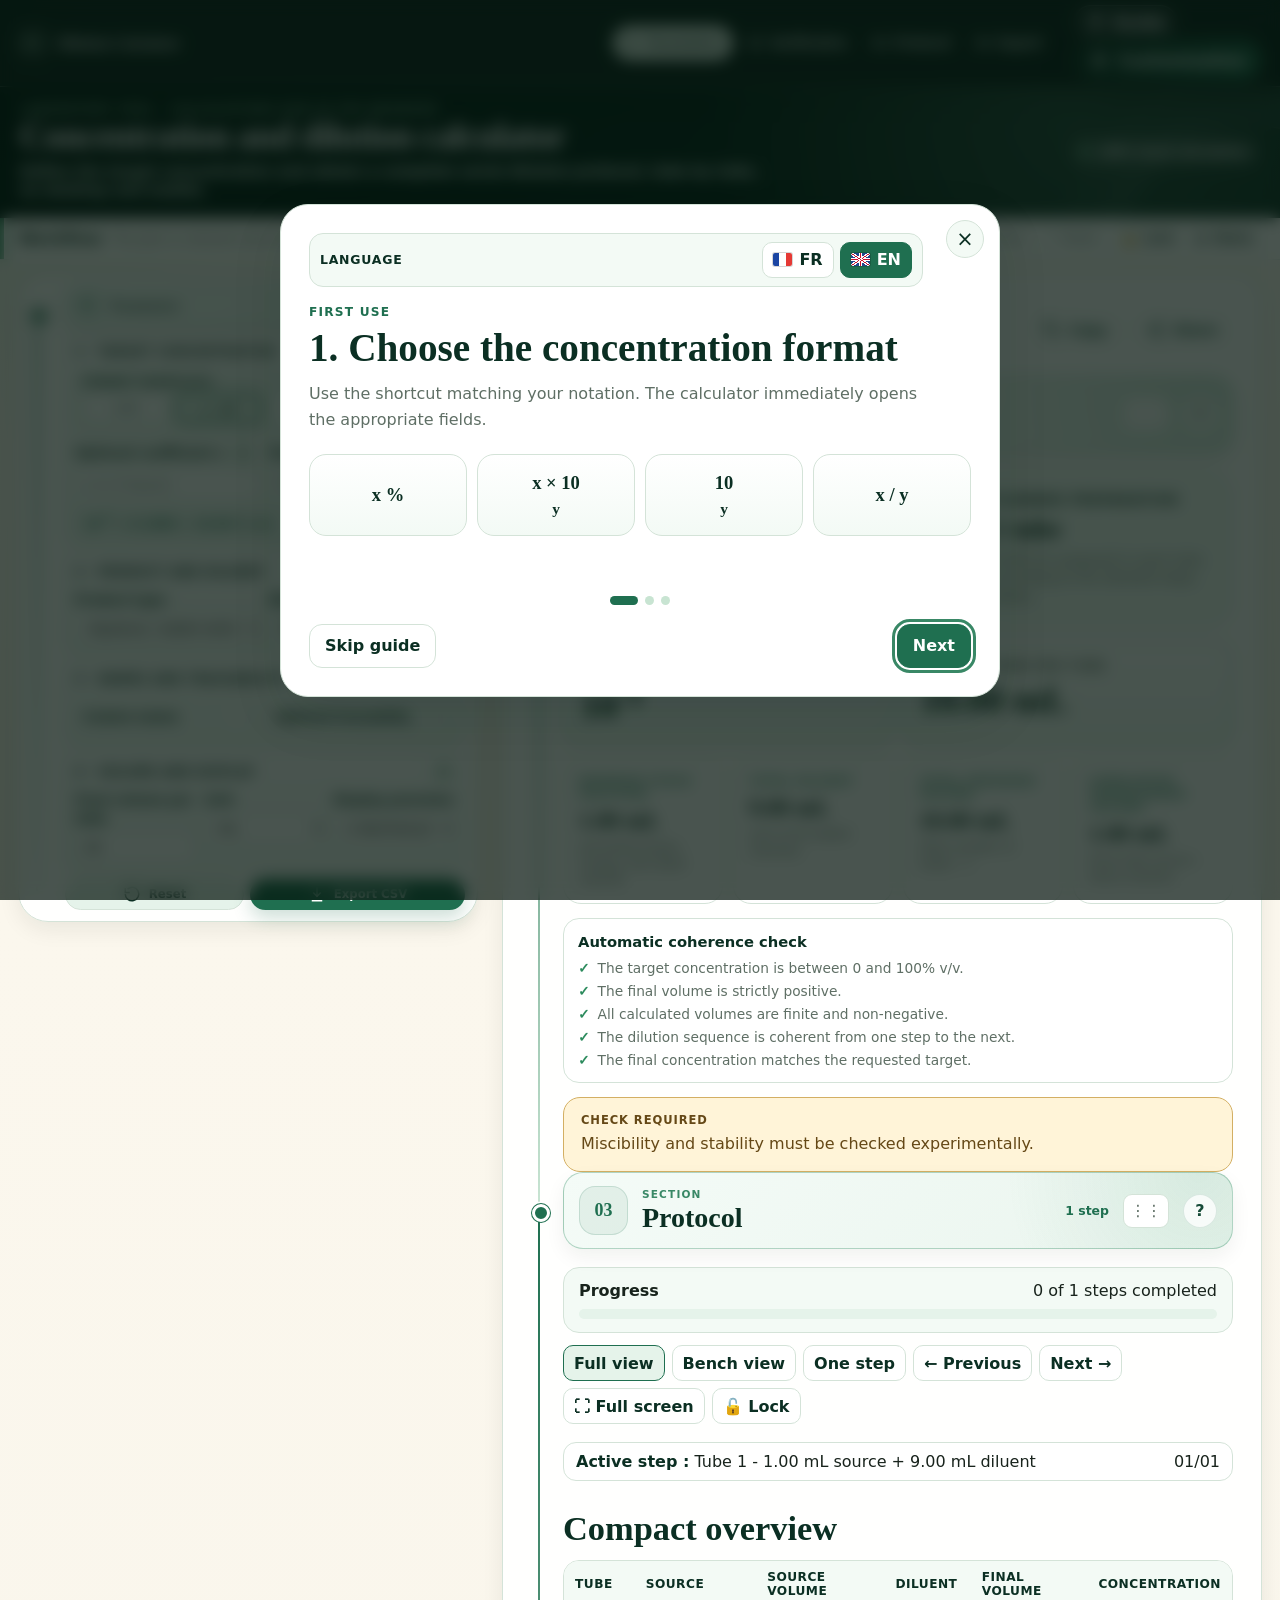
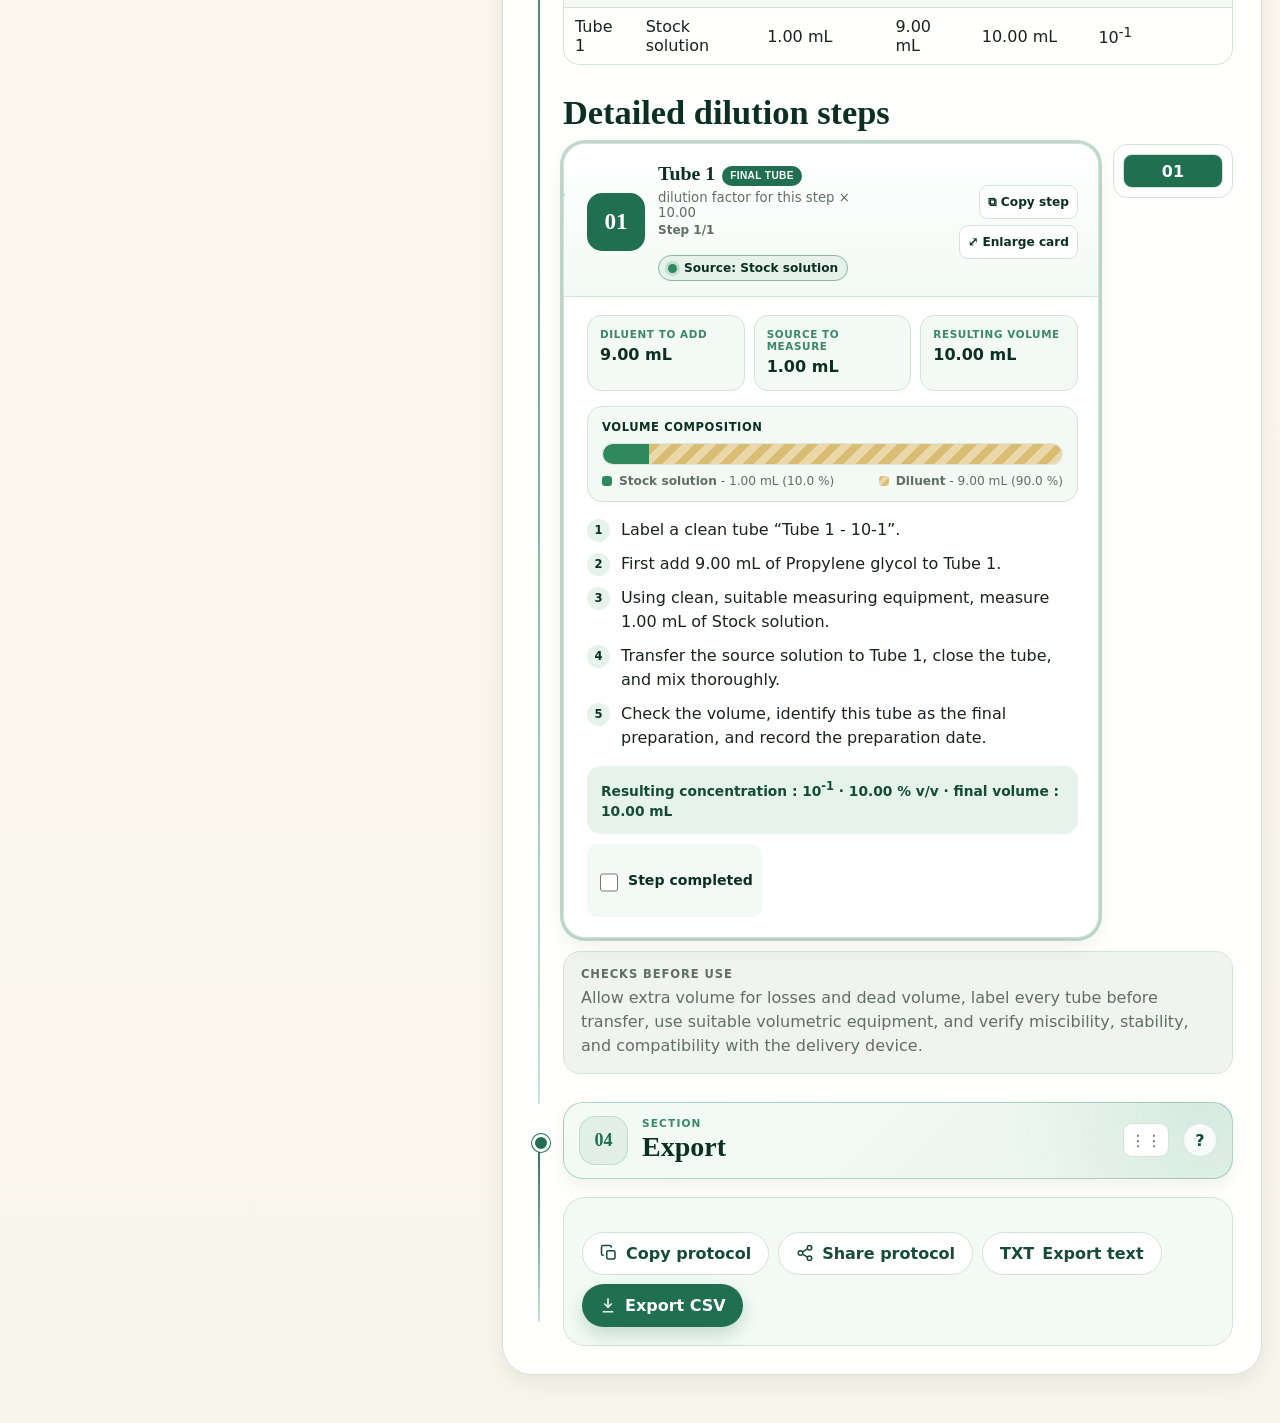
==== index.html @ fc58e426 "Finalize pinned desktop parameters behavior" ====
<!doctype html>
<html lang="fr">
<head>
  <meta charset="utf-8">
  <meta name="viewport" content="width=device-width, initial-scale=1, viewport-fit=cover">
  <meta name="theme-color" content="#061f17">
  <meta name="description" content="Calculateur de concentration et dilution en cascade, avec protocole détaillé tube par tube.">
  <meta name="color-scheme" content="light dark">
  <title>Calculateur de concentration et dilution</title>
  <style>
:root {
  --green-950: #061f17;
  --green-900: #0b2f23;
  --green-800: #164b38;
  --green-700: #1f6f50;
  --green-600: #398866;
  --green-300: #9fd0b2;
  --green-200: #c8e4d2;
  --green-100: #e5f3ea;
  --green-050: #f3faf5;
  --cream: #fbf7ed;
  --cream-strong: #f3ead7;
  --white: #ffffff;
  --ink: #18231c;
  --muted: #5f6f65;
  --line: #d4e3d8;
  --warning: #8a6423;
  --warning-bg: #fff4d8;
  --danger: #9a4242;
  --danger-bg: #fbe8e8;
  --shadow-sm: 0 8px 22px rgba(6, 31, 23, 0.07);
  --shadow-lg: 0 20px 50px rgba(6, 31, 23, 0.12);
  --radius-xl: 30px;
  --radius-lg: 22px;
  --radius-md: 16px;
  --radius-sm: 12px;
}

* { box-sizing: border-box; }
html { scroll-behavior: smooth; }
body {
  margin: 0;
  min-height: 100vh;
  background:
    radial-gradient(circle at 0% 0%, rgba(119, 184, 146, 0.18), transparent 28rem),
    linear-gradient(180deg, #fffdf8 0%, var(--cream) 30%, #f8f5eb 100%);
  color: var(--ink);
  font-family: "Segoe UI", Inter, system-ui, -apple-system, BlinkMacSystemFont, Arial, sans-serif;
  -webkit-font-smoothing: antialiased;
  text-rendering: optimizeLegibility;
}

button, input, select { font: inherit; }
button { -webkit-tap-highlight-color: transparent; }
button:focus-visible, input:focus-visible, select:focus-visible {
  outline: 3px solid rgba(31, 111, 80, 0.25);
  outline-offset: 2px;
}

.hero {
  position: relative;
  overflow: hidden;
  color: var(--white);
  background:
    radial-gradient(circle at 85% 10%, rgba(159, 208, 178, 0.22), transparent 24rem),
    linear-gradient(135deg, var(--green-950), var(--green-900));
  padding: 34px max(20px, env(safe-area-inset-right)) 36px max(20px, env(safe-area-inset-left));
}
.hero::after {
  content: "";
  position: absolute;
  width: 280px;
  height: 280px;
  right: -120px;
  bottom: -190px;
  border: 1px solid rgba(255,255,255,.12);
  border-radius: 50%;
  box-shadow: 0 0 0 28px rgba(255,255,255,.025), 0 0 0 60px rgba(255,255,255,.018);
}
.hero__inner {
  position: relative;
  z-index: 1;
  width: min(100%, 1440px);
  margin: 0 auto;
  display: flex;
  align-items: flex-start;
  justify-content: space-between;
  gap: 30px;
}
.hero__copy { max-width: 900px; }
.eyebrow, .section-kicker {
  margin: 0 0 8px;
  color: var(--green-300);
  font-size: .75rem;
  font-weight: 850;
  letter-spacing: .13em;
  text-transform: uppercase;
}
.hero h1, .panel-title, .protocol-title, .step-card h3, .help-dialog h2 {
  font-family: Georgia, "Times New Roman", serif;
}
.hero h1 {
  margin: 0;
  max-width: 900px;
  font-size: clamp(2rem, 4.2vw, 4rem);
  line-height: 1.02;
  letter-spacing: -.025em;
}
.hero__subtitle {
  margin: 14px 0 0;
  max-width: 820px;
  color: var(--green-100);
  font-size: clamp(.98rem, 1.6vw, 1.14rem);
  font-weight: 550;
  line-height: 1.55;
}
.hero__badge {
  flex: 0 0 auto;
  display: inline-flex;
  align-items: center;
  gap: 9px;
  padding: 10px 14px;
  border: 1px solid rgba(255,255,255,.2);
  border-radius: 999px;
  background: rgba(255,255,255,.08);
  color: var(--white);
  font-size: .84rem;
  font-weight: 800;
  white-space: nowrap;
  backdrop-filter: blur(8px);
}
.hero__badge-dot {
  width: 9px;
  height: 9px;
  border-radius: 50%;
  background: #8ee0ae;
  box-shadow: 0 0 0 4px rgba(142,224,174,.14);
}

.workspace {
  width: min(100%, 1440px);
  margin: 0 auto;
  padding: 24px max(18px, env(safe-area-inset-right)) calc(48px + env(safe-area-inset-bottom)) max(18px, env(safe-area-inset-left));
  display: grid;
  grid-template-columns: minmax(360px, 460px) minmax(0, 1fr);
  gap: 24px;
  align-items: start;
}
.card {
  min-width: 0;
  border: 1px solid var(--line);
  border-radius: var(--radius-xl);
  background: rgba(255,255,255,.96);
  box-shadow: var(--shadow-sm);
}
.config-card {
  position: sticky;
  top: 18px;
  max-height: calc(100vh - 36px);
  overflow: auto;
  scrollbar-width: thin;
  scrollbar-color: var(--green-300) transparent;
}
.config-card::-webkit-scrollbar { width: 8px; }
.config-card::-webkit-scrollbar-thumb { background: var(--green-200); border-radius: 999px; }
.card__inner { padding: 26px; }
.results-card { padding: 28px; }
.panel-heading {
  display: flex;
  align-items: flex-start;
  justify-content: space-between;
  gap: 16px;
  margin-bottom: 20px;
}
.panel-title {
  margin: 0;
  color: var(--green-900);
  font-size: clamp(1.55rem, 2.4vw, 2.2rem);
  line-height: 1.08;
}
.panel-description {
  margin: 9px 0 0;
  color: var(--muted);
  font-size: .96rem;
  line-height: 1.5;
}

.info-button {
  flex: 0 0 auto;
  display: grid;
  place-items: center;
  width: 34px;
  height: 34px;
  padding: 0;
  border: 1px solid var(--line);
  border-radius: 50%;
  background: var(--green-100);
  color: var(--green-900);
  font-weight: 900;
  cursor: pointer;
  transition: transform .15s ease, background .15s ease;
}
.info-button:hover { background: var(--green-200); transform: translateY(-1px); }
.info-button--small { width: 25px; height: 25px; font-size: .76rem; }

.form-section {
  padding: 18px;
  border: 1px solid var(--line);
  border-radius: var(--radius-lg);
  background: linear-gradient(180deg, var(--white), var(--green-050));
}
.form-section + .form-section { margin-top: 14px; }
.form-section__head {
  display: flex;
  align-items: center;
  justify-content: space-between;
  gap: 10px;
  margin-bottom: 14px;
}
.form-section__title {
  margin: 0;
  color: var(--green-900);
  font-size: .84rem;
  font-weight: 900;
  letter-spacing: .09em;
  text-transform: uppercase;
}

.mode-grid {
  display: grid;
  grid-template-columns: repeat(2, minmax(0, 1fr));
  gap: 9px;
}
.mode-card {
  min-height: 84px;
  border: 1px solid var(--line);
  border-radius: 15px;
  background: var(--white);
  color: var(--ink);
  padding: 13px;
  text-align: left;
  cursor: pointer;
  transition: border-color .16s ease, background .16s ease, transform .16s ease, box-shadow .16s ease;
}
.mode-card:hover { transform: translateY(-1px); border-color: var(--green-300); }
.mode-card[aria-pressed="true"] {
  border-color: var(--green-700);
  background: var(--green-100);
  box-shadow: inset 0 0 0 1px var(--green-700);
}
.mode-card__formula {
  display: block;
  color: var(--green-900);
  font-family: Georgia, "Times New Roman", serif;
  font-size: 1.08rem;
  font-weight: 750;
}
.mode-card__label {
  display: block;
  margin-top: 5px;
  color: var(--muted);
  font-size: .76rem;
  line-height: 1.25;
}

.mode-panel {
  margin-top: 13px;
  padding-top: 13px;
  border-top: 1px solid var(--line);
}
.mode-panel[hidden] { display: none !important; }
.field-grid { display: grid; grid-template-columns: repeat(2, minmax(0,1fr)); gap: 13px; }
.field-grid--one { grid-template-columns: 1fr; }
.field { min-width: 0; }
.label-row {
  display: flex;
  align-items: center;
  gap: 7px;
  min-height: 26px;
}
label {
  color: var(--green-900);
  font-size: .88rem;
  font-weight: 800;
  line-height: 1.3;
}
input, select {
  width: 100%;
  min-height: 49px;
  margin-top: 7px;
  border: 1px solid #c9d9ce;
  border-radius: 14px;
  outline: none;
  background: var(--white);
  color: var(--ink);
  padding: 11px 13px;
  font-size: 1rem;
  transition: border-color .16s ease, box-shadow .16s ease, background .16s ease;
}
input:hover, select:hover { border-color: var(--green-300); }
input:focus, select:focus {
  border-color: var(--green-700);
  box-shadow: 0 0 0 4px rgba(31,111,80,.11);
}
input::placeholder { color: #8a978e; }
.field-note {
  margin: 7px 0 0;
  color: var(--muted);
  font-size: .79rem;
  line-height: 1.4;
}

.config-actions {
  position: sticky;
  bottom: -1px;
  z-index: 3;
  display: grid;
  grid-template-columns: 1fr 1.2fr;
  gap: 10px;
  margin: 18px -26px -26px;
  padding: 15px 26px 23px;
  border-top: 1px solid var(--line);
  background: linear-gradient(180deg, rgba(255,255,255,.92), var(--white) 26%);
  backdrop-filter: blur(10px);
}
.button {
  min-height: 48px;
  border: 0;
  border-radius: 999px;
  padding: 11px 17px;
  display: inline-flex;
  align-items: center;
  justify-content: center;
  gap: 8px;
  font-weight: 850;
  cursor: pointer;
  transition: transform .14s ease, filter .14s ease, box-shadow .14s ease;
}
.button:hover { filter: brightness(.99); transform: translateY(-1px); }
.button:active { transform: scale(.985); }
.button--primary { background: var(--green-700); color: var(--white); box-shadow: 0 8px 18px rgba(31,111,80,.22); }
.button--secondary { background: var(--green-100); color: var(--green-900); border: 1px solid var(--line); }
.button--ghost { background: var(--white); color: var(--green-800); border: 1px solid var(--line); }
.button svg { width: 18px; height: 18px; }

.results-toolbar {
  display: flex;
  align-items: center;
  justify-content: space-between;
  gap: 16px;
  margin-bottom: 18px;
}
.results-actions { display: flex; gap: 9px; flex-wrap: wrap; }
.results-actions .button { min-height: 42px; padding: 8px 14px; font-size: .87rem; }

.refresh-status {
  display: none;
  min-height: 130px;
  align-items: center;
  justify-content: center;
  gap: 11px;
  border: 1px dashed var(--line);
  border-radius: var(--radius-lg);
  background: var(--green-050);
  color: var(--green-700);
  font-weight: 800;
}
.refresh-status.is-visible { display: flex; animation: fadeIn .18s ease both; }
.spinner {
  width: 24px;
  height: 24px;
  border: 3px solid var(--green-200);
  border-top-color: var(--green-700);
  border-radius: 50%;
  animation: spin .72s linear infinite;
}
.results-content { transition: opacity .18s ease, transform .18s ease; }
.results-content.is-refreshing { opacity: 0; transform: translateY(8px); pointer-events: none; }
.results-content.is-ready { animation: resultEnter .28s ease both; }

.summary-banner {
  display: grid;
  grid-template-columns: minmax(0,1.2fr) minmax(220px,.8fr);
  gap: 14px;
  margin-bottom: 14px;
}
.summary-main {
  padding: 22px;
  border-radius: var(--radius-lg);
  background: linear-gradient(135deg, var(--green-900), var(--green-800));
  color: var(--white);
  box-shadow: var(--shadow-sm);
}
.summary-main__label { margin: 0; color: var(--green-300); font-size: .72rem; font-weight: 900; letter-spacing: .1em; text-transform: uppercase; }
.summary-main__value { margin: 7px 0 0; font-family: Georgia, "Times New Roman", serif; font-size: clamp(1.85rem, 4vw, 3.3rem); line-height: 1; overflow-wrap: anywhere; }
.summary-main__detail { margin: 9px 0 0; color: var(--green-100); font-size: .95rem; }
.summary-side {
  padding: 20px;
  border: 1px solid var(--line);
  border-radius: var(--radius-lg);
  background: var(--green-050);
}
.summary-side__title { margin: 0; color: var(--green-900); font-size: .78rem; font-weight: 900; letter-spacing: .08em; text-transform: uppercase; }
.summary-side__value { margin: 7px 0 0; color: var(--green-900); font-family: Georgia, "Times New Roman", serif; font-size: 1.65rem; font-weight: 750; }
.summary-side__detail { margin: 6px 0 0; color: var(--muted); font-size: .82rem; line-height: 1.4; }

.metric-grid {
  display: grid;
  grid-template-columns: repeat(4, minmax(0,1fr));
  gap: 10px;
}
.metric-card {
  min-width: 0;
  padding: 15px;
  border: 1px solid var(--line);
  border-radius: 18px;
  background: var(--white);
}
.metric-label { margin: 0; color: var(--green-600); font-size: .68rem; font-weight: 900; letter-spacing: .07em; text-transform: uppercase; }
.metric-value { margin: 6px 0 0; color: var(--green-900); font-family: Georgia, "Times New Roman", serif; font-size: clamp(1.05rem, 2vw, 1.45rem); font-weight: 750; overflow-wrap: anywhere; }
.metric-detail { margin: 5px 0 0; color: var(--muted); font-size: .76rem; line-height: 1.35; }

.compatibility, .notice-card, .error-card {
  margin-top: 12px;
  padding: 15px 17px;
  border-radius: 17px;
}
.compatibility strong, .notice-card strong, .error-card strong { display: block; margin-bottom: 5px; font-size: .72rem; letter-spacing: .08em; text-transform: uppercase; }
.compatibility p, .notice-card p, .error-card p { margin: 0; line-height: 1.5; }
.compatibility--good { border: 1px solid var(--green-700); background: var(--green-100); color: var(--green-900); }
.compatibility--warning { border: 1px solid #d3af63; background: var(--warning-bg); color: #654816; }
.compatibility--danger, .error-card { border: 1px solid #d69a9a; background: var(--danger-bg); color: var(--danger); }
.notice-card { border: 1px solid var(--line); background: #f0f4f1; color: var(--muted); }

.protocol-heading {
  display: flex;
  align-items: end;
  justify-content: space-between;
  gap: 20px;
  margin: 28px 0 12px;
}
.protocol-title { margin: 0; color: var(--green-900); font-size: clamp(1.5rem, 2.7vw, 2.15rem); }
.protocol-count { color: var(--muted); font-size: .88rem; font-weight: 750; }

.step-list { display: grid; gap: 13px; }
.step-card {
  position: relative;
  overflow: hidden;
  border: 1px solid var(--line);
  border-radius: var(--radius-lg);
  background: var(--white);
  box-shadow: 0 7px 18px rgba(6,31,23,.045);
}
.step-card::before {
  content: "";
  position: absolute;
  inset: 0 auto 0 0;
  width: 5px;
  background: var(--green-700);
}
.step-card__head {
  display: flex;
  align-items: center;
  gap: 13px;
  padding: 18px 20px 15px 23px;
  border-bottom: 1px solid var(--line);
  background: linear-gradient(180deg, var(--white), var(--green-050));
}
.step-number {
  flex: 0 0 auto;
  display: grid;
  place-items: center;
  width: 46px;
  height: 46px;
  border-radius: 15px;
  background: var(--green-700);
  color: var(--white);
  font-family: Georgia, "Times New Roman", serif;
  font-size: 1.08rem;
  font-weight: 800;
}
.step-card h3 { margin: 0; color: var(--green-900); font-size: 1.24rem; line-height: 1.2; }
.step-source { margin: 4px 0 0; color: var(--muted); font-size: .83rem; }
.final-badge {
  display: inline-flex;
  align-items: center;
  margin-left: 7px;
  padding: 4px 8px;
  border-radius: 999px;
  background: var(--green-700);
  color: var(--white);
  font-family: "Segoe UI", sans-serif;
  font-size: .63rem;
  letter-spacing: .04em;
  vertical-align: middle;
}
.step-card__body { padding: 18px 20px 20px 23px; }
.volume-grid { display: grid; grid-template-columns: repeat(3, minmax(0,1fr)); gap: 9px; margin-bottom: 15px; }
.volume-chip {
  padding: 12px;
  border: 1px solid var(--line);
  border-radius: 14px;
  background: var(--green-050);
}
.volume-chip__label { margin: 0; color: var(--green-600); font-size: .65rem; font-weight: 900; letter-spacing: .06em; text-transform: uppercase; }
.volume-chip__value { margin: 5px 0 0; color: var(--green-900); font-weight: 850; line-height: 1.3; overflow-wrap: anywhere; }
.protocol-list { margin: 0; padding: 0; list-style: none; counter-reset: protocol; }
.protocol-list li { position: relative; margin-top: 10px; padding-left: 34px; line-height: 1.5; }
.protocol-list li:first-child { margin-top: 0; }
.protocol-list li::before {
  counter-increment: protocol;
  content: counter(protocol);
  position: absolute;
  left: 0;
  top: 1px;
  display: grid;
  place-items: center;
  width: 23px;
  height: 23px;
  border-radius: 50%;
  background: var(--green-100);
  color: var(--green-900);
  font-size: .72rem;
  font-weight: 900;
}
.step-result {
  margin-top: 16px;
  padding: 12px 14px;
  border-radius: 14px;
  background: var(--green-100);
  color: var(--green-800);
  font-size: .86rem;
  font-weight: 850;
  line-height: 1.45;
}

.mobile-action-bar { display: none; }
.toast {
  position: fixed;
  z-index: 90;
  left: 50%;
  bottom: 24px;
  transform: translate(-50%, 18px);
  max-width: min(90vw, 460px);
  padding: 11px 16px;
  border-radius: 999px;
  background: var(--green-950);
  color: var(--white);
  font-weight: 750;
  text-align: center;
  opacity: 0;
  pointer-events: none;
  transition: opacity .2s ease, transform .2s ease;
  box-shadow: var(--shadow-lg);
}
.toast.is-visible { opacity: 1; transform: translate(-50%, 0); }

.help-overlay {
  position: fixed;
  z-index: 100;
  inset: 0;
  display: grid;
  place-items: center;
  padding: 20px;
  background: rgba(6,31,23,.62);
  backdrop-filter: blur(5px);
  animation: fadeIn .16s ease both;
}
.help-overlay[hidden] { display: none; }
.help-dialog {
  position: relative;
  width: min(100%, 480px);
  max-height: 85vh;
  overflow: auto;
  border-radius: 26px;
  background: var(--white);
  padding: 26px;
  box-shadow: var(--shadow-lg);
  animation: dialogEnter .18s ease both;
}
.help-dialog h2 { margin: 0; color: var(--green-900); font-size: 1.75rem; }
.help-dialog p { margin: 13px 0 20px; color: var(--ink); line-height: 1.58; }
.help-dialog .button { width: 100%; }
.help-close {
  position: absolute;
  top: 12px;
  right: 12px;
  width: 36px;
  height: 36px;
  border: 0;
  border-radius: 50%;
  background: var(--green-100);
  color: var(--green-900);
  font-size: 1.4rem;
  cursor: pointer;
}

@keyframes spin { to { transform: rotate(360deg); } }
@keyframes fadeIn { from { opacity: 0; } to { opacity: 1; } }
@keyframes resultEnter { from { opacity: 0; transform: translateY(8px); } to { opacity: 1; transform: translateY(0); } }
@keyframes dialogEnter { from { opacity: 0; transform: translateY(14px) scale(.98); } to { opacity: 1; transform: translateY(0) scale(1); } }

@media (max-width: 1180px) {
  .workspace { grid-template-columns: minmax(330px, 400px) minmax(0,1fr); gap: 18px; }
  .metric-grid { grid-template-columns: repeat(2, minmax(0,1fr)); }
}

@media (max-width: 860px) {
  body { padding-bottom: calc(78px + env(safe-area-inset-bottom)); }
  .hero { padding-top: 27px; padding-bottom: 27px; }
  .hero__inner { flex-direction: column; gap: 18px; }
  .hero__badge { align-self: flex-start; }
  .workspace { grid-template-columns: 1fr; padding-top: 16px; padding-left: 13px; padding-right: 13px; }
  .config-card { position: static; max-height: none; overflow: visible; }
  .results-card { padding: 19px; }
  .card__inner { padding: 19px; }
  .config-actions { position: static; margin: 18px -19px -19px; padding: 14px 19px 19px; }
  .summary-banner { grid-template-columns: 1fr; }
  .results-actions { display: none; }
  .mobile-action-bar {
    position: fixed;
    z-index: 60;
    left: 0;
    right: 0;
    bottom: 0;
    display: grid;
    grid-template-columns: repeat(3, 1fr);
    gap: 7px;
    padding: 9px max(10px, env(safe-area-inset-right)) calc(9px + env(safe-area-inset-bottom)) max(10px, env(safe-area-inset-left));
    border-top: 1px solid var(--line);
    background: rgba(255,255,255,.95);
    backdrop-filter: blur(14px);
    box-shadow: 0 -10px 28px rgba(6,31,23,.09);
  }
  .mobile-action-bar .button { min-height: 46px; padding: 8px 6px; font-size: .76rem; flex-direction: column; gap: 2px; border-radius: 14px; }
  .mobile-action-bar .button svg { width: 17px; height: 17px; }
  .toast { bottom: calc(84px + env(safe-area-inset-bottom)); }
}

@media (max-width: 560px) {
  .hero h1 { font-size: clamp(1.9rem, 9vw, 2.65rem); }
  .hero__subtitle { font-size: .94rem; }
  .mode-grid { grid-template-columns: 1fr 1fr; }
  .mode-card { min-height: 80px; padding: 11px; }
  .field-grid { grid-template-columns: 1fr; }
  .form-section { padding: 15px; }
  .config-actions { grid-template-columns: 1fr; }
  .panel-heading { margin-bottom: 16px; }
  .results-toolbar { align-items: flex-start; }
  .metric-grid { grid-template-columns: repeat(2, minmax(0,1fr)); }
  .metric-card { padding: 12px; }
  .summary-main, .summary-side { padding: 17px; }
  .protocol-heading { align-items: flex-start; flex-direction: column; gap: 4px; margin-top: 23px; }
  .step-card__head { padding: 15px 15px 13px 18px; align-items: flex-start; }
  .step-card__body { padding: 15px 15px 17px 18px; }
  .step-number { width: 41px; height: 41px; border-radius: 13px; }
  .volume-grid { grid-template-columns: 1fr 1fr; }
  .volume-chip:last-child { grid-column: 1 / -1; }
  .protocol-list li { padding-left: 31px; font-size: .93rem; }
  .step-result { font-size: .82rem; }
}

@media (max-width: 360px) {
  .mode-grid, .metric-grid { grid-template-columns: 1fr; }
  .volume-grid { grid-template-columns: 1fr; }
  .volume-chip:last-child { grid-column: auto; }
}

@media (prefers-reduced-motion: reduce) {
  *, *::before, *::after { animation-duration: 1ms !important; transition-duration: 1ms !important; scroll-behavior: auto !important; }
}


.skip-link {
  position: fixed;
  z-index: 200;
  left: 14px;
  top: 10px;
  padding: 10px 14px;
  border-radius: 12px;
  background: #fff;
  color: #000;
  font-weight: 850;
  transform: translateY(-160%);
  transition: transform .15s ease;
}
.skip-link:focus { transform: translateY(0); }


/* --------------------------------------------------------------------------
   Portfolio-inspired personalization panel and adaptable display modes
   -------------------------------------------------------------------------- */
.top-controls {
  position: fixed;
  z-index: 130;
  top: max(16px, env(safe-area-inset-top));
  right: max(18px, env(safe-area-inset-right));
}
.customization-trigger-group {
  padding: 5px;
  border: 1px solid rgba(220, 238, 227, 0.27);
  border-radius: 999px;
  background: linear-gradient(135deg, rgba(11,47,35,.91), rgba(31,111,80,.84));
  box-shadow: 0 16px 38px rgba(6,31,23,.23), inset 0 1px 0 rgba(255,255,255,.10);
  backdrop-filter: blur(14px);
}
.customization-trigger {
  min-height: 42px;
  display: inline-flex;
  align-items: center;
  gap: 9px;
  padding: 8px 14px;
  border: 0;
  border-radius: 999px;
  background: transparent;
  color: #fff;
  font-weight: 850;
  cursor: pointer;
}
.customization-trigger:hover { background: rgba(255,255,255,.10); }
.customization-trigger .gear {
  display: grid;
  place-items: center;
  width: 25px;
  height: 25px;
  border-radius: 50%;
  background: rgba(255,255,255,.14);
}
.customization-backdrop {
  position: fixed;
  z-index: 128;
  inset: 0;
  background: rgba(6,31,23,.34);
  backdrop-filter: blur(2px);
}
.customization-backdrop[hidden] { display: none; }
.customization-panel {
  position: fixed;
  z-index: 131;
  top: max(72px, calc(env(safe-area-inset-top) + 62px));
  right: max(18px, env(safe-area-inset-right));
  width: min(340px, calc(100vw - 36px));
  max-height: min(650px, calc(100vh - 96px));
  overflow: auto;
  padding: 15px;
  border: 1px solid rgba(31,111,80,.20);
  border-radius: 24px;
  background:
    radial-gradient(circle at top right, rgba(119,184,146,.18), transparent 42%),
    rgba(255,255,255,.98);
  color: var(--ink);
  box-shadow: 0 24px 64px rgba(6,31,23,.24);
  backdrop-filter: blur(18px);
}
.customization-panel[hidden] { display: none; }
.customization-header {
  display: flex;
  align-items: center;
  justify-content: space-between;
  gap: 12px;
  padding: 2px 2px 10px;
}
.customization-header h2 {
  display: flex;
  align-items: center;
  gap: 9px;
  margin: 0;
  color: var(--green-900);
  font-family: Georgia, "Times New Roman", serif;
  font-size: 1.35rem;
}
.customization-icon {
  display: grid;
  place-items: center;
  width: 33px;
  height: 33px;
  border-radius: 11px;
  background: var(--green-100);
  font-family: "Segoe UI", sans-serif;
}
.customization-close {
  width: 35px;
  height: 35px;
  border: 0;
  border-radius: 50%;
  background: var(--green-100);
  color: var(--green-900);
  font-size: 1.4rem;
  line-height: 1;
  cursor: pointer;
}
.customization-block {
  padding: 12px;
  border: 1px solid var(--line);
  border-radius: 18px;
  background: var(--green-050);
}
.customization-block + .customization-block { margin-top: 9px; }
.customization-block h3 {
  display: flex;
  align-items: center;
  gap: 7px;
  margin: 0 0 9px;
  color: var(--green-900);
  font-size: .84rem;
  letter-spacing: .06em;
  text-transform: uppercase;
}
.panel-button-row {
  display: grid;
  grid-template-columns: repeat(2, minmax(0,1fr));
  gap: 8px;
}
.panel-choice {
  min-height: 40px;
  display: inline-flex;
  align-items: center;
  justify-content: center;
  gap: 7px;
  padding: 8px 10px;
  border: 1px solid var(--line);
  border-radius: 13px;
  background: var(--white);
  color: var(--green-900);
  font-weight: 850;
  cursor: pointer;
}
.panel-choice.active,
.panel-choice[aria-pressed="true"] {
  border-color: var(--green-700);
  background: var(--green-700);
  color: #fff;
}
.flag-icon {
  width: 19px;
  height: 13px;
  display: inline-block;
  border-radius: 2px;
  box-shadow: 0 0 0 1px rgba(0,0,0,.16);
}
.flag-fr { background: linear-gradient(90deg, #1b45a3 0 33.33%, #fff 33.33% 66.66%, #e53935 66.66%); }
.flag-gb {
  background:
    linear-gradient(33deg, transparent 43%, #fff 43% 48%, #c8102e 48% 52%, #fff 52% 57%, transparent 57%),
    linear-gradient(-33deg, transparent 43%, #fff 43% 48%, #c8102e 48% 52%, #fff 52% 57%, transparent 57%),
    linear-gradient(90deg, transparent 40%, #fff 40% 45%, #c8102e 45% 55%, #fff 55% 60%, transparent 60%),
    linear-gradient(transparent 37%, #fff 37% 43%, #c8102e 43% 57%, #fff 57% 63%, transparent 63%),
    #21468b;
}
.accessibility-options { display: grid; gap: 7px; }
.accessibility-option {
  display: grid;
  grid-template-columns: auto 1fr;
  gap: 10px;
  align-items: start;
  padding: 10px;
  border: 1px solid var(--line);
  border-radius: 14px;
  background: var(--white);
  cursor: pointer;
}
.accessibility-option input {
  width: 20px;
  height: 20px;
  margin: 1px 0 0;
  accent-color: var(--green-700);
}
.accessibility-option strong {
  display: block;
  color: var(--green-900);
  font-size: .87rem;
  line-height: 1.25;
}
.accessibility-option small {
  display: block;
  margin-top: 3px;
  color: var(--muted);
  font-size: .73rem;
  line-height: 1.35;
}
.accessibility-reset-row {
  display: grid;
  grid-template-columns: 1fr 1fr;
  gap: 7px;
  margin-top: 9px;
}
.accessibility-reset-row button {
  min-height: 36px;
  padding: 7px 9px;
  border: 1px solid var(--line);
  border-radius: 12px;
  background: var(--green-100);
  color: var(--green-900);
  font-size: .76rem;
  font-weight: 850;
  cursor: pointer;
}

/* Dark appearance */
body.dark-mode {
  --cream: #07130f;
  --cream-strong: #0b1f17;
  --white: #10241b;
  --ink: #edf7f0;
  --muted: #b7cbbd;
  --line: #315442;
  --green-950: #020906;
  --green-900: #e3f2e8;
  --green-800: #c4e4cf;
  --green-700: #77b892;
  --green-600: #8fcaA6;
  --green-300: #77b892;
  --green-200: #315a44;
  --green-100: #193b2a;
  --green-050: #0d2118;
  --warning: #e7c66f;
  --warning-bg: #302714;
  --danger: #ffabab;
  --danger-bg: #321919;
  color-scheme: dark;
  background:
    radial-gradient(circle at 0% 0%, rgba(119,184,146,.12), transparent 28rem),
    linear-gradient(180deg, #06110c, #0a1d15 44%, #06110c);
}
body.dark-mode .card,
body.dark-mode .form-section,
body.dark-mode .metric-card,
body.dark-mode .step-card,
body.dark-mode .help-dialog {
  background-color: var(--white);
}
body.dark-mode input,
body.dark-mode select {
  background: #091a12;
  color: var(--ink);
  border-color: var(--line);
}
body.dark-mode .mobile-action-bar {
  background: rgba(7,19,15,.96);
}
body.dark-mode .customization-panel {
  background:
    radial-gradient(circle at top right, rgba(119,184,146,.13), transparent 42%),
    rgba(7,19,15,.98);
  border-color: rgba(220,238,227,.20);
}

/* Accessibility: larger type */
body.a11y-large-text { font-size: 112.5%; }
body.a11y-large-text p,
body.a11y-large-text li { line-height: 1.78; }
body.a11y-large-text input,
body.a11y-large-text select,
body.a11y-large-text .button { min-height: 52px; }

/* Accessibility: dyslexia-friendly reading */
body.a11y-dyslexia {
  letter-spacing: .035em;
  word-spacing: .11em;
}
body.a11y-dyslexia,
body.a11y-dyslexia h1,
body.a11y-dyslexia h2,
body.a11y-dyslexia h3,
body.a11y-dyslexia .panel-title,
body.a11y-dyslexia .protocol-title,
body.a11y-dyslexia .step-card h3,
body.a11y-dyslexia .help-dialog h2 {
  font-family: Arial, Verdana, Tahoma, sans-serif;
}
body.a11y-dyslexia p,
body.a11y-dyslexia li { line-height: 1.9; }
body.a11y-dyslexia .mode-card:hover,
body.a11y-dyslexia .step-card:hover,
body.a11y-dyslexia .info-button:hover { transform: none; }

/* Accessibility: strong contrast, including dark-mode compatibility */
body.a11y-high-contrast:not(.dark-mode) {
  --cream: #fff;
  --cream-strong: #fff;
  --white: #fff;
  --ink: #000;
  --muted: #111;
  --line: #000;
  --green-950: #000;
  --green-900: #000;
  --green-800: #000;
  --green-700: #004d33;
  --green-600: #004d33;
  --green-300: #fff;
  --green-200: #fff;
  --green-100: #fff;
  --green-050: #fff;
  background: #fff;
  color: #000;
}
body.a11y-high-contrast.dark-mode {
  --cream: #000;
  --cream-strong: #000;
  --white: #000;
  --ink: #fff;
  --muted: #fff;
  --line: #fff;
  --green-950: #000;
  --green-900: #fff;
  --green-800: #fff;
  --green-700: #ffd84d;
  --green-600: #ffd84d;
  --green-300: #fff;
  --green-200: #222;
  --green-100: #111;
  --green-050: #000;
  --warning: #ffd84d;
  --warning-bg: #000;
  --danger: #ff9c9c;
  --danger-bg: #000;
  background: #000;
  color: #fff;
}
body.a11y-high-contrast .card,
body.a11y-high-contrast .form-section,
body.a11y-high-contrast .metric-card,
body.a11y-high-contrast .step-card,
body.a11y-high-contrast .customization-panel,
body.a11y-high-contrast .customization-block,
body.a11y-high-contrast .accessibility-option,
body.a11y-high-contrast .help-dialog,
body.a11y-high-contrast input,
body.a11y-high-contrast select,
body.a11y-high-contrast .mobile-action-bar {
  border: 2px solid var(--line) !important;
  box-shadow: none !important;
  background: var(--white) !important;
  color: var(--ink) !important;
}
body.a11y-high-contrast .hero {
  background: #000 !important;
  color: #fff !important;
}
body.a11y-high-contrast:not(.dark-mode) .panel-title,
body.a11y-high-contrast:not(.dark-mode) .protocol-title,
body.a11y-high-contrast:not(.dark-mode) .step-card h3,
body.a11y-high-contrast:not(.dark-mode) label,
body.a11y-high-contrast:not(.dark-mode) .field-note,
body.a11y-high-contrast:not(.dark-mode) .metric-value,
body.a11y-high-contrast:not(.dark-mode) .metric-label,
body.a11y-high-contrast:not(.dark-mode) .metric-detail,
body.a11y-high-contrast:not(.dark-mode) .panel-description,
body.a11y-high-contrast:not(.dark-mode) .step-source {
  color: #000 !important;
}
body.a11y-high-contrast.dark-mode .panel-title,
body.a11y-high-contrast.dark-mode .protocol-title,
body.a11y-high-contrast.dark-mode .step-card h3,
body.a11y-high-contrast.dark-mode label,
body.a11y-high-contrast.dark-mode .field-note,
body.a11y-high-contrast.dark-mode .metric-value,
body.a11y-high-contrast.dark-mode .metric-label,
body.a11y-high-contrast.dark-mode .metric-detail,
body.a11y-high-contrast.dark-mode .panel-description,
body.a11y-high-contrast.dark-mode .step-source {
  color: #fff !important;
}
body.a11y-high-contrast .button--primary,
body.a11y-high-contrast .mode-card[aria-pressed="true"],
body.a11y-high-contrast .panel-choice.active {
  background: var(--green-700) !important;
  color: #000 !important;
  border: 2px solid var(--line) !important;
}
body.a11y-high-contrast:not(.dark-mode) .button--primary,
body.a11y-high-contrast:not(.dark-mode) .mode-card[aria-pressed="true"],
body.a11y-high-contrast:not(.dark-mode) .panel-choice.active {
  background: #000 !important;
  color: #fff !important;
}
body.a11y-high-contrast :focus-visible {
  outline: 4px solid #ffd84d !important;
  outline-offset: 4px !important;
}

/* Accessibility: reduced motion */
body.a11y-reduce-motion *,
body.a11y-reduce-motion *::before,
body.a11y-reduce-motion *::after {
  animation-duration: 1ms !important;
  animation-iteration-count: 1 !important;
  transition-duration: 1ms !important;
  scroll-behavior: auto !important;
}

/* More comfortable desktop and mobile behavior */
.results-card { min-height: calc(100vh - 48px); }
.step-card { scroll-margin-top: 18px; }
.mobile-action-bar { grid-template-columns: repeat(4, minmax(0,1fr)); }
@media (min-width: 1500px) {
  .workspace { grid-template-columns: minmax(390px, 500px) minmax(0, 1fr); }
  .results-card { padding: 34px; }
  .card__inner { padding: 30px; }
}
@media (max-width: 860px) {
  .top-controls {
    top: max(10px, env(safe-area-inset-top));
    right: max(10px, env(safe-area-inset-right));
  }
  .customization-trigger {
    min-height: 39px;
    padding: 7px 10px;
  }
  .customization-trigger .trigger-label { display: none; }
  .customization-panel {
    top: auto;
    right: 10px;
    left: 10px;
    bottom: calc(84px + env(safe-area-inset-bottom));
    width: auto;
    max-height: min(72vh, 650px);
    border-radius: 24px;
  }
  .hero { padding-right: 72px; }
  .results-card { min-height: auto; }
}
@media (max-width: 430px) {
  .mobile-action-bar {
    gap: 5px;
    padding-left: 6px;
    padding-right: 6px;
  }
  .mobile-action-bar .button {
    min-width: 0;
    padding-left: 3px;
    padding-right: 3px;
    font-size: .69rem;
  }
  .customization-panel { left: 6px; right: 6px; }
}

/* Final high-contrast coverage for result subcomponents */
body.a11y-high-contrast .summary-main,
body.a11y-high-contrast .summary-side,
body.a11y-high-contrast .volume-chip,
body.a11y-high-contrast .step-result,
body.a11y-high-contrast .notice-card,
body.a11y-high-contrast .compatibility {
  border: 2px solid var(--line) !important;
  box-shadow: none !important;
}
body.a11y-high-contrast:not(.dark-mode) .summary-main,
body.a11y-high-contrast:not(.dark-mode) .summary-side,
body.a11y-high-contrast:not(.dark-mode) .volume-chip,
body.a11y-high-contrast:not(.dark-mode) .step-result,
body.a11y-high-contrast:not(.dark-mode) .notice-card,
body.a11y-high-contrast:not(.dark-mode) .compatibility {
  background: #fff !important;
  color: #000 !important;
}
body.a11y-high-contrast.dark-mode .summary-main,
body.a11y-high-contrast.dark-mode .summary-side,
body.a11y-high-contrast.dark-mode .volume-chip,
body.a11y-high-contrast.dark-mode .step-result,
body.a11y-high-contrast.dark-mode .notice-card,
body.a11y-high-contrast.dark-mode .compatibility {
  background: #000 !important;
  color: #fff !important;
}
body.a11y-high-contrast.dark-mode .summary-main *,
body.a11y-high-contrast.dark-mode .summary-side *,
body.a11y-high-contrast.dark-mode .volume-chip *,
body.a11y-high-contrast.dark-mode .step-result *,
body.a11y-high-contrast.dark-mode .notice-card *,
body.a11y-high-contrast.dark-mode .compatibility * {
  color: #fff !important;
}
body.a11y-high-contrast:not(.dark-mode) .summary-main *,
body.a11y-high-contrast:not(.dark-mode) .summary-side *,
body.a11y-high-contrast:not(.dark-mode) .volume-chip *,
body.a11y-high-contrast:not(.dark-mode) .step-result *,
body.a11y-high-contrast:not(.dark-mode) .notice-card *,
body.a11y-high-contrast:not(.dark-mode) .compatibility * {
  color: #000 !important;
}
body.a11y-high-contrast.dark-mode .compatibility--warning strong,
body.a11y-high-contrast.dark-mode .compatibility--danger strong,
body.a11y-high-contrast.dark-mode .final-badge {
  color: #000 !important;
  background: #ffd84d !important;
}


/* Optional identification, source identity, and proportional volume visualisation */
.field--full { grid-column: 1 / -1; }
.optional-fields {
  border: 1px dashed var(--line);
  border-radius: 18px;
  padding: 14px;
  background: color-mix(in srgb, var(--green-050) 58%, transparent);
}
.optional-fields__title {
  margin: 0 0 5px;
  color: var(--green-900);
  font-size: .9rem;
  font-weight: 850;
}
.optional-fields__note {
  margin: 0 0 13px;
  color: var(--muted);
  font-size: .78rem;
  line-height: 1.45;
}
textarea {
  width: 100%;
  min-height: 88px;
  resize: vertical;
  border: 1px solid var(--line);
  border-radius: 13px;
  background: var(--white);
  color: var(--text);
  padding: 11px 12px;
  font: inherit;
  line-height: 1.45;
}
.algebra-note code {
  display: inline-flex;
  align-items: center;
  padding: 2px 7px;
  border: 1px solid var(--line);
  border-radius: 999px;
  background: var(--green-050);
  color: var(--green-900);
  font-family: "Segoe UI", Arial, sans-serif;
  font-weight: 850;
}
.source-identity {
  display: inline-flex;
  align-items: center;
  gap: 7px;
  margin-top: 6px;
  padding: 5px 9px;
  border: 1px solid color-mix(in srgb, var(--source-color, var(--green-700)) 46%, var(--line));
  border-radius: 999px;
  background: color-mix(in srgb, var(--source-color, var(--green-700)) 12%, var(--white));
  color: var(--green-900);
  font-size: .76rem;
  font-weight: 800;
}
.source-identity__dot {
  width: 9px;
  height: 9px;
  border-radius: 50%;
  background: var(--source-color, var(--green-700));
  box-shadow: 0 0 0 3px color-mix(in srgb, var(--source-color, var(--green-700)) 18%, transparent);
}
.step-card--source-coded::before {
  background: var(--source-color, var(--green-700));
}
.composition-card {
  margin: 0 0 16px;
  padding: 13px 14px;
  border: 1px solid var(--line);
  border-radius: 15px;
  background: var(--green-050);
}
.composition-card__title {
  margin: 0 0 9px;
  color: var(--green-900);
  font-size: .72rem;
  font-weight: 900;
  letter-spacing: .05em;
  text-transform: uppercase;
}
.composition-bar {
  display: flex;
  width: 100%;
  height: 22px;
  overflow: hidden;
  border: 1px solid color-mix(in srgb, var(--line) 80%, transparent);
  border-radius: 999px;
  background: var(--white);
}
.composition-bar__source {
  min-width: 2px;
  background: var(--source-color, var(--green-700));
}
.composition-bar__diluent {
  min-width: 2px;
  background:
    repeating-linear-gradient(
      135deg,
      #d9bd73 0,
      #d9bd73 8px,
      #ead8aa 8px,
      #ead8aa 16px
    );
}
.composition-bar__source[style*="width: 0"],
.composition-bar__diluent[style*="width: 0"] { min-width: 0; }
.composition-legend {
  display: flex;
  flex-wrap: wrap;
  justify-content: space-between;
  gap: 8px 14px;
  margin-top: 9px;
  color: var(--muted);
  font-size: .76rem;
}
.composition-legend strong { color: var(--text); }
.composition-legend__item {
  display: inline-flex;
  align-items: center;
  gap: 7px;
}
.composition-legend__swatch {
  width: 10px;
  height: 10px;
  flex: 0 0 auto;
  border-radius: 3px;
}
.composition-legend__swatch--source { background: var(--source-color, var(--green-700)); }
.composition-legend__swatch--diluent {
  background: repeating-linear-gradient(135deg, #d9bd73 0, #d9bd73 4px, #ead8aa 4px, #ead8aa 8px);
}
.trace-summary {
  margin-top: 12px;
  display: grid;
  grid-template-columns: repeat(2, minmax(0, 1fr));
  gap: 8px;
}
.trace-summary__item {
  padding: 10px 12px;
  border: 1px solid var(--line);
  border-radius: 13px;
  background: var(--white);
}
.trace-summary__label {
  margin: 0;
  color: var(--muted);
  font-size: .67rem;
  font-weight: 850;
  text-transform: uppercase;
}
.trace-summary__value {
  margin: 4px 0 0;
  color: var(--text);
  font-size: .84rem;
  font-weight: 750;
  overflow-wrap: anywhere;
}
body.dark-mode .optional-fields,
body.dark-mode .composition-card { background: #071a13; }
body.dark-mode .source-identity {
  background: color-mix(in srgb, var(--source-color, var(--green-700)) 20%, #06120d);
  color: #f3faf5;
}
body.dark-mode .composition-bar { background: #06120d; }
body.dark-mode .trace-summary__item,
body.dark-mode textarea { background: #06120d; }
@media (max-width: 680px) {
  .trace-summary { grid-template-columns: 1fr; }
  .composition-legend { display: grid; grid-template-columns: 1fr; }
}


/* Portfolio-inspired section navigation, numbered banners, and reading rails */
.portfolio-nav {
  position: sticky;
  top: 0;
  z-index: 120;
  border-bottom: 1px solid rgba(220, 238, 227, 0.24);
  background: rgba(6, 31, 23, 0.96);
  color: var(--white);
  backdrop-filter: blur(16px);
  box-shadow: 0 10px 26px rgba(6, 31, 23, 0.14);
}
.portfolio-nav__inner {
  width: min(100%, 1440px);
  min-height: 64px;
  margin: 0 auto;
  padding: 8px max(198px, calc(env(safe-area-inset-right) + 198px)) 8px max(18px, env(safe-area-inset-left));
  display: flex;
  align-items: center;
  gap: 18px;
}
.portfolio-nav__brand {
  flex: 0 0 auto;
  display: inline-flex;
  align-items: center;
  gap: 10px;
  color: var(--white);
  text-decoration: none;
  font-family: Georgia, "Times New Roman", serif;
  font-size: 1rem;
  font-weight: 750;
  white-space: nowrap;
}
.portfolio-nav__brand-mark {
  display: grid;
  place-items: center;
  width: 34px;
  height: 34px;
  border: 1px solid rgba(255, 255, 255, 0.22);
  border-radius: 12px;
  background: rgba(255, 255, 255, 0.09);
  color: var(--green-300);
  font-family: "Segoe UI", Arial, sans-serif;
  font-size: .72rem;
  font-weight: 900;
  letter-spacing: .04em;
}
.portfolio-nav__links {
  min-width: 0;
  margin-left: auto;
  display: flex;
  align-items: center;
  justify-content: flex-end;
  gap: 5px;
}
.portfolio-nav__link {
  display: inline-flex;
  align-items: center;
  gap: 7px;
  min-height: 42px;
  padding: 8px 11px;
  border: 1px solid transparent;
  border-radius: 999px;
  color: var(--green-100);
  text-decoration: none;
  font-size: .78rem;
  font-weight: 800;
  white-space: nowrap;
  transition: background .16s ease, border-color .16s ease, color .16s ease, transform .16s ease;
}
.portfolio-nav__link:hover {
  transform: translateY(-1px);
  border-color: rgba(255, 255, 255, 0.18);
  background: rgba(255, 255, 255, 0.08);
  color: var(--white);
}
.portfolio-nav__link.is-active {
  border-color: rgba(159, 208, 178, 0.5);
  background: var(--green-100);
  color: var(--green-950);
}
.portfolio-nav__number {
  font-size: .65rem;
  font-weight: 950;
  letter-spacing: .06em;
  opacity: .78;
}
.portfolio-nav__toggle {
  display: none;
  width: 43px;
  height: 43px;
  margin-left: auto;
  border: 1px solid rgba(255, 255, 255, 0.2);
  border-radius: 14px;
  background: rgba(255, 255, 255, 0.08);
  color: var(--white);
  cursor: pointer;
}
.portfolio-nav__toggle-lines,
.portfolio-nav__toggle-lines::before,
.portfolio-nav__toggle-lines::after {
  display: block;
  width: 19px;
  height: 2px;
  margin: auto;
  border-radius: 999px;
  background: currentColor;
  content: "";
}
.portfolio-nav__toggle-lines { position: relative; }
.portfolio-nav__toggle-lines::before { position: absolute; top: -6px; left: 0; }
.portfolio-nav__toggle-lines::after { position: absolute; top: 6px; left: 0; }

.major-section,
#parameters,
#verification,
#protocol,
#export {
  scroll-margin-top: 82px;
}
.major-section-banner {
  position: relative;
  overflow: hidden;
  display: flex;
  align-items: center;
  gap: 14px;
  min-height: 76px;
  margin-bottom: 18px;
  padding: 13px 15px;
  border: 1px solid rgba(255, 255, 255, 0.1);
  border-radius: 20px;
  background:
    radial-gradient(circle at 95% 0%, rgba(159, 208, 178, 0.18), transparent 12rem),
    linear-gradient(135deg, var(--green-950), var(--green-800));
  color: var(--white);
  box-shadow: 0 12px 26px rgba(6, 31, 23, 0.12);
}
.major-section-banner__number {
  flex: 0 0 auto;
  display: grid;
  place-items: center;
  width: 49px;
  height: 49px;
  border: 1px solid rgba(255, 255, 255, 0.18);
  border-radius: 16px;
  background: rgba(255, 255, 255, 0.09);
  color: var(--green-300);
  font-family: Georgia, "Times New Roman", serif;
  font-size: 1.12rem;
  font-weight: 850;
}
.major-section-banner__copy {
  min-width: 0;
  flex: 1 1 auto;
}
.major-section-banner__eyebrow {
  margin: 0 0 3px;
  color: var(--green-300);
  font-size: .66rem;
  font-weight: 900;
  letter-spacing: .11em;
  text-transform: uppercase;
}
.major-section-banner__title {
  margin: 0;
  color: var(--white);
  font-family: Georgia, "Times New Roman", serif;
  font-size: clamp(1.25rem, 2.2vw, 1.75rem);
  line-height: 1.08;
}
.major-section-banner__meta {
  flex: 0 0 auto;
  color: var(--green-100);
  font-size: .78rem;
  font-weight: 750;
  white-space: nowrap;
}
.major-section-banner .info-button {
  border-color: rgba(255, 255, 255, 0.24);
  background: rgba(255, 255, 255, 0.1);
  color: var(--white);
}
.major-section-banner .info-button:hover { background: rgba(255, 255, 255, 0.18); }

.result-section,
.export-section {
  position: relative;
}
.export-section {
  margin-top: 28px;
}
.export-section__body {
  padding: 18px;
  border: 1px solid var(--line);
  border-radius: var(--radius-lg);
  background: var(--green-050);
}
.export-section__description {
  max-width: 68ch;
  margin: 0;
  color: var(--muted);
  line-height: 1.58;
}
.export-section__actions {
  display: flex;
  flex-wrap: wrap;
  gap: 9px;
  margin-top: 16px;
}
.export-section__actions .button { min-height: 43px; }

/* Controlled reading widths for long explanatory content */
.panel-description,
.optional-fields__note,
.compatibility p,
.notice-card p,
.protocol-list,
.help-dialog p,
.export-section__description {
  max-width: 72ch;
}
.protocol-list li { max-width: 72ch; }

@media (min-width: 861px) {
  .config-card.major-section::before,
  .result-section.major-section::before,
  .export-section.major-section::before {
    content: "";
    position: absolute;
    width: 2px;
    border-radius: 999px;
    background: linear-gradient(180deg, var(--green-700), var(--green-200));
  }
  .config-card.major-section::after,
  .result-section.major-section::after,
  .export-section.major-section::after {
    content: "";
    position: absolute;
    width: 12px;
    height: 12px;
    border: 3px solid var(--white);
    border-radius: 50%;
    background: var(--green-700);
    box-shadow: 0 0 0 1px var(--green-700);
  }
  .config-card.major-section::before { left: 17px; top: 34px; bottom: 30px; }
  .config-card.major-section::after { left: 11px; top: 32px; }
  .config-card.major-section .card__inner { padding-left: 46px; }
  .result-section.major-section,
  .export-section.major-section { padding-left: 32px; }
  .result-section.major-section::before,
  .export-section.major-section::before { left: 7px; top: 34px; bottom: -30px; }
  .result-section.major-section::after,
  .export-section.major-section::after { left: 1px; top: 32px; }
  .export-section.major-section::before { bottom: 24px; }
}

body.dark-mode .portfolio-nav { background: rgba(2, 12, 8, 0.97); }
body.dark-mode .export-section__body { background: #071a13; }
body.dark-mode .major-section-banner { border-color: rgba(255, 255, 255, 0.14); }
body.a11y-high-contrast .portfolio-nav,
body.a11y-high-contrast .major-section-banner,
body.a11y-high-contrast .export-section__body {
  border: 2px solid var(--line) !important;
  box-shadow: none !important;
}
body.a11y-high-contrast:not(.dark-mode) .portfolio-nav,
body.a11y-high-contrast:not(.dark-mode) .major-section-banner {
  background: #000 !important;
  color: #fff !important;
}

@media (max-width: 1080px) {
  .portfolio-nav__inner { padding-right: max(72px, calc(env(safe-area-inset-right) + 72px)); }
  .portfolio-nav__brand-text { display: none; }
  .portfolio-nav__link { padding-left: 9px; padding-right: 9px; }
}
@media (max-width: 760px) {
  .portfolio-nav__inner {
    position: relative;
    min-height: 58px;
    padding: 7px max(65px, calc(env(safe-area-inset-right) + 65px)) 7px max(12px, env(safe-area-inset-left));
  }
  .portfolio-nav__brand-text { display: inline; }
  .portfolio-nav__toggle { display: grid; place-items: center; }
  .portfolio-nav__links {
    position: absolute;
    top: calc(100% + 7px);
    left: 10px;
    right: 10px;
    display: none;
    padding: 9px;
    border: 1px solid rgba(220, 238, 227, 0.25);
    border-radius: 19px;
    background: rgba(6, 31, 23, 0.98);
    box-shadow: 0 18px 42px rgba(6, 31, 23, 0.24);
  }
  .portfolio-nav__links.is-open { display: grid; grid-template-columns: 1fr 1fr; gap: 6px; }
  .portfolio-nav__link { justify-content: flex-start; min-height: 44px; border-radius: 14px; }
  .major-section-banner { min-height: 68px; padding: 11px 12px; border-radius: 17px; }
  .major-section-banner__number { width: 43px; height: 43px; border-radius: 14px; font-size: 1rem; }
  .major-section-banner__meta { display: none; }
  .export-section__actions { display: grid; grid-template-columns: 1fr 1fr; }
  .export-section__actions .button:last-child:nth-child(odd) { grid-column: 1 / -1; }
}
@media (max-width: 420px) {
  .portfolio-nav__brand-text { font-size: .9rem; }
  .portfolio-nav__links.is-open { grid-template-columns: 1fr 1fr; }
  .major-section-banner__title { font-size: 1.18rem; }
  .major-section-banner__eyebrow { font-size: .6rem; }
}

/* Customization control integrated into the portfolio navigation */
.portfolio-nav__inner {
  padding-right: max(18px, env(safe-area-inset-right));
}
.portfolio-nav .top-controls {
  position: static;
  z-index: auto;
  flex: 0 0 auto;
  margin-left: 4px;
}
.portfolio-nav .customization-trigger-group { padding: 3px; }
.portfolio-nav .customization-trigger { min-height: 40px; padding: 7px 11px; }
@media (max-width: 1080px) {
  .portfolio-nav__inner { padding-right: max(12px, env(safe-area-inset-right)); }
}
@media (max-width: 760px) {
  .portfolio-nav__inner { padding-right: max(10px, env(safe-area-inset-right)); }
  .portfolio-nav .top-controls { margin-left: 0; }
}

/* Quick format shortcuts and first-use guide */
.format-shortcuts-block {
  margin-bottom: 14px;
  padding: 12px;
  border: 1px solid var(--line);
  border-radius: 15px;
  background: rgba(229, 243, 234, .58);
}
.format-shortcuts-block__head {
  display: flex;
  align-items: center;
  justify-content: space-between;
  gap: 10px;
  margin-bottom: 9px;
  color: var(--green-900);
  font-size: .78rem;
  font-weight: 900;
  letter-spacing: .06em;
  text-transform: uppercase;
}
.format-shortcuts {
  display: grid;
  grid-template-columns: repeat(4, minmax(0, 1fr));
  gap: 7px;
}
.format-shortcut {
  min-height: 42px;
  padding: 8px 7px;
  border: 1px solid var(--line);
  border-radius: 12px;
  background: var(--white);
  color: var(--green-900);
  font-family: Georgia, "Times New Roman", serif;
  font-size: .96rem;
  font-weight: 800;
  cursor: pointer;
  transition: border-color .16s ease, background .16s ease, transform .16s ease;
}
.format-shortcut:hover {
  transform: translateY(-1px);
  border-color: var(--green-600);
}
.format-shortcut[aria-pressed="true"] {
  border-color: var(--green-700);
  background: var(--green-100);
  box-shadow: inset 0 0 0 1px var(--green-700);
}
.guide-trigger {
  display: inline-flex;
  align-items: center;
  gap: 7px;
  min-height: 40px;
  padding: 7px 11px;
  border: 1px solid rgba(255,255,255,.2);
  border-radius: 999px;
  background: rgba(255,255,255,.07);
  color: var(--white);
  font-weight: 800;
  cursor: pointer;
}
.guide-trigger:hover { background: rgba(255,255,255,.12); }
.guide-trigger__icon {
  display: grid;
  place-items: center;
  width: 22px;
  height: 22px;
  border-radius: 50%;
  background: rgba(255,255,255,.14);
  font-weight: 900;
}
.onboarding-overlay {
  position: fixed;
  inset: 0;
  z-index: 1300;
  display: grid;
  place-items: center;
  padding: 18px;
  background: rgba(3, 18, 12, .72);
  backdrop-filter: blur(8px);
}
.onboarding-overlay[hidden] { display: none; }
.onboarding-dialog {
  position: relative;
  width: min(100%, 720px);
  max-height: min(90vh, 760px);
  overflow: auto;
  padding: 28px;
  border: 1px solid var(--line);
  border-radius: 28px;
  background: var(--white);
  color: var(--ink);
  box-shadow: var(--shadow-lg);
}
.onboarding-close {
  position: absolute;
  top: 15px;
  right: 15px;
  display: grid;
  place-items: center;
  width: 38px;
  height: 38px;
  border: 1px solid var(--line);
  border-radius: 50%;
  background: var(--green-050);
  color: var(--green-900);
  font-size: 1.3rem;
  cursor: pointer;
}
.onboarding-kicker {
  margin: 0 48px 8px 0;
  color: var(--green-700);
  font-size: .76rem;
  font-weight: 900;
  letter-spacing: .1em;
  text-transform: uppercase;
}
.onboarding-dialog h2 {
  margin: 0 48px 12px 0;
  color: var(--green-900);
  font-family: Georgia, "Times New Roman", serif;
  font-size: clamp(1.7rem, 4vw, 2.45rem);
  line-height: 1.08;
}
.onboarding-step { min-height: 250px; }
.onboarding-step[hidden] { display: none; }
.onboarding-step p {
  max-width: 62ch;
  margin: 0 0 18px;
  color: var(--muted);
  font-size: 1rem;
  line-height: 1.65;
}
.onboarding-visual {
  display: grid;
  grid-template-columns: repeat(4, minmax(0, 1fr));
  gap: 10px;
  margin-top: 20px;
}
.onboarding-formula,
.onboarding-card {
  min-height: 82px;
  display: grid;
  place-items: center;
  padding: 14px;
  border: 1px solid var(--line);
  border-radius: 17px;
  background: linear-gradient(180deg, var(--white), var(--green-050));
  color: var(--green-900);
  text-align: center;
  font-weight: 850;
}
.onboarding-formula {
  font-family: Georgia, "Times New Roman", serif;
  font-size: 1.16rem;
}
.onboarding-card strong { display: block; margin-bottom: 4px; }
.onboarding-card small { color: var(--muted); line-height: 1.35; }
.onboarding-progress {
  display: flex;
  justify-content: center;
  gap: 7px;
  margin: 19px 0;
}
.onboarding-dot {
  width: 9px;
  height: 9px;
  border: 0;
  border-radius: 50%;
  background: var(--green-200);
}
.onboarding-dot.is-active {
  width: 28px;
  border-radius: 999px;
  background: var(--green-700);
}
.onboarding-actions {
  display: flex;
  align-items: center;
  justify-content: space-between;
  gap: 10px;
}
.onboarding-actions__right { display: flex; gap: 9px; }
.onboarding-button {
  min-height: 44px;
  padding: 9px 15px;
  border: 1px solid var(--line);
  border-radius: 13px;
  background: var(--white);
  color: var(--green-900);
  font-weight: 850;
  cursor: pointer;
}
.onboarding-button--primary {
  border-color: var(--green-700);
  background: var(--green-700);
  color: var(--white);
}
body.dark-mode .format-shortcuts-block,
body.dark-mode .format-shortcut,
body.dark-mode .onboarding-dialog,
body.dark-mode .onboarding-formula,
body.dark-mode .onboarding-card,
body.dark-mode .onboarding-button,
body.dark-mode .onboarding-close {
  background: #0c2119;
  color: #f4fbf6;
}
body.dark-mode .format-shortcut[aria-pressed="true"] { background: #174a37; }
body.a11y-high-contrast .format-shortcut[aria-pressed="true"],
body.a11y-high-contrast .onboarding-button--primary { outline: 3px solid currentColor; }
@media (max-width: 760px) {
  .guide-trigger__label { display: none; }
  .guide-trigger { padding: 7px; }
  .format-shortcuts { grid-template-columns: repeat(2, minmax(0, 1fr)); }
  .onboarding-dialog { padding: 23px 18px 18px; border-radius: 23px; }
  .onboarding-visual { grid-template-columns: repeat(2, minmax(0, 1fr)); }
  .onboarding-step { min-height: 310px; }
  .onboarding-actions { align-items: stretch; }
  .onboarding-actions__right { flex: 1; }
  .onboarding-actions__right .onboarding-button { flex: 1; }
}
@media (max-width: 430px) {
  .onboarding-actions { flex-direction: column-reverse; }
  .onboarding-button[data-onboarding-skip] { width: 100%; }
  .onboarding-actions__right { width: 100%; }
}

/* Major workflow and laboratory ergonomics */
:root { --config-width: 460px; }
.workflow-toolbar {
  position: sticky; top: 62px; z-index: 85; padding: 8px 18px;
  border-bottom: 1px solid rgba(15,83,58,.12);
  background: color-mix(in srgb, var(--white) 92%, transparent);
  backdrop-filter: blur(14px);
}
.workflow-toolbar__inner { width:min(100%,1440px); margin:0 auto; display:flex; align-items:center; justify-content:space-between; gap:14px; }
.workflow-toolbar__status { display:flex; align-items:center; gap:9px; min-width:0; }
.workflow-toolbar__status strong { color:var(--green-900); }
.workflow-toolbar__message { color:var(--muted); font-size:.86rem; white-space:nowrap; overflow:hidden; text-overflow:ellipsis; }
.workflow-toolbar__actions { display:flex; gap:6px; flex:0 0 auto; }
.tool-button { display:inline-flex; align-items:center; gap:6px; min-height:36px; padding:6px 10px; border:1px solid var(--line); border-radius:11px; background:var(--white); color:var(--green-900); font-weight:800; cursor:pointer; }
.tool-button:disabled { opacity:.42; cursor:default; }
.tool-button[aria-pressed="true"] { background:var(--green-100); border-color:var(--green-700); }
.workflow-status-pill { display:inline-flex; align-items:center; gap:6px; min-height:32px; padding:5px 9px; border-radius:999px; background:rgba(255,255,255,.08); color:#fff; font-size:.74rem; font-weight:900; letter-spacing:.03em; }
.workflow-status-dot { width:8px; height:8px; border-radius:50%; background:#b9c6c0; }
.workflow-status-pill[data-status="validated"] .workflow-status-dot { background:#73d6a1; }
.workflow-status-pill[data-status="progress"] .workflow-status-dot { background:#f2c86f; }
.workflow-status-pill[data-status="complete"] .workflow-status-dot { background:#82d5ff; }
.workflow-status-pill[data-status="error"] .workflow-status-dot { background:#ff8d8d; }
body[data-workflow-status="validated"] .workflow-toolbar { box-shadow:inset 4px 0 0 #3f9c6f; }
body[data-workflow-status="progress"] .workflow-toolbar { box-shadow:inset 4px 0 0 #d3a02f; }
body[data-workflow-status="complete"] .workflow-toolbar { box-shadow:inset 4px 0 0 #3187b4; }
body[data-workflow-status="error"] .workflow-toolbar { box-shadow:inset 4px 0 0 #b94d4d; }

.quick-actions-wrap { position:relative; }
.quick-actions-menu { position:absolute; top:calc(100% + 8px); right:0; width:min(310px,88vw); padding:7px; border:1px solid rgba(255,255,255,.16); border-radius:15px; background:#0a241a; box-shadow:var(--shadow-lg); }
.quick-actions-menu[hidden] { display:none; }
.quick-actions-menu button { width:100%; display:flex; align-items:center; gap:10px; padding:10px 11px; border:0; border-radius:10px; background:transparent; color:#fff; text-align:left; font-weight:750; cursor:pointer; }
.quick-actions-menu button:hover { background:rgba(255,255,255,.09); }

.preference-group { margin-top:14px; }
.preference-label { display:block; margin-bottom:8px; color:var(--green-900); font-size:.82rem; font-weight:850; }
.range-preference { display:grid; gap:7px; }
.range-preference span { display:grid; gap:2px; }
.range-preference small { color:var(--muted); line-height:1.35; }
.range-preference input { width:100%; }
.preference-toggles { margin-top:12px; }

body.ui-compact { font-size:14px; }
body.ui-compact .card__inner, body.ui-compact .results-card { padding:18px; }
body.ui-compact .form-section { padding:14px 0; }
body.ui-large { font-size:17px; }
body.ui-large .button, body.ui-large input, body.ui-large select, body.ui-large textarea { min-height:48px; }
body.layout-split .workspace { grid-template-columns:minmax(340px,var(--config-width)) minmax(0,1fr); }
body.layout-top .workspace { grid-template-columns:1fr; }
body.layout-top .config-card { position:static; max-height:none; overflow:visible; }
body.layout-protocol .workspace { grid-template-columns:1fr; }
body.layout-protocol .config-card { display:none; }

body.lab-contrast { --line:#214c3b; --muted:#304c41; }
body.lab-contrast .step-card, body.lab-contrast .metric-card, body.lab-contrast .summary-banner, body.lab-contrast .compact-overview, body.lab-contrast .coherence-panel { border-width:2px; }
body.lab-contrast .volume-chip__value, body.lab-contrast .step-result, body.volume-zoom .volume-chip__value, body.volume-zoom .step-result, body.volume-zoom .critical-value__value { font-size:1.34em; font-weight:950; }

body.lab-fullscreen .portfolio-nav, body.lab-fullscreen .hero, body.lab-fullscreen .workflow-toolbar, body.lab-fullscreen .config-card, body.lab-fullscreen #verification, body.lab-fullscreen #export, body.lab-fullscreen .results-toolbar, body.lab-fullscreen .refresh-status, body.lab-fullscreen .mobile-action-bar { display:none !important; }
body.lab-fullscreen .workspace { width:100%; max-width:none; padding:12px; display:block; }
body.lab-fullscreen .results-card { min-height:100vh; padding:12px; border:0; box-shadow:none; }
body.lab-fullscreen #protocol { margin:0 auto; max-width:1200px; }

.protocol-workflow { display:grid; gap:12px; margin-bottom:18px; }
.protocol-progress-card { padding:13px 15px; border:1px solid var(--line); border-radius:16px; background:var(--green-050); }
.protocol-progress-card__top { display:flex; align-items:center; justify-content:space-between; gap:12px; }
.protocol-progress-bar { height:10px; margin-top:9px; overflow:hidden; border-radius:999px; background:var(--green-100); }
.protocol-progress-bar > span { display:block; height:100%; width:0; border-radius:inherit; background:var(--green-700); transition:width .2s ease; }
.protocol-mode-row { display:flex; flex-wrap:wrap; gap:7px; }
.protocol-mode-row button { min-height:36px; padding:6px 10px; border:1px solid var(--line); border-radius:10px; background:var(--white); color:var(--green-900); font-weight:800; cursor:pointer; }
.protocol-mode-row button[aria-pressed="true"] { background:var(--green-100); border-color:var(--green-700); }

.compact-overview { overflow:auto; margin:0 0 16px; border:1px solid var(--line); border-radius:16px; }
.compact-overview table { width:100%; border-collapse:collapse; min-width:650px; }
.compact-overview th, .compact-overview td { padding:9px 11px; border-bottom:1px solid var(--line); text-align:left; }
.compact-overview th { background:var(--green-050); color:var(--green-900); font-size:.76rem; text-transform:uppercase; letter-spacing:.04em; }
.compact-overview tbody tr { cursor:pointer; }
.compact-overview tbody tr:hover { background:rgba(49,128,92,.06); }
.compact-overview tbody tr:last-child td { border-bottom:0; }

.critical-values { display:grid; grid-template-columns:repeat(2,minmax(0,1fr)); gap:10px; margin:14px 0; }
.critical-value { padding:16px; border:2px solid var(--green-200); border-radius:17px; background:linear-gradient(180deg,var(--white),var(--green-050)); }
.critical-value__label { margin:0 0 5px; color:var(--muted); font-size:.76rem; font-weight:850; text-transform:uppercase; letter-spacing:.05em; }
.critical-value__value { margin:0; color:var(--green-900); font-family:Georgia,"Times New Roman",serif; font-size:clamp(1.5rem,3vw,2.3rem); font-weight:900; }

.coherence-panel { margin:14px 0; padding:14px; border:1px solid var(--line); border-radius:16px; background:rgba(255,255,255,.68); }
.coherence-panel__title { margin:0 0 10px; color:var(--green-900); font-size:.92rem; }
.coherence-list { display:grid; gap:7px; margin:0; padding:0; list-style:none; }
.coherence-item { display:flex; align-items:flex-start; gap:8px; color:var(--muted); font-size:.86rem; }
.coherence-item::before { content:"✓"; color:#2c8b5d; font-weight:950; }
.coherence-item.is-warning::before { content:"!"; color:#b87a15; }

.protocol-layout { display:grid; grid-template-columns:minmax(0,1fr) 120px; gap:14px; align-items:start; }
.protocol-minimap { position:sticky; top:126px; display:grid; gap:6px; padding:9px; border:1px solid var(--line); border-radius:14px; background:var(--white); }
.protocol-minimap button { min-height:34px; border:1px solid var(--line); border-radius:9px; background:var(--green-050); color:var(--green-900); font-weight:900; cursor:pointer; }
.protocol-minimap button.is-active { background:var(--green-700); color:var(--white); }
.protocol-minimap button.is-done { box-shadow:inset 0 0 0 2px #5ab17e; }

.current-step-float { position:sticky; top:118px; z-index:20; display:flex; align-items:center; justify-content:space-between; gap:10px; margin-bottom:10px; padding:9px 12px; border:1px solid var(--line); border-radius:13px; background:color-mix(in srgb,var(--white) 94%,transparent); backdrop-filter:blur(9px); box-shadow:var(--shadow-sm); }
.current-step-float strong { color:var(--green-900); }

.step-card { position:relative; transition:opacity .16s ease, transform .16s ease, box-shadow .16s ease; }
.step-card::before { content:""; position:absolute; left:-14px; top:50px; width:12px; border-top:2px solid var(--source-color,var(--green-400)); }
.step-card::after { content:""; position:absolute; left:-5px; top:46px; border-left:6px solid var(--source-color,var(--green-400)); border-top:5px solid transparent; border-bottom:5px solid transparent; }
.step-card.is-active { box-shadow:0 0 0 3px color-mix(in srgb,var(--source-color,var(--green-700)) 30%,transparent),var(--shadow-sm); transform:translateY(-1px); }
.step-card.is-complete { opacity:.64; }
.step-card.is-expanded { margin-left:-12px; margin-right:-12px; padding-top:6px; padding-bottom:6px; transform:scale(1.01); }
.step-number { font-size:1.45rem; min-width:58px; min-height:58px; }
.step-hierarchy { margin-top:3px; color:var(--muted); font-size:.75rem; font-weight:800; }
.step-actions { margin-left:auto; display:flex; flex-wrap:wrap; justify-content:flex-end; gap:6px; }
.step-action { min-height:34px; padding:5px 8px; border:1px solid var(--line); border-radius:9px; background:var(--white); color:var(--green-900); font-size:.76rem; font-weight:850; cursor:pointer; }
.step-complete-label { display:inline-flex; align-items:center; gap:7px; margin-top:10px; padding:7px 9px; border-radius:10px; background:var(--green-050); color:var(--green-900); font-weight:850; }
.step-complete-label input { width:18px; height:18px; }

body.view-bench .composition-card, body.view-bench .protocol-list { display:none; }
body.view-bench .step-card__body { padding-top:8px; }
body.view-bench .step-result { font-size:1.08rem; }
body.view-single .step-card { display:none; }
body.view-single .step-card.is-active { display:block; }

.unit-conversion-note, .normalized-preview { min-height:1.2em; margin-top:7px; color:var(--green-700); font-size:.82rem; font-weight:750; }
.normalized-preview { margin-top:12px; padding:9px 11px; border:1px dashed var(--green-300); border-radius:11px; background:var(--green-050); }

.field:focus-within { border-radius:12px; outline:2px solid color-mix(in srgb,var(--green-600) 30%,transparent); outline-offset:4px; }
input:focus-visible, select:focus-visible, textarea:focus-visible, button:focus-visible, a:focus-visible { outline:3px solid var(--green-600); outline-offset:2px; }

.command-overlay { position:fixed; inset:0; z-index:1400; display:grid; place-items:start center; padding:min(11vh,90px) 16px 16px; background:rgba(3,18,12,.70); backdrop-filter:blur(8px); }
.command-overlay[hidden] { display:none; }
.command-dialog { width:min(720px,100%); max-height:78vh; overflow:auto; padding:20px; border:1px solid var(--line); border-radius:22px; background:var(--white); box-shadow:var(--shadow-lg); }
.command-dialog__head { display:flex; justify-content:space-between; gap:12px; }
.command-dialog h2 { margin:0 0 12px; color:var(--green-900); }
.command-search { width:100%; min-height:48px; margin-bottom:10px; padding:10px 12px; border:1px solid var(--line); border-radius:12px; }
.command-list { display:grid; gap:5px; }
.command-list button { display:flex; align-items:center; justify-content:space-between; gap:12px; padding:10px 11px; border:1px solid transparent; border-radius:10px; background:transparent; color:var(--ink); text-align:left; cursor:pointer; }
.command-list button:hover, .command-list button:focus { border-color:var(--line); background:var(--green-050); }
.command-shortcuts { display:grid; grid-template-columns:repeat(2,minmax(0,1fr)); gap:6px 12px; margin-top:14px; padding-top:12px; border-top:1px solid var(--line); color:var(--muted); font-size:.78rem; }
.command-shortcuts strong { grid-column:1 / -1; color:var(--green-900); }

.section-drag-handle { display:inline-flex; align-items:center; justify-content:center; min-width:34px; min-height:34px; border:1px solid var(--line); border-radius:9px; background:var(--white); color:var(--muted); cursor:grab; }
.major-section.is-dragging { opacity:.45; }

body.dark-mode .workflow-toolbar, body.dark-mode .tool-button, body.dark-mode .protocol-minimap, body.dark-mode .current-step-float, body.dark-mode .command-dialog, body.dark-mode .step-action, body.dark-mode .coherence-panel { background:#071a13; color:#f2faf5; }
body.dark-mode .critical-value { background:linear-gradient(180deg,#0b2018,#071a13); }

@media (max-width:980px) {
  .protocol-layout { grid-template-columns:1fr; }
  .protocol-minimap { position:static; grid-template-columns:repeat(auto-fit,minmax(42px,1fr)); }
  .workflow-toolbar { top:58px; }
}
@media (max-width:760px) {
  .workflow-toolbar { top:55px; padding:6px 10px; }
  .workflow-toolbar__message { display:none; }
  .workflow-toolbar__actions .tool-button span:last-child { display:none; }
  .workflow-toolbar__actions .tool-button { min-width:38px; justify-content:center; }
  .workflow-status-pill { display:none; }
  .critical-values { grid-template-columns:1fr; }
  .current-step-float { top:100px; }
  .step-actions { width:100%; justify-content:flex-start; margin-left:0; }
  .command-shortcuts { grid-template-columns:1fr; }
}

@media (max-width: 860px) {
  body.layout-split .workspace,
  body.layout-top .workspace,
  body.layout-protocol .workspace { grid-template-columns: 1fr; }
  body.layout-split .config-card,
  body.layout-top .config-card { position: static; max-height: none; overflow: visible; }
}

body.demo-mode .workflow-toolbar__status::after {
  content: "DEMO";
  padding: 3px 7px;
  border-radius: 999px;
  background: #f4cf75;
  color: #342600;
  font-size: .68rem;
  font-weight: 950;
  letter-spacing: .08em;
}
body.view-bench .step-number { font-size: 2rem; min-width: 70px; min-height: 70px; }
body.view-bench .volume-chip__value { font-size: 1.35rem; }

body[data-workflow-status="entry"] .major-section-banner { border-color: rgba(98,129,118,.35); }
body[data-workflow-status="validated"] .major-section-banner { border-color: rgba(47,139,97,.42); background: linear-gradient(90deg, rgba(47,139,97,.07), transparent); }
body[data-workflow-status="progress"] .major-section-banner { border-color: rgba(181,128,28,.45); background: linear-gradient(90deg, rgba(181,128,28,.07), transparent); }
body[data-workflow-status="complete"] .major-section-banner { border-color: rgba(43,124,166,.45); background: linear-gradient(90deg, rgba(43,124,166,.07), transparent); }
body[data-workflow-status="error"] .major-section-banner { border-color: rgba(185,77,77,.45); }



/* --------------------------------------------------------------------------
   Mobile-first ergonomics refresh
   -------------------------------------------------------------------------- */
.mobile-section-current { display: none; }
.mobile-actions-sheet,
.mobile-actions-backdrop,
.mobile-optional-toggle { display: none; }

@media (max-width: 760px) {
  html { scroll-padding-top: 62px; }
  body {
    padding-bottom: calc(78px + env(safe-area-inset-bottom));
    overflow-x: hidden;
  }

  /* Mobile section switcher: one clear control instead of logo + hamburger */
  .portfolio-nav {
    position: sticky;
    top: 0;
    z-index: 120;
    border-bottom: 1px solid color-mix(in srgb, var(--line) 78%, transparent);
    background: color-mix(in srgb, var(--white) 94%, transparent);
    color: var(--green-950);
    box-shadow: 0 4px 14px rgba(6,31,23,.07);
    backdrop-filter: blur(18px);
  }
  .portfolio-nav__inner {
    min-height: 56px;
    padding: 6px max(9px, env(safe-area-inset-right)) 6px max(9px, env(safe-area-inset-left));
    gap: 0;
  }
  .portfolio-nav__brand { display: none !important; }
  .portfolio-nav .top-controls { display: none !important; }
  .portfolio-nav__toggle {
    width: 100%;
    height: 44px;
    margin: 0;
    display: flex;
    align-items: center;
    justify-content: stretch;
    padding: 5px 7px;
    border: 1px solid var(--line);
    border-radius: 14px;
    background: var(--green-050);
    color: var(--green-950);
    box-shadow: none;
  }
  .portfolio-nav__toggle-lines { display: none !important; }
  .mobile-section-current {
    width: 100%;
    min-width: 0;
    display: grid;
    grid-template-columns: 32px minmax(0,1fr) 26px;
    align-items: center;
    gap: 9px;
  }
  .mobile-section-current__number {
    display: grid;
    place-items: center;
    width: 32px;
    height: 32px;
    border-radius: 10px;
    background: var(--green-900);
    color: var(--white);
    font-size: .69rem;
    font-weight: 950;
    letter-spacing: .06em;
  }
  .mobile-section-current__label {
    overflow: hidden;
    text-overflow: ellipsis;
    white-space: nowrap;
    text-align: left;
    font-size: .91rem;
    font-weight: 900;
    line-height: 1.1;
  }
  .mobile-section-current__chevron {
    display: grid;
    place-items: center;
    width: 26px;
    height: 26px;
    border-radius: 9px;
    background: var(--white);
    color: var(--green-800);
    font-size: 1rem;
    transition: transform .16s ease;
  }
  .portfolio-nav__toggle[aria-expanded="true"] .mobile-section-current__chevron { transform: rotate(180deg); }
  .portfolio-nav__links {
    top: calc(100% + 4px);
    left: 8px;
    right: 8px;
    padding: 7px;
    border: 1px solid var(--line);
    border-radius: 17px;
    background: color-mix(in srgb, var(--white) 98%, transparent);
    box-shadow: 0 14px 34px rgba(6,31,23,.15);
  }
  .portfolio-nav__links.is-open { grid-template-columns: 1fr 1fr; gap: 6px; }
  .portfolio-nav__link {
    min-height: 48px;
    justify-content: flex-start;
    padding: 8px 10px;
    border: 1px solid var(--line);
    border-radius: 13px;
    background: var(--white);
    color: var(--green-900);
    font-size: .77rem;
  }
  .portfolio-nav__link:hover { transform: none; background: var(--green-050); color: var(--green-950); }
  .portfolio-nav__link.is-active {
    border-color: color-mix(in srgb, var(--green-700) 45%, var(--line));
    background: var(--green-100);
    color: var(--green-950);
  }
  .portfolio-nav__number {
    min-width: 27px;
    color: var(--green-700);
    font-size: .67rem;
    opacity: 1;
  }
  body.dark-mode .portfolio-nav {
    border-bottom-color: rgba(255,255,255,.10);
    background: rgba(5,20,14,.94);
    color: #f2faf5;
  }
  body.dark-mode .portfolio-nav__toggle {
    border-color: rgba(255,255,255,.12);
    background: #0c2119;
    color: #f2faf5;
  }
  body.dark-mode .mobile-section-current__number { background: #2f8b61; color: #fff; }
  body.dark-mode .mobile-section-current__chevron { background: #071a13; color: #dceee3; }
  body.dark-mode .portfolio-nav__links {
    border-color: rgba(255,255,255,.12);
    background: rgba(7,26,19,.98);
  }
  body.dark-mode .portfolio-nav__link {
    border-color: rgba(255,255,255,.10);
    background: #0c2119;
    color: #f2faf5;
  }
  body.dark-mode .portfolio-nav__link.is-active { background: #174a37; color: #fff; }

  /* Remove redundant vertical chrome */
  .hero { display: none; }
  .workflow-toolbar { display: none; }
  .config-card .panel-heading,
  .results-toolbar { display: none; }

  /* Edge-to-edge usable content with comfortable gutters */
  .workspace {
    width: 100%;
    padding: 9px 8px 18px;
    gap: 10px;
  }
  body.layout-protocol .config-card { display: block; }
  .config-actions { display: none !important; }
  .card,
  .config-card,
  .results-card {
    width: 100%;
    min-width: 0;
    border-radius: 18px;
    box-shadow: 0 7px 22px rgba(6,31,23,.07);
  }
  .card__inner,
  .results-card { padding: 12px; }
  .config-actions { margin: 12px -12px -12px; padding: 10px 12px 12px; }

  /* Compact portfolio section banners */
  #parameters,
  #verification,
  #protocol,
  #export,
  .major-section { scroll-margin-top: 62px; }
  .major-section-banner {
    min-height: 54px;
    margin-bottom: 10px;
    padding: 8px 9px;
    gap: 9px;
    border-radius: 15px;
  }
  .major-section-banner__number {
    width: 36px;
    height: 36px;
    border-radius: 11px;
    font-size: .82rem;
  }
  .major-section-banner__title { font-size: 1.04rem; line-height: 1.1; }
  .major-section-banner__eyebrow,
  .major-section-banner__meta { display: none; }
  .major-section-banner .info-button { width: 36px; height: 36px; min-width: 36px; }
  .section-drag-handle { display: none; }

  /* Parameter cards */
  .form-section {
    margin-bottom: 9px;
    padding: 12px;
    border-radius: 15px;
  }
  .form-section__head { margin-bottom: 10px; }
  .form-section__title { font-size: .96rem; }
  .field-grid { grid-template-columns: 1fr; gap: 10px; }
  .field label { font-size: .8rem; }
  input, select, textarea {
    min-height: 50px;
    font-size: 16px;
    border-radius: 12px;
  }
  textarea { min-height: 92px; }
  .field-note { margin-top: 5px; font-size: .76rem; line-height: 1.4; }

  /* Keep only one concentration-format selector on phones */
  .mode-grid { display: none !important; }
  .format-shortcuts-block { margin-bottom: 10px; padding: 8px; border-radius: 13px; }
  .format-shortcuts-block__head { margin-bottom: 7px; font-size: .7rem; }
  .format-shortcuts-block__head span:last-child { display: none; }
  .format-shortcuts { grid-template-columns: repeat(4, minmax(0,1fr)); gap: 5px; }
  .format-shortcut {
    min-height: 42px;
    padding: 6px 3px;
    border-radius: 10px;
    font-size: .84rem;
    white-space: nowrap;
  }
  .normalized-preview { margin-top: 8px; padding: 8px 9px; font-size: .76rem; }

  /* Optional information is collapsed by default on mobile */
  .optional-fields {
    padding: 10px;
    border-radius: 13px;
  }
  .optional-fields__mobile-head {
    display: flex;
    align-items: center;
    justify-content: space-between;
    gap: 8px;
  }
  .optional-fields__mobile-head .optional-fields__title { margin: 0; }
  .mobile-optional-toggle {
    display: grid;
    place-items: center;
    width: 38px;
    height: 38px;
    flex: 0 0 auto;
    border: 1px solid var(--line);
    border-radius: 11px;
    background: var(--white);
    color: var(--green-900);
    font-size: 1rem;
    font-weight: 900;
    cursor: pointer;
  }
  .optional-fields.is-mobile-collapsed > :not(.optional-fields__mobile-head) { display: none !important; }
  .optional-fields.is-mobile-collapsed .mobile-optional-toggle { transform: rotate(-90deg); }

  /* Results become vertical cards, no wide tables */
  .compact-overview { display: none; }
  .critical-values { grid-template-columns: 1fr 1fr; gap: 7px; margin: 10px 0; }
  .critical-value { padding: 10px; border-radius: 13px; }
  .critical-value__label { font-size: .66rem; }
  .critical-value__value { font-size: 1.25rem; overflow-wrap: anywhere; }
  .metric-grid { grid-template-columns: 1fr 1fr; gap: 7px; }
  .metric-card { padding: 10px; border-radius: 13px; }
  .summary-main, .summary-side { padding: 12px; }
  .coherence-panel { margin: 10px 0; padding: 11px; border-radius: 13px; }

  /* Protocol tailored for thumb use */
  .protocol-workflow { gap: 8px; margin-bottom: 10px; }
  .protocol-progress-card { padding: 10px 11px; border-radius: 13px; }
  .protocol-progress-card__top { gap: 7px; font-size: .8rem; }
  .protocol-mode-row {
    display: grid;
    grid-template-columns: repeat(3, minmax(0,1fr));
    gap: 5px;
  }
  .protocol-mode-row button { min-height: 40px; padding: 5px 4px; font-size: .72rem; }
  .protocol-layout { display: block; }
  .protocol-minimap {
    display: flex;
    position: static;
    overflow-x: auto;
    gap: 5px;
    margin: 0 0 8px;
    padding: 6px;
    border-radius: 12px;
    scrollbar-width: none;
  }
  .protocol-minimap::-webkit-scrollbar { display: none; }
  .protocol-minimap button { min-width: 42px; min-height: 38px; flex: 0 0 42px; }
  .current-step-float {
    top: 61px;
    z-index: 80;
    margin-bottom: 8px;
    padding: 8px 10px;
    border-radius: 12px;
    font-size: .78rem;
  }
  .step-card { border-radius: 16px; }
  .step-card::before,
  .step-card::after { display: none; }
  .step-card.is-expanded { margin-left: 0; margin-right: 0; transform: none; }
  .step-card__head {
    display: grid;
    grid-template-columns: 44px minmax(0,1fr);
    gap: 9px;
    padding: 11px;
  }
  .step-number {
    width: 44px;
    height: 44px;
    min-width: 44px;
    min-height: 44px;
    font-size: 1rem;
    border-radius: 12px;
  }
  .step-card__head h3 { font-size: 1rem; line-height: 1.2; }
  .step-source { font-size: .76rem; }
  .step-hierarchy { font-size: .68rem; }
  .source-identity { max-width: 100%; font-size: .72rem; }
  .step-actions {
    grid-column: 1 / -1;
    width: 100%;
    display: grid;
    grid-template-columns: 1fr 1fr;
    gap: 6px;
    margin: 1px 0 0;
  }
  .step-action { min-height: 40px; padding: 6px; font-size: .72rem; }
  .step-card__body { padding: 10px 11px 12px; }
  .volume-grid { grid-template-columns: 1fr 1fr; gap: 6px; margin-bottom: 10px; }
  .volume-chip { min-width: 0; padding: 9px; border-radius: 12px; }
  .volume-chip:last-child { grid-column: 1 / -1; }
  .volume-chip__label { font-size: .65rem; }
  .volume-chip__value { font-size: 1rem; overflow-wrap: anywhere; }
  .composition-card { padding: 9px; border-radius: 12px; }
  .composition-legend { grid-template-columns: 1fr 1fr; gap: 5px; }
  .protocol-list li { padding-left: 29px; font-size: .86rem; line-height: 1.45; }
  .step-result { padding: 9px; font-size: .76rem; line-height: 1.42; }
  .step-complete-label {
    width: 100%;
    min-height: 46px;
    justify-content: center;
    margin-top: 8px;
    border: 1px solid var(--green-200);
  }

  /* Mobile bottom navigation replaces destructive reset/share buttons */
  .mobile-action-bar {
    z-index: 300;
    grid-template-columns: repeat(4, minmax(0,1fr));
    gap: 4px;
    padding: 6px max(6px, env(safe-area-inset-right)) calc(6px + env(safe-area-inset-bottom)) max(6px, env(safe-area-inset-left));
    border-top: 1px solid var(--line);
    background: color-mix(in srgb,var(--white) 96%,transparent);
    box-shadow: 0 -7px 22px rgba(6,31,23,.10);
  }
  .mobile-action-bar .button,
  .mobile-nav-button {
    min-width: 0;
    min-height: 51px;
    display: flex;
    flex-direction: column;
    align-items: center;
    justify-content: center;
    gap: 2px;
    padding: 5px 3px;
    border: 0;
    border-radius: 11px;
    background: transparent;
    color: var(--green-900);
    font-size: .66rem;
    font-weight: 850;
    line-height: 1.1;
    cursor: pointer;
  }
  .mobile-action-bar .button svg { width: 18px; height: 18px; }
  .mobile-nav-button__icon { font-size: 1.15rem; line-height: 1; }
  .mobile-nav-button.is-active { background: var(--green-100); }

  /* Bottom sheet for secondary mobile actions */
  .mobile-actions-backdrop {
    position: fixed;
    inset: 0;
    z-index: 1290;
    background: rgba(3,18,12,.48);
    backdrop-filter: blur(3px);
  }
  .mobile-actions-backdrop.is-open { display: block; }
  .mobile-actions-sheet {
    position: fixed;
    z-index: 1300;
    left: 8px;
    right: 8px;
    bottom: calc(8px + env(safe-area-inset-bottom));
    max-height: min(78vh, 650px);
    overflow: auto;
    padding: 8px 10px 12px;
    border: 1px solid var(--line);
    border-radius: 23px;
    background: var(--white);
    box-shadow: 0 22px 60px rgba(3,18,12,.28);
  }
  .mobile-actions-sheet.is-open { display: block; }
  .mobile-actions-sheet__handle {
    width: 42px;
    height: 4px;
    margin: 2px auto 9px;
    border-radius: 999px;
    background: var(--green-200);
  }
  .mobile-actions-sheet__head {
    display: flex;
    align-items: center;
    justify-content: space-between;
    gap: 10px;
    margin-bottom: 8px;
  }
  .mobile-actions-sheet__head strong { color: var(--green-900); }
  .mobile-actions-sheet__close {
    width: 40px;
    height: 40px;
    border: 1px solid var(--line);
    border-radius: 12px;
    background: var(--green-050);
    color: var(--green-900);
    font-size: 1.2rem;
  }
  .mobile-actions-sheet__grid { display: grid; grid-template-columns: 1fr 1fr; gap: 6px; }
  .mobile-sheet-action {
    min-height: 48px;
    display: flex;
    align-items: center;
    gap: 9px;
    padding: 8px 10px;
    border: 1px solid var(--line);
    border-radius: 12px;
    background: var(--green-050);
    color: var(--green-900);
    text-align: left;
    font-weight: 800;
    cursor: pointer;
  }
  .mobile-sheet-action--danger { grid-column: 1 / -1; color: #8b3131; background: #fff7f7; }
  body.dark-mode .mobile-actions-sheet,
  body.dark-mode .mobile-optional-toggle { background: #071a13; color: #f2faf5; }
  body.dark-mode .mobile-sheet-action { background: #0c2119; color: #f2faf5; }
  body.dark-mode .mobile-sheet-action--danger { background: #2a1515; color: #ffd8d8; }
  body.dark-mode .mobile-action-bar { background: rgba(7,26,19,.96); }
  body.dark-mode .mobile-nav-button,
  body.dark-mode .mobile-action-bar .button { color: #f2faf5; }
  body.dark-mode .mobile-nav-button.is-active { background: #174a37; }

  .toast { bottom: calc(73px + env(safe-area-inset-bottom)); }
  .customization-panel {
    left: 7px;
    right: 7px;
    bottom: calc(73px + env(safe-area-inset-bottom));
    max-height: 78vh;
    border-radius: 20px;
  }
  .help-dialog,
  .onboarding-dialog,
  .command-dialog { border-radius: 20px; }
}

@media (max-width: 390px) {
  .portfolio-nav__brand-text { max-width: 92px; }
  .format-shortcuts { grid-template-columns: repeat(2, minmax(0,1fr)); }
  .format-shortcut { font-size: .88rem; }
  .critical-values,
  .metric-grid { grid-template-columns: 1fr; }
  .mobile-actions-sheet__grid { grid-template-columns: 1fr; }
  .mobile-sheet-action--danger { grid-column: auto; }
}


/* Desktop header rollback: restore the simpler pre-workflow navigation */
@media (min-width: 761px) {
  .portfolio-nav .workflow-status-pill,
  .portfolio-nav .quick-actions-wrap {
    display: none !important;
  }
}


/* Desktop section contrast correction */
@media (min-width: 761px) {
  .major-section-banner {
    border: 1px solid rgba(31, 111, 80, 0.18);
    background:
      radial-gradient(circle at 95% 0%, rgba(159, 208, 178, 0.16), transparent 12rem),
      linear-gradient(135deg, #f6fbf7, #edf5f0);
    color: var(--green-900);
    box-shadow: 0 8px 20px rgba(6, 31, 23, 0.06);
  }

  .major-section-banner__number {
    border: 1px solid rgba(31, 111, 80, 0.16);
    background: rgba(31, 111, 80, 0.08);
    color: var(--green-700);
  }

  .major-section-banner__eyebrow {
    color: var(--green-600);
  }

  .major-section-banner__title {
    color: var(--green-900);
  }

  .major-section-banner__meta {
    color: var(--green-700);
  }

  .major-section-banner .info-button {
    border-color: rgba(31, 111, 80, 0.14);
    background: rgba(255, 255, 255, 0.78);
    color: var(--green-800);
  }

  .major-section-banner .info-button:hover {
    background: #ffffff;
    border-color: rgba(31, 111, 80, 0.24);
  }

  .section-kicker,
  .major-section-banner__eyebrow {
    color: var(--green-600);
  }

  .panel-description,
  .export-section__description {
    color: #4f6258;
  }

  body[data-workflow-status="entry"] .major-section-banner {
    border-color: rgba(98, 129, 118, 0.32);
    background:
      radial-gradient(circle at 95% 0%, rgba(159, 208, 178, 0.12), transparent 12rem),
      linear-gradient(135deg, #f7fbf8, #eef4f0);
  }

  body[data-workflow-status="validated"] .major-section-banner {
    border-color: rgba(47, 139, 97, 0.34);
    background:
      radial-gradient(circle at 95% 0%, rgba(47, 139, 97, 0.11), transparent 12rem),
      linear-gradient(135deg, #f4fbf7, #eaf5ee);
  }

  body[data-workflow-status="progress"] .major-section-banner {
    border-color: rgba(181, 128, 28, 0.34);
    background:
      radial-gradient(circle at 95% 0%, rgba(181, 128, 28, 0.10), transparent 12rem),
      linear-gradient(135deg, #fffaf0, #f7f1df);
  }

  body[data-workflow-status="complete"] .major-section-banner {
    border-color: rgba(43, 124, 166, 0.34);
    background:
      radial-gradient(circle at 95% 0%, rgba(43, 124, 166, 0.10), transparent 12rem),
      linear-gradient(135deg, #f4f9fc, #eaf2f7);
  }

  body[data-workflow-status="error"] .major-section-banner {
    border-color: rgba(185, 77, 77, 0.34);
    background:
      radial-gradient(circle at 95% 0%, rgba(185, 77, 77, 0.10), transparent 12rem),
      linear-gradient(135deg, #fff7f7, #f8eeee);
  }

  body.dark-mode .major-section-banner,
  body.dark-mode[data-workflow-status="entry"] .major-section-banner,
  body.dark-mode[data-workflow-status="validated"] .major-section-banner,
  body.dark-mode[data-workflow-status="progress"] .major-section-banner,
  body.dark-mode[data-workflow-status="complete"] .major-section-banner,
  body.dark-mode[data-workflow-status="error"] .major-section-banner {
    border-color: rgba(200, 228, 210, 0.18);
    background:
      radial-gradient(circle at 95% 0%, rgba(159, 208, 178, 0.08), transparent 12rem),
      linear-gradient(135deg, #0b2118, #102b20);
    color: #f4fbf6;
  }

  body.dark-mode .major-section-banner__title {
    color: #f4fbf6;
  }

  body.dark-mode .major-section-banner__eyebrow,
  body.dark-mode .major-section-banner__meta,
  body.dark-mode .major-section-banner__number {
    color: #9fd0b2;
  }

  body.dark-mode .major-section-banner__number {
    border-color: rgba(200, 228, 210, 0.16);
    background: rgba(255, 255, 255, 0.06);
  }

  body.dark-mode .major-section-banner .info-button {
    border-color: rgba(255, 255, 255, 0.16);
    background: rgba(255, 255, 255, 0.06);
    color: #f4fbf6;
  }

  body.dark-mode .panel-description,
  body.dark-mode .export-section__description {
    color: #b8c9bf;
  }
}


/* Desktop scroll ergonomics correction */
@media (min-width: 761px) {
  /* One natural page scroll: no nested scrollbar in the parameters column. */
  .config-card {
    position: static !important;
    top: auto !important;
    max-height: none !important;
    overflow: visible !important;
    scrollbar-width: auto;
  }

  .config-card::-webkit-scrollbar {
    display: none;
  }

  /* Keep anchored sections comfortably below the sticky navigation. */
  #parameters,
  #verification,
  #protocol,
  #export,
  .major-section {
    scroll-margin-top: 84px;
  }
}


/* Desktop fixed parameters panel */
@media (min-width: 1000px) {
  .workspace {
    align-items: start;
  }

  .config-card {
    position: sticky !important;
    top: 78px !important;
    align-self: start;
    max-height: calc(100vh - 96px) !important;
    overflow-y: auto !important;
    overflow-x: hidden !important;
    overscroll-behavior: contain;
    scrollbar-gutter: stable;
    scrollbar-width: thin;
    scrollbar-color: rgba(31, 111, 80, 0.28) transparent;
  }

  .config-card::-webkit-scrollbar {
    display: block;
    width: 7px;
  }

  .config-card::-webkit-scrollbar-track {
    background: transparent;
  }

  .config-card::-webkit-scrollbar-thumb {
    border-radius: 999px;
    background: rgba(31, 111, 80, 0.24);
  }

  .config-card::-webkit-scrollbar-thumb:hover {
    background: rgba(31, 111, 80, 0.40);
  }

  body.dark-mode .config-card {
    scrollbar-color: rgba(159, 208, 178, 0.30) transparent;
  }

  body.dark-mode .config-card::-webkit-scrollbar-thumb {
    background: rgba(159, 208, 178, 0.26);
  }
}


/* Short desktop viewport fit: keep the full parameters panel visible */
@media (min-width: 1000px) and (max-height: 900px) {
  /* Keep the left column fixed, but make the default state fit in the viewport. */
  .config-card {
    position: sticky !important;
    top: 70px !important;
    max-height: none !important;
    overflow: visible !important;
    scrollbar-width: none !important;
  }

  .config-card::-webkit-scrollbar {
    display: none !important;
  }

  .config-card .card__inner {
    padding: 11px 13px 12px;
  }

  /* The numbered section banner is enough context on a short screen. */
  .config-card .major-section-banner {
    min-height: 42px;
    margin-bottom: 7px;
    padding: 5px 7px;
    gap: 7px;
    border-radius: 13px;
  }

  .config-card .major-section-banner__number {
    width: 30px;
    height: 30px;
    border-radius: 9px;
    font-size: .75rem;
  }

  .config-card .major-section-banner__eyebrow,
  .config-card .major-section-banner__meta {
    display: none !important;
  }

  .config-card .major-section-banner__title {
    font-size: 1rem;
    line-height: 1;
  }

  .config-card .major-section-banner .info-button {
    width: 30px;
    height: 30px;
    min-width: 30px;
  }

  .config-card .panel-heading {
    display: none !important;
  }

  .config-card .form-section {
    padding: 8px 9px;
    border-radius: 13px;
  }

  .config-card .form-section + .form-section {
    margin-top: 6px;
  }

  .config-card .form-section__head {
    min-height: 24px;
    margin-bottom: 6px;
    gap: 6px;
  }

  .config-card .form-section__title {
    font-size: .69rem;
    letter-spacing: .06em;
  }

  .config-card .info-button--small {
    width: 23px;
    height: 23px;
    font-size: .68rem;
  }

  /* Only keep the quick algebraic selector. The larger cards duplicate it. */
  .config-card .mode-grid {
    display: none !important;
  }

  .config-card .format-shortcuts-block {
    margin-bottom: 6px;
    padding: 6px;
    border-radius: 11px;
  }

  .config-card .format-shortcuts-block__head {
    margin-bottom: 5px;
    font-size: .62rem;
  }

  .config-card .format-shortcuts-block__head > :last-child {
    display: none;
  }

  .config-card .format-shortcuts {
    gap: 4px;
  }

  .config-card .format-shortcut {
    min-height: 30px;
    padding: 4px 3px;
    border-radius: 9px;
    font-size: .78rem;
  }

  .config-card .mode-panel {
    margin-top: 5px;
    padding-top: 5px;
  }

  .config-card .field-grid {
    gap: 6px 8px;
  }

  .config-card .label-row {
    min-height: 18px;
  }

  .config-card label {
    font-size: .73rem;
    line-height: 1.15;
  }

  .config-card input,
  .config-card select {
    min-height: 32px;
    margin-top: 3px;
    padding: 5px 8px;
    border-radius: 9px;
    font-size: .82rem;
  }

  .config-card textarea {
    min-height: 58px;
    padding: 7px 8px;
    border-radius: 9px;
    font-size: .82rem;
  }

  .config-card .field-note {
    margin-top: 3px;
    font-size: .66rem;
    line-height: 1.2;
  }

  /* Optional identification and traceability stay available, collapsed by default. */
  .config-card .optional-fields {
    padding: 6px 7px;
    border-radius: 10px;
  }

  .config-card .optional-fields__mobile-head {
    display: flex;
    align-items: center;
    justify-content: space-between;
    gap: 7px;
  }

  .config-card .optional-fields__mobile-head .optional-fields__title {
    margin: 0;
    font-size: .73rem;
  }

  .config-card .mobile-optional-toggle {
    display: grid;
    place-items: center;
    width: 27px;
    height: 27px;
    flex: 0 0 auto;
    border: 1px solid var(--line);
    border-radius: 8px;
    background: var(--white);
    color: var(--green-900);
    font-size: .78rem;
    font-weight: 900;
    cursor: pointer;
  }

  .config-card .optional-fields.is-mobile-collapsed > :not(.optional-fields__mobile-head) {
    display: none !important;
  }

  .config-card .optional-fields.is-mobile-collapsed .mobile-optional-toggle {
    transform: rotate(-90deg);
  }

  /* Put the three volume/display controls on one line. */
  .config-card .form-section:has(#total-volume) .field-grid {
    grid-template-columns: repeat(3, minmax(0, 1fr));
  }

  .config-card .unit-conversion-note {
    display: none;
  }

  .config-card .config-actions {
    position: static;
    gap: 6px;
    margin: 7px 0 0;
    padding: 0;
    border-top: 0;
    background: transparent;
    backdrop-filter: none;
  }

  .config-card .config-actions .button {
    min-height: 32px;
    padding: 5px 8px;
    font-size: .72rem;
  }

  body.dark-mode .config-card .mobile-optional-toggle {
    border-color: rgba(255,255,255,.12);
    background: #0c2119;
    color: #f2faf5;
  }
}

/* Extra compression for very short laptop displays. */
@media (min-width: 1000px) and (max-height: 720px) {
  .config-card {
    top: var(--desktop-sticky-top, 58px) !important;
  }

  .config-card .card__inner {
    padding: 8px 10px 9px;
  }

  .config-card .major-section-banner {
    min-height: 36px;
    margin-bottom: 5px;
  }

  .config-card .major-section-banner__number {
    width: 26px;
    height: 26px;
  }

  .config-card .form-section {
    padding: 6px 7px;
  }

  .config-card .form-section + .form-section {
    margin-top: 4px;
  }

  .config-card .form-section__head {
    margin-bottom: 4px;
  }

  .config-card .format-shortcuts-block {
    margin-bottom: 4px;
    padding: 4px;
  }

  .config-card .format-shortcuts-block__head {
    display: none;
  }

  .config-card .format-shortcut {
    min-height: 27px;
  }

  .config-card input,
  .config-card select {
    min-height: 29px;
    padding-top: 3px;
    padding-bottom: 3px;
  }

  .config-card .field-note:not(.field-error) {
    display: none;
  }

  .config-card .config-actions {
    margin-top: 5px;
  }

  .config-card .config-actions .button {
    min-height: 29px;
  }
}


/* First-use guide language selector */
.onboarding-language-bar {
  display: flex;
  align-items: center;
  justify-content: space-between;
  gap: 14px;
  margin: 0 48px 18px 0;
  padding: 8px 10px;
  border: 1px solid var(--line);
  border-radius: 14px;
  background: var(--green-050);
}

.onboarding-language-label {
  color: var(--green-900);
  font-size: .78rem;
  font-weight: 900;
  letter-spacing: .06em;
  text-transform: uppercase;
}

.onboarding-language-switch {
  display: flex;
  align-items: center;
  gap: 6px;
}

.onboarding-language-choice {
  min-width: 70px;
  min-height: 36px;
  padding: 6px 10px;
  border-radius: 10px;
}

.onboarding-language-choice.active,
.onboarding-language-choice[aria-pressed="true"] {
  border-color: var(--green-700);
  background: var(--green-700);
  color: #fff;
}

body.dark-mode .onboarding-language-bar {
  border-color: rgba(255,255,255,.12);
  background: #071a13;
}

body.dark-mode .onboarding-language-label {
  color: #dceee3;
}

@media (max-width: 520px) {
  .onboarding-language-bar {
    margin-right: 44px;
    padding: 7px 8px;
  }

  .onboarding-language-label {
    font-size: .7rem;
  }

  .onboarding-language-choice {
    min-width: 58px;
    min-height: 34px;
    padding: 5px 8px;
  }
}


/* Short desktop top chrome reduction */
@media (min-width: 1000px) and (max-height: 900px) {
  /* Recover vertical space from the top chrome instead of compressing the form further. */
  .portfolio-nav__inner {
    min-height: 54px;
    padding-top: 5px;
    padding-bottom: 5px;
  }

  .portfolio-nav__brand-mark {
    width: 30px;
    height: 30px;
    border-radius: 10px;
  }

  .portfolio-nav__brand {
    font-size: .92rem;
  }

  .portfolio-nav__link {
    min-height: 34px;
    padding: 6px 9px;
    font-size: .74rem;
  }

  .portfolio-nav .guide-trigger,
  .portfolio-nav .customization-trigger {
    min-height: 34px;
    padding-top: 5px;
    padding-bottom: 5px;
  }

  .portfolio-nav .guide-trigger__icon,
  .portfolio-nav .customization-trigger .gear {
    width: 20px;
    height: 20px;
  }

  .hero {
    padding-top: 16px;
    padding-bottom: 17px;
  }

  .hero__inner {
    align-items: center;
    gap: 18px;
  }

  .hero .eyebrow {
    margin-bottom: 4px;
    font-size: .66rem;
  }

  .hero h1 {
    font-size: clamp(1.72rem, 2.8vw, 2.55rem);
    line-height: 1;
  }

  .hero__subtitle {
    margin-top: 7px;
    max-width: 760px;
    font-size: .88rem;
    line-height: 1.38;
  }

  .hero__badge {
    padding: 7px 10px;
    font-size: .75rem;
  }

  .hero__badge-dot {
    width: 7px;
    height: 7px;
  }

  .workflow-toolbar {
    top: 54px;
    padding-top: 5px;
    padding-bottom: 5px;
  }

  .workflow-toolbar__message {
    font-size: .78rem;
  }

  .tool-button {
    min-height: 31px;
    padding: 4px 8px;
    font-size: .76rem;
  }

  .workspace {
    padding-top: 14px;
  }

  .config-card {
    top: var(--desktop-sticky-top, 62px) !important;
  }
}

@media (min-width: 1000px) and (max-height: 720px) {
  .portfolio-nav__inner {
    min-height: 50px;
    padding-top: 3px;
    padding-bottom: 3px;
  }

  .portfolio-nav__link {
    min-height: 31px;
  }

  .hero {
    padding-top: 11px;
    padding-bottom: 12px;
  }

  .hero .eyebrow {
    display: none;
  }

  .hero h1 {
    font-size: clamp(1.55rem, 2.45vw, 2.15rem);
  }

  .hero__subtitle {
    margin-top: 5px;
    font-size: .82rem;
    line-height: 1.3;
  }

  .hero__badge {
    padding: 5px 8px;
    font-size: .7rem;
  }

  .workflow-toolbar {
    top: 50px;
    padding-top: 3px;
    padding-bottom: 3px;
  }

  .workflow-toolbar__message {
    display: none;
  }

  .tool-button {
    min-height: 28px;
    padding: 3px 7px;
    font-size: .72rem;
  }

  .workspace {
    padding-top: 10px;
  }

  .config-card {
    top: var(--desktop-sticky-top, 58px) !important;
  }
}


/* Adaptive desktop panel sizing and safe sticky offset */
@media (min-width: 1000px) {
  :root {
    --desktop-sticky-top: 68px;
  }

  .config-card {
    top: var(--desktop-sticky-top) !important;
  }
}

/* Standard laptop screens: compact enough to fit, still comfortable to read. */
@media (min-width: 1000px) and (max-height: 900px) {
  :root {
    --desktop-sticky-top: 62px;
  }

  .config-card .card__inner {
    padding: 10px 12px 11px;
  }

  .config-card .major-section-banner {
    min-height: 40px;
    margin-bottom: 6px;
    padding: 5px 7px;
    gap: 7px;
  }

  .config-card .major-section-banner__number {
    width: 29px;
    height: 29px;
    font-size: .74rem;
  }

  .config-card .major-section-banner__title {
    font-size: .96rem;
  }

  .config-card .major-section-banner .info-button {
    width: 29px;
    height: 29px;
    min-width: 29px;
  }

  .config-card .form-section {
    padding: 7px 8px;
  }

  .config-card .form-section + .form-section {
    margin-top: 5px;
  }

  .config-card .form-section__head {
    margin-bottom: 5px;
  }

  .config-card .form-section__title {
    font-size: .68rem;
  }

  .config-card .format-shortcuts-block {
    margin-bottom: 5px;
    padding: 5px;
  }

  .config-card .format-shortcuts-block__head {
    margin-bottom: 4px;
    font-size: .62rem;
  }

  .config-card .format-shortcut {
    min-height: 31px;
    padding: 4px;
    font-size: .80rem;
  }

  .config-card .mode-panel {
    margin-top: 5px;
    padding-top: 5px;
  }

  .config-card .field-grid {
    gap: 6px 8px;
  }

  .config-card label {
    font-size: .75rem;
  }

  .config-card input,
  .config-card select {
    min-height: 33px;
    margin-top: 3px;
    padding: 5px 8px;
    font-size: .84rem;
  }

  .config-card .field-note {
    margin-top: 3px;
    font-size: .66rem;
    line-height: 1.18;
  }

  .config-card .normalized-preview {
    margin-top: 5px;
    padding: 6px 8px;
    font-size: .74rem;
  }

  .config-card .optional-fields {
    padding: 6px 7px;
  }

  .config-card .optional-fields__mobile-head .optional-fields__title {
    font-size: .72rem;
  }

  .config-card .mobile-optional-toggle {
    width: 27px;
    height: 27px;
    font-size: .76rem;
  }

  .config-card .config-actions {
    margin-top: 6px;
  }

  .config-card .config-actions .button {
    min-height: 31px;
    padding: 5px 8px;
    font-size: .72rem;
  }
}

/* Only genuinely short displays receive stronger compaction. */
@media (min-width: 1000px) and (max-height: 720px) {
  :root {
    --desktop-sticky-top: 58px;
  }

  .config-card .card__inner {
    padding: 8px 10px 9px;
  }

  .config-card .major-section-banner {
    min-height: 35px;
    margin-bottom: 4px;
  }

  .config-card .major-section-banner__number {
    width: 26px;
    height: 26px;
  }

  .config-card .form-section {
    padding: 6px 7px;
  }

  .config-card .form-section + .form-section {
    margin-top: 4px;
  }

  .config-card .format-shortcuts-block__head {
    display: none;
  }

  .config-card .format-shortcut {
    min-height: 28px;
    font-size: .74rem;
  }

  .config-card input,
  .config-card select {
    min-height: 30px;
    padding-top: 3px;
    padding-bottom: 3px;
    font-size: .78rem;
  }

  .config-card .field-note:not(.field-error),
  .config-card .unit-conversion-note {
    display: none !important;
  }

  .config-card .normalized-preview {
    padding: 4px 6px;
    font-size: .68rem;
  }

  .config-card .config-actions .button {
    min-height: 29px;
    font-size: .68rem;
  }
}



/* Final adaptive desktop parameters panel */
@media (min-width: 1000px) {
  .config-card {
    position: sticky !important;
    top: var(--desktop-sticky-top-runtime, 116px) !important;
    align-self: start;
    max-height: none !important;
    overflow: visible !important;
    scrollbar-width: none !important;
  }

  .config-card::-webkit-scrollbar {
    display: none !important;
  }
}

/* Laptop-height screens: preserve readable sizing and save height through layout. */
@media (min-width: 1000px) and (max-height: 900px) {
  .config-card .card__inner {
    padding: 11px 12px 12px;
  }

  .config-card .major-section-banner {
    min-height: 42px;
    margin-bottom: 6px;
    padding: 6px 8px;
    gap: 8px;
    border-radius: 14px;
  }

  .config-card .major-section-banner__number {
    width: 30px;
    height: 30px;
    border-radius: 9px;
    font-size: .76rem;
  }

  .config-card .major-section-banner__title {
    font-size: 1rem;
  }

  .config-card .major-section-banner .info-button {
    width: 30px;
    height: 30px;
    min-width: 30px;
  }

  .config-card .form-section {
    padding: 8px 9px;
    border-radius: 13px;
  }

  .config-card .form-section + .form-section {
    margin-top: 5px;
  }

  .config-card .form-section__head {
    min-height: 23px;
    margin-bottom: 5px;
  }

  .config-card .form-section__title {
    font-size: .72rem;
    line-height: 1.1;
  }

  .config-card .format-shortcuts-block {
    margin-bottom: 5px;
    padding: 6px;
  }

  .config-card .format-shortcuts-block__head {
    margin-bottom: 5px;
    font-size: .64rem;
  }

  .config-card .format-shortcut {
    min-height: 32px;
    padding: 4px;
    font-size: .82rem;
  }

  .config-card .mode-panel {
    margin-top: 5px;
    padding-top: 5px;
  }

  .config-card .field-grid {
    gap: 6px 8px;
  }

  .config-card label {
    font-size: .78rem;
    line-height: 1.18;
  }

  .config-card input,
  .config-card select {
    min-height: 35px;
    margin-top: 3px;
    padding: 5px 8px;
    font-size: .86rem;
  }

  .config-card .normalized-preview {
    margin-top: 5px;
    padding: 6px 8px;
    font-size: .75rem;
  }

  /* The algebra help remains available through the ? button; hide its long inline note. */
  .config-card .mode-panel > .field-note:not(.field-error),
  .config-card .unit-conversion-note {
    display: none !important;
  }

  /* Save vertical space without shrinking text: optional groups share one row. */
  .config-card .form-section:has(#stock-solution-name) {
    display: grid;
    grid-template-columns: repeat(2, minmax(0, 1fr));
    gap: 6px;
  }

  .config-card .form-section:has(#stock-solution-name) > .form-section__head {
    grid-column: 1 / -1;
    margin-bottom: 0;
  }

  .config-card .form-section:has(#stock-solution-name) > .optional-fields {
    min-width: 0;
    margin-top: 0 !important;
    padding: 6px 7px;
  }

  .config-card .optional-fields__mobile-head .optional-fields__title {
    font-size: .72rem;
  }

  .config-card .mobile-optional-toggle {
    width: 27px;
    height: 27px;
    font-size: .76rem;
  }

  .config-card .form-section:has(#total-volume) .field-grid {
    grid-template-columns: repeat(3, minmax(0, 1fr));
  }

  .config-card .config-actions {
    margin-top: 6px;
    gap: 6px;
  }

  .config-card .config-actions .button {
    min-height: 32px;
    padding: 5px 8px;
    font-size: .73rem;
  }
}

/* Stronger reduction only for genuinely short desktop viewports. */
@media (min-width: 1000px) and (max-height: 690px) {
  .config-card .card__inner {
    padding: 8px 10px 9px;
  }

  .config-card .major-section-banner {
    min-height: 36px;
    margin-bottom: 4px;
  }

  .config-card .major-section-banner__number {
    width: 26px;
    height: 26px;
  }

  .config-card .form-section {
    padding: 6px 7px;
  }

  .config-card .form-section + .form-section {
    margin-top: 4px;
  }

  .config-card .format-shortcuts-block__head {
    display: none;
  }

  .config-card .format-shortcut {
    min-height: 28px;
    font-size: .76rem;
  }

  .config-card input,
  .config-card select {
    min-height: 30px;
    font-size: .80rem;
  }

  .config-card .config-actions .button {
    min-height: 29px;
  }
}





/* Conditional fixed desktop parameters panel */
@media (min-width: 1000px) {
  .workspace {
    position: relative;
  }

  .results-card {
    grid-column: 2 !important;
  }

  .config-card {
    position: relative !important;
    top: auto !important;
    left: auto !important;
    width: auto !important;
    height: auto !important;
    max-height: none !important;
    margin: 0 !important;
    overflow: visible !important;
    z-index: auto;
  }

  body.desktop-parameters-fixed .config-card {
    position: fixed !important;
    top: var(--desktop-sticky-top-runtime, 116px) !important;
    left: var(--desktop-config-left-runtime, 18px) !important;
    width: var(--desktop-config-width-runtime, var(--config-width, 460px)) !important;
    height: var(--desktop-config-height-runtime, calc(100vh - 126px)) !important;
    max-height: none !important;
    overflow: hidden !important;
    z-index: 70;
  }

  .config-card > .card__inner {
    transform-origin: top left;
    transform: none;
    width: auto;
  }

  body.desktop-parameters-fixed .config-card > .card__inner {
    transform: scale(var(--desktop-config-scale-runtime, 1));
    width: calc(100% / var(--desktop-config-scale-runtime, 1));
  }

  .config-card::-webkit-scrollbar {
    display: none !important;
  }
}



/* Stable native desktop sticky layout */
@media (min-width: 1000px) {
  .workspace {
    align-items: start;
  }

  .results-card {
    grid-column: 2 !important;
  }

  .config-card,
  body.desktop-parameters-fixed .config-card {
    position: sticky !important;
    top: 108px !important;
    left: auto !important;
    width: auto !important;
    height: auto !important;
    max-height: none !important;
    margin: 0 !important;
    overflow: visible !important;
    z-index: 40;
    zoom: 1 !important;
  }

  .config-card > .card__inner,
  body.desktop-parameters-fixed .config-card > .card__inner {
    transform: none !important;
    width: auto !important;
  }

  .config-card::-webkit-scrollbar {
    display: none !important;
  }
}

/* Comfortable laptop layout: save height through structure, not tiny text. */
@media (min-width: 1000px) and (max-height: 900px) {
  .config-card,
  body.desktop-parameters-fixed .config-card {
    top: 100px !important;
  }

  .config-card .card__inner {
    padding: 10px 12px 11px;
  }

  .config-card .major-section-banner {
    min-height: 40px;
    margin-bottom: 5px;
    padding: 5px 7px;
  }

  .config-card .major-section-banner__number {
    width: 29px;
    height: 29px;
  }

  .config-card .major-section-banner__title {
    font-size: .98rem;
  }

  .config-card .panel-heading {
    display: none !important;
  }

  .config-card .form-section {
    padding: 8px 9px;
  }

  .config-card .form-section + .form-section {
    margin-top: 5px;
  }

  .config-card .form-section__head {
    margin-bottom: 5px;
  }

  .config-card .mode-grid {
    display: none !important;
  }

  .config-card .format-shortcuts-block {
    margin-bottom: 5px;
    padding: 6px;
  }

  .config-card .format-shortcut {
    min-height: 31px;
  }

  .config-card .mode-panel {
    margin-top: 5px;
    padding-top: 5px;
  }

  .config-card .mode-panel > .field-note:not(.field-error),
  .config-card .unit-conversion-note {
    display: none !important;
  }

  .config-card .field-grid {
    gap: 6px 8px;
  }

  .config-card input,
  .config-card select {
    min-height: 34px;
    margin-top: 3px;
    padding: 5px 8px;
  }

  .config-card .normalized-preview {
    margin-top: 5px;
    padding: 6px 8px;
  }

  .config-card .form-section:has(#stock-solution-name) {
    display: grid;
    grid-template-columns: repeat(2, minmax(0, 1fr));
    gap: 6px;
  }

  .config-card .form-section:has(#stock-solution-name) > .form-section__head {
    grid-column: 1 / -1;
    margin-bottom: 0;
  }

  .config-card .form-section:has(#stock-solution-name) > .optional-fields {
    min-width: 0;
    margin-top: 0 !important;
    padding: 6px 7px;
  }

  .config-card .optional-fields__mobile-head {
    display: flex;
    align-items: center;
    justify-content: space-between;
    gap: 6px;
  }

  .config-card .mobile-optional-toggle {
    display: grid;
    place-items: center;
    width: 27px;
    height: 27px;
  }

  .config-card .optional-fields.is-mobile-collapsed > :not(.optional-fields__mobile-head) {
    display: none !important;
  }

  .config-card .form-section:has(#total-volume) .field-grid {
    grid-template-columns: repeat(3, minmax(0, 1fr));
  }

  .config-card .config-actions {
    position: static;
    margin: 6px 0 0;
    padding: 0;
    border-top: 0;
    background: transparent;
    backdrop-filter: none;
  }

  .config-card .config-actions .button {
    min-height: 31px;
  }
}

@media (min-width: 1000px) and (max-height: 720px) {
  .config-card,
  body.desktop-parameters-fixed .config-card {
    top: 88px !important;
  }

  .config-card .card__inner {
    padding: 8px 10px 9px;
  }

  .config-card .form-section {
    padding: 6px 7px;
  }

  .config-card .form-section + .form-section {
    margin-top: 4px;
  }

  .config-card .format-shortcuts-block__head {
    display: none;
  }

  .config-card .format-shortcut {
    min-height: 28px;
  }

  .config-card input,
  .config-card select {
    min-height: 30px;
  }

  .config-card .config-actions .button {
    min-height: 29px;
  }
}



/* FINAL OVERRIDE - observer pinned desktop parameters */
@media (min-width: 1000px) {
  :root {
    --desktop-pin-top: 108px;
    --desktop-pinned-fit: 1;
  }

  .workspace {
    position: relative !important;
    align-items: start !important;
  }

  .parameters-pin-sentinel {
    position: absolute !important;
    top: 0 !important;
    left: 0 !important;
    width: 1px !important;
    height: 1px !important;
    pointer-events: none !important;
    visibility: hidden !important;
  }

  .results-card {
    grid-column: 2 !important;
  }

  body:not(.parameters-pinned) .config-card {
    position: relative !important;
    top: auto !important;
    left: auto !important;
    width: auto !important;
    height: auto !important;
    max-height: none !important;
    margin: 0 !important;
    overflow: visible !important;
    z-index: auto !important;
    zoom: 1 !important;
  }

  body.parameters-pinned .config-card {
    position: fixed !important;
    top: var(--desktop-pin-top) !important;
    left: max(18px, calc((100vw - 1440px) / 2 + 18px)) !important;
    width: min(var(--config-width), 42vw) !important;
    height: auto !important;
    max-height: none !important;
    margin: 0 !important;
    overflow: visible !important;
    z-index: 70 !important;
    zoom: var(--desktop-pinned-fit) !important;
  }

  body.parameters-pinned .config-card > .card__inner,
  body:not(.parameters-pinned) .config-card > .card__inner {
    transform: none !important;
    width: auto !important;
  }

  .current-step-float {
    position: static !important;
    top: auto !important;
    z-index: auto !important;
    margin: 0 0 12px !important;
    backdrop-filter: none !important;
    box-shadow: none !important;
  }
}

@media (min-width: 1000px) and (max-height: 900px) {
  :root {
    --desktop-pin-top: 100px;
  }
}

@media (min-width: 1000px) and (max-height: 720px) {
  :root {
    --desktop-pin-top: 90px;
  }
}

</style>
</head>

<body>
  <a class="skip-link" href="#main" data-i18n="skipLink">Aller au contenu</a>

  <div class="customization-backdrop" id="customization-backdrop" hidden></div>

  <section
    id="customization-panel"
    class="customization-panel"
    hidden
    aria-labelledby="customization-title"
  >
    <div class="customization-header">
      <h2 id="customization-title">
        <span class="customization-icon" aria-hidden="true">⚙</span>
        <span data-i18n="customize">Personnalisation</span>
      </h2>
      <button
        class="customization-close"
        id="customization-close"
        type="button"
        data-i18n-aria="closeCustomization"
        aria-label="Fermer"
      >×</button>
    </div>

    <div class="customization-block">
      <h3 data-i18n="language">Langue</h3>
      <div class="panel-button-row" role="group" data-i18n-aria="languageGroup">
        <button type="button" class="panel-choice" data-language="fr" aria-pressed="true">
          <span class="flag-icon flag-fr" aria-hidden="true"></span> FR
        </button>
        <button type="button" class="panel-choice" data-language="en" aria-pressed="false">
          <span class="flag-icon flag-gb" aria-hidden="true"></span> EN
        </button>
      </div>
    </div>

    <div class="customization-block">
      <h3 data-i18n="appearance">Apparence</h3>
      <div class="panel-button-row" role="group" data-i18n-aria="themeGroup">
        <button type="button" class="panel-choice" data-theme="light" aria-pressed="true">
          <span aria-hidden="true">☀</span><span data-i18n="themeLight">Clair</span>
        </button>
        <button type="button" class="panel-choice" data-theme="dark" aria-pressed="false">
          <span aria-hidden="true">◐</span><span data-i18n="themeDark">Sombre</span>
        </button>
      </div>
    </div>

    <div class="customization-block">
      <h3><span aria-hidden="true">♿</span><span data-i18n="accessibility">Accessibilité</span></h3>
      <div class="accessibility-options">
        <label class="accessibility-option">
          <input type="checkbox" data-a11y="largeText">
          <span>
            <strong data-i18n="largeText">Texte agrandi</strong>
            <small data-i18n="largeTextHelp">Augmente la taille du texte et l’interligne.</small>
          </span>
        </label>
        <label class="accessibility-option">
          <input type="checkbox" data-a11y="highContrast">
          <span>
            <strong data-i18n="highContrast">Contraste fort</strong>
            <small data-i18n="highContrastHelp">Renforce les contrastes entre textes, fonds et boutons.</small>
          </span>
        </label>
        <label class="accessibility-option">
          <input type="checkbox" data-a11y="dyslexia">
          <span>
            <strong data-i18n="dyslexia">Lecture dyslexie</strong>
            <small data-i18n="dyslexiaHelp">Utilise une police simple et augmente les espacements.</small>
          </span>
        </label>
        <label class="accessibility-option">
          <input type="checkbox" data-a11y="reduceMotion">
          <span>
            <strong data-i18n="reduceMotion">Réduire les animations</strong>
            <small data-i18n="reduceMotionHelp">Limite les transitions et les effets de mouvement.</small>
          </span>
        </label>
      </div>
      <div class="accessibility-reset-row">
        <button type="button" id="a11y-enable-all" data-i18n="enableAll">Tout cocher</button>
        <button type="button" id="a11y-clear-all" data-i18n="clearAll">Tout décocher</button>
      </div>
    </div>

    <div class="customization-block">
      <h3><span aria-hidden="true">⌘</span><span data-i18n="workspacePreferences">Espace de travail</span></h3>

      <div class="preference-group">
        <span class="preference-label" data-i18n="uiDensity">Taille de l'interface</span>
        <div class="panel-button-row" role="group" data-i18n-aria="uiDensityAria">
          <button type="button" class="panel-choice" data-ui-size="compact" aria-pressed="false" data-i18n="compact">Compact</button>
          <button type="button" class="panel-choice" data-ui-size="standard" aria-pressed="true" data-i18n="standard">Standard</button>
          <button type="button" class="panel-choice" data-ui-size="large" aria-pressed="false" data-i18n="large">Large</button>
        </div>
      </div>

      <div class="preference-group">
        <span class="preference-label" data-i18n="desktopLayout">Disposition ordinateur</span>
        <div class="panel-button-row" role="group" data-i18n-aria="desktopLayoutAria">
          <button type="button" class="panel-choice" data-layout-mode="split" aria-pressed="true" data-i18n="layoutSplit">Deux colonnes</button>
          <button type="button" class="panel-choice" data-layout-mode="top" aria-pressed="false" data-i18n="layoutTop">Paramètres en haut</button>
          <button type="button" class="panel-choice" data-layout-mode="protocol" aria-pressed="false" data-i18n="layoutProtocol">Protocole prioritaire</button>
        </div>
      </div>

      <div class="preference-group">
        <label class="range-preference" for="config-width-range">
          <span><strong data-i18n="parameterWidth">Largeur du panneau Paramètres</strong><small data-i18n="parameterWidthHelp">Ajuste la place occupée par les paramètres sur grand écran.</small></span>
          <input id="config-width-range" type="range" min="340" max="620" step="10" value="460">
        </label>
      </div>

      <div class="preference-group">
        <span class="preference-label" data-i18n="decimalSeparator">Séparateur décimal</span>
        <div class="panel-button-row" role="group" data-i18n-aria="decimalSeparatorAria">
          <button type="button" class="panel-choice" data-decimal-style="auto" aria-pressed="true" data-i18n="automatic">Automatique</button>
          <button type="button" class="panel-choice" data-decimal-style="comma" aria-pressed="false">1,23</button>
          <button type="button" class="panel-choice" data-decimal-style="dot" aria-pressed="false">1.23</button>
        </div>
      </div>

      <div class="accessibility-options preference-toggles">
        <label class="accessibility-option">
          <input type="checkbox" id="lab-contrast-toggle">
          <span><strong data-i18n="labContrast">Contraste laboratoire</strong><small data-i18n="labContrastHelp">Renforce les repères et les chiffres pour une utilisation à distance.</small></span>
        </label>
        <label class="accessibility-option">
          <input type="checkbox" id="volume-zoom-toggle">
          <span><strong data-i18n="volumeZoom">Agrandir volumes et concentrations</strong><small data-i18n="volumeZoomHelp">Augmente uniquement les valeurs critiques du protocole.</small></span>
        </label>
        <label class="accessibility-option">
          <input type="checkbox" id="auto-scroll-toggle" checked>
          <span><strong data-i18n="autoScroll">Défilement intelligent</strong><small data-i18n="autoScrollHelp">Passe automatiquement à l'étape suivante lorsqu'une étape est terminée.</small></span>
        </label>
        <label class="accessibility-option">
          <input type="checkbox" id="dual-unit-toggle" checked>
          <span><strong data-i18n="dualUnits">Afficher la conversion d'unité</strong><small data-i18n="dualUnitsHelp">Affiche une seconde unité sous le volume saisi lorsque cela est possible.</small></span>
        </label>
      </div>
    </div>
  </section>

  <nav class="portfolio-nav" aria-label="Navigation principale" data-i18n-aria="sectionNavigationAria">
    <div class="portfolio-nav__inner">
      <a class="portfolio-nav__brand" href="#top" data-nav-home>
        <span class="portfolio-nav__brand-mark" aria-hidden="true">DC</span>
        <span class="portfolio-nav__brand-text" data-i18n="navBrand">Dilution Calculator</span>
      </a>
      <button class="portfolio-nav__toggle" id="section-menu-toggle" type="button" aria-controls="section-menu" aria-expanded="false" data-i18n-aria="openSectionMenu">
        <span class="portfolio-nav__toggle-lines" aria-hidden="true"></span>
        <span class="mobile-section-current" aria-hidden="true">
          <span class="mobile-section-current__number" id="mobile-current-section-number">01</span>
          <span class="mobile-section-current__label" id="mobile-current-section-label" data-i18n="navParameters">Paramètres</span>
          <span class="mobile-section-current__chevron">⌄</span>
        </span>
      </button>
      <div class="portfolio-nav__links" id="section-menu">
        <a class="portfolio-nav__link is-active" href="#parameters" data-nav-section="parameters"><span class="portfolio-nav__number">01</span><span data-i18n="navParameters">Paramètres</span></a>
        <a class="portfolio-nav__link" href="#verification" data-nav-section="verification"><span class="portfolio-nav__number">02</span><span data-i18n="navVerification">Vérification</span></a>
        <a class="portfolio-nav__link" href="#protocol" data-nav-section="protocol"><span class="portfolio-nav__number">03</span><span data-i18n="navProtocol">Protocole</span></a>
        <a class="portfolio-nav__link" href="#export" data-nav-section="export"><span class="portfolio-nav__number">04</span><span data-i18n="navExport">Export</span></a>
      </div>
      <div class="top-controls">
        <span class="workflow-status-pill" id="workflow-status-pill" data-status="entry"><span class="workflow-status-dot"></span><span id="workflow-status-text" data-i18n="statusEntry">Saisie</span></span>
        <div class="quick-actions-wrap">
          <button type="button" class="guide-trigger" id="quick-actions-trigger" aria-controls="quick-actions-menu" aria-expanded="false" data-i18n-aria="quickActionsMenuAria">
            <span class="guide-trigger__icon" aria-hidden="true">⋯</span>
            <span class="guide-trigger__label" data-i18n="quickActionsLabel">Actions</span>
          </button>
          <div class="quick-actions-menu" id="quick-actions-menu" hidden>
            <button type="button" data-command="toggle-lock"><span aria-hidden="true">🔒</span><span data-i18n="lockProtocol">Verrouiller le protocole</span></button>
            <button type="button" data-command="toggle-fullscreen"><span aria-hidden="true">⛶</span><span data-i18n="labFullscreen">Mode plein écran</span></button>
            <button type="button" data-command="demo"><span aria-hidden="true">▶</span><span data-i18n="demoMode">Mode démonstration</span></button>
            <button type="button" data-command="command-palette"><span aria-hidden="true">⌘K</span><span data-i18n="commandPalette">Palette de commandes</span></button>
            <button type="button" data-command="copy-field"><span aria-hidden="true">⧉</span><span data-i18n="copyFieldValue">Copier la valeur du champ actif</span></button>
            <button type="button" data-command="paste-field"><span aria-hidden="true">↳</span><span data-i18n="pasteFieldValue">Coller dans le champ actif</span></button>
          </div>
        </div>
        <button type="button" class="guide-trigger" id="guide-trigger" data-i18n-aria="guideAria">
          <span class="guide-trigger__icon" aria-hidden="true">?</span>
          <span class="guide-trigger__label" data-i18n="guide">Guide</span>
        </button>
        <div class="customization-trigger-group">
          <button type="button" class="customization-trigger" id="customization-trigger" aria-controls="customization-panel" aria-expanded="false" data-i18n-aria="customizationAria">
            <span class="gear" aria-hidden="true">⚙</span>
            <span class="trigger-label" data-i18n="customize">Personnalisation</span>
          </button>
        </div>
      </div>
    </div>
  </nav>


  <header class="hero" id="top">
    <div class="hero__inner">
      <div class="hero__copy">
        <p class="eyebrow" data-i18n="heroEyebrow">Outil de laboratoire · Calcul exécuté dans le navigateur</p>
        <h1 data-i18n="heroTitle">Calculateur de concentration et dilution</h1>
        <p class="hero__subtitle" data-i18n="heroSubtitle">Définissez la concentration souhaitée et obtenez un protocole de dilution en cascade complet, tube par tube, sur ordinateur comme sur mobile.</p>
      </div>
      <div class="hero__badge"><span class="hero__badge-dot"></span><span data-i18n="localCalculation">Calcul 100 % local</span></div>
    </div>
  </header>

  <section class="workflow-toolbar" id="workflow-toolbar" aria-label="Workflow">
    <div class="workflow-toolbar__inner">
      <div class="workflow-toolbar__status">
        <strong data-i18n="workflow">Workflow</strong>
        <span class="workflow-toolbar__message" id="workflow-message" data-i18n="workflowReady">Configurez la préparation puis vérifiez le protocole.</span>
      </div>
      <div class="workflow-toolbar__actions">
        <button class="tool-button" type="button" id="history-back" data-i18n-aria="undoAria"><span aria-hidden="true">↶</span><span data-i18n="undo">Annuler</span></button>
        <button class="tool-button" type="button" id="history-forward" data-i18n-aria="redoAria"><span aria-hidden="true">↷</span><span data-i18n="redo">Rétablir</span></button>
        <button class="tool-button" type="button" id="protocol-lock"><span aria-hidden="true">🔓</span><span data-lock-label data-i18n="lock">Verrouiller</span></button>
        <button class="tool-button" type="button" id="demo-mode-button"><span aria-hidden="true">▶</span><span data-i18n="demo">Démo</span></button>
      </div>
    </div>
  </section>

  <main class="workspace" id="main">
    <aside class="card config-card major-section" id="parameters" data-observe-section="parameters" aria-labelledby="config-title">
      <div class="card__inner">
        <div class="major-section-banner">
          <div class="major-section-banner__number">01</div>
          <div class="major-section-banner__copy">
            <p class="major-section-banner__eyebrow" data-i18n="sectionLabel">Section</p>
            <p class="major-section-banner__title" data-i18n="navParameters">Paramètres</p>
          </div>
          <button class="info-button" type="button" data-help-title-key="helpPreparationTitle" data-help-key="helpPreparation" data-i18n-aria="helpParametersAria">?</button>
        </div>
        <div class="panel-heading">
          <div>
            <p class="section-kicker" data-i18n="parameters">Paramètres</p>
            <h2 class="panel-title" id="config-title" data-i18n="definePreparation">Définir la préparation</h2>
            <p class="panel-description" data-i18n="configDescription">Toute modification reconstruit automatiquement le protocole sans conserver les valeurs d’un ancien format.</p>
          </div>
        </div>

        <section class="form-section">
          <div class="form-section__head">
            <h3 class="form-section__title" data-i18n="sectionTarget">1 · Concentration cible</h3>
            <button class="info-button info-button--small" type="button"
              data-help-title-key="helpFormatTitle"
              data-help-key="helpFormat"
              data-i18n-aria="helpFormatAria">?</button>
          </div>
          <input type="hidden" id="mode" value="scientific">

          <div class="format-shortcuts-block">
            <div class="format-shortcuts-block__head">
              <span data-i18n="quickFormats">Raccourcis de format</span>
              <span data-i18n="quickFormatsHint">Ouvrir directement la saisie</span>
            </div>
            <div class="format-shortcuts" role="group" data-i18n-aria="quickFormatsAria">
              <button class="format-shortcut" type="button" data-format-shortcut="percent" aria-pressed="false">x %</button>
              <button class="format-shortcut" type="button" data-format-shortcut="scientific" aria-pressed="true">x × 10<sup>y</sup></button>
              <button class="format-shortcut" type="button" data-format-shortcut="power" aria-pressed="false">10<sup>y</sup></button>
              <button class="format-shortcut" type="button" data-format-shortcut="fraction" aria-pressed="false">x / y</button>
            </div>
          </div>
          <div class="mode-grid" role="group" data-i18n-aria="modeGroup">
            <button class="mode-card" type="button" data-mode="percent" aria-pressed="false">
              <span class="mode-card__formula">x %</span>
              <span class="mode-card__label" data-i18n="modePercent">Pourcentage v/v</span>
            </button>
            <button class="mode-card" type="button" data-mode="scientific" aria-pressed="true">
              <span class="mode-card__formula">x × 10<sup>y</sup></span>
              <span class="mode-card__label" data-i18n="modeScientific">Coefficient et exposant</span>
            </button>
            <button class="mode-card" type="button" data-mode="power" aria-pressed="false">
              <span class="mode-card__formula">10<sup>y</sup></span>
              <span class="mode-card__label" data-i18n="modePower">Puissance de dix seule</span>
            </button>
            <button class="mode-card" type="button" data-mode="fraction" aria-pressed="false">
              <span class="mode-card__formula">x / y</span>
              <span class="mode-card__label" data-i18n="modeFraction">Fraction</span>
            </button>
          </div>

          <div class="mode-panel" id="panel-percent" hidden>
            <div class="field-grid field-grid--one">
              <div class="field">
                <label for="percentage" data-i18n="percentageLabel">Pourcentage cible (% v/v)</label>
                <input id="percentage" inputmode="decimal" value="10" autocomplete="off" placeholder="x">
                <p class="field-note algebra-note" data-i18n="percentageNote">Exemple : 5 correspond à une solution finale à 5 % v/v.</p>
              </div>
            </div>
          </div>

          <div class="mode-panel" id="panel-scientific">
            <div class="field-grid">
              <div class="field">
                <div class="label-row">
                  <label for="coefficient" data-i18n="coefficientLabel">Coefficient facultatif</label>
                  <button class="info-button info-button--small" type="button"
                    data-help-title-key="helpCoefficientTitle"
                    data-help-key="helpCoefficient"
                    data-i18n-aria="helpCoefficientAria">?</button>
                </div>
                <input id="coefficient" inputmode="decimal" value="" autocomplete="off"
                  placeholder="x" data-i18n-placeholder="coefficientPlaceholder">
              </div>
              <div class="field">
                <label for="scientific-exponent" data-i18n="exponentLabel">Exposant de 10</label>
                <input id="scientific-exponent" inputmode="text" value="-1" autocomplete="off" placeholder="y">
              </div>
            </div>
            <p class="field-note algebra-note" data-i18n="scientificNote">Écritures acceptées : -1, 10^-1, 10-1, 10**-1 ou 10⁻¹.</p>
          </div>

          <div class="mode-panel" id="panel-power" hidden>
            <div class="field-grid field-grid--one">
              <div class="field">
                <label for="power-x" data-i18n="powerLabel">Exposant y dans 10^y</label>
                <input id="power-x" inputmode="text" value="-1" autocomplete="off" placeholder="y">
                <p class="field-note algebra-note" data-i18n="powerNote">Forme générale : 10^y. Pour une dilution décimale, utilisez par exemple y = -1.</p>
              </div>
            </div>
          </div>

          <div class="mode-panel" id="panel-fraction" hidden>
            <div class="field-grid">
              <div class="field">
                <label for="numerator" data-i18n="numerator">Numérateur</label>
                <input id="numerator" inputmode="decimal" value="1" autocomplete="off" placeholder="x">
              </div>
              <div class="field">
                <label for="denominator" data-i18n="denominator">Dénominateur</label>
                <input id="denominator" inputmode="decimal" value="10" autocomplete="off" placeholder="y">
              </div>
            </div>
            <p class="field-note algebra-note" data-i18n="fractionNote">Exemple : 1 / 20 correspond à 5 % v/v.</p>
          </div>
          <div class="normalized-preview" id="normalized-preview" aria-live="polite"></div>
        </section>

        <section class="form-section">
          <div class="form-section__head">
            <h3 class="form-section__title" data-i18n="sectionProduct">2 · Produit et diluant</h3>
            <button class="info-button info-button--small" type="button"
              data-help-title-key="helpProductTitle"
              data-help-key="helpProduct"
              data-i18n-aria="helpProductAria">?</button>
          </div>
          <div class="field-grid">
            <div class="field">
              <label for="product-base" data-i18n="productNature">Nature du produit</label>
              <select id="product-base">
                <option value="Aqueuse / hydrosoluble" data-i18n="productAqueous">Aqueuse / hydrosoluble</option>
                <option value="Huileuse / lipophile" data-i18n="productOil">Huileuse / lipophile</option>
                <option value="Alcoolique" data-i18n="productAlcohol">Alcoolique</option>
                <option value="Arôme ou mélange complexe" data-i18n="productComplex">Arôme ou mélange complexe</option>
                <option value="Nature inconnue" data-i18n="productUnknown">Nature inconnue</option>
              </select>
            </div>
            <div class="field">
              <label for="diluent" data-i18n="diluentLabel">Diluant / solvant</label>
              <select id="diluent">
                <option value="Propylène glycol" data-i18n="diluentPG">Propylène glycol</option>
                <option value="Huile minérale" data-i18n="diluentOil">Huile minérale</option>
                <option value="Eau distillée" data-i18n="diluentWater">Eau distillée</option>
              </select>
            </div>
          </div>
        </section>


        <section class="form-section">
          <div class="form-section__head">
            <h3 class="form-section__title" data-i18n="sectionIdentification">3 · Noms et traçabilité</h3>
          </div>

          <div class="optional-fields is-mobile-collapsed">
            <div class="optional-fields__mobile-head">
              <h4 class="optional-fields__title" data-i18n="customNamesTitle">Noms personnalisés</h4>
              <button class="mobile-optional-toggle" type="button" aria-expanded="false" aria-label="Afficher ou masquer">⌄</button>
            </div>
            <p class="optional-fields__note" data-i18n="optionalFieldsNote">Tous les champs de cette section sont facultatifs. Ils ne bloquent ni le calcul ni l’export.</p>
            <div class="field-grid">
              <div class="field">
                <label for="stock-solution-name" data-i18n="stockSolutionName">Nom de la solution mère</label>
                <input id="stock-solution-name" autocomplete="off" data-i18n-placeholder="stockSolutionNamePlaceholder" placeholder="Solution mère">
              </div>
              <div class="field">
                <label for="tube-prefix" data-i18n="tubePrefix">Préfixe des tubes intermédiaires</label>
                <input id="tube-prefix" autocomplete="off" data-i18n-placeholder="tubePrefixPlaceholder" placeholder="Tube">
              </div>
              <div class="field field--full">
                <label for="final-solution-name" data-i18n="finalSolutionName">Nom de la préparation finale</label>
                <input id="final-solution-name" autocomplete="off" data-i18n-placeholder="finalSolutionNamePlaceholder" placeholder="Préparation finale">
              </div>
            </div>
          </div>

          <div class="optional-fields is-mobile-collapsed" style="margin-top: 10px;">
            <div class="optional-fields__mobile-head">
              <h4 class="optional-fields__title" data-i18n="traceabilityTitle">Traçabilité facultative</h4>
              <button class="mobile-optional-toggle" type="button" aria-expanded="false" aria-label="Afficher ou masquer">⌄</button>
            </div>
            <p class="optional-fields__note" data-i18n="traceabilityNote">Renseignez uniquement les informations utiles. Les champs laissés vides sont simplement omis des résumés et exports.</p>
            <div class="field-grid">
              <div class="field">
                <label for="project-name" data-i18n="projectName">Projet ou étude</label>
                <input id="project-name" autocomplete="off">
              </div>
              <div class="field">
                <label for="operator-name" data-i18n="operatorName">Expérimentateur</label>
                <input id="operator-name" autocomplete="off">
              </div>
              <div class="field">
                <label for="lot-number" data-i18n="lotNumber">Numéro de lot</label>
                <input id="lot-number" autocomplete="off">
              </div>
              <div class="field">
                <label for="preparation-date" data-i18n="preparationDate">Date de préparation</label>
                <input id="preparation-date" type="date">
              </div>
              <div class="field field--full">
                <label for="preparation-notes" data-i18n="notes">Notes</label>
                <textarea id="preparation-notes"></textarea>
              </div>
            </div>
          </div>
        </section>

        <section class="form-section">
          <div class="form-section__head">
            <h3 class="form-section__title" data-i18n="sectionVolume">4 · Volume et affichage</h3>
            <button class="info-button info-button--small" type="button"
              data-help-title-key="helpVolumeTitle"
              data-help-key="helpVolume"
              data-i18n-aria="helpVolumeAria">?</button>
          </div>
          <div class="field-grid">
            <div class="field">
              <label for="total-volume" data-i18n="totalVolume">Volume final par tube</label>
              <input id="total-volume" inputmode="decimal" value="10" autocomplete="off">
              <p class="field-note unit-conversion-note" id="unit-conversion-note"></p>
            </div>
            <div class="field">
              <label for="unit" data-i18n="unit">Unité</label>
              <select id="unit">
                <option value="mL">mL</option>
                <option value="µL">µL</option>
                <option value="L">L</option>
                <option value="unités" data-i18n="genericUnits">unités</option>
              </select>
            </div>
            <div class="field">
              <label for="precision" data-i18n="displayPrecision">Précision d’affichage</label>
              <select id="precision">
                <option value="1" data-i18n="decimal1">1 décimale</option>
                <option value="2" selected data-i18n="decimal2">2 décimales</option>
                <option value="3" data-i18n="decimal3">3 décimales</option>
                <option value="4" data-i18n="decimal4">4 décimales</option>
                <option value="5" data-i18n="decimal5">5 décimales</option>
                <option value="6" data-i18n="decimal6">6 décimales</option>
              </select>
            </div>
          </div>
        </section>

        <div class="config-actions">
          <button class="button button--secondary" type="button" data-action="reset" data-icon="reset">
            <span data-i18n="reset">Réinitialiser</span>
          </button>
          <button class="button button--primary" type="button" data-action="export" data-icon="export">
            <span data-i18n="exportCsv">Exporter le CSV</span>
          </button>
        </div>
      </div>
    </aside>

    <section class="card results-card" aria-labelledby="results-title">
      <div class="results-toolbar">
        <div>
          <p class="section-kicker" data-i18n="result">Résultat</p>
          <h2 class="panel-title" id="results-title" data-i18n="dilutionPlan">Plan de dilution</h2>
        </div>
        <div class="results-actions">
          <button class="button button--ghost" type="button" data-action="copy" data-icon="copy">
            <span data-i18n="copy">Copier</span>
          </button>
          <button class="button button--ghost" type="button" data-action="share" data-icon="share">
            <span data-i18n="share">Partager</span>
          </button>
        </div>
      </div>

      <div class="refresh-status" id="refresh-status" aria-live="polite">
        <span class="spinner" aria-hidden="true"></span>
        <span data-i18n="refreshing">Actualisation complète du protocole…</span>
      </div>
      <div class="results-content" id="results-content" aria-live="polite"></div>

    </section>
  </main>

  <nav class="mobile-action-bar" data-i18n-aria="quickActions">
    <button class="mobile-nav-button is-active" type="button" data-mobile-nav="parameters">
      <span class="mobile-nav-button__icon" aria-hidden="true">⌁</span>
      <span data-i18n="navParameters">Paramètres</span>
    </button>
    <button class="mobile-nav-button" type="button" data-mobile-nav="protocol">
      <span class="mobile-nav-button__icon" aria-hidden="true">✓</span>
      <span data-i18n="navProtocol">Protocole</span>
    </button>
    <button class="button" type="button" data-action="copy" data-icon="copy">
      <span data-i18n="copy">Copier</span>
    </button>
    <button class="mobile-nav-button" id="mobile-actions-trigger" type="button" aria-controls="mobile-actions-sheet" aria-expanded="false">
      <span class="mobile-nav-button__icon" aria-hidden="true">•••</span>
      <span data-i18n="quickActionsLabel">Actions</span>
    </button>
  </nav>


  <div class="mobile-actions-backdrop" id="mobile-actions-backdrop" hidden></div>
  <section class="mobile-actions-sheet" id="mobile-actions-sheet" hidden aria-modal="true" role="dialog" aria-labelledby="mobile-actions-title">
    <div class="mobile-actions-sheet__handle" aria-hidden="true"></div>
    <div class="mobile-actions-sheet__head">
      <strong id="mobile-actions-title" data-i18n="quickActionsLabel">Actions</strong>
      <button class="mobile-actions-sheet__close" id="mobile-actions-close" type="button" data-i18n-aria="close">×</button>
    </div>
    <div class="mobile-actions-sheet__grid">
      <button class="mobile-sheet-action" type="button" data-mobile-command="verification"><span aria-hidden="true">02</span><span data-i18n="navVerification">Vérification</span></button>
      <button class="mobile-sheet-action" type="button" data-mobile-command="export-section"><span aria-hidden="true">04</span><span data-i18n="navExport">Export</span></button>
      <button class="mobile-sheet-action" type="button" data-mobile-command="csv"><span aria-hidden="true">↓</span><span data-i18n="exportCsv">Exporter le CSV</span></button>
      <button class="mobile-sheet-action" type="button" data-mobile-command="text"><span aria-hidden="true">TXT</span><span data-i18n="actionExportText">Exporter en texte</span></button>
      <button class="mobile-sheet-action" type="button" data-mobile-command="share"><span aria-hidden="true">↗</span><span data-i18n="share">Partager</span></button>
      <button class="mobile-sheet-action" type="button" data-mobile-command="lock"><span aria-hidden="true">🔓</span><span data-mobile-lock-label data-i18n="lock">Verrouiller</span></button>
      <button class="mobile-sheet-action" type="button" data-mobile-command="undo"><span aria-hidden="true">↶</span><span data-i18n="undo">Annuler</span></button>
      <button class="mobile-sheet-action" type="button" data-mobile-command="redo"><span aria-hidden="true">↷</span><span data-i18n="redo">Rétablir</span></button>
      <button class="mobile-sheet-action" type="button" data-mobile-command="guide"><span aria-hidden="true">?</span><span data-i18n="guide">Guide</span></button>
      <button class="mobile-sheet-action" type="button" data-mobile-command="customize"><span aria-hidden="true">⚙</span><span data-i18n="customize">Personnalisation</span></button>
      <button class="mobile-sheet-action mobile-sheet-action--danger" type="button" data-mobile-command="reset"><span aria-hidden="true">↺</span><span data-i18n="reset">Réinitialiser</span></button>
    </div>
  </section>


  <div class="command-overlay" id="command-overlay" hidden>
    <section class="command-dialog" role="dialog" aria-modal="true" aria-labelledby="command-title">
      <div class="command-dialog__head">
        <div>
          <p class="onboarding-kicker" data-i18n="commandPalette">Palette de commandes</p>
          <h2 id="command-title" data-i18n="findAction">Rechercher une action</h2>
        </div>
        <button class="onboarding-close" id="command-close" type="button" aria-label="Fermer">×</button>
      </div>
      <input class="command-search" id="command-search" autocomplete="off" data-i18n-placeholder="commandSearchPlaceholder" placeholder="Rechercher...">
      <div class="command-list" id="command-list"></div>
      <div class="command-shortcuts">
        <strong data-i18n="keyboardShortcuts">Raccourcis clavier</strong>
        <span>Ctrl/Cmd + K : palette</span>
        <span>Alt + L : verrouiller</span>
        <span>Alt + F : plein écran</span>
        <span>Alt + 1/2/3 : vue complète, paillasse, une étape</span>
        <span>← / → : étape précédente/suivante en vue une étape</span>
      </div>
    </section>
  </div>

  <div class="onboarding-overlay" id="onboarding-overlay" hidden>
    <section class="onboarding-dialog" role="dialog" aria-modal="true" aria-labelledby="onboarding-title">
      <button class="onboarding-close" id="onboarding-close" type="button" data-i18n-aria="closeGuide" aria-label="Fermer">×</button>
      <div class="onboarding-language-bar">
        <span class="onboarding-language-label" data-i18n="language">Langue</span>
        <div class="onboarding-language-switch" role="group" data-i18n-aria="languageGroup">
          <button type="button" class="panel-choice onboarding-language-choice" data-language="fr" aria-pressed="true">
            <span class="flag-icon flag-fr" aria-hidden="true"></span>
            <span>FR</span>
          </button>
          <button type="button" class="panel-choice onboarding-language-choice" data-language="en" aria-pressed="false">
            <span class="flag-icon flag-gb" aria-hidden="true"></span>
            <span>EN</span>
          </button>
        </div>
      </div>
      <p class="onboarding-kicker" data-i18n="onboardingKicker">Première utilisation</p>

      <article class="onboarding-step" data-onboarding-step="0">
        <h2 id="onboarding-title" data-i18n="onboardingStep1Title">1. Choisissez le format de concentration</h2>
        <p data-i18n="onboardingStep1Text">Utilisez le raccourci correspondant à votre écriture. Le calculateur ouvre immédiatement les champs adaptés.</p>
        <div class="onboarding-visual" aria-hidden="true">
          <div class="onboarding-formula">x %</div>
          <div class="onboarding-formula">x × 10<sup>y</sup></div>
          <div class="onboarding-formula">10<sup>y</sup></div>
          <div class="onboarding-formula">x / y</div>
        </div>
      </article>

      <article class="onboarding-step" data-onboarding-step="1" hidden>
        <h2 data-i18n="onboardingStep2Title">2. Renseignez le volume final</h2>
        <p data-i18n="onboardingStep2Text">Saisissez le volume souhaité et choisissez son unité. Le protocole est recalculé automatiquement à chaque modification.</p>
        <div class="onboarding-visual" aria-hidden="true">
          <div class="onboarding-card"><span><strong data-i18n="onboardingVolume">Volume</strong><small>x µL, x mL ou x L</small></span></div>
          <div class="onboarding-card"><span><strong data-i18n="onboardingAutomatic">Automatique</strong><small data-i18n="onboardingAutomaticText">Calcul sans validation supplémentaire</small></span></div>
        </div>
      </article>

      <article class="onboarding-step" data-onboarding-step="2" hidden>
        <h2 data-i18n="onboardingStep3Title">3. Vérifiez puis suivez le protocole</h2>
        <p data-i18n="onboardingStep3Text">Contrôlez le résumé, puis suivez les tubes dans l’ordre indiqué. Les boutons de copie, partage et export restent accessibles dans la dernière section.</p>
        <div class="onboarding-visual" aria-hidden="true">
          <div class="onboarding-card"><span><strong>02</strong><small data-i18n="navVerification">Vérification</small></span></div>
          <div class="onboarding-card"><span><strong>03</strong><small data-i18n="navProtocol">Protocole</small></span></div>
          <div class="onboarding-card"><span><strong>04</strong><small data-i18n="navExport">Export</small></span></div>
        </div>
      </article>

      <div class="onboarding-progress" aria-hidden="true">
        <span class="onboarding-dot is-active" data-onboarding-dot="0"></span>
        <span class="onboarding-dot" data-onboarding-dot="1"></span>
        <span class="onboarding-dot" data-onboarding-dot="2"></span>
      </div>

      <div class="onboarding-actions">
        <button class="onboarding-button" type="button" data-onboarding-skip data-i18n="skipGuide">Passer le guide</button>
        <div class="onboarding-actions__right">
          <button class="onboarding-button" id="onboarding-previous" type="button" data-i18n="previous">Précédent</button>
          <button class="onboarding-button onboarding-button--primary" id="onboarding-next" type="button" data-i18n="next">Suivant</button>
        </div>
      </div>
    </section>
  </div>

  <div class="help-overlay" id="help-overlay" hidden>
    <section class="help-dialog" role="dialog" aria-modal="true" aria-labelledby="help-title">
      <button class="help-close" id="help-close" type="button" data-i18n-aria="close" aria-label="Fermer">×</button>
      <p class="section-kicker" data-i18n="help">Aide</p>
      <h2 id="help-title" data-i18n="information">Information</h2>
      <p id="help-text"></p>
      <button class="button button--primary" id="help-ok" type="button" data-i18n="understood">Compris</button>
    </section>
  </div>
  <div class="toast" id="toast" role="status" aria-live="polite"></div>

<script>(function (root, factory) {
  const api = factory();
  if (typeof module === "object" && module.exports) {
    module.exports = api;
  }
  root.DilutionEngine = api;
})(typeof globalThis !== "undefined" ? globalThis : this, function () {
  "use strict";

  const EPSILON = 1e-12;
  const MAX_EXPONENT = 300;

  const superscripts = {
    "⁰": "0", "¹": "1", "²": "2", "³": "3", "⁴": "4",
    "⁵": "5", "⁶": "6", "⁷": "7", "⁸": "8", "⁹": "9",
    "⁻": "-", "⁺": "+"
  };

  function normalizeNumberText(raw) {
    return String(raw == null ? "" : raw)
      .trim()
      .replace(/[\u2212\u2013\u2014]/g, "-")
      .replace(",", ".")
      .replace(/\s+/g, "");
  }

  function parseNumber(raw, fieldName) {
    const cleaned = normalizeNumberText(raw);
    if (!cleaned) {
      throw new Error(`Le champ « ${fieldName} » doit être renseigné.`);
    }
    const value = Number(cleaned);
    if (!Number.isFinite(value)) {
      throw new Error(`Le champ « ${fieldName} » ne contient pas un nombre valide.`);
    }
    return value;
  }

  function parseScientificExponent(raw) {
    let cleaned = normalizeNumberText(raw)
      .split("")
      .map((char) => superscripts[char] || char)
      .join("")
      .toLowerCase();

    if (!cleaned) {
      throw new Error("L’exposant scientifique doit être renseigné.");
    }

    if (cleaned.startsWith("10")) {
      cleaned = cleaned.slice(2);
      if (cleaned.startsWith("**")) {
        cleaned = cleaned.slice(2);
      } else if (cleaned.startsWith("^")) {
        cleaned = cleaned.slice(1);
      }
      if (!cleaned) {
        throw new Error("Indiquez un exposant après 10, par exemple 10^-1.");
      }
    }

    return parseNumber(cleaned, "exposant scientifique");
  }

  function parseTargetRatio(input) {
    const mode = input.mode;
    let ratio;

    if (mode === "percent") {
      ratio = parseNumber(input.percentage, "pourcentage") / 100;
    } else if (mode === "scientific") {
      const coefficientText = normalizeNumberText(input.coefficient);
      const coefficient = coefficientText === ""
        ? 1
        : parseNumber(coefficientText, "coefficient");
      const exponent = parseScientificExponent(input.scientificExponent);

      if (coefficient <= 0) {
        throw new Error("Le coefficient doit être strictement supérieur à 0.");
      }
      if (Math.abs(exponent) > MAX_EXPONENT) {
        throw new Error(`La valeur absolue de l’exposant est limitée à ${MAX_EXPONENT}.`);
      }
      ratio = coefficient * Math.pow(10, exponent);
    } else if (mode === "power") {
      const y = parseScientificExponent(input.powerX);
      if (Math.abs(y) > MAX_EXPONENT) {
        throw new Error(`La valeur absolue de l’exposant est limitée à ${MAX_EXPONENT}.`);
      }
      ratio = Math.pow(10, y);
    } else if (mode === "fraction") {
      const numerator = parseNumber(input.numerator, "numérateur");
      const denominator = parseNumber(input.denominator, "dénominateur");
      if (numerator <= 0 || denominator <= 0) {
        throw new Error("Le numérateur et le dénominateur doivent être strictement positifs.");
      }
      ratio = numerator / denominator;
    } else {
      throw new Error("Le format de concentration est inconnu.");
    }

    if (!Number.isFinite(ratio) || ratio <= 0) {
      throw new Error("La concentration cible doit être strictement supérieure à 0.");
    }
    if (ratio > 1 + EPSILON) {
      throw new Error("La concentration cible ne peut pas dépasser la solution mère (100 % v/v).");
    }
    return Math.min(ratio, 1);
  }

  function ratioToScientific(ratio) {
    if (!(ratio > 0)) {
      throw new Error("Le ratio doit être strictement positif.");
    }
    let exponent = Math.floor(Math.log10(ratio));
    let coefficient = ratio / Math.pow(10, exponent);
    if (coefficient >= 10 - EPSILON) {
      coefficient /= 10;
      exponent += 1;
    }
    if (Math.abs(coefficient - 1) < EPSILON) {
      coefficient = 1;
    }
    return { coefficient, exponent };
  }

  function buildSerialDilution(targetRatio, totalVolume) {
    if (!(totalVolume > 0) || !Number.isFinite(totalVolume)) {
      throw new Error("Le volume final par tube doit être strictement positif.");
    }
    if (Math.abs(targetRatio - 1) < EPSILON) {
      return [];
    }

    const targetExponent = -Math.log10(targetRatio);
    const fullDecades = Math.floor(targetExponent + EPSILON);
    const factors = Array(fullDecades).fill(0.1);
    const baseRatio = Math.pow(10, -fullDecades);
    const residualFactor = targetRatio / baseRatio;

    if (residualFactor < 1 - EPSILON) {
      factors.push(residualFactor);
    }

    let cumulativeRatio = 1;
    return factors.map((factor, index) => {
      cumulativeRatio *= factor;
      return {
        number: index + 1,
        sourceName: index === 0 ? "solution mère" : `tube ${index}`,
        sourceVolume: totalVolume * factor,
        diluentVolume: totalVolume * (1 - factor),
        totalVolume,
        stepFactor: factor,
        cumulativeRatio,
        cumulativeExponent: -Math.log10(cumulativeRatio)
      };
    });
  }

  function getCompatibility(productBase, diluent) {
    const key = `${productBase}||${diluent}`;
    const map = {
      "Aqueuse / hydrosoluble||Eau distillée": {
        level: "Association cohérente",
        kind: "good",
        message: "Ce diluant est généralement adapté à un produit hydrosoluble."
      },
      "Aqueuse / hydrosoluble||Propylène glycol": {
        level: "À vérifier",
        kind: "warning",
        message: "La miscibilité et la stabilité doivent être vérifiées expérimentalement."
      },
      "Aqueuse / hydrosoluble||Huile minérale": {
        level: "Association déconseillée",
        kind: "danger",
        message: "Un déphasage est probable sans formulation ou émulsifiant adapté."
      },
      "Huileuse / lipophile||Huile minérale": {
        level: "Association cohérente",
        kind: "good",
        message: "Ce diluant est généralement adapté à un composé lipophile."
      },
      "Huileuse / lipophile||Propylène glycol": {
        level: "À vérifier",
        kind: "warning",
        message: "La solubilité dans le propylène glycol dépend fortement du composé."
      },
      "Huileuse / lipophile||Eau distillée": {
        level: "Association déconseillée",
        kind: "danger",
        message: "Une séparation de phases est probable sans formulation spécifique."
      }
    };
    return map[key] || {
      level: "À vérifier",
      kind: "warning",
      message: "La miscibilité, la stabilité et la sécurité doivent être testées avant utilisation."
    };
  }

  function calculate(input) {
    const totalVolume = parseNumber(input.totalVolume, "volume final par tube");
    if (totalVolume <= 0) {
      throw new Error("Le volume final par tube doit être strictement supérieur à 0.");
    }

    const targetRatio = parseTargetRatio(input);
    const steps = buildSerialDilution(targetRatio, totalVolume);
    const scientific = ratioToScientific(targetRatio);

    return {
      targetRatio,
      targetExponent: -Math.log10(targetRatio),
      targetPercent: targetRatio * 100,
      globalDilutionFactor: 1 / targetRatio,
      coefficient: scientific.coefficient,
      scientificExponent: scientific.exponent,
      totalSourceTransferred: steps.reduce((sum, step) => sum + step.sourceVolume, 0),
      totalDiluentUsed: steps.reduce((sum, step) => sum + step.diluentVolume, 0),
      stockRequired: steps.length ? steps[0].sourceVolume : totalVolume,
      steps,
      compatibility: getCompatibility(input.productBase, input.diluent)
    };
  }

  return {
    normalizeNumberText,
    parseNumber,
    parseScientificExponent,
    parseTargetRatio,
    ratioToScientific,
    buildSerialDilution,
    getCompatibility,
    calculate
  };
});
</script>

<script>
(function () {
  "use strict";

  const I18N = {"fr": {"title": "Calculateur de concentration et dilution", "description": "Calculateur de concentration et dilution en cascade, avec protocole détaillé tube par tube.", "skipLink": "Aller au contenu", "customize": "Personnalisation", "customizationAria": "Ouvrir les options de personnalisation", "closeCustomization": "Fermer le panneau de personnalisation", "language": "Langue", "languageGroup": "Choix de la langue", "appearance": "Apparence", "themeGroup": "Choix du thème", "themeLight": "Clair", "themeDark": "Sombre", "accessibility": "Accessibilité", "largeText": "Texte agrandi", "largeTextHelp": "Augmente la taille du texte et l’interligne.", "highContrast": "Contraste fort", "highContrastHelp": "Renforce les contrastes entre textes, fonds et boutons.", "dyslexia": "Lecture dyslexie", "dyslexiaHelp": "Utilise une police simple et augmente les espacements.", "reduceMotion": "Réduire les animations", "reduceMotionHelp": "Limite les transitions et les effets de mouvement.", "enableAll": "Tout cocher", "clearAll": "Tout décocher", "heroEyebrow": "Outil de laboratoire · Calcul exécuté dans le navigateur", "heroTitle": "Calculateur de concentration et dilution", "heroSubtitle": "Définissez la concentration souhaitée et obtenez un protocole de dilution en cascade complet, tube par tube, sur ordinateur comme sur mobile.", "localCalculation": "Calcul 100 % local", "parameters": "Paramètres", "definePreparation": "Définir la préparation", "configDescription": "Toute modification reconstruit automatiquement le protocole sans conserver les valeurs d’un ancien format.", "helpParametersAria": "Aide sur les paramètres", "sectionTarget": "1 · Concentration cible", "helpFormatAria": "Aide sur les formats", "modeGroup": "Format de concentration", "modePercent": "Pourcentage v/v", "modeScientific": "Coefficient et exposant", "modePower": "Puissance de dix seule", "modeFraction": "Fraction", "percentageLabel": "Pourcentage cible (% v/v)", "percentageNote": "Forme générale : x %.", "coefficientLabel": "Coefficient x facultatif", "coefficientPlaceholder": "x (1 si vide)", "helpCoefficientAria": "Aide sur le coefficient", "exponentLabel": "Exposant y de 10", "scientificNote": "Forme générale : x × 10^y. L’exposant y accepte notamment -1, 10^-1, 10-1, 10**-1 ou 10⁻¹.", "powerLabel": "Exposant y dans 10^y", "powerNote": "Forme générale : 10^y. Pour une dilution décimale, utilisez par exemple y = -1.", "numerator": "Numérateur x", "denominator": "Dénominateur y", "fractionNote": "Forme générale : x / y.", "sectionProduct": "2 · Produit et diluant", "helpProductAria": "Aide sur le produit et le diluant", "productNature": "Nature du produit", "productAqueous": "Aqueuse / hydrosoluble", "productOil": "Huileuse / lipophile", "productAlcohol": "Alcoolique", "productComplex": "Arôme ou mélange complexe", "productUnknown": "Nature inconnue", "diluentLabel": "Diluant / solvant", "diluentPG": "Propylène glycol", "diluentOil": "Huile minérale", "diluentWater": "Eau distillée", "sectionVolume": "4 · Volume et affichage", "helpVolumeAria": "Aide sur le volume", "totalVolume": "Volume final par tube", "unit": "Unité", "genericUnits": "unités", "displayPrecision": "Précision d’affichage", "decimal1": "1 décimale", "decimal2": "2 décimales", "decimal3": "3 décimales", "decimal4": "4 décimales", "decimal5": "5 décimales", "decimal6": "6 décimales", "reset": "Réinitialiser", "resetShort": "Réinitialiser", "exportCsv": "Exporter le CSV", "exportShort": "Exporter", "result": "Résultat", "dilutionPlan": "Plan de dilution", "resultDescription": "Les étapes restent entièrement détaillées sur ordinateur et sur mobile.", "copy": "Copier", "share": "Partager", "refreshing": "Actualisation complète du protocole…", "quickActions": "Actions rapides", "close": "Fermer", "help": "Aide", "information": "Information", "understood": "Compris", "helpPreparationTitle": "Paramètres de préparation", "helpPreparation": "Les calculs sont réalisés directement dans votre navigateur. Le changement de format réinitialise les champs de concentration à l’équivalent de 10^-1, tandis que le volume, le diluant et la précision sont conservés.", "helpFormatTitle": "Format de concentration", "helpFormat": "Choisissez l’écriture qui correspond à vos données. Pour une puissance de dix simple, laissez le coefficient vide et indiquez seulement l’exposant, par exemple -1 ou 10^-1.", "helpCoefficientTitle": "Coefficient facultatif", "helpCoefficient": "Laissez ce champ vide pour une concentration telle que 10^-1. Le coefficient implicite sera alors égal à 1.", "helpProductTitle": "Produit et diluant", "helpProduct": "L’indication de compatibilité est générale. Elle ne remplace jamais une vérification expérimentale de la miscibilité, de la stabilité et de la sécurité du mélange.", "helpVolumeTitle": "Volume final par tube", "helpVolume": "Chaque étape est complétée jusqu’au volume indiqué. Pour 10 mL et une dilution décimale, le protocole utilisera 1 mL de source et 9 mL de diluant.", "invalidParameters": "Paramètres à corriger", "finalConcentration": "Concentration finale", "globalFactor": "facteur global", "plannedPreparation": "Préparation prévue", "noDilution": "Aucune dilution", "tubeSingular": "tube", "tubePlural": "tubes", "preparedEachTube": "{volume} {unit} préparés dans chaque tube, selon les étapes détaillées ci-dessous.", "minimumStock": "Solution mère minimale", "minimumStockDetail": "hors pertes, rinçage et volume mort", "cumulativeDiluent": "Diluant cumulé", "cumulativeDiluentDetail": "somme des volumes ajoutés", "finalVolume": "Volume final", "finalVolumeDetail": "dans le dernier tube", "finalTubeSource": "Source du tube final", "finalTubeSourceDetail": "à prélever à la dernière étape", "stockSolution": "Solution mère", "stockSolutionLower": "solution mère", "tube": "Tube", "tubeLower": "tube", "compatGood": "Association cohérente", "compatCheck": "À vérifier", "compatBad": "Association déconseillée", "compatAqueousWater": "Ce diluant est généralement adapté à un produit hydrosoluble.", "compatAqueousPG": "La miscibilité et la stabilité doivent être vérifiées expérimentalement.", "compatAqueousOil": "Un déphasage est probable sans formulation ou émulsifiant adapté.", "compatOilOil": "Ce diluant est généralement adapté à un composé lipophile.", "compatOilPG": "La solubilité dans le propylène glycol dépend fortement du composé.", "compatOilWater": "Une séparation de phases est probable sans formulation spécifique.", "compatDefault": "La miscibilité, la stabilité et la sécurité doivent être testées avant utilisation.", "detailedSteps": "Étapes détaillées de dilution", "stepSingular": "étape", "stepPlural": "étapes", "directUse": "Utilisation directe", "finalPreparation": "PRÉPARATION FINALE", "targetEqualsStock": "La concentration cible correspond à la solution mère.", "diluent": "Diluant", "labelCleanTubeDirect": "Étiqueter un tube propre « {finalName} » avec la concentration et, si elle est renseignée, la date.", "takeStockDirect": "Prélever {volume} {unit} de {stockName}.", "transferDirect": "Transférer la solution dans le tube final avec du matériel propre et adapté.", "homogenizeDirect": "Homogénéiser si nécessaire, puis fermer le tube.", "identifyFinalDirect": "Identifier le tube comme {finalName}.", "finalBadge": "TUBE FINAL", "source": "Source", "stepDilution": "dilution de cette étape", "diluentToAdd": "Diluant à ajouter", "sourceToTake": "Source à prélever", "obtainedVolume": "Volume obtenu", "labelTube": "Étiqueter un tube propre « {tubeName} - {concentration} ».", "addDiluent": "Ajouter d’abord {volume} {unit} de {diluent} dans {tubeName}.", "takeSource": "Avec un dispositif de prélèvement propre, prélever {volume} {unit} de {source}.", "transferAndMix": "Transférer la solution source dans {tubeName}, fermer le tube puis homogénéiser soigneusement.", "finalInstruction": "Vérifier le volume, identifier ce tube comme préparation finale et noter la date de préparation.", "nextInstruction": "Conserver {tubeName} fermé et homogène : il servira de solution source pour {nextTubeName}.", "obtainedConcentration": "Concentration obtenue", "checksTitle": "Vérifications avant utilisation", "checksBody": "Prévoir une marge pour les pertes et le volume mort, étiqueter chaque tube avant le transfert, utiliser du matériel volumétrique adapté et vérifier la miscibilité, la stabilité ainsi que la compatibilité avec le dispositif de diffusion.", "noValidPlan": "Aucun plan de dilution valide.", "calculatorHeading": "CALCULATEUR DE CONCENTRATION ET DILUTION", "targetConcentration": "Concentration cible", "productNatureText": "Nature du produit", "finalVolumePerTubeText": "Volume final par tube", "directUseUpper": "UTILISATION DIRECTE", "labelFinalTubeText": "Étiqueter le tube final.", "transferMixClose": "Transférer, homogénéiser si nécessaire et fermer le tube.", "finalUpper": "FINAL", "addText": "Ajouter", "takeText": "Prélever", "transferCloseMix": "Transférer, fermer et homogénéiser.", "identifyFinalText": "Identifier comme tube final.", "useAsSource": "Utiliser ce tube comme source du tube {next}.", "csvParameters": "PARAMÈTRES", "relativeConcentration": "Concentration relative", "percentVV": "Pourcentage v/v", "normalizedCoefficient": "Coefficient normalisé", "scientificExponent": "Exposant scientifique", "globalDilutionFactor": "Facteur global", "indicativeCompatibility": "Compatibilité indicative", "csvStep": "Étape", "csvSource": "Source", "csvSourceVolume": "Volume source", "csvDiluentVolume": "Volume diluant", "csvFinalVolume": "Volume final", "csvStepFactor": "Facteur étape", "csvCumulativeConcentration": "Concentration cumulée", "csvCumulativeExponent": "Exposant cumulé", "csvCumulativePercent": "Pourcentage cumulé", "fixParametersFirst": "Corrigez d’abord les paramètres.", "csvReady": "Fichier CSV préparé.", "protocolCopied": "Protocole copié.", "shareFallback": "Partage indisponible : protocole copié.", "settingsReset": "Paramètres réinitialisés.", "fieldRequired": "Le champ « {field} » doit être renseigné.", "fieldInvalid": "Le champ « {field} » ne contient pas un nombre valide.", "fieldPercentage": "pourcentage", "fieldCoefficient": "coefficient", "fieldScientificExponent": "exposant scientifique", "fieldPower": "exposant y", "fieldNumerator": "numérateur", "fieldDenominator": "dénominateur", "fieldVolume": "volume final par tube", "errorExponentRequired": "L’exposant scientifique doit être renseigné.", "errorExponentAfterTen": "Indiquez un exposant après 10, par exemple 10^-1.", "errorCoefficientPositive": "Le coefficient doit être strictement supérieur à 0.", "errorExponentLimit": "La valeur absolue de l’exposant est limitée à {max}.", "errorPowerPositive": "L’exposant y doit être un nombre valide.", "errorPowerLimit": "La valeur absolue de y est limitée à {max}.", "errorFractionPositive": "Le numérateur et le dénominateur doivent être strictement positifs.", "errorUnknownFormat": "Le format de concentration est inconnu.", "errorTargetPositive": "La concentration cible doit être strictement supérieure à 0.", "errorTargetMax": "La concentration cible ne peut pas dépasser la solution mère (100 % v/v).", "errorVolumePositive": "Le volume final par tube doit être strictement supérieur à 0.", "sectionIdentification": "3 · Noms et traçabilité", "customNamesTitle": "Noms personnalisés", "optionalFieldsNote": "Tous les champs de cette section sont facultatifs. Ils ne bloquent ni le calcul ni l’export.", "stockSolutionName": "Nom de la solution mère", "stockSolutionNamePlaceholder": "Solution mère", "tubePrefix": "Préfixe des tubes intermédiaires", "tubePrefixPlaceholder": "Tube", "finalSolutionName": "Nom de la préparation finale", "finalSolutionNamePlaceholder": "Préparation finale", "traceabilityTitle": "Traçabilité facultative", "traceabilityNote": "Renseignez uniquement les informations utiles. Les champs laissés vides sont simplement omis des résumés et exports.", "projectName": "Projet ou étude", "operatorName": "Expérimentateur", "lotNumber": "Numéro de lot", "preparationDate": "Date de préparation", "notes": "Notes", "volumeComposition": "Répartition du volume", "compositionAria": "{sourcePercent} % de source et {diluentPercent} % de diluant", "diluentShare": "Diluant", "namedSource": "Source : {source}", "csvTubeName": "Nom du tube", "csvTraceability": "TRAÇABILITÉ", "csvCustomNames": "NOMS PERSONNALISÉS"}, "en": {"title": "Concentration and dilution calculator", "description": "Serial concentration and dilution calculator with a detailed tube-by-tube protocol.", "skipLink": "Skip to content", "customize": "Customization", "customizationAria": "Open customization options", "closeCustomization": "Close the customization panel", "language": "Language", "languageGroup": "Language selection", "appearance": "Appearance", "themeGroup": "Theme selection", "themeLight": "Light", "themeDark": "Dark", "accessibility": "Accessibility", "largeText": "Larger text", "largeTextHelp": "Increases text size and line spacing.", "highContrast": "High contrast", "highContrastHelp": "Strengthens contrast between text, backgrounds, and buttons.", "dyslexia": "Dyslexia-friendly reading", "dyslexiaHelp": "Uses a simpler font and increases spacing.", "reduceMotion": "Reduce motion", "reduceMotionHelp": "Limits transitions and motion effects.", "enableAll": "Select all", "clearAll": "Clear all", "heroEyebrow": "Laboratory tool · Calculations run in the browser", "heroTitle": "Concentration and dilution calculator", "heroSubtitle": "Define the target concentration and obtain a complete serial dilution protocol, tube by tube, on desktop and mobile.", "localCalculation": "100% local calculation", "parameters": "Parameters", "definePreparation": "Define the preparation", "configDescription": "Any change rebuilds the complete protocol without retaining values from a previous concentration format.", "helpParametersAria": "Help about parameters", "sectionTarget": "1 · Target concentration", "helpFormatAria": "Help about concentration formats", "modeGroup": "Concentration format", "modePercent": "Percentage v/v", "modeScientific": "Coefficient and exponent", "modePower": "Power of ten only", "modeFraction": "Fraction", "percentageLabel": "Target percentage (% v/v)", "percentageNote": "General form: x%.", "coefficientLabel": "Optional coefficient x", "coefficientPlaceholder": "x (1 if blank)", "helpCoefficientAria": "Help about the coefficient", "exponentLabel": "Power-of-ten exponent y", "scientificNote": "General form: x × 10^y. Exponent y accepts formats such as -1, 10^-1, 10-1, 10**-1, or 10⁻¹.", "powerLabel": "Exponent y in 10^y", "powerNote": "General form: 10^y. For a tenfold dilution, use y = -1.", "numerator": "Numerator x", "denominator": "Denominator y", "fractionNote": "General form: x / y.", "sectionProduct": "2 · Product and diluent", "helpProductAria": "Help about the product and diluent", "productNature": "Product type", "productAqueous": "Aqueous / water-soluble", "productOil": "Oil-based / lipophilic", "productAlcohol": "Alcohol-based", "productComplex": "Flavor or complex mixture", "productUnknown": "Unknown type", "diluentLabel": "Diluent / solvent", "diluentPG": "Propylene glycol", "diluentOil": "Mineral oil", "diluentWater": "Distilled water", "sectionVolume": "4 · Volume and display", "helpVolumeAria": "Help about tube volume", "totalVolume": "Final volume per tube", "unit": "Unit", "genericUnits": "units", "displayPrecision": "Display precision", "decimal1": "1 decimal place", "decimal2": "2 decimal places", "decimal3": "3 decimal places", "decimal4": "4 decimal places", "decimal5": "5 decimal places", "decimal6": "6 decimal places", "reset": "Reset", "resetShort": "Reset", "exportCsv": "Export CSV", "exportShort": "Export", "result": "Result", "dilutionPlan": "Dilution plan", "resultDescription": "Every dilution step remains fully detailed on desktop and mobile.", "copy": "Copy", "share": "Share", "refreshing": "Rebuilding the complete protocol…", "quickActions": "Quick actions", "close": "Close", "help": "Help", "information": "Information", "understood": "Got it", "helpPreparationTitle": "Preparation parameters", "helpPreparation": "Calculations are performed directly in your browser. Changing the concentration format resets the concentration fields to the equivalent of 10^-1, while volume, diluent, and precision are preserved.", "helpFormatTitle": "Concentration format", "helpFormat": "Choose the notation matching your data. For a simple power of ten, leave the coefficient blank and enter only the exponent, such as -1 or 10^-1.", "helpCoefficientTitle": "Optional coefficient", "helpCoefficient": "Leave this field blank for a concentration such as 10^-1. The implicit coefficient will be 1.", "helpProductTitle": "Product and diluent", "helpProduct": "The compatibility indication is general guidance only. It never replaces experimental checks of miscibility, stability, and mixture safety.", "helpVolumeTitle": "Final volume per tube", "helpVolume": "Each step is completed to the selected volume. With 10 mL and a tenfold dilution, the protocol uses 1 mL of source and 9 mL of diluent.", "invalidParameters": "Parameters to correct", "finalConcentration": "Final concentration", "globalFactor": "overall factor", "plannedPreparation": "Planned preparation", "noDilution": "No dilution", "tubeSingular": "tube", "tubePlural": "tubes", "preparedEachTube": "{volume} {unit} prepared in each tube according to the detailed steps below.", "minimumStock": "Minimum stock solution", "minimumStockDetail": "excluding losses, rinsing, and dead volume", "cumulativeDiluent": "Total diluent", "cumulativeDiluentDetail": "sum of all added volumes", "finalVolume": "Final volume", "finalVolumeDetail": "in the last tube", "finalTubeSource": "Final tube source", "finalTubeSourceDetail": "to be sampled at the last step", "stockSolution": "Stock solution", "stockSolutionLower": "stock solution", "tube": "Tube", "tubeLower": "tube", "compatGood": "Consistent pairing", "compatCheck": "Check required", "compatBad": "Pairing not recommended", "compatAqueousWater": "This diluent is generally suitable for a water-soluble product.", "compatAqueousPG": "Miscibility and stability must be checked experimentally.", "compatAqueousOil": "Phase separation is likely without an appropriate formulation or emulsifier.", "compatOilOil": "This diluent is generally suitable for a lipophilic compound.", "compatOilPG": "Solubility in propylene glycol strongly depends on the compound.", "compatOilWater": "Phase separation is likely without a specific formulation.", "compatDefault": "Miscibility, stability, and safety must be tested before use.", "detailedSteps": "Detailed dilution steps", "stepSingular": "step", "stepPlural": "steps", "directUse": "Direct use", "finalPreparation": "FINAL PREPARATION", "targetEqualsStock": "The target concentration is identical to the stock solution.", "diluent": "Diluent", "labelCleanTubeDirect": "Label a clean tube “{finalName}” with the concentration and, when provided, the date.", "takeStockDirect": "Measure {volume} {unit} of {stockName}.", "transferDirect": "Transfer the solution to the final tube using clean, suitable equipment.", "homogenizeDirect": "Mix if necessary, then close the tube.", "identifyFinalDirect": "Identify the tube as {finalName}.", "finalBadge": "FINAL TUBE", "source": "Source", "stepDilution": "dilution factor for this step", "diluentToAdd": "Diluent to add", "sourceToTake": "Source to measure", "obtainedVolume": "Resulting volume", "labelTube": "Label a clean tube “{tubeName} - {concentration}”.", "addDiluent": "First add {volume} {unit} of {diluent} to {tubeName}.", "takeSource": "Using clean, suitable measuring equipment, measure {volume} {unit} of {source}.", "transferAndMix": "Transfer the source solution to {tubeName}, close the tube, and mix thoroughly.", "finalInstruction": "Check the volume, identify this tube as the final preparation, and record the preparation date.", "nextInstruction": "Keep {tubeName} closed and homogeneous: it will be the source solution for {nextTubeName}.", "obtainedConcentration": "Resulting concentration", "checksTitle": "Checks before use", "checksBody": "Allow extra volume for losses and dead volume, label every tube before transfer, use suitable volumetric equipment, and verify miscibility, stability, and compatibility with the delivery device.", "noValidPlan": "No valid dilution plan.", "calculatorHeading": "CONCENTRATION AND DILUTION CALCULATOR", "targetConcentration": "Target concentration", "productNatureText": "Product type", "finalVolumePerTubeText": "Final volume per tube", "directUseUpper": "DIRECT USE", "labelFinalTubeText": "Label the final tube.", "transferMixClose": "Transfer, mix if necessary, and close the tube.", "finalUpper": "FINAL", "addText": "Add", "takeText": "Measure", "transferCloseMix": "Transfer, close, and mix.", "identifyFinalText": "Identify as the final tube.", "useAsSource": "Use this tube as the source for tube {next}.", "csvParameters": "PARAMETERS", "relativeConcentration": "Relative concentration", "percentVV": "Percentage v/v", "normalizedCoefficient": "Normalized coefficient", "scientificExponent": "Scientific exponent", "globalDilutionFactor": "Overall dilution factor", "indicativeCompatibility": "Indicative compatibility", "csvStep": "Step", "csvSource": "Source", "csvSourceVolume": "Source volume", "csvDiluentVolume": "Diluent volume", "csvFinalVolume": "Final volume", "csvStepFactor": "Step factor", "csvCumulativeConcentration": "Cumulative concentration", "csvCumulativeExponent": "Cumulative exponent", "csvCumulativePercent": "Cumulative percentage", "fixParametersFirst": "Correct the parameters first.", "csvReady": "CSV file prepared.", "protocolCopied": "Protocol copied.", "shareFallback": "Sharing is unavailable: the protocol was copied instead.", "settingsReset": "Parameters reset.", "fieldRequired": "The “{field}” field is required.", "fieldInvalid": "The “{field}” field does not contain a valid number.", "fieldPercentage": "percentage", "fieldCoefficient": "coefficient", "fieldScientificExponent": "scientific exponent", "fieldPower": "y exponent", "fieldNumerator": "numerator", "fieldDenominator": "denominator", "fieldVolume": "final volume per tube", "errorExponentRequired": "The scientific exponent is required.", "errorExponentAfterTen": "Enter an exponent after 10, for example 10^-1.", "errorCoefficientPositive": "The coefficient must be greater than 0.", "errorExponentLimit": "The absolute exponent is limited to {max}.", "errorPowerPositive": "Exponent y must be a valid number.", "errorPowerLimit": "The absolute value of y is limited to {max}.", "errorFractionPositive": "The numerator and denominator must both be greater than 0.", "errorUnknownFormat": "The concentration format is unknown.", "errorTargetPositive": "The target concentration must be greater than 0.", "errorTargetMax": "The target concentration cannot exceed the stock solution (100% v/v).", "errorVolumePositive": "The final volume per tube must be greater than 0.", "sectionIdentification": "3 · Names and traceability", "customNamesTitle": "Custom names", "optionalFieldsNote": "Every field in this section is optional. Empty fields never block calculation or export.", "stockSolutionName": "Stock solution name", "stockSolutionNamePlaceholder": "Stock solution", "tubePrefix": "Intermediate tube prefix", "tubePrefixPlaceholder": "Tube", "finalSolutionName": "Final preparation name", "finalSolutionNamePlaceholder": "Final preparation", "traceabilityTitle": "Optional traceability", "traceabilityNote": "Enter only useful information. Empty fields are simply omitted from summaries and exports.", "projectName": "Project or study", "operatorName": "Operator", "lotNumber": "Lot number", "preparationDate": "Preparation date", "notes": "Notes", "volumeComposition": "Volume composition", "compositionAria": "{sourcePercent}% source and {diluentPercent}% diluent", "diluentShare": "Diluent", "namedSource": "Source: {source}", "csvTubeName": "Tube name", "csvTraceability": "TRACEABILITY", "csvCustomNames": "CUSTOM NAMES"}};

  Object.assign(I18N.fr, {
    navBrand: "Dilution Calculator",
    sectionNavigationAria: "Navigation entre les sections du calculateur",
    openSectionMenu: "Ouvrir le menu des sections",
    closeSectionMenu: "Fermer le menu des sections",
    sectionLabel: "Section",
    navParameters: "Paramètres",
    navVerification: "Vérification",
    navProtocol: "Protocole",
    navExport: "Export",
    helpVerificationTitle: "Vérification du plan",
    helpVerification: "Cette section résume la concentration finale, les volumes, le nombre d’étapes et la compatibilité indicative. Vérifiez ces valeurs avant de suivre le protocole.",
    helpVerificationAria: "Aide sur la vérification du plan",
    helpProtocolTitle: "Lecture du protocole",
    helpProtocol: "Suivez les tubes dans l’ordre indiqué. La ligne latérale et les numéros servent de repères de lecture. Chaque carte conserve les volumes, la source, le diluant et la concentration obtenue.",
    helpProtocolAria: "Aide sur le protocole détaillé",
    helpExportTitle: "Copie, partage et export",
    helpExport: "La copie et le partage utilisent un résumé textuel. Le CSV contient les paramètres, les étapes et uniquement les informations facultatives réellement renseignées.",
    helpExportAria: "Aide sur les options d’export",
    exportSectionDescription: "Copiez, partagez ou exportez le protocole complet. Les informations facultatives ne sont ajoutées que lorsqu’elles ont été renseignées.",
    copyProtocol: "Copier le protocole",
    shareProtocol: "Partager le protocole"
  });
  Object.assign(I18N.en, {
    navBrand: "Dilution Calculator",
    sectionNavigationAria: "Navigation between calculator sections",
    openSectionMenu: "Open the section menu",
    closeSectionMenu: "Close the section menu",
    sectionLabel: "Section",
    navParameters: "Parameters",
    navVerification: "Verification",
    navProtocol: "Protocol",
    navExport: "Export",
    helpVerificationTitle: "Plan verification",
    helpVerification: "This section summarizes the final concentration, volumes, number of steps, and indicative compatibility. Check these values before following the protocol.",
    helpVerificationAria: "Help about plan verification",
    helpProtocolTitle: "Reading the protocol",
    helpProtocol: "Follow the tubes in the displayed order. The side rail and numbers provide reading landmarks. Every card retains its volumes, source, diluent, and resulting concentration.",
    helpProtocolAria: "Help about the detailed protocol",
    helpExportTitle: "Copy, share, and export",
    helpExport: "Copy and share use a text summary. The CSV contains parameters, steps, and only the optional information that was actually entered.",
    helpExportAria: "Help about export options",
    exportSectionDescription: "Copy, share, or export the complete protocol. Optional information is included only when it has been entered.",
    copyProtocol: "Copy protocol",
    shareProtocol: "Share protocol"
  });

  Object.assign(I18N.fr, {
    guide: "Guide",
    guideAria: "Ouvrir le guide de première utilisation",
    closeGuide: "Fermer le guide",
    quickFormats: "Raccourcis de format",
    quickFormatsHint: "Ouvrir directement la saisie",
    quickFormatsAria: "Choisir rapidement un format de concentration",
    onboardingKicker: "Première utilisation",
    onboardingStep1Title: "1. Choisissez le format de concentration",
    onboardingStep1Text: "Utilisez le raccourci correspondant à votre écriture. Le calculateur ouvre immédiatement les champs adaptés.",
    onboardingStep2Title: "2. Renseignez le volume final",
    onboardingStep2Text: "Saisissez le volume souhaité et choisissez son unité. Le protocole est recalculé automatiquement à chaque modification.",
    onboardingVolume: "Volume",
    onboardingAutomatic: "Automatique",
    onboardingAutomaticText: "Calcul sans validation supplémentaire",
    onboardingStep3Title: "3. Vérifiez puis suivez le protocole",
    onboardingStep3Text: "Contrôlez le résumé, puis suivez les tubes dans l’ordre indiqué. Les boutons de copie, partage et export restent accessibles dans la dernière section.",
    skipGuide: "Passer le guide",
    previous: "Précédent",
    next: "Suivant",
    startUsing: "Commencer"
  });
  Object.assign(I18N.en, {
    guide: "Guide",
    guideAria: "Open the first-use guide",
    closeGuide: "Close the guide",
    quickFormats: "Format shortcuts",
    quickFormatsHint: "Open the matching fields",
    quickFormatsAria: "Quickly choose a concentration format",
    onboardingKicker: "First use",
    onboardingStep1Title: "1. Choose the concentration format",
    onboardingStep1Text: "Use the shortcut matching your notation. The calculator immediately opens the appropriate fields.",
    onboardingStep2Title: "2. Enter the final volume",
    onboardingStep2Text: "Enter the required volume and choose its unit. The protocol is recalculated automatically after every change.",
    onboardingVolume: "Volume",
    onboardingAutomatic: "Automatic",
    onboardingAutomaticText: "Calculation without an extra confirmation step",
    onboardingStep3Title: "3. Check and follow the protocol",
    onboardingStep3Text: "Check the summary, then follow the tubes in the displayed order. Copy, share, and export controls remain available in the last section.",
    skipGuide: "Skip guide",
    previous: "Previous",
    next: "Next",
    startUsing: "Start"
  });


  Object.assign(I18N.fr, {
    workspacePreferences: "Espace de travail",
    uiDensity: "Taille de l'interface",
    uiDensityAria: "Choisir la taille de l'interface",
    compact: "Compact",
    standard: "Standard",
    large: "Large",
    desktopLayout: "Disposition ordinateur",
    desktopLayoutAria: "Choisir la disposition sur ordinateur",
    layoutSplit: "Deux colonnes",
    layoutTop: "Paramètres en haut",
    layoutProtocol: "Protocole prioritaire",
    parameterWidth: "Largeur du panneau Paramètres",
    parameterWidthHelp: "Ajuste la place occupée par les paramètres sur grand écran.",
    decimalSeparator: "Séparateur décimal",
    decimalSeparatorAria: "Choisir le séparateur décimal d'affichage",
    automatic: "Automatique",
    labContrast: "Contraste laboratoire",
    labContrastHelp: "Renforce les repères et les chiffres pour une utilisation à distance.",
    volumeZoom: "Agrandir volumes et concentrations",
    volumeZoomHelp: "Augmente uniquement les valeurs critiques du protocole.",
    autoScroll: "Défilement intelligent",
    autoScrollHelp: "Passe automatiquement à l'étape suivante lorsqu'une étape est terminée.",
    dualUnits: "Afficher la conversion d'unité",
    dualUnitsHelp: "Affiche une seconde unité sous le volume saisi lorsque cela est possible.",
    workflow: "Workflow",
    workflowReady: "Configurez la préparation puis vérifiez le protocole.",
    undo: "Annuler",
    redo: "Rétablir",
    undoAria: "Revenir à la configuration précédente",
    redoAria: "Rétablir la configuration suivante",
    lock: "Verrouiller",
    unlock: "Déverrouiller",
    lockProtocol: "Verrouiller le protocole",
    labFullscreen: "Mode plein écran",
    demoMode: "Mode démonstration",
    demo: "Démo",
    quickActionsLabel: "Actions",
    quickActionsMenuAria: "Ouvrir les actions rapides",
    commandPalette: "Palette de commandes",
    findAction: "Rechercher une action",
    commandSearchPlaceholder: "Rechercher une action...",
    keyboardShortcuts: "Raccourcis clavier",
    copyFieldValue: "Copier la valeur du champ actif",
    pasteFieldValue: "Coller dans le champ actif",
    statusEntry: "Saisie",
    statusValidated: "Vérifié",
    statusProgress: "En cours",
    statusComplete: "Terminé",
    statusError: "À corriger",
    workflowEntryMessage: "Le protocole est en cours de configuration.",
    workflowValidatedMessage: "Le plan est cohérent et prêt à être exécuté.",
    workflowProgressMessage: "La préparation est en cours.",
    workflowCompleteMessage: "Toutes les étapes du protocole sont terminées.",
    workflowErrorMessage: "Corrigez les paramètres avant de commencer.",
    viewFull: "Vue complète",
    viewBench: "Vue paillasse",
    viewSingle: "Une étape",
    fullscreen: "Plein écran",
    exitFullscreen: "Quitter le plein écran",
    protocolProgress: "Progression",
    completedSteps: "{done} sur {total} étapes terminées",
    activeStep: "Étape active",
    previousStep: "Précédente",
    nextStep: "Suivante",
    markComplete: "Étape réalisée",
    copyStep: "Copier l'étape",
    enlargeCard: "Agrandir la carte",
    reduceCard: "Réduire la carte",
    compactOverview: "Aperçu compact",
    compactTube: "Tube",
    compactSource: "Source",
    compactSourceVolume: "Volume source",
    compactDiluent: "Diluant",
    compactFinalVolume: "Volume final",
    compactConcentration: "Concentration",
    coherenceTitle: "Contrôle automatique de cohérence",
    coherenceTarget: "La concentration cible est comprise entre 0 et 100 % v/v.",
    coherenceVolume: "Le volume final est strictement positif.",
    coherenceFinite: "Tous les volumes calculés sont finis et non négatifs.",
    coherenceSequence: "La séquence de dilution est cohérente d'une étape à la suivante.",
    coherenceFinal: "La concentration finale correspond à la cible demandée.",
    criticalTarget: "Concentration cible",
    criticalVolume: "Volume final par tube",
    totalPrepared: "Volume total préparé",
    totalTubes: "Nombre total de tubes",
    totalTransfers: "Volume cumulé transféré",
    exportText: "Exporter le texte",
    textReady: "Fichier texte prêt.",
    sectionReorder: "Déplacer la section",
    sessionRestored: "Session précédente restaurée.",
    sessionSaved: "Session sauvegardée.",
    parametersLocked: "Paramètres verrouillés.",
    parametersUnlocked: "Paramètres déverrouillés.",
    startedChangeWarning: "Des étapes ont déjà été réalisées. Modifier les paramètres réinitialisera la progression. Continuer ?",
    resetProgress: "La progression a été réinitialisée.",
    demoLoaded: "Mode démonstration chargé.",
    fieldCopied: "Valeur du champ copiée.",
    fieldPasted: "Valeur collée dans le champ.",
    noActiveField: "Sélectionnez d'abord un champ de saisie.",
    noFieldClipboard: "Aucune valeur n'a encore été copiée.",
    normalizationApplied: "Saisie normalisée.",
    conversionPerformed: "{before} {from} = {after} {to}",
    dragSectionHint: "Faites glisser les sections Vérification, Protocole et Export pour les réordonner.",
    directUse: "Utilisation directe",
    hierarchyStep: "Étape {step}/{total}",
    sourceArrow: "Source",
    commandNoResult: "Aucune action correspondante.",
    actionGoParameters: "Aller aux paramètres",
    actionGoVerification: "Aller à la vérification",
    actionGoProtocol: "Aller au protocole",
    actionGoExport: "Aller à l'export",
    actionToggleLock: "Verrouiller ou déverrouiller",
    actionToggleFullscreen: "Activer ou quitter le plein écran",
    actionViewFull: "Afficher la vue complète",
    actionViewBench: "Afficher la vue paillasse",
    actionViewSingle: "Afficher une seule étape",
    actionDemo: "Charger les données de démonstration",
    actionExportText: "Exporter le protocole en texte",
    actionExportCsv: "Exporter le protocole en CSV",
    actionCopyProtocol: "Copier le protocole",
    actionReset: "Réinitialiser les paramètres",
    actionUndo: "Annuler la dernière modification",
    actionRedo: "Rétablir la modification",
    activeFieldClipboard: "Presse-papiers de valeur",
    restorePrevious: "Restaurer la session précédente",
    currentStepSummary: "{tube} - {sourceVolume} {unit} source + {diluentVolume} {unit} diluant",
    directCurrentSummary: "{tube} - utilisation directe",
    demoBadge: "Démo"
  });

  Object.assign(I18N.en, {
    workspacePreferences: "Workspace",
    uiDensity: "Interface size",
    uiDensityAria: "Choose the interface size",
    compact: "Compact",
    standard: "Standard",
    large: "Large",
    desktopLayout: "Desktop layout",
    desktopLayoutAria: "Choose the desktop layout",
    layoutSplit: "Two columns",
    layoutTop: "Parameters on top",
    layoutProtocol: "Protocol priority",
    parameterWidth: "Parameters panel width",
    parameterWidthHelp: "Adjusts the space used by parameters on large screens.",
    decimalSeparator: "Decimal separator",
    decimalSeparatorAria: "Choose the displayed decimal separator",
    automatic: "Automatic",
    labContrast: "Laboratory contrast",
    labContrastHelp: "Strengthens landmarks and numbers for viewing at a distance.",
    volumeZoom: "Enlarge volumes and concentrations",
    volumeZoomHelp: "Enlarges only the critical protocol values.",
    autoScroll: "Smart scrolling",
    autoScrollHelp: "Moves automatically to the next step after a step is completed.",
    dualUnits: "Show unit conversion",
    dualUnitsHelp: "Shows a second unit below the entered volume when possible.",
    workflow: "Workflow",
    workflowReady: "Configure the preparation, then check the protocol.",
    undo: "Undo",
    redo: "Redo",
    undoAria: "Restore the previous configuration",
    redoAria: "Restore the next configuration",
    lock: "Lock",
    unlock: "Unlock",
    lockProtocol: "Lock protocol",
    labFullscreen: "Full-screen mode",
    demoMode: "Demo mode",
    demo: "Demo",
    quickActionsLabel: "Actions",
    quickActionsMenuAria: "Open quick actions",
    commandPalette: "Command palette",
    findAction: "Find an action",
    commandSearchPlaceholder: "Search for an action...",
    keyboardShortcuts: "Keyboard shortcuts",
    copyFieldValue: "Copy active field value",
    pasteFieldValue: "Paste into active field",
    statusEntry: "Entry",
    statusValidated: "Checked",
    statusProgress: "In progress",
    statusComplete: "Completed",
    statusError: "Needs correction",
    workflowEntryMessage: "The protocol is being configured.",
    workflowValidatedMessage: "The plan is coherent and ready to run.",
    workflowProgressMessage: "The preparation is in progress.",
    workflowCompleteMessage: "All protocol steps are completed.",
    workflowErrorMessage: "Correct the parameters before starting.",
    viewFull: "Full view",
    viewBench: "Bench view",
    viewSingle: "One step",
    fullscreen: "Full screen",
    exitFullscreen: "Exit full screen",
    protocolProgress: "Progress",
    completedSteps: "{done} of {total} steps completed",
    activeStep: "Active step",
    previousStep: "Previous",
    nextStep: "Next",
    markComplete: "Step completed",
    copyStep: "Copy step",
    enlargeCard: "Enlarge card",
    reduceCard: "Reduce card",
    compactOverview: "Compact overview",
    compactTube: "Tube",
    compactSource: "Source",
    compactSourceVolume: "Source volume",
    compactDiluent: "Diluent",
    compactFinalVolume: "Final volume",
    compactConcentration: "Concentration",
    coherenceTitle: "Automatic coherence check",
    coherenceTarget: "The target concentration is between 0 and 100% v/v.",
    coherenceVolume: "The final volume is strictly positive.",
    coherenceFinite: "All calculated volumes are finite and non-negative.",
    coherenceSequence: "The dilution sequence is coherent from one step to the next.",
    coherenceFinal: "The final concentration matches the requested target.",
    criticalTarget: "Target concentration",
    criticalVolume: "Final volume per tube",
    totalPrepared: "Total prepared volume",
    totalTubes: "Total number of tubes",
    totalTransfers: "Cumulative transferred volume",
    exportText: "Export text",
    textReady: "Text file ready.",
    sectionReorder: "Move section",
    sessionRestored: "Previous session restored.",
    sessionSaved: "Session saved.",
    parametersLocked: "Parameters locked.",
    parametersUnlocked: "Parameters unlocked.",
    startedChangeWarning: "Some steps have already been completed. Changing parameters will reset progress. Continue?",
    resetProgress: "Progress was reset.",
    demoLoaded: "Demo mode loaded.",
    fieldCopied: "Field value copied.",
    fieldPasted: "Value pasted into field.",
    noActiveField: "Select an input field first.",
    noFieldClipboard: "No value has been copied yet.",
    normalizationApplied: "Input normalized.",
    conversionPerformed: "{before} {from} = {after} {to}",
    dragSectionHint: "Drag the Check, Protocol and Export sections to reorder them.",
    directUse: "Direct use",
    hierarchyStep: "Step {step}/{total}",
    sourceArrow: "Source",
    commandNoResult: "No matching action.",
    actionGoParameters: "Go to parameters",
    actionGoVerification: "Go to check",
    actionGoProtocol: "Go to protocol",
    actionGoExport: "Go to export",
    actionToggleLock: "Lock or unlock",
    actionToggleFullscreen: "Enter or exit full screen",
    actionViewFull: "Show full view",
    actionViewBench: "Show bench view",
    actionViewSingle: "Show one step",
    actionDemo: "Load demo data",
    actionExportText: "Export protocol as text",
    actionExportCsv: "Export protocol as CSV",
    actionCopyProtocol: "Copy protocol",
    actionReset: "Reset parameters",
    actionUndo: "Undo the last change",
    actionRedo: "Redo the change",
    activeFieldClipboard: "Value clipboard",
    restorePrevious: "Restore previous session",
    currentStepSummary: "{tube} - {sourceVolume} {unit} source + {diluentVolume} {unit} diluent",
    directCurrentSummary: "{tube} - direct use",
    demoBadge: "Demo"
  });

  const Engine = window.DilutionEngine;
  const $ = (id) => document.getElementById(id);
  const STORAGE = {
    language: "dilution.language",
    theme: "dilution.theme",
    accessibility: "dilution.accessibility",
    onboarding: "dilution.onboarding.completed",
    session: "dilution.session.v2",
    history: "dilution.history.v2",
    preferences: "dilution.preferences.v2",
    sectionOrder: "dilution.sectionOrder.v2"
  };
  const A11Y_CLASSES = {
    largeText: "a11y-large-text",
    highContrast: "a11y-high-contrast",
    dyslexia: "a11y-dyslexia",
    reduceMotion: "a11y-reduce-motion"
  };
  const svg = {
    reset: '<svg viewBox="0 0 24 24" fill="none" stroke="currentColor" stroke-width="2" aria-hidden="true"><path d="M3 12a9 9 0 1 0 3-6.7"/><path d="M3 4v6h6"/></svg>',
    export: '<svg viewBox="0 0 24 24" fill="none" stroke="currentColor" stroke-width="2" aria-hidden="true"><path d="M12 3v12"/><path d="m7 10 5 5 5-5"/><path d="M5 21h14"/></svg>',
    copy: '<svg viewBox="0 0 24 24" fill="none" stroke="currentColor" stroke-width="2" aria-hidden="true"><rect x="9" y="9" width="11" height="11" rx="2"/><path d="M5 15H4a2 2 0 0 1-2-2V4a2 2 0 0 1 2-2h9a2 2 0 0 1 2 2v1"/></svg>',
    share: '<svg viewBox="0 0 24 24" fill="none" stroke="currentColor" stroke-width="2" aria-hidden="true"><circle cx="18" cy="5" r="3"/><circle cx="6" cy="12" r="3"/><circle cx="18" cy="19" r="3"/><path d="m8.6 10.5 6.8-4"/><path d="m8.6 13.5 6.8 4"/></svg>'
  };

  const elements = {
    mode: $("mode"),
    modeButtons: Array.from(document.querySelectorAll("[data-mode]")),
    panels: {
      percent: $("panel-percent"),
      scientific: $("panel-scientific"),
      power: $("panel-power"),
      fraction: $("panel-fraction")
    },
    percentage: $("percentage"),
    coefficient: $("coefficient"),
    scientificExponent: $("scientific-exponent"),
    powerX: $("power-x"),
    numerator: $("numerator"),
    denominator: $("denominator"),
    productBase: $("product-base"),
    diluent: $("diluent"),
    stockSolutionName: $("stock-solution-name"),
    tubePrefix: $("tube-prefix"),
    finalSolutionName: $("final-solution-name"),
    projectName: $("project-name"),
    operatorName: $("operator-name"),
    lotNumber: $("lot-number"),
    preparationDate: $("preparation-date"),
    preparationNotes: $("preparation-notes"),
    totalVolume: $("total-volume"),
    unit: $("unit"),
    precision: $("precision"),
    results: $("results-content"),
    refreshStatus: $("refresh-status"),
    resetButtons: Array.from(document.querySelectorAll("[data-action='reset']")),
    exportButtons: Array.from(document.querySelectorAll("[data-action='export']")),
    copyButtons: Array.from(document.querySelectorAll("[data-action='copy']")),
    shareButtons: Array.from(document.querySelectorAll("[data-action='share']")),
    helpOverlay: $("help-overlay"),
    helpTitle: $("help-title"),
    helpText: $("help-text"),
    helpClose: $("help-close"),
    helpOk: $("help-ok"),
    toast: $("toast"),
    customizationTrigger: $("customization-trigger"),
    customizationPanel: $("customization-panel"),
    customizationBackdrop: $("customization-backdrop"),
    customizationClose: $("customization-close"),
    guideTrigger: $("guide-trigger"),
    formatShortcuts: Array.from(document.querySelectorAll("[data-format-shortcut]")),
    onboardingOverlay: $("onboarding-overlay"),
    onboardingClose: $("onboarding-close"),
    onboardingSteps: Array.from(document.querySelectorAll("[data-onboarding-step]")),
    onboardingDots: Array.from(document.querySelectorAll("[data-onboarding-dot]")),
    onboardingPrevious: $("onboarding-previous"),
    onboardingNext: $("onboarding-next"),
    onboardingSkip: document.querySelector("[data-onboarding-skip]"),
    languageButtons: Array.from(document.querySelectorAll("[data-language]")),
    themeButtons: Array.from(document.querySelectorAll("[data-theme]")),
    accessibilityInputs: Array.from(document.querySelectorAll("[data-a11y]")),
    a11yEnableAll: $("a11y-enable-all"),
    a11yClearAll: $("a11y-clear-all"),
    sectionMenuToggle: $("section-menu-toggle"),
    sectionMenu: $("section-menu"),
    sectionNavLinks: Array.from(document.querySelectorAll("[data-nav-section]")),
    mobileCurrentSectionNumber: $("mobile-current-section-number"),
    mobileCurrentSectionLabel: $("mobile-current-section-label"),
    workflowStatusPill: $("workflow-status-pill"),
    workflowStatusText: $("workflow-status-text"),
    workflowMessage: $("workflow-message"),
    historyBack: $("history-back"),
    historyForward: $("history-forward"),
    protocolLock: $("protocol-lock"),
    demoModeButton: $("demo-mode-button"),
    quickActionsTrigger: $("quick-actions-trigger"),
    quickActionsMenu: $("quick-actions-menu"),
    commandOverlay: $("command-overlay"),
    commandClose: $("command-close"),
    commandSearch: $("command-search"),
    commandList: $("command-list"),
    uiSizeButtons: Array.from(document.querySelectorAll("[data-ui-size]")),
    layoutButtons: Array.from(document.querySelectorAll("[data-layout-mode]")),
    decimalStyleButtons: Array.from(document.querySelectorAll("[data-decimal-style]")),
    configWidthRange: $("config-width-range"),
    labContrastToggle: $("lab-contrast-toggle"),
    volumeZoomToggle: $("volume-zoom-toggle"),
    autoScrollToggle: $("auto-scroll-toggle"),
    dualUnitToggle: $("dual-unit-toggle"),
    unitConversionNote: $("unit-conversion-note"),
    normalizedPreview: $("normalized-preview"),
    mobileActionsTrigger: $("mobile-actions-trigger"),
    mobileActionsSheet: $("mobile-actions-sheet"),
    mobileActionsBackdrop: $("mobile-actions-backdrop"),
    mobileActionsClose: $("mobile-actions-close"),
    mobileNavButtons: Array.from(document.querySelectorAll("[data-mobile-nav]")),
    mobileOptionalToggles: Array.from(document.querySelectorAll(".mobile-optional-toggle"))
  };

  const storedLanguage = safeStorageGet(STORAGE.language);
  const browserLanguage = String((navigator.languages && navigator.languages[0]) || navigator.language || "").toLowerCase();
  let currentLanguage = storedLanguage || (browserLanguage.startsWith("en") ? "en" : "fr");
  let currentTheme = safeStorageGet(STORAGE.theme) || "light";
  let accessibilityState = readAccessibilityState();
  let refreshTimer = null;
  let renderTimer = null;
  let toastTimer = null;
  let currentResult = null;
  let currentInput = null;
  let sectionObserver = null;
  let onboardingStep = 0;
  let protocolLocked = false;
  let completedSteps = new Set();
  let activeStep = 1;
  let protocolViewMode = "full";
  let historyStack = [];
  let historyIndex = -1;
  let applyingHistory = false;
  let lastCommittedInput = null;
  let fieldClipboard = "";
  let lastFocusedField = null;
  let demoMode = false;
  let draggedSection = null;
  let restorePendingScroll = false;
  let previousUnit = elements.unit ? elements.unit.value : "mL";
  let sectionOrder = readStoredJson(STORAGE.sectionOrder, ["verification", "protocol", "export"]);
  const preferenceState = Object.assign({
    uiSize: "standard",
    layout: "split",
    configWidth: 460,
    decimalStyle: "auto",
    labContrast: false,
    volumeZoom: false,
    autoScroll: false,
    dualUnits: true
  }, readStoredJson(STORAGE.preferences, {}));

  const SCROLL_ERGONOMICS_KEY = "dilution.scrollErgonomics.v1";
  if (safeStorageGet(SCROLL_ERGONOMICS_KEY) !== "1") {
    preferenceState.autoScroll = false;
    writeStoredJson(STORAGE.preferences, preferenceState);
    safeStorageSet(SCROLL_ERGONOMICS_KEY, "1");
  }

  function safeStorageGet(key) {
    try { return localStorage.getItem(key); } catch (_) { return null; }
  }
  function safeStorageSet(key, value) {
    try { localStorage.setItem(key, value); } catch (_) { /* unavailable */ }
  }
  function readStoredJson(key, fallback) {
    try {
      const value = localStorage.getItem(key);
      return value ? JSON.parse(value) : fallback;
    } catch (_) {
      return fallback;
    }
  }
  function writeStoredJson(key, value) {
    try { localStorage.setItem(key, JSON.stringify(value)); } catch (_) { /* unavailable */ }
  }
  function readAccessibilityState() {
    try {
      const parsed = JSON.parse(localStorage.getItem(STORAGE.accessibility) || "{}");
      return Object.fromEntries(Object.keys(A11Y_CLASSES).map((key) => [key, Boolean(parsed[key])]));
    } catch (_) {
      return Object.fromEntries(Object.keys(A11Y_CLASSES).map((key) => [key, false]));
    }
  }
  function t(key, variables) {
    let value = (I18N[currentLanguage] && I18N[currentLanguage][key]) || I18N.fr[key] || key;
    if (variables) {
      Object.entries(variables).forEach(([name, replacement]) => {
        value = value.replaceAll(`{${name}}`, String(replacement));
      });
    }
    return value;
  }
  function applyTranslations() {
    document.documentElement.lang = currentLanguage;
    document.title = t("title");
    const description = document.querySelector('meta[name="description"]');
    if (description) description.content = t("description");

    document.querySelectorAll("[data-i18n]").forEach((node) => {
      node.textContent = t(node.dataset.i18n);
    });
    document.querySelectorAll("[data-i18n-placeholder]").forEach((node) => {
      node.placeholder = t(node.dataset.i18nPlaceholder);
    });
    document.querySelectorAll("[data-i18n-aria]").forEach((node) => {
      node.setAttribute("aria-label", t(node.dataset.i18nAria));
    });

    if (elements.sectionMenuToggle) {
      const open = elements.sectionMenu && elements.sectionMenu.classList.contains("is-open");
      elements.sectionMenuToggle.setAttribute("aria-label", t(open ? "closeSectionMenu" : "openSectionMenu"));
    }

    elements.languageButtons.forEach((button) => {
      const active = button.dataset.language === currentLanguage;
      button.classList.toggle("active", active);
      button.setAttribute("aria-pressed", String(active));
    });
    if (elements.onboardingOverlay && !elements.onboardingOverlay.hidden) renderOnboardingStep();
    if (currentResult && currentInput) renderResult(currentResult, currentInput);
    updateWorkflowStatus();
    updateUnitConversionNote();
    updateNormalizedPreview();
    syncDesktopParametersFit();
  }
  function setLanguage(language) {
    currentLanguage = language === "en" ? "en" : "fr";
    safeStorageSet(STORAGE.language, currentLanguage);
    applyTranslations();
    scheduleRefresh(true);
  }
  function applyTheme() {
    document.body.classList.toggle("dark-mode", currentTheme === "dark");
    const themeMeta = document.querySelector('meta[name="theme-color"]');
    if (themeMeta) themeMeta.content = currentTheme === "dark" ? "#020906" : "#061f17";
    elements.themeButtons.forEach((button) => {
      const active = button.dataset.theme === currentTheme;
      button.classList.toggle("active", active);
      button.setAttribute("aria-pressed", String(active));
    });
  }
  function setTheme(theme) {
    currentTheme = theme === "dark" ? "dark" : "light";
    safeStorageSet(STORAGE.theme, currentTheme);
    applyTheme();
  }
  function applyAccessibility() {
    Object.entries(A11Y_CLASSES).forEach(([key, className]) => {
      document.body.classList.toggle(className, Boolean(accessibilityState[key]));
    });
    elements.accessibilityInputs.forEach((input) => {
      input.checked = Boolean(accessibilityState[input.dataset.a11y]);
    });
    safeStorageSet(STORAGE.accessibility, JSON.stringify(accessibilityState));
  }
  function setAllAccessibility(enabled) {
    Object.keys(A11Y_CLASSES).forEach((key) => { accessibilityState[key] = enabled; });
    applyAccessibility();
  }
  function openCustomization() {
    elements.customizationPanel.hidden = false;
    elements.customizationBackdrop.hidden = false;
    elements.customizationTrigger.setAttribute("aria-expanded", "true");
    elements.customizationClose.focus();
  }
  function closeCustomization() {
    elements.customizationPanel.hidden = true;
    elements.customizationBackdrop.hidden = true;
    elements.customizationTrigger.setAttribute("aria-expanded", "false");
    elements.customizationTrigger.focus();
  }
  function resetConcentrationFields() {
    elements.percentage.value = "10";
    elements.coefficient.value = "";
    elements.scientificExponent.value = "-1";
    elements.powerX.value = "-1";
    elements.numerator.value = "1";
    elements.denominator.value = "10";
  }
  function setMode(mode, resetValues) {
    elements.mode.value = mode;
    if (resetValues) resetConcentrationFields();
    elements.modeButtons.forEach((button) => {
      button.setAttribute("aria-pressed", String(button.dataset.mode === mode));
    });
    elements.formatShortcuts.forEach((button) => {
      button.setAttribute("aria-pressed", String(button.dataset.formatShortcut === mode));
    });
    Object.entries(elements.panels).forEach(([key, panel]) => {
      panel.hidden = key !== mode;
    });
    scheduleRefresh(false);
  }
  function focusModeField(mode) {
    const fieldByMode = {
      percent: elements.percentage,
      scientific: elements.coefficient,
      power: elements.powerX,
      fraction: elements.numerator
    };
    const field = fieldByMode[mode];
    if (!field) return;
    requestAnimationFrame(() => {
      field.focus({ preventScroll: true });
      if (window.innerWidth <= 760) {
        field.scrollIntoView({ behavior: accessibilityState.reduceMotion ? "auto" : "smooth", block: "center" });
      }
    });
  }
  function renderOnboardingStep() {
    elements.onboardingSteps.forEach((step, index) => {
      step.hidden = index !== onboardingStep;
    });
    elements.onboardingDots.forEach((dot, index) => {
      dot.classList.toggle("is-active", index === onboardingStep);
    });
    elements.onboardingPrevious.hidden = onboardingStep === 0;
    elements.onboardingNext.textContent = t(onboardingStep === elements.onboardingSteps.length - 1 ? "startUsing" : "next");
  }
  function openOnboarding(step) {
    onboardingStep = Math.max(0, Math.min(Number(step) || 0, elements.onboardingSteps.length - 1));
    renderOnboardingStep();
    elements.onboardingOverlay.hidden = false;
    document.body.style.overflow = "hidden";
    elements.onboardingNext.focus();
  }
  function closeOnboarding(markCompleted) {
    elements.onboardingOverlay.hidden = true;
    document.body.style.overflow = "";
    if (markCompleted) safeStorageSet(STORAGE.onboarding, "1");
    if (elements.guideTrigger) elements.guideTrigger.focus();
  }
  function advanceOnboarding() {
    if (onboardingStep < elements.onboardingSteps.length - 1) {
      onboardingStep += 1;
      renderOnboardingStep();
      return;
    }
    closeOnboarding(true);
    document.querySelector("#parameters").scrollIntoView({ behavior: "smooth", block: "start" });
  }

  function savePreferences() {
    writeStoredJson(STORAGE.preferences, preferenceState);
  }
  function applyPreferences() {
    document.body.classList.remove("ui-compact", "ui-standard", "ui-large", "layout-split", "layout-top", "layout-protocol", "lab-contrast", "volume-zoom");
    document.body.classList.add(`ui-${preferenceState.uiSize}`, `layout-${preferenceState.layout}`);
    document.body.classList.toggle("lab-contrast", Boolean(preferenceState.labContrast));
    document.body.classList.toggle("volume-zoom", Boolean(preferenceState.volumeZoom));
    document.documentElement.style.setProperty("--config-width", `${Number(preferenceState.configWidth) || 460}px`);

    elements.uiSizeButtons.forEach((button) => button.setAttribute("aria-pressed", String(button.dataset.uiSize === preferenceState.uiSize)));
    elements.layoutButtons.forEach((button) => button.setAttribute("aria-pressed", String(button.dataset.layoutMode === preferenceState.layout)));
    elements.decimalStyleButtons.forEach((button) => button.setAttribute("aria-pressed", String(button.dataset.decimalStyle === preferenceState.decimalStyle)));
    if (elements.configWidthRange) elements.configWidthRange.value = String(preferenceState.configWidth);
    if (elements.labContrastToggle) elements.labContrastToggle.checked = Boolean(preferenceState.labContrast);
    if (elements.volumeZoomToggle) elements.volumeZoomToggle.checked = Boolean(preferenceState.volumeZoom);
    if (elements.autoScrollToggle) elements.autoScrollToggle.checked = Boolean(preferenceState.autoScroll);
    if (elements.dualUnitToggle) elements.dualUnitToggle.checked = Boolean(preferenceState.dualUnits);
    updateUnitConversionNote();
    if (currentResult && currentInput) renderResult(currentResult, currentInput);
    syncDesktopParametersFit();
  }
  function setPreference(key, value) {
    preferenceState[key] = value;
    savePreferences();
    applyPreferences();
  }

  function calculationControls() {
    return [
      ...elements.modeButtons,
      ...elements.formatShortcuts,
      elements.percentage, elements.coefficient, elements.scientificExponent,
      elements.powerX, elements.numerator, elements.denominator,
      elements.productBase, elements.diluent,
      elements.totalVolume, elements.unit, elements.precision,
      elements.stockSolutionName, elements.tubePrefix, elements.finalSolutionName
    ].filter(Boolean);
  }
  function setProtocolLocked(value, silent) {
    protocolLocked = Boolean(value);
    calculationControls().forEach((control) => { control.disabled = protocolLocked; });
    document.body.classList.toggle("parameters-locked", protocolLocked);
    if (elements.protocolLock) {
      elements.protocolLock.setAttribute("aria-pressed", String(protocolLocked));
      const icon = elements.protocolLock.querySelector("span[aria-hidden]");
      if (icon) icon.textContent = protocolLocked ? "🔒" : "🔓";
      const label = elements.protocolLock.querySelector("[data-lock-label]");
      if (label) {
        label.textContent = t(protocolLocked ? "unlock" : "lock");
        label.dataset.i18n = protocolLocked ? "unlock" : "lock";
      }
    }
    document.querySelectorAll("[data-protocol-command='lock']").forEach((button) => {
      button.innerHTML = `${protocolLocked ? "🔒" : "🔓"} ${escapeHtml(t(protocolLocked ? "unlock" : "lock"))}`;
    });
    document.querySelectorAll("[data-mobile-lock-label]").forEach((label) => {
      label.textContent = t(protocolLocked ? "unlock" : "lock");
      label.dataset.i18n = protocolLocked ? "unlock" : "lock";
      const icon = label.parentElement?.querySelector("span[aria-hidden]");
      if (icon) icon.textContent = protocolLocked ? "🔒" : "🔓";
    });
    if (!silent) showToast(t(protocolLocked ? "parametersLocked" : "parametersUnlocked"));
    updateWorkflowStatus();
    saveSession();
  }
  function toggleProtocolLock() {
    setProtocolLocked(!protocolLocked, false);
  }

  function snapshotInput() {
    return readInput();
  }
  function applyInputState(input) {
    if (!input) return;
    applyingHistory = true;
    if (input.mode) setMode(input.mode, false);
    const map = {
      percentage: "percentage",
      coefficient: "coefficient",
      scientificExponent: "scientificExponent",
      powerX: "powerX",
      numerator: "numerator",
      denominator: "denominator",
      productBase: "productBase",
      diluent: "diluent",
      stockSolutionName: "stockSolutionName",
      tubePrefix: "tubePrefix",
      finalSolutionName: "finalSolutionName",
      projectName: "projectName",
      operatorName: "operatorName",
      lotNumber: "lotNumber",
      preparationDate: "preparationDate",
      preparationNotes: "preparationNotes",
      totalVolume: "totalVolume",
      unit: "unit",
      precision: "precision"
    };
    Object.entries(map).forEach(([key, elementKey]) => {
      if (input[key] !== undefined && elements[elementKey]) elements[elementKey].value = input[key];
    });
    applyingHistory = false;
    lastCommittedInput = snapshotInput();
    updateUnitConversionNote();
    scheduleRefresh(true);
  }
  function commitHistory(force) {
    if (applyingHistory) return;
    const snapshot = snapshotInput();
    const serialized = JSON.stringify(snapshot);
    if (!force && historyIndex >= 0 && JSON.stringify(historyStack[historyIndex]) === serialized) return;
    historyStack = historyStack.slice(0, historyIndex + 1);
    historyStack.push(snapshot);
    if (historyStack.length > 20) historyStack.shift();
    historyIndex = historyStack.length - 1;
    writeStoredJson(STORAGE.history, historyStack);
    updateHistoryButtons();
    lastCommittedInput = snapshot;
  }
  function updateHistoryButtons() {
    if (elements.historyBack) elements.historyBack.disabled = historyIndex <= 0;
    if (elements.historyForward) elements.historyForward.disabled = historyIndex < 0 || historyIndex >= historyStack.length - 1;
  }
  function historyBack() {
    if (historyIndex <= 0) return;
    if (completedSteps.size && !confirm(t("startedChangeWarning"))) return;
    clearProgress(true);
    historyIndex -= 1;
    applyInputState(historyStack[historyIndex]);
    updateHistoryButtons();
  }
  function historyForward() {
    if (historyIndex >= historyStack.length - 1) return;
    if (completedSteps.size && !confirm(t("startedChangeWarning"))) return;
    clearProgress(true);
    historyIndex += 1;
    applyInputState(historyStack[historyIndex]);
    updateHistoryButtons();
  }

  function saveSession() {
    const payload = {
      input: snapshotInput(),
      completedSteps: Array.from(completedSteps),
      activeStep,
      protocolViewMode,
      protocolLocked,
      demoMode,
      timestamp: Date.now()
    };
    writeStoredJson(STORAGE.session, payload);
  }
  function restoreSession() {
    const payload = readStoredJson(STORAGE.session, null);
    if (!payload || !payload.input) return false;
    applyInputState(payload.input);
    completedSteps = new Set(Array.isArray(payload.completedSteps) ? payload.completedSteps.map(Number) : []);
    activeStep = Number(payload.activeStep) || 1;
    protocolViewMode = ["full", "bench", "single"].includes(payload.protocolViewMode) ? payload.protocolViewMode : "full";
    demoMode = Boolean(payload.demoMode);
    restorePendingScroll = true;
    setProtocolLocked(Boolean(payload.protocolLocked), true);
    document.body.classList.toggle("demo-mode", demoMode);
    showToast(t("sessionRestored"));
    return true;
  }

  function clearProgress(silent) {
    completedSteps.clear();
    activeStep = 1;
    if (!silent) showToast(t("resetProgress"));
    updateWorkflowStatus();
    saveSession();
  }
  function totalProtocolSteps() {
    return currentResult ? Math.max(1, currentResult.steps.length) : 0;
  }
  function updateWorkflowStatus() {
    let status = "entry";
    let labelKey = "statusEntry";
    let messageKey = "workflowEntryMessage";
    if (!currentResult) {
      status = "error";
      labelKey = "statusError";
      messageKey = "workflowErrorMessage";
    } else {
      const total = totalProtocolSteps();
      const done = Array.from(completedSteps).filter((step) => step >= 1 && step <= total).length;
      if (total > 0 && done >= total) {
        status = "complete";
        labelKey = "statusComplete";
        messageKey = "workflowCompleteMessage";
      } else if (done > 0) {
        status = "progress";
        labelKey = "statusProgress";
        messageKey = "workflowProgressMessage";
      } else if (protocolLocked || currentResult) {
        status = "validated";
        labelKey = "statusValidated";
        messageKey = "workflowValidatedMessage";
      }
    }
    document.body.dataset.workflowStatus = status;
    document.body.dataset.statusTheme = status;
    if (elements.workflowStatusPill) elements.workflowStatusPill.dataset.status = status;
    if (elements.workflowStatusText) {
      elements.workflowStatusText.textContent = t(labelKey);
      elements.workflowStatusText.dataset.i18n = labelKey;
    }
    if (elements.workflowMessage) {
      elements.workflowMessage.textContent = t(messageKey);
      elements.workflowMessage.dataset.i18n = messageKey;
    }
  }

  function setProtocolView(mode) {
    protocolViewMode = ["full", "bench", "single"].includes(mode) ? mode : "full";
    document.body.classList.toggle("view-bench", protocolViewMode === "bench");
    document.body.classList.toggle("view-single", protocolViewMode === "single");
    document.querySelectorAll("[data-view-mode]").forEach((button) => {
      button.setAttribute("aria-pressed", String(button.dataset.viewMode === protocolViewMode));
    });
    applyActiveStepState();
    saveSession();
  }
  function toggleLabFullscreen() {
    document.body.classList.toggle("lab-fullscreen");
    applyActiveStepState();
  }
  function setActiveStep(step, scroll) {
    const total = totalProtocolSteps();
    if (!total) return;
    activeStep = Math.max(1, Math.min(Number(step) || 1, total));
    applyActiveStepState();
    saveSession();
    if (scroll) {
      const card = document.querySelector(`[data-step-number="${activeStep}"]`);
      if (card) card.scrollIntoView({ behavior: accessibilityState.reduceMotion ? "auto" : "smooth", block: "center" });
    }
  }
  function stepDelta(delta) {
    setActiveStep(activeStep + delta, true);
  }
  function applyActiveStepState() {
    const cards = Array.from(document.querySelectorAll("[data-step-number]"));
    cards.forEach((card) => {
      const number = Number(card.dataset.stepNumber);
      card.classList.toggle("is-active", number === activeStep);
      card.classList.toggle("is-complete", completedSteps.has(number));
    });
    document.querySelectorAll("[data-minimap-step]").forEach((button) => {
      const number = Number(button.dataset.minimapStep);
      button.classList.toggle("is-active", number === activeStep);
      button.classList.toggle("is-done", completedSteps.has(number));
    });
    const total = totalProtocolSteps();
    const done = Array.from(completedSteps).filter((step) => step <= total).length;
    const pct = total ? done / total * 100 : 0;
    const bar = document.querySelector("[data-progress-fill]");
    const text = document.querySelector("[data-progress-text]");
    if (bar) bar.style.width = `${pct}%`;
    if (text) text.textContent = t("completedSteps", { done, total });
    document.querySelectorAll("[data-step-complete]").forEach((input) => {
      input.checked = completedSteps.has(Number(input.dataset.stepComplete));
    });
    const float = document.querySelector("[data-current-step-summary]");
    const indexLabel = document.querySelector("[data-current-step-index]");
    if (indexLabel) indexLabel.textContent = `${String(activeStep).padStart(2, "0")}/${String(total).padStart(2, "0")}`;
    if (float && currentResult && currentInput) {
      if (!currentResult.steps.length) {
        float.textContent = t("directCurrentSummary", { tube: finalPreparationName(currentInput, 0) });
      } else {
        const step = currentResult.steps[activeStep - 1];
        if (step) {
          float.textContent = t("currentStepSummary", {
            tube: tubeName(step.number, step.number === currentResult.steps.length, currentInput),
            sourceVolume: formatNumber(step.sourceVolume, currentInput.precision),
            diluentVolume: formatNumber(step.diluentVolume, currentInput.precision),
            unit: unitLabel(currentInput.unit)
          });
        }
      }
    }
    updateWorkflowStatus();
  }
  function toggleStepComplete(stepNumber, checked) {
    const step = Number(stepNumber);
    if (checked) completedSteps.add(step);
    else completedSteps.delete(step);
    applyActiveStepState();
    saveSession();
    if (checked && preferenceState.autoScroll && step < totalProtocolSteps()) {
      setTimeout(() => setActiveStep(step + 1, true), 80);
    }
    showToast(checked ? t("markComplete") : t("resetProgress"));
  }

  function normalizeInputValue(control) {
    if (!control || control.tagName !== "INPUT") return;
    const type = control.getAttribute("type");
    if (type && !["text", "number"].includes(type)) return;
    let value = control.value;
    const normalized = value
      .replace(/[\u2212\u2013\u2014]/g, "-")
      .replace(/[×xX]\s*10\s*\^?\s*/g, "10^")
      .replace(/\s+/g, " ")
      .trim();
    if (normalized !== value) {
      control.value = normalized;
      showToast(t("normalizationApplied"));
    }
  }

  function physicalUnitFactor(unit) {
    return { "µL": 0.001, "mL": 1, "L": 1000 }[unit] ?? null;
  }
  function convertVolume(value, from, to) {
    const a = physicalUnitFactor(from);
    const b = physicalUnitFactor(to);
    if (a == null || b == null) return null;
    return value * a / b;
  }
  function updateUnitConversionNote() {
    if (!elements.unitConversionNote) return;
    if (!preferenceState.dualUnits) {
      elements.unitConversionNote.textContent = "";
      return;
    }
    const value = numericInput(elements.totalVolume.value);
    const unit = elements.unit.value;
    if (!Number.isFinite(value) || physicalUnitFactor(unit) == null) {
      elements.unitConversionNote.textContent = "";
      return;
    }
    let target = unit === "µL" ? "mL" : unit === "mL" ? "µL" : "mL";
    const converted = convertVolume(value, unit, target);
    elements.unitConversionNote.textContent = `${formatNumber(value, 4)} ${unit} = ${formatNumber(converted, 4)} ${target}`;
  }
  function updateNormalizedPreview() {
    if (!elements.normalizedPreview) return;
    try {
      const input = readInput();
      const result = Engine.calculate(input);
      const scientific = formatScientific(result.coefficient, result.scientificExponent, Math.min(4, input.precision), true);
      const decimal = formatNumber(result.targetRatio, Math.max(4, input.precision));
      elements.normalizedPreview.innerHTML = `${scientific} = ${decimal} = ${formatNumber(result.targetPercent, Math.min(4, input.precision))} % v/v`;
    } catch (_) {
      elements.normalizedPreview.textContent = "";
    }
  }

  function copyActiveFieldValue() {
    const field = lastFocusedField;
    if (!field || !("value" in field)) { showToast(t("noActiveField")); return; }
    fieldClipboard = field.value;
    showToast(t("fieldCopied"));
  }
  function pasteActiveFieldValue() {
    const field = lastFocusedField;
    if (!field || !("value" in field)) { showToast(t("noActiveField")); return; }
    if (!fieldClipboard) { showToast(t("noFieldClipboard")); return; }
    field.value = fieldClipboard;
    field.dispatchEvent(new Event("input", { bubbles: true }));
    field.dispatchEvent(new Event("change", { bubbles: true }));
    showToast(t("fieldPasted"));
  }

  function loadDemo() {
    if (protocolLocked) setProtocolLocked(false, true);
    applyingHistory = true;
    setMode("scientific", false);
    elements.coefficient.value = "1";
    elements.scientificExponent.value = "-3";
    elements.totalVolume.value = "10";
    elements.unit.value = "mL";
    elements.productBase.value = "Arôme ou mélange complexe";
    elements.diluent.value = "Propylène glycol";
    elements.stockSolutionName.value = currentLanguage === "fr" ? "Solution mère démo" : "Demo stock";
    elements.tubePrefix.value = currentLanguage === "fr" ? "Tube démo" : "Demo tube";
    elements.finalSolutionName.value = currentLanguage === "fr" ? "Préparation démo" : "Demo preparation";
    elements.projectName.value = "";
    elements.operatorName.value = "";
    elements.lotNumber.value = "";
    elements.preparationDate.value = "";
    elements.preparationNotes.value = "";
    applyingHistory = false;
    demoMode = true;
    document.body.classList.add("demo-mode");
    clearProgress(true);
    commitHistory(true);
    scheduleRefresh(true);
    showToast(t("demoLoaded"));
  }

  function openMobileActions() {
    if (!elements.mobileActionsSheet || !elements.mobileActionsBackdrop) return;
    elements.mobileActionsSheet.hidden = false;
    elements.mobileActionsBackdrop.hidden = false;
    requestAnimationFrame(() => {
      elements.mobileActionsSheet.classList.add("is-open");
      elements.mobileActionsBackdrop.classList.add("is-open");
    });
    elements.mobileActionsTrigger?.setAttribute("aria-expanded", "true");
    document.body.style.overflow = "hidden";
  }
  function closeMobileActions() {
    if (!elements.mobileActionsSheet || !elements.mobileActionsBackdrop) return;
    elements.mobileActionsSheet.classList.remove("is-open");
    elements.mobileActionsBackdrop.classList.remove("is-open");
    elements.mobileActionsSheet.hidden = true;
    elements.mobileActionsBackdrop.hidden = true;
    elements.mobileActionsTrigger?.setAttribute("aria-expanded", "false");
    if (elements.commandOverlay.hidden && elements.onboardingOverlay.hidden && elements.helpOverlay.hidden && elements.customizationPanel.hidden) {
      document.body.style.overflow = "";
    }
  }
  function runMobileCommand(command) {
    closeMobileActions();
    if (command === "verification") document.querySelector("#verification")?.scrollIntoView({ behavior: "smooth", block: "start" });
    else if (command === "export-section") document.querySelector("#export")?.scrollIntoView({ behavior: "smooth", block: "start" });
    else if (command === "csv") saveCsv();
    else if (command === "text") saveText();
    else if (command === "share") shareSummary();
    else if (command === "lock") toggleProtocolLock();
    else if (command === "undo") historyBack();
    else if (command === "redo") historyForward();
    else if (command === "guide") openOnboarding(0);
    else if (command === "customize") openCustomization();
    else if (command === "reset") resetAll();
  }

  function openCommandPalette() {
    renderCommandList("");
    elements.commandOverlay.hidden = false;
    document.body.style.overflow = "hidden";
    elements.commandSearch.value = "";
    setTimeout(() => elements.commandSearch.focus(), 20);
  }
  function closeCommandPalette() {
    elements.commandOverlay.hidden = true;
    document.body.style.overflow = "";
  }
  function commandDefinitions() {
    return [
      ["parameters", "actionGoParameters", () => document.querySelector("#parameters")?.scrollIntoView({ behavior: "smooth" })],
      ["verification", "actionGoVerification", () => document.querySelector("#verification")?.scrollIntoView({ behavior: "smooth" })],
      ["protocol", "actionGoProtocol", () => document.querySelector("#protocol")?.scrollIntoView({ behavior: "smooth" })],
      ["export", "actionGoExport", () => document.querySelector("#export")?.scrollIntoView({ behavior: "smooth" })],
      ["lock", "actionToggleLock", toggleProtocolLock],
      ["fullscreen", "actionToggleFullscreen", toggleLabFullscreen],
      ["full-view", "actionViewFull", () => setProtocolView("full")],
      ["bench-view", "actionViewBench", () => setProtocolView("bench")],
      ["single-view", "actionViewSingle", () => setProtocolView("single")],
      ["demo", "actionDemo", loadDemo],
      ["text", "actionExportText", saveText],
      ["csv", "actionExportCsv", saveCsv],
      ["copy", "actionCopyProtocol", copySummary],
      ["reset", "actionReset", resetAll],
      ["undo", "actionUndo", historyBack],
      ["redo", "actionRedo", historyForward]
    ];
  }
  function renderCommandList(query) {
    const needle = String(query || "").trim().toLowerCase();
    const commands = commandDefinitions().filter(([, key]) => t(key).toLowerCase().includes(needle));
    elements.commandList.innerHTML = commands.length
      ? commands.map(([id, key]) => `<button type="button" data-palette-command="${id}"><span>${escapeHtml(t(key))}</span><span aria-hidden="true">↵</span></button>`).join("")
      : `<p class="field-note">${escapeHtml(t("commandNoResult"))}</p>`;
  }
  function runCommand(id) {
    const command = commandDefinitions().find(([commandId]) => commandId === id);
    if (!command) return;
    closeCommandPalette();
    command[2]();
  }

  function prepareSectionDnD() {
    const container = elements.results;
    if (!container) return;
    const validOrder = sectionOrder.filter((key) => ["verification", "protocol", "export"].includes(key));
    ["verification", "protocol", "export"].forEach((key) => { if (!validOrder.includes(key)) validOrder.push(key); });
    sectionOrder = validOrder;
    sectionOrder.forEach((key) => {
      const section = document.getElementById(key);
      if (section && section.parentElement === container) container.appendChild(section);
    });
    container.querySelectorAll("[data-draggable-result-section]").forEach((section) => {
      section.setAttribute("draggable", "true");
    });
    const navParent = elements.sectionMenu;
    if (navParent) {
      sectionOrder.forEach((key) => {
        const link = navParent.querySelector(`[data-nav-section="${key}"]`);
        if (link) navParent.appendChild(link);
      });
    }
  }
  function persistSectionOrder() {
    writeStoredJson(STORAGE.sectionOrder, sectionOrder);
  }

  function resetAll() {
    if (completedSteps.size && !confirm(t("startedChangeWarning"))) return;
    if (protocolLocked) setProtocolLocked(false, true);
    resetConcentrationFields();
    elements.productBase.selectedIndex = 0;
    elements.diluent.selectedIndex = 0;
    elements.stockSolutionName.value = "";
    elements.tubePrefix.value = "";
    elements.finalSolutionName.value = "";
    elements.projectName.value = "";
    elements.operatorName.value = "";
    elements.lotNumber.value = "";
    elements.preparationDate.value = "";
    elements.preparationNotes.value = "";
    elements.totalVolume.value = "10";
    elements.unit.value = "mL";
    elements.precision.value = "2";
    demoMode = false;
    document.body.classList.remove("demo-mode");
    clearProgress(true);
    setMode("scientific", false);
    commitHistory(true);
    updateUnitConversionNote();
    updateNormalizedPreview();
    saveSession();
    showToast(t("settingsReset"));
  }
  function readInput() {
    return {
      mode: elements.mode.value,
      percentage: elements.percentage.value,
      coefficient: elements.coefficient.value,
      scientificExponent: elements.scientificExponent.value,
      powerX: elements.powerX.value,
      numerator: elements.numerator.value,
      denominator: elements.denominator.value,
      productBase: elements.productBase.value,
      diluent: elements.diluent.value,
      stockSolutionName: elements.stockSolutionName.value.trim(),
      tubePrefix: elements.tubePrefix.value.trim(),
      finalSolutionName: elements.finalSolutionName.value.trim(),
      projectName: elements.projectName.value.trim(),
      operatorName: elements.operatorName.value.trim(),
      lotNumber: elements.lotNumber.value.trim(),
      preparationDate: elements.preparationDate.value,
      preparationNotes: elements.preparationNotes.value.trim(),
      totalVolume: elements.totalVolume.value,
      unit: elements.unit.value,
      precision: Number(elements.precision.value)
    };
  }
  function formatNumber(value, decimals) {
    if (!Number.isFinite(value)) return "-";
    if (Math.abs(value) < 1e-15) value = 0;
    const absolute = Math.abs(value);
    let result;
    if (absolute >= 1e8 || (absolute > 0 && absolute < Math.pow(10, -(decimals + 1)))) {
      result = value.toExponential(decimals);
    } else {
      result = value.toFixed(decimals);
    }
    const useComma = preferenceState.decimalStyle === "comma"
      || (preferenceState.decimalStyle === "auto" && currentLanguage === "fr");
    return useComma ? result.replace(".", ",") : result;
  }
  function formatScientific(coefficient, exponent, decimals, omitOne) {
    const isOne = Math.abs(coefficient - 1) < Math.pow(10, -(decimals + 1));
    return omitOne && isOne
      ? `10<sup>${exponent}</sup>`
      : `${formatNumber(coefficient, decimals)} × 10<sup>${exponent}</sup>`;
  }
  function escapeHtml(value) {
    return String(value)
      .replaceAll("&", "&amp;")
      .replaceAll("<", "&lt;")
      .replaceAll(">", "&gt;")
      .replaceAll('"', "&quot;")
      .replaceAll("'", "&#039;");
  }
  function numericInput(raw) {
    return Number(String(raw).replace(",", "."));
  }
  function productLabel(value) {
    const map = {
      "Aqueuse / hydrosoluble": "productAqueous",
      "Huileuse / lipophile": "productOil",
      "Alcoolique": "productAlcohol",
      "Arôme ou mélange complexe": "productComplex",
      "Nature inconnue": "productUnknown"
    };
    return t(map[value] || "productUnknown");
  }
  function diluentLabel(value) {
    const map = {
      "Propylène glycol": "diluentPG",
      "Huile minérale": "diluentOil",
      "Eau distillée": "diluentWater"
    };
    return t(map[value] || "diluentLabel");
  }
  function unitLabel(value) {
    return value === "unités" ? t("genericUnits") : value;
  }
  function stockName(input) {
    return input && input.stockSolutionName ? input.stockSolutionName : t("stockSolution");
  }
  function tubeName(number, isFinal, input) {
    if (isFinal && input && input.finalSolutionName) return input.finalSolutionName;
    const prefix = input && input.tubePrefix ? input.tubePrefix : t("tube");
    return `${prefix} ${number}`;
  }
  function finalPreparationName(input, stepNumber) {
    if (input && input.finalSolutionName) return input.finalSolutionName;
    return stepNumber ? tubeName(stepNumber, true, input) : t("finalPreparation");
  }
  function sourceLabel(step, input) {
    return step.number === 1 ? stockName(input) : tubeName(step.number - 1, false, input);
  }
  function sourceColor(sourceIndex) {
    const palette = [
      "hsl(151 48% 36%)",
      "hsl(201 58% 42%)",
      "hsl(274 43% 48%)",
      "hsl(28 64% 43%)",
      "hsl(333 48% 45%)",
      "hsl(103 39% 38%)"
    ];
    return palette[Math.abs(sourceIndex) % palette.length];
  }
  function optionalTraceItems(input) {
    return [
      ["projectName", input.projectName],
      ["operatorName", input.operatorName],
      ["lotNumber", input.lotNumber],
      ["preparationDate", input.preparationDate],
      ["notes", input.preparationNotes]
    ].filter((entry) => entry[1]);
  }
  function renderTraceSummary(input) {
    const items = optionalTraceItems(input);
    if (!items.length) return "";
    return `<div class="trace-summary">${items.map(([key, value]) => `
      <article class="trace-summary__item">
        <p class="trace-summary__label">${escapeHtml(t(key))}</p>
        <p class="trace-summary__value">${escapeHtml(value)}</p>
      </article>`).join("")}</div>`;
  }
  function renderComposition(sourceVolume, diluentVolume, source, unit, decimals, sourceIndex) {
    const total = sourceVolume + diluentVolume;
    const sourcePercent = total > 0 ? Math.max(0, Math.min(100, sourceVolume / total * 100)) : 0;
    const diluentPercent = Math.max(0, 100 - sourcePercent);
    const sourceColorValue = sourceColor(sourceIndex);
    const aria = t("compositionAria", {
      sourcePercent: formatNumber(sourcePercent, 1),
      diluentPercent: formatNumber(diluentPercent, 1)
    });
    return `
      <div class="composition-card" style="--source-color:${sourceColorValue}" role="img" aria-label="${escapeHtml(aria)}">
        <p class="composition-card__title">${escapeHtml(t("volumeComposition"))}</p>
        <div class="composition-bar" aria-hidden="true">
          <span class="composition-bar__source" style="width:${sourcePercent.toFixed(4)}%"></span>
          <span class="composition-bar__diluent" style="width:${diluentPercent.toFixed(4)}%"></span>
        </div>
        <div class="composition-legend">
          <span class="composition-legend__item">
            <span class="composition-legend__swatch composition-legend__swatch--source"></span>
            <span><strong>${escapeHtml(source)}</strong> - ${formatNumber(sourceVolume, decimals)} ${unit} (${formatNumber(sourcePercent, 1)} %)</span>
          </span>
          <span class="composition-legend__item">
            <span class="composition-legend__swatch composition-legend__swatch--diluent"></span>
            <span><strong>${escapeHtml(t("diluentShare"))}</strong> - ${formatNumber(diluentVolume, decimals)} ${unit} (${formatNumber(diluentPercent, 1)} %)</span>
          </span>
        </div>
      </div>`;
  }
  function compatibilityCopy(input, kind) {
    const key = `${input.productBase}||${input.diluent}`;
    const messages = {
      "Aqueuse / hydrosoluble||Eau distillée": "compatAqueousWater",
      "Aqueuse / hydrosoluble||Propylène glycol": "compatAqueousPG",
      "Aqueuse / hydrosoluble||Huile minérale": "compatAqueousOil",
      "Huileuse / lipophile||Huile minérale": "compatOilOil",
      "Huileuse / lipophile||Propylène glycol": "compatOilPG",
      "Huileuse / lipophile||Eau distillée": "compatOilWater"
    };
    return {
      title: t(kind === "good" ? "compatGood" : kind === "danger" ? "compatBad" : "compatCheck"),
      message: t(messages[key] || "compatDefault")
    };
  }
  function translateEngineError(message) {
    if (currentLanguage === "fr") return message;
    const required = message.match(/^Le champ « (.+) » doit être renseigné\.$/);
    const invalid = message.match(/^Le champ « (.+) » ne contient pas un nombre valide\.$/);
    const fieldMap = {
      "pourcentage": "fieldPercentage",
      "coefficient": "fieldCoefficient",
      "exposant scientifique": "fieldScientificExponent",
      "exposant y": "fieldPower",
      "numérateur": "fieldNumerator",
      "dénominateur": "fieldDenominator",
      "volume final par tube": "fieldVolume"
    };
    if (required) return t("fieldRequired", { field: t(fieldMap[required[1]] || required[1]) });
    if (invalid) return t("fieldInvalid", { field: t(fieldMap[invalid[1]] || invalid[1]) });

    const exact = new Map([
      ["L’exposant scientifique doit être renseigné.", "errorExponentRequired"],
      ["Indiquez un exposant après 10, par exemple 10^-1.", "errorExponentAfterTen"],
      ["Le coefficient doit être strictement supérieur à 0.", "errorCoefficientPositive"],
      ["Le numérateur et le dénominateur doivent être strictement positifs.", "errorFractionPositive"],
      ["Le format de concentration est inconnu.", "errorUnknownFormat"],
      ["La concentration cible doit être strictement supérieure à 0.", "errorTargetPositive"],
      ["La concentration cible ne peut pas dépasser la solution mère (100 % v/v).", "errorTargetMax"],
      ["Le volume final par tube doit être strictement supérieur à 0.", "errorVolumePositive"]
    ]);
    if (exact.has(message)) return t(exact.get(message));
    const exponentLimit = message.match(/^La valeur absolue de l’exposant est limitée à (.+)\.$/);
    if (exponentLimit) return t("errorExponentLimit", { max: exponentLimit[1] });
    return message;
  }
  function scheduleRefresh(immediate) {
    clearTimeout(refreshTimer);
    clearTimeout(renderTimer);
    elements.results.classList.add("is-refreshing");
    elements.results.classList.remove("is-ready");
    elements.refreshStatus.classList.add("is-visible");
    refreshTimer = setTimeout(refreshAll, immediate ? 25 : 230);
  }
  function refreshAll() {
    currentInput = readInput();
    const wait = accessibilityState.reduceMotion ? 1 : 145;
    renderTimer = setTimeout(() => {
      try {
        currentResult = Engine.calculate(currentInput);
        renderResult(currentResult, currentInput);
        updateNormalizedPreview();
      } catch (error) {
        currentResult = null;
        if (elements.normalizedPreview) elements.normalizedPreview.textContent = "";
        renderError(translateEngineError(error instanceof Error ? error.message : String(error)));
      }
      updateWorkflowStatus();
      elements.refreshStatus.classList.remove("is-visible");
      elements.results.classList.remove("is-refreshing");
      elements.results.classList.add("is-ready");
    }, wait);
  }

  function renderExportSection() {
    return `
      <section class="export-section major-section" id="export" data-observe-section="export" data-draggable-result-section="export" aria-labelledby="export-section-title">
        <div class="major-section-banner">
          <div class="major-section-banner__number">04</div>
          <div class="major-section-banner__copy">
            <p class="major-section-banner__eyebrow">${escapeHtml(t("sectionLabel"))}</p>
            <h3 class="major-section-banner__title" id="export-section-title">${escapeHtml(t("navExport"))}</h3>
          </div>
          <button class="section-drag-handle" type="button" draggable="true" data-section-drag-handle aria-label="${escapeHtml(t("sectionReorder"))}">⋮⋮</button>
          <button class="info-button" type="button" data-help-title-key="helpExportTitle" data-help-key="helpExport" aria-label="${escapeHtml(t("helpExportAria"))}">?</button>
        </div>
        <div class="export-section__body">
          <div class="export-section__actions">
            <button class="button button--ghost" type="button" data-dynamic-action="copy" data-icon="copy"><span>${escapeHtml(t("copyProtocol"))}</span></button>
            <button class="button button--ghost" type="button" data-dynamic-action="share" data-icon="share"><span>${escapeHtml(t("shareProtocol"))}</span></button>
            <button class="button button--ghost" type="button" data-dynamic-action="text"><span aria-hidden="true">TXT</span><span>${escapeHtml(t("exportText"))}</span></button>
            <button class="button button--primary" type="button" data-dynamic-action="export" data-icon="export"><span>${escapeHtml(t("exportCsv"))}</span></button>
          </div>
        </div>
      </section>`;
  }

  function coherenceChecks(result, input) {
    const volume = numericInput(input.totalVolume);
    const targetOk = Number.isFinite(result.targetRatio) && result.targetRatio > 0 && result.targetRatio <= 1;
    const volumeOk = Number.isFinite(volume) && volume > 0;
    const finiteOk = result.steps.every((step) => [step.sourceVolume, step.diluentVolume, step.totalVolume, step.cumulativeRatio].every((value) => Number.isFinite(value) && value >= 0));
    let sequenceOk = true;
    let previous = 1;
    result.steps.forEach((step) => {
      if (step.cumulativeRatio > previous + 1e-12 || step.cumulativeRatio <= 0) sequenceOk = false;
      previous = step.cumulativeRatio;
    });
    const finalRatio = result.steps.length ? result.steps[result.steps.length - 1].cumulativeRatio : 1;
    const finalOk = Math.abs(finalRatio - result.targetRatio) <= Math.max(1e-12, Math.abs(result.targetRatio) * 1e-8);
    return [
      ["coherenceTarget", targetOk],
      ["coherenceVolume", volumeOk],
      ["coherenceFinite", finiteOk],
      ["coherenceSequence", sequenceOk],
      ["coherenceFinal", finalOk]
    ];
  }
  function renderCoherencePanel(result, input) {
    const checks = coherenceChecks(result, input);
    return `
      <div class="coherence-panel">
        <h4 class="coherence-panel__title">${escapeHtml(t("coherenceTitle"))}</h4>
        <ul class="coherence-list">
          ${checks.map(([key, ok]) => `<li class="coherence-item${ok ? "" : " is-warning"}">${escapeHtml(t(key))}</li>`).join("")}
        </ul>
      </div>`;
  }
  function renderCompactOverview(result, input) {
    const d = input.precision;
    const unit = escapeHtml(unitLabel(input.unit));
    if (!result.steps.length) {
      return `
        <div class="compact-overview">
          <table>
            <thead><tr><th>${escapeHtml(t("compactTube"))}</th><th>${escapeHtml(t("compactSource"))}</th><th>${escapeHtml(t("compactFinalVolume"))}</th><th>${escapeHtml(t("compactConcentration"))}</th></tr></thead>
            <tbody><tr data-overview-step="1"><td>${escapeHtml(finalPreparationName(input, 0))}</td><td>${escapeHtml(stockName(input))}</td><td>${formatNumber(numericInput(input.totalVolume), d)} ${unit}</td><td>100 % v/v</td></tr></tbody>
          </table>
        </div>`;
    }
    return `
      <div class="compact-overview">
        <table>
          <thead>
            <tr>
              <th>${escapeHtml(t("compactTube"))}</th>
              <th>${escapeHtml(t("compactSource"))}</th>
              <th>${escapeHtml(t("compactSourceVolume"))}</th>
              <th>${escapeHtml(t("compactDiluent"))}</th>
              <th>${escapeHtml(t("compactFinalVolume"))}</th>
              <th>${escapeHtml(t("compactConcentration"))}</th>
            </tr>
          </thead>
          <tbody>
            ${result.steps.map((step, index) => {
              const sci = Engine.ratioToScientific(step.cumulativeRatio);
              return `<tr data-overview-step="${step.number}">
                <td>${escapeHtml(tubeName(step.number, index === result.steps.length - 1, input))}</td>
                <td>${escapeHtml(sourceLabel(step, input))}</td>
                <td>${formatNumber(step.sourceVolume, d)} ${unit}</td>
                <td>${formatNumber(step.diluentVolume, d)} ${unit}</td>
                <td>${formatNumber(step.totalVolume, d)} ${unit}</td>
                <td>${formatScientific(sci.coefficient, sci.exponent, d, true)}</td>
              </tr>`;
            }).join("")}
          </tbody>
        </table>
      </div>`;
  }
  function renderMinimap(result, input) {
    const total = Math.max(1, result.steps.length);
    const buttons = result.steps.length
      ? result.steps.map((step, index) => `<button type="button" data-minimap-step="${step.number}" aria-label="${escapeHtml(tubeName(step.number, index === result.steps.length - 1, input))}">${String(step.number).padStart(2, "0")}</button>`).join("")
      : `<button type="button" data-minimap-step="1" aria-label="${escapeHtml(finalPreparationName(input, 0))}">01</button>`;
    return `<aside class="protocol-minimap" aria-label="${escapeHtml(t("protocolProgress"))}">${buttons}</aside>`;
  }
  function renderProtocolWorkflow(result) {
    const total = Math.max(1, result.steps.length);
    const done = Array.from(completedSteps).filter((step) => step <= total).length;
    return `
      <div class="protocol-workflow">
        <div class="protocol-progress-card">
          <div class="protocol-progress-card__top">
            <strong>${escapeHtml(t("protocolProgress"))}</strong>
            <span data-progress-text>${escapeHtml(t("completedSteps", { done, total }))}</span>
          </div>
          <div class="protocol-progress-bar" aria-hidden="true"><span data-progress-fill style="width:${total ? done / total * 100 : 0}%"></span></div>
        </div>
        <div class="protocol-mode-row">
          <button type="button" data-view-mode="full" aria-pressed="${protocolViewMode === "full"}">${escapeHtml(t("viewFull"))}</button>
          <button type="button" data-view-mode="bench" aria-pressed="${protocolViewMode === "bench"}">${escapeHtml(t("viewBench"))}</button>
          <button type="button" data-view-mode="single" aria-pressed="${protocolViewMode === "single"}">${escapeHtml(t("viewSingle"))}</button>
          <button type="button" data-protocol-command="previous">← ${escapeHtml(t("previousStep"))}</button>
          <button type="button" data-protocol-command="next">${escapeHtml(t("nextStep"))} →</button>
          <button type="button" data-protocol-command="fullscreen">⛶ ${escapeHtml(document.body.classList.contains("lab-fullscreen") ? t("exitFullscreen") : t("fullscreen"))}</button>
          <button type="button" data-protocol-command="lock">${protocolLocked ? "🔒" : "🔓"} ${escapeHtml(t(protocolLocked ? "unlock" : "lock"))}</button>
        </div>
      </div>`;
  }

  function renderError(message) {
    elements.results.innerHTML = `
      <section class="result-section major-section" id="verification" data-observe-section="verification" data-draggable-result-section="verification" aria-labelledby="verification-section-title">
        <div class="major-section-banner">
          <div class="major-section-banner__number">02</div>
          <div class="major-section-banner__copy">
            <p class="major-section-banner__eyebrow">${escapeHtml(t("sectionLabel"))}</p>
            <h3 class="major-section-banner__title" id="verification-section-title">${escapeHtml(t("navVerification"))}</h3>
          </div>
          <button class="section-drag-handle" type="button" draggable="true" data-section-drag-handle aria-label="${escapeHtml(t("sectionReorder"))}">⋮⋮</button>
          <button class="info-button" type="button" data-help-title-key="helpVerificationTitle" data-help-key="helpVerification" aria-label="${escapeHtml(t("helpVerificationAria"))}">?</button>
        </div>
        <div class="error-card">
          <strong>${escapeHtml(t("invalidParameters"))}</strong>
          <p>${escapeHtml(message)}</p>
        </div>
      </section>
      ${renderExportSection()}`;
    currentResult = null;
    updateWorkflowStatus();
    prepareSectionDnD();
    refreshSectionNavigation();
  }
  function renderResult(result, input) {
    const d = input.precision;
    const unit = escapeHtml(unitLabel(input.unit));
    const volume = numericInput(input.totalVolume);
    const target = formatScientific(result.coefficient, result.scientificExponent, d, true);
    const stepsLabel = result.steps.length === 0
      ? t("noDilution")
      : `${result.steps.length} ${t(result.steps.length > 1 ? "tubePlural" : "tubeSingular")}`;
    const compatibilityText = compatibilityCopy(input, result.compatibility.kind);
    const totalTubes = Math.max(1, result.steps.length);
    const totalPrepared = volume * totalTubes;
    const totalTransferred = result.steps.reduce((sum, step) => sum + step.sourceVolume, 0);

    const summary = `
      <div class="summary-banner">
        <section class="summary-main">
          <p class="summary-main__label">${escapeHtml(t("finalConcentration"))}</p>
          <p class="summary-main__value">${target}</p>
          <p class="summary-main__detail">${formatNumber(result.targetPercent, d)} % v/v · ${escapeHtml(t("globalFactor"))} × ${formatNumber(result.globalDilutionFactor, d)}</p>
        </section>
        <section class="summary-side">
          <p class="summary-side__title">${escapeHtml(t("plannedPreparation"))}</p>
          <p class="summary-side__value">${escapeHtml(stepsLabel)}</p>
          <p class="summary-side__detail">${escapeHtml(t("preparedEachTube", { volume: formatNumber(volume, d), unit }))}</p>
        </section>
      </div>`;

    const finalSource = result.steps.length ? sourceLabel(result.steps[result.steps.length - 1], input) : stockName(input);
    const critical = `
      <div class="critical-values">
        <article class="critical-value"><p class="critical-value__label">${escapeHtml(t("criticalTarget"))}</p><p class="critical-value__value">${target}</p></article>
        <article class="critical-value"><p class="critical-value__label">${escapeHtml(t("criticalVolume"))}</p><p class="critical-value__value">${formatNumber(volume, d)} ${unit}</p></article>
      </div>`;
    const metrics = `
      <div class="metric-grid">
        <article class="metric-card"><p class="metric-label">${escapeHtml(t("minimumStock"))}</p><p class="metric-value">${formatNumber(result.stockRequired, d)} ${unit}</p><p class="metric-detail">${escapeHtml(t("minimumStockDetail"))}</p></article>
        <article class="metric-card"><p class="metric-label">${escapeHtml(t("cumulativeDiluent"))}</p><p class="metric-value">${formatNumber(result.totalDiluentUsed, d)} ${unit}</p><p class="metric-detail">${escapeHtml(t("cumulativeDiluentDetail"))}</p></article>
        <article class="metric-card"><p class="metric-label">${escapeHtml(t("totalPrepared"))}</p><p class="metric-value">${formatNumber(totalPrepared, d)} ${unit}</p><p class="metric-detail">${escapeHtml(t("totalTubes"))} : ${totalTubes}</p></article>
        <article class="metric-card"><p class="metric-label">${escapeHtml(t("totalTransfers"))}</p><p class="metric-value">${formatNumber(totalTransferred, d)} ${unit}</p><p class="metric-detail">${escapeHtml(t("finalTubeSource"))} : ${escapeHtml(finalSource)}</p></article>
      </div>`;

    const compatibility = `<div class="compatibility compatibility--${result.compatibility.kind}"><strong>${escapeHtml(compatibilityText.title)}</strong><p>${escapeHtml(compatibilityText.message)}</p></div>`;

    let stepsHtml = result.steps.length
      ? result.steps.map((step, index) => renderStep(step, index === result.steps.length - 1, input, result.steps.length)).join("")
      : renderDirectUse(volume, unit, d);

    const stepCount = Math.max(1, result.steps.length);
    activeStep = Math.max(1, Math.min(activeStep, stepCount));
    completedSteps = new Set(Array.from(completedSteps).filter((step) => step >= 1 && step <= stepCount));
    const activeLabel = result.steps.length
      ? tubeName(activeStep, activeStep === result.steps.length, input)
      : finalPreparationName(input, 0);

    elements.results.innerHTML = `
      <section class="result-section major-section" id="verification" data-observe-section="verification" data-draggable-result-section="verification" aria-labelledby="verification-section-title">
        <div class="major-section-banner">
          <div class="major-section-banner__number">02</div>
          <div class="major-section-banner__copy">
            <p class="major-section-banner__eyebrow">${escapeHtml(t("sectionLabel"))}</p>
            <h3 class="major-section-banner__title" id="verification-section-title">${escapeHtml(t("navVerification"))}</h3>
          </div>
          <button class="section-drag-handle" type="button" draggable="true" data-section-drag-handle aria-label="${escapeHtml(t("sectionReorder"))}">⋮⋮</button>
          <button class="info-button" type="button" data-help-title-key="helpVerificationTitle" data-help-key="helpVerification" aria-label="${escapeHtml(t("helpVerificationAria"))}">?</button>
        </div>
        ${summary}
        ${critical}
        ${renderTraceSummary(input)}
        ${metrics}
        ${renderCoherencePanel(result, input)}
        ${compatibility}
      </section>

      <section class="result-section major-section" id="protocol" data-observe-section="protocol" data-draggable-result-section="protocol" aria-labelledby="protocol-section-title">
        <div class="major-section-banner">
          <div class="major-section-banner__number">03</div>
          <div class="major-section-banner__copy">
            <p class="major-section-banner__eyebrow">${escapeHtml(t("sectionLabel"))}</p>
            <h3 class="major-section-banner__title" id="protocol-section-title">${escapeHtml(t("navProtocol"))}</h3>
          </div>
          <span class="major-section-banner__meta">${stepCount} ${escapeHtml(t(stepCount > 1 ? "stepPlural" : "stepSingular"))}</span>
          <button class="section-drag-handle" type="button" draggable="true" data-section-drag-handle aria-label="${escapeHtml(t("sectionReorder"))}">⋮⋮</button>
          <button class="info-button" type="button" data-help-title-key="helpProtocolTitle" data-help-key="helpProtocol" aria-label="${escapeHtml(t("helpProtocolAria"))}">?</button>
        </div>
        ${renderProtocolWorkflow(result)}
        <div class="current-step-float"><span><strong>${escapeHtml(t("activeStep"))} :</strong> <span data-current-step-summary>${escapeHtml(activeLabel)}</span></span><span data-current-step-index>${String(activeStep).padStart(2, "0")}/${String(stepCount).padStart(2, "0")}</span></div>
        <div class="protocol-heading"><h3 class="protocol-title">${escapeHtml(t("compactOverview"))}</h3></div>
        ${renderCompactOverview(result, input)}
        <div class="protocol-heading"><h3 class="protocol-title">${escapeHtml(t("detailedSteps"))}</h3></div>
        <div class="protocol-layout">
          <div class="step-list">${stepsHtml}</div>
          ${renderMinimap(result, input)}
        </div>
        <div class="notice-card"><strong>${escapeHtml(t("checksTitle"))}</strong><p>${escapeHtml(t("checksBody"))}</p></div>
      </section>

      ${renderExportSection()}`;

    document.body.classList.toggle("view-bench", protocolViewMode === "bench");
    document.body.classList.toggle("view-single", protocolViewMode === "single");
    prepareSectionDnD();
    applyActiveStepState();
    attachDynamicProtocolHandlers();
    updateWorkflowStatus();
    saveSession();
    refreshSectionNavigation();
    if (restorePendingScroll) {
      restorePendingScroll = false;
      if (window.innerWidth <= 760 || document.body.classList.contains("lab-fullscreen") || protocolViewMode === "single") {
        setTimeout(() => {
          const card = document.querySelector(`[data-step-number="${activeStep}"]`);
          if (card) card.scrollIntoView({ behavior: "auto", block: "center" });
        }, 80);
      }
    }
  }
  function renderDirectUse(volume, unit, d) {
    const input = currentInput || {};
    const stock = stockName(input);
    const finalName = finalPreparationName(input, 0);
    const color = sourceColor(0);
    const complete = completedSteps.has(1);
    return `
      <article class="step-card step-card--source-coded${activeStep === 1 ? " is-active" : ""}${complete ? " is-complete" : ""}" style="--source-color:${color}" data-step-number="1">
        <div class="step-card__head">
          <div class="step-number">01</div>
          <div>
            <h3>${escapeHtml(finalName)} <span class="final-badge">${escapeHtml(t("finalPreparation"))}</span></h3>
            <p class="step-source">${escapeHtml(t("targetEqualsStock"))}</p>
            <p class="step-hierarchy">${escapeHtml(t("hierarchyStep", { step: 1, total: 1 }))}</p>
            <span class="source-identity"><span class="source-identity__dot"></span>${escapeHtml(t("namedSource", { source: stock }))}</span>
          </div>
          <div class="step-actions">
            <button type="button" class="step-action" data-copy-step="1">⧉ ${escapeHtml(t("copyStep"))}</button>
            <button type="button" class="step-action" data-expand-step="1">⤢ ${escapeHtml(t("enlargeCard"))}</button>
          </div>
        </div>
        <div class="step-card__body">
          <div class="volume-grid">
            <div class="volume-chip"><p class="volume-chip__label">${escapeHtml(stock)}</p><p class="volume-chip__value">${formatNumber(volume, d)} ${unit}</p></div>
            <div class="volume-chip"><p class="volume-chip__label">${escapeHtml(t("diluent"))}</p><p class="volume-chip__value">0 ${unit}</p></div>
            <div class="volume-chip"><p class="volume-chip__label">${escapeHtml(t("finalVolume"))}</p><p class="volume-chip__value">${formatNumber(volume, d)} ${unit}</p></div>
          </div>
          ${renderComposition(volume, 0, stock, unit, d, 0)}
          <ol class="protocol-list">
            <li>${escapeHtml(t("labelCleanTubeDirect", { finalName }))}</li>
            <li>${escapeHtml(t("takeStockDirect", { volume: formatNumber(volume, d), unit, stockName: stock }))}</li>
            <li>${escapeHtml(t("transferDirect"))}</li>
            <li>${escapeHtml(t("homogenizeDirect"))}</li>
            <li>${escapeHtml(t("identifyFinalDirect", { finalName }))}</li>
          </ol>
          <div class="step-result">${escapeHtml(t("finalVolume"))} : ${formatNumber(volume, d)} ${unit} · ${escapeHtml(t("finalConcentration"))} : 100 % v/v</div>
          <label class="step-complete-label"><input type="checkbox" data-step-complete="1" ${complete ? "checked" : ""}><span>${escapeHtml(t("markComplete"))}</span></label>
        </div>
      </article>`;
  }
  function renderStep(step, isFinal, input, totalSteps) {
    const d = input.precision;
    const unit = escapeHtml(unitLabel(input.unit));
    const sci = Engine.ratioToScientific(step.cumulativeRatio);
    const concentration = formatScientific(sci.coefficient, sci.exponent, d, true);
    const concentrationText = stripHtml(concentration);
    const source = sourceLabel(step, input);
    const currentTubeName = tubeName(step.number, isFinal, input);
    const nextTubeName = tubeName(step.number + 1, step.number + 1 === currentResult.steps.length, input);
    const diluent = diluentLabel(input.diluent);
    const factor = 1 / step.stepFactor;
    const color = sourceColor(step.number - 1);
    const complete = completedSteps.has(step.number);
    return `
      <article class="step-card step-card--source-coded${activeStep === step.number ? " is-active" : ""}${complete ? " is-complete" : ""}" style="--source-color:${color}" data-step-number="${step.number}">
        <div class="step-card__head">
          <div class="step-number">${String(step.number).padStart(2, "0")}</div>
          <div>
            <h3>${escapeHtml(currentTubeName)}${isFinal ? `<span class="final-badge">${escapeHtml(t("finalBadge"))}</span>` : ""}</h3>
            <p class="step-source">${escapeHtml(t("stepDilution"))} × ${formatNumber(factor, d)}</p>
            <p class="step-hierarchy">${escapeHtml(t("hierarchyStep", { step: step.number, total: totalSteps }))}</p>
            <span class="source-identity"><span class="source-identity__dot"></span>${escapeHtml(t("namedSource", { source }))}</span>
          </div>
          <div class="step-actions">
            <button type="button" class="step-action" data-copy-step="${step.number}">⧉ ${escapeHtml(t("copyStep"))}</button>
            <button type="button" class="step-action" data-expand-step="${step.number}">⤢ ${escapeHtml(t("enlargeCard"))}</button>
          </div>
        </div>
        <div class="step-card__body">
          <div class="volume-grid">
            <div class="volume-chip">
              <p class="volume-chip__label">${escapeHtml(t("diluentToAdd"))}</p>
              <p class="volume-chip__value">${formatNumber(step.diluentVolume, d)} ${unit}</p>
            </div>
            <div class="volume-chip">
              <p class="volume-chip__label">${escapeHtml(t("sourceToTake"))}</p>
              <p class="volume-chip__value">${formatNumber(step.sourceVolume, d)} ${unit}</p>
            </div>
            <div class="volume-chip">
              <p class="volume-chip__label">${escapeHtml(t("obtainedVolume"))}</p>
              <p class="volume-chip__value">${formatNumber(step.totalVolume, d)} ${unit}</p>
            </div>
          </div>
          ${renderComposition(step.sourceVolume, step.diluentVolume, source, unit, d, step.number - 1)}
          <ol class="protocol-list">
            <li>${escapeHtml(t("labelTube", { tubeName: currentTubeName, concentration: concentrationText }))}</li>
            <li>${escapeHtml(t("addDiluent", { volume: formatNumber(step.diluentVolume, d), unit, diluent, tubeName: currentTubeName }))}</li>
            <li>${escapeHtml(t("takeSource", { volume: formatNumber(step.sourceVolume, d), unit, source }))}</li>
            <li>${escapeHtml(t("transferAndMix", { tubeName: currentTubeName }))}</li>
            <li>${escapeHtml(isFinal ? t("finalInstruction") : t("nextInstruction", { tubeName: currentTubeName, nextTubeName }))}</li>
          </ol>
          <div class="step-result">${escapeHtml(t("obtainedConcentration"))} : ${concentration} · ${formatNumber(step.cumulativeRatio * 100, d)} % v/v · ${escapeHtml(t("finalVolume").toLowerCase())} : ${formatNumber(step.totalVolume, d)} ${unit}</div>
          <label class="step-complete-label"><input type="checkbox" data-step-complete="${step.number}" ${complete ? "checked" : ""}><span>${escapeHtml(t("markComplete"))}</span></label>
        </div>
      </article>`;
  }
  function stripHtml(value) {
    const temporary = document.createElement("div");
    temporary.innerHTML = value;
    return temporary.textContent || temporary.innerText || "";
  }

  function stepText(stepNumber) {
    if (!currentResult || !currentInput) return "";
    const i = currentInput;
    const d = i.precision;
    const unit = unitLabel(i.unit);
    if (!currentResult.steps.length) {
      return [
        finalPreparationName(i, 0),
        `${t("takeStockDirect", { volume: formatNumber(numericInput(i.totalVolume), d), unit, stockName: stockName(i) })}`,
        t("transferDirect"),
        t("homogenizeDirect")
      ].join("\n");
    }
    const step = currentResult.steps[Number(stepNumber) - 1];
    if (!step) return "";
    const isFinal = step.number === currentResult.steps.length;
    const sci = Engine.ratioToScientific(step.cumulativeRatio);
    const source = sourceLabel(step, i);
    const tube = tubeName(step.number, isFinal, i);
    return [
      tube,
      `${t("sourceToTake")} : ${formatNumber(step.sourceVolume, d)} ${unit} - ${source}`,
      `${t("diluentToAdd")} : ${formatNumber(step.diluentVolume, d)} ${unit} - ${diluentLabel(i.diluent)}`,
      `${t("finalVolume")} : ${formatNumber(step.totalVolume, d)} ${unit}`,
      `${t("obtainedConcentration")} : ${stripHtml(formatScientific(sci.coefficient, sci.exponent, d, true))}`,
      t("transferAndMix", { tubeName: tube })
    ].join("\n");
  }
  async function copyStep(stepNumber) {
    const text = stepText(stepNumber);
    if (!text) return;
    try {
      await navigator.clipboard.writeText(text);
    } catch (_) {
      const area = document.createElement("textarea");
      area.value = text;
      area.style.position = "fixed";
      area.style.opacity = "0";
      document.body.appendChild(area);
      area.select();
      document.execCommand("copy");
      area.remove();
    }
    showToast(t("protocolCopied"));
  }
  function saveText() {
    if (!currentResult) { showToast(t("fixParametersFirst")); return; }
    const blob = new Blob([summaryText()], { type: "text/plain;charset=utf-8" });
    const link = document.createElement("a");
    link.href = URL.createObjectURL(blob);
    link.download = `dilution_protocol_${new Date().toISOString().slice(0,10)}.txt`;
    document.body.appendChild(link);
    link.click();
    link.remove();
    setTimeout(() => URL.revokeObjectURL(link.href), 500);
    showToast(t("textReady"));
  }
  function attachDynamicProtocolHandlers() {
    document.querySelectorAll("[data-view-mode]").forEach((button) => {
      button.addEventListener("click", () => setProtocolView(button.dataset.viewMode));
    });
    document.querySelectorAll("[data-protocol-command]").forEach((button) => {
      button.addEventListener("click", () => {
        const command = button.dataset.protocolCommand;
        if (command === "previous") stepDelta(-1);
        else if (command === "next") stepDelta(1);
        else if (command === "fullscreen") toggleLabFullscreen();
        else if (command === "lock") toggleProtocolLock();
      });
    });
    document.querySelectorAll("[data-step-complete]").forEach((input) => {
      input.addEventListener("change", () => toggleStepComplete(input.dataset.stepComplete, input.checked));
    });
    document.querySelectorAll("[data-step-number]").forEach((card) => {
      card.addEventListener("click", (event) => {
        if (event.target.closest("button,input,label")) return;
        setActiveStep(Number(card.dataset.stepNumber), false);
      });
    });
    document.querySelectorAll("[data-minimap-step]").forEach((button) => {
      button.addEventListener("click", () => setActiveStep(Number(button.dataset.minimapStep), true));
    });
    document.querySelectorAll("[data-overview-step]").forEach((row) => {
      row.addEventListener("click", () => setActiveStep(Number(row.dataset.overviewStep), true));
    });
    document.querySelectorAll("[data-copy-step]").forEach((button) => {
      button.addEventListener("click", () => copyStep(Number(button.dataset.copyStep)));
    });
    document.querySelectorAll("[data-expand-step]").forEach((button) => {
      button.addEventListener("click", () => {
        const card = button.closest(".step-card");
        if (!card) return;
        card.classList.toggle("is-expanded");
        button.textContent = card.classList.contains("is-expanded")
          ? `⤡ ${t("reduceCard")}`
          : `⤢ ${t("enlargeCard")}`;
      });
    });
    elements.results.querySelectorAll("[data-dynamic-action]").forEach((button) => {
      button.addEventListener("click", () => {
        const action = button.dataset.dynamicAction;
        if (action === "copy") copySummary();
        else if (action === "share") shareSummary();
        else if (action === "export") saveCsv();
        else if (action === "text") saveText();
      });
    });
    elements.results.querySelectorAll("[data-icon]").forEach((button) => {
      if (button.querySelector("svg")) return;
      const icon = svg[button.dataset.icon];
      if (icon) button.insertAdjacentHTML("afterbegin", icon);
    });

    elements.results.querySelectorAll("[data-draggable-result-section]").forEach((section) => {
      section.addEventListener("dragstart", (event) => {
        if (!event.target.closest("[data-section-drag-handle]")) {
          event.preventDefault();
          return;
        }
        draggedSection = section;
        section.classList.add("is-dragging");
        event.dataTransfer.effectAllowed = "move";
      });
      section.addEventListener("dragend", () => {
        section.classList.remove("is-dragging");
        draggedSection = null;
        sectionOrder = Array.from(elements.results.querySelectorAll("[data-draggable-result-section]")).map((node) => node.id);
        persistSectionOrder();
        prepareSectionDnD();
        refreshSectionNavigation();
      });
      section.addEventListener("dragover", (event) => {
        if (!draggedSection || draggedSection === section) return;
        event.preventDefault();
        const rect = section.getBoundingClientRect();
        const after = event.clientY > rect.top + rect.height / 2;
        if (after) section.after(draggedSection);
        else section.before(draggedSection);
      });
    });
  }

  function summaryText() {
    if (!currentResult || !currentInput) return t("noValidPlan");
    const r = currentResult;
    const i = currentInput;
    const d = i.precision;
    const unit = unitLabel(i.unit);
    const target = stripHtml(formatScientific(r.coefficient, r.scientificExponent, d, true));
    const total = totalProtocolSteps();
    const done = Array.from(completedSteps).filter((step) => step <= total).length;
    const lines = [
      t("calculatorHeading"),
      `${t("protocolProgress")} : ${done}/${total}`,
      "",
      `${t("stockSolutionName")} : ${stockName(i)}`,
      `${t("finalSolutionName")} : ${finalPreparationName(i, r.steps.length)}`,
      ...optionalTraceItems(i).map(([key, value]) => `${t(key)} : ${value}`),
      "",
      `${t("targetConcentration")} : ${target} = ${formatNumber(r.targetPercent, d)} % v/v`,
      `${t("productNatureText")} : ${productLabel(i.productBase)}`,
      `${t("diluent")} : ${diluentLabel(i.diluent)}`,
      `${t("finalVolumePerTubeText")} : ${formatNumber(numericInput(i.totalVolume), d)} ${unit}`,
      `${t("minimumStock")} : ${formatNumber(r.stockRequired, d)} ${unit}`,
      `${t("cumulativeDiluent")} : ${formatNumber(r.totalDiluentUsed, d)} ${unit}`,
      ""
    ];

    if (!r.steps.length) {
      lines.push(
        t("directUseUpper"),
        `1. ${t("labelFinalTubeText")}`,
        `2. ${t("takeStockDirect", { volume: formatNumber(numericInput(i.totalVolume), d), unit, stockName: stockName(i) })}`,
        `3. ${t("transferMixClose")}`
      );
    } else {
      r.steps.forEach((step, index) => {
        const sci = Engine.ratioToScientific(step.cumulativeRatio);
        const source = sourceLabel(step, i);
        lines.push(
          `${tubeName(step.number, index === r.steps.length - 1, i).toUpperCase()}${index === r.steps.length - 1 ? ` - ${t("finalUpper")}` : ""}`,
          `1. ${t("addText")} ${formatNumber(step.diluentVolume, d)} ${unit} ${currentLanguage === "fr" ? "de" : "of"} ${diluentLabel(i.diluent)}.`,
          `2. ${t("takeText")} ${formatNumber(step.sourceVolume, d)} ${unit} ${currentLanguage === "fr" ? "de" : "of"} ${source}.`,
          `3. ${t("transferCloseMix")}`,
          `4. ${t("obtainedConcentration")} : ${stripHtml(formatScientific(sci.coefficient, sci.exponent, d, true))} (${formatNumber(step.cumulativeRatio * 100, d)} % v/v).`,
          index === r.steps.length - 1 ? `5. ${t("identifyFinalText")}` : `5. ${t("useAsSource", { next: step.number + 1 })}`,
          ""
        );
      });
    }
    return lines.join("\n");
  }
  function csvText() {
    if (!currentResult || !currentInput) return "";
    const r = currentResult;
    const i = currentInput;
    const unit = unitLabel(i.unit);
    const compatibility = compatibilityCopy(i, r.compatibility.kind);
    const rows = [
      [t("csvParameters")],
      [t("relativeConcentration"), r.targetRatio],
      [t("percentVV"), r.targetPercent],
      [t("normalizedCoefficient"), r.coefficient],
      [t("scientificExponent"), r.scientificExponent],
      [t("globalDilutionFactor"), r.globalDilutionFactor],
      [t("finalVolumePerTubeText"), i.totalVolume],
      [t("unit"), unit],
      [t("productNatureText"), productLabel(i.productBase)],
      [t("diluent"), diluentLabel(i.diluent)],
      [t("indicativeCompatibility"), compatibility.title],
      [],
      [t("csvCustomNames")],
      [t("stockSolutionName"), stockName(i)],
      [t("tubePrefix"), i.tubePrefix || t("tube")],
      [t("finalSolutionName"), finalPreparationName(i, r.steps.length)],
      ...optionalTraceItems(i).length ? [
        [],
        [t("csvTraceability")],
        ...optionalTraceItems(i).map(([key, value]) => [t(key), value])
      ] : [],
      [],
      [
        t("csvStep"), t("csvTubeName"), t("csvSource"), `${t("csvSourceVolume")} (${unit})`,
        `${t("csvDiluentVolume")} (${unit})`, `${t("csvFinalVolume")} (${unit})`,
        t("csvStepFactor"), t("csvCumulativeConcentration"),
        t("csvCumulativeExponent"), t("csvCumulativePercent")
      ]
    ];
    r.steps.forEach((step) => rows.push([
      step.number, tubeName(step.number, step.number === r.steps.length, i), sourceLabel(step, i), step.sourceVolume, step.diluentVolume,
      step.totalVolume, step.stepFactor, step.cumulativeRatio,
      step.cumulativeExponent, step.cumulativeRatio * 100
    ]));
    return "\ufeff" + rows.map((row) => row.map(csvCell).join(";")).join("\r\n");
  }
  function csvCell(value) {
    return `"${String(value == null ? "" : value).replaceAll('"', '""')}"`;
  }
  function saveCsv() {
    if (!currentResult) { showToast(t("fixParametersFirst")); return; }
    const blob = new Blob([csvText()], { type: "text/csv;charset=utf-8" });
    const link = document.createElement("a");
    link.href = URL.createObjectURL(blob);
    link.download = `dilution_plan_${new Date().toISOString().slice(0,10)}.csv`;
    document.body.appendChild(link);
    link.click();
    link.remove();
    setTimeout(() => URL.revokeObjectURL(link.href), 500);
    showToast(t("csvReady"));
  }
  async function copySummary() {
    if (!currentResult) { showToast(t("fixParametersFirst")); return; }
    const text = summaryText();
    try {
      await navigator.clipboard.writeText(text);
      showToast(t("protocolCopied"));
    } catch (_) {
      const area = document.createElement("textarea");
      area.value = text;
      area.style.position = "fixed";
      area.style.opacity = "0";
      document.body.appendChild(area);
      area.select();
      document.execCommand("copy");
      area.remove();
      showToast(t("protocolCopied"));
    }
  }
  async function shareSummary() {
    if (!currentResult) { showToast(t("fixParametersFirst")); return; }
    if (navigator.share) {
      try { await navigator.share({ title: t("dilutionPlan"), text: summaryText() }); }
      catch (_) { /* sharing cancelled */ }
    } else {
      await copySummary();
      showToast(t("shareFallback"));
    }
  }

  function closeSectionMenu() {
    if (!elements.sectionMenu || !elements.sectionMenuToggle) return;
    elements.sectionMenu.classList.remove("is-open");
    elements.sectionMenuToggle.setAttribute("aria-expanded", "false");
    elements.sectionMenuToggle.setAttribute("aria-label", t("openSectionMenu"));
  }
  function toggleSectionMenu() {
    if (!elements.sectionMenu || !elements.sectionMenuToggle) return;
    const open = elements.sectionMenu.classList.toggle("is-open");
    elements.sectionMenuToggle.setAttribute("aria-expanded", String(open));
    elements.sectionMenuToggle.setAttribute("aria-label", t(open ? "closeSectionMenu" : "openSectionMenu"));
  }
  function setActiveSection(sectionKey) {
    elements.sectionNavLinks.forEach((link) => {
      const active = link.dataset.navSection === sectionKey;
      link.classList.toggle("is-active", active);
      if (active) link.setAttribute("aria-current", "location");
      else link.removeAttribute("aria-current");
    });
    elements.mobileNavButtons.forEach((button) => {
      const active = button.dataset.mobileNav === sectionKey;
      button.classList.toggle("is-active", active);
      if (active) button.setAttribute("aria-current", "location");
      else button.removeAttribute("aria-current");
    });
    const mobileSectionMeta = {
      parameters: ["01", "navParameters"],
      verification: ["02", "navVerification"],
      protocol: ["03", "navProtocol"],
      export: ["04", "navExport"]
    };
    const meta = mobileSectionMeta[sectionKey] || mobileSectionMeta.parameters;
    if (elements.mobileCurrentSectionNumber) elements.mobileCurrentSectionNumber.textContent = meta[0];
    if (elements.mobileCurrentSectionLabel) {
      elements.mobileCurrentSectionLabel.textContent = t(meta[1]);
      elements.mobileCurrentSectionLabel.dataset.i18n = meta[1];
    }
  }
  function updateActiveSectionFromPosition() {
    const sections = Array.from(document.querySelectorAll("[data-observe-section]"));
    if (!sections.length) return;
    const marker = 92;
    let active = sections[0];
    const atPageEnd = window.innerHeight + window.scrollY >= document.documentElement.scrollHeight - 8;
    if (atPageEnd) {
      active = sections[sections.length - 1];
    } else {
      sections.forEach((section) => {
        const rect = section.getBoundingClientRect();
        if (rect.top <= marker) active = section;
      });
    }
    setActiveSection(active.dataset.observeSection);
  }
  function refreshSectionNavigation() {
    if (sectionObserver) sectionObserver.disconnect();
    const sections = Array.from(document.querySelectorAll("[data-observe-section]"));
    if (!("IntersectionObserver" in window) || !sections.length) {
      updateActiveSectionFromPosition();
      return;
    }
    sectionObserver = new IntersectionObserver(updateActiveSectionFromPosition, {
      root: null,
      rootMargin: "-72px 0px -45% 0px",
      threshold: [0, 0.15, 0.4]
    });
    sections.forEach((section) => sectionObserver.observe(section));
    updateActiveSectionFromPosition();
  }

  let parametersPinObserver = null;

  function desktopPinTop() {
    const raw = getComputedStyle(document.documentElement).getPropertyValue("--desktop-pin-top");
    return Number.parseFloat(raw) || 108;
  }

  function fitPinnedParameters() {
    const root = document.documentElement;
    const card = document.querySelector(".config-card");

    if (!card || window.innerWidth < 1000 || !document.body.classList.contains("parameters-pinned")) {
      root.style.setProperty("--desktop-pinned-fit", "1");
      return;
    }

    root.style.setProperty("--desktop-pinned-fit", "1");

    requestAnimationFrame(() => {
      if (!document.body.classList.contains("parameters-pinned")) return;

      const availableHeight = Math.max(360, window.innerHeight - desktopPinTop() - 10);
      const naturalHeight = Math.ceil(card.getBoundingClientRect().height);

      if (!naturalHeight || naturalHeight <= availableHeight) {
        root.style.setProperty("--desktop-pinned-fit", "1");
        return;
      }

      const fit = Math.max(0.90, Math.min(1, availableHeight / naturalHeight));
      root.style.setProperty("--desktop-pinned-fit", fit.toFixed(4));
    });
  }

  function setParametersPinned(pinned) {
    if (window.innerWidth < 1000) pinned = false;
    const changed = document.body.classList.contains("parameters-pinned") !== pinned;
    document.body.classList.toggle("parameters-pinned", pinned);
    document.body.classList.remove("desktop-parameters-fixed");
    if (changed || pinned) fitPinnedParameters();
  }

  function refreshParametersPinState() {
    const sentinel = document.querySelector(".parameters-pin-sentinel");
    if (!sentinel || window.innerWidth < 1000) {
      setParametersPinned(false);
      return;
    }
    setParametersPinned(sentinel.getBoundingClientRect().top <= desktopPinTop());
  }

  function initParametersPinning() {
    const workspace = document.querySelector(".workspace");
    if (!workspace) return;

    let sentinel = workspace.querySelector(".parameters-pin-sentinel");
    if (!sentinel) {
      sentinel = document.createElement("span");
      sentinel.className = "parameters-pin-sentinel";
      sentinel.setAttribute("aria-hidden", "true");
      workspace.prepend(sentinel);
    }

    if (parametersPinObserver) parametersPinObserver.disconnect();

    parametersPinObserver = new IntersectionObserver((entries) => {
      const entry = entries[0];
      if (!entry) return;
      const pin = window.innerWidth >= 1000 &&
        !entry.isIntersecting &&
        entry.boundingClientRect.top < desktopPinTop();
      setParametersPinned(pin);
    }, {
      root: null,
      rootMargin: `-${desktopPinTop()}px 0px 0px 0px`,
      threshold: 0
    });

    parametersPinObserver.observe(sentinel);
    refreshParametersPinState();
  }

  function syncDesktopParametersFit() {
    fitPinnedParameters();
  }

  function syncDesktopStickyTop() {
    refreshParametersPinState();
  }

  function showToast(message) {
    clearTimeout(toastTimer);
    elements.toast.textContent = message;
    elements.toast.classList.add("is-visible");
    toastTimer = setTimeout(() => elements.toast.classList.remove("is-visible"), 2100);
  }
  function openHelp(button) {
    elements.helpTitle.textContent = t(button.dataset.helpTitleKey || "information");
    elements.helpText.textContent = t(button.dataset.helpKey || "information");
    elements.helpOverlay.hidden = false;
    document.body.style.overflow = "hidden";
  }
  function closeHelp() {
    elements.helpOverlay.hidden = true;
    document.body.style.overflow = "";
  }

  document.querySelectorAll("[data-icon]").forEach((button) => {
    const icon = svg[button.dataset.icon];
    if (icon) button.insertAdjacentHTML("afterbegin", icon);
  });
  function requestModeChange(mode, resetValues, focusField) {
    if (completedSteps.size) {
      const proceed = confirm(t("startedChangeWarning"));
      if (!proceed) return;
      clearProgress(true);
    }
    setMode(mode, resetValues);
    demoMode = false;
    document.body.classList.remove("demo-mode");
    commitHistory(true);
    saveSession();
    if (focusField) focusModeField(mode);
  }
  elements.modeButtons.forEach((button) => {
    button.addEventListener("click", () => requestModeChange(button.dataset.mode, true, false));
  });
  elements.formatShortcuts.forEach((button) => {
    button.addEventListener("click", () => requestModeChange(button.dataset.formatShortcut, false, true));
  });
  const trackedControls = [
    elements.percentage, elements.coefficient, elements.scientificExponent,
    elements.powerX, elements.numerator, elements.denominator,
    elements.productBase, elements.diluent,
    elements.stockSolutionName, elements.tubePrefix, elements.finalSolutionName,
    elements.projectName, elements.operatorName, elements.lotNumber,
    elements.preparationDate, elements.preparationNotes,
    elements.totalVolume, elements.unit, elements.precision
  ].filter(Boolean);

  trackedControls.forEach((control) => {
    control.addEventListener("focus", () => {
      lastFocusedField = control;
      if (control.tagName === "INPUT" && !["date", "checkbox", "range"].includes(control.type)) {
        setTimeout(() => {
          try { control.select(); } catch (_) { /* selection unavailable */ }
        }, 0);
      }
    });
    control.addEventListener("blur", () => normalizeInputValue(control));
    control.addEventListener("input", () => {
      if (applyingHistory) return;
      scheduleRefresh(false);
      updateUnitConversionNote();
      updateNormalizedPreview();
    });
    control.addEventListener("change", () => {
      if (applyingHistory) return;
      const affectsPlan = calculationControls().includes(control);
      if (completedSteps.size && affectsPlan) {
        const proceed = confirm(t("startedChangeWarning"));
        if (!proceed) {
          if (lastCommittedInput) applyInputState(lastCommittedInput);
          return;
        }
        clearProgress(true);
      }

      if (control === elements.unit) {
        const from = previousUnit;
        const to = elements.unit.value;
        const value = numericInput(elements.totalVolume.value);
        const converted = convertVolume(value, from, to);
        if (Number.isFinite(converted) && from !== to) {
          elements.totalVolume.value = String(converted);
          showToast(t("conversionPerformed", {
            before: formatNumber(value, 4), from,
            after: formatNumber(converted, 4), to
          }));
        }
        previousUnit = to;
      }

      normalizeInputValue(control);
      demoMode = false;
      document.body.classList.remove("demo-mode");
      commitHistory(true);
      saveSession();
      updateUnitConversionNote();
      scheduleRefresh(false);
    });
  });
  elements.resetButtons.forEach((button) => button.addEventListener("click", resetAll));
  elements.exportButtons.forEach((button) => button.addEventListener("click", saveCsv));
  elements.copyButtons.forEach((button) => button.addEventListener("click", copySummary));
  elements.shareButtons.forEach((button) => button.addEventListener("click", shareSummary));
  elements.historyBack.addEventListener("click", historyBack);
  elements.historyForward.addEventListener("click", historyForward);
  elements.protocolLock.addEventListener("click", toggleProtocolLock);
  elements.demoModeButton.addEventListener("click", loadDemo);

  elements.uiSizeButtons.forEach((button) => button.addEventListener("click", () => setPreference("uiSize", button.dataset.uiSize)));
  elements.layoutButtons.forEach((button) => button.addEventListener("click", () => setPreference("layout", button.dataset.layoutMode)));
  elements.decimalStyleButtons.forEach((button) => button.addEventListener("click", () => setPreference("decimalStyle", button.dataset.decimalStyle)));
  elements.configWidthRange.addEventListener("input", () => setPreference("configWidth", Number(elements.configWidthRange.value)));
  elements.labContrastToggle.addEventListener("change", () => setPreference("labContrast", elements.labContrastToggle.checked));
  elements.volumeZoomToggle.addEventListener("change", () => setPreference("volumeZoom", elements.volumeZoomToggle.checked));
  elements.autoScrollToggle.addEventListener("change", () => setPreference("autoScroll", elements.autoScrollToggle.checked));
  elements.dualUnitToggle.addEventListener("change", () => setPreference("dualUnits", elements.dualUnitToggle.checked));

  elements.quickActionsTrigger.addEventListener("click", (event) => {
    event.stopPropagation();
    const open = elements.quickActionsMenu.hidden;
    elements.quickActionsMenu.hidden = !open;
    elements.quickActionsTrigger.setAttribute("aria-expanded", String(open));
  });
  elements.quickActionsMenu.addEventListener("click", (event) => {
    const button = event.target.closest("[data-command]");
    if (!button) return;
    elements.quickActionsMenu.hidden = true;
    elements.quickActionsTrigger.setAttribute("aria-expanded", "false");
    const command = button.dataset.command;
    if (command === "toggle-lock") toggleProtocolLock();
    else if (command === "toggle-fullscreen") toggleLabFullscreen();
    else if (command === "demo") loadDemo();
    else if (command === "command-palette") openCommandPalette();
    else if (command === "copy-field") copyActiveFieldValue();
    else if (command === "paste-field") pasteActiveFieldValue();
  });
  document.addEventListener("click", (event) => {
    if (!event.target.closest(".quick-actions-wrap")) {
      elements.quickActionsMenu.hidden = true;
      elements.quickActionsTrigger.setAttribute("aria-expanded", "false");
    }
  });

  elements.mobileNavButtons.forEach((button) => {
    button.addEventListener("click", () => {
      const target = document.getElementById(button.dataset.mobileNav);
      target?.scrollIntoView({ behavior: "smooth", block: "start" });
      setActiveSection(button.dataset.mobileNav);
    });
  });
  elements.mobileActionsTrigger?.addEventListener("click", openMobileActions);
  elements.mobileActionsClose?.addEventListener("click", closeMobileActions);
  elements.mobileActionsBackdrop?.addEventListener("click", closeMobileActions);
  elements.mobileActionsSheet?.addEventListener("click", (event) => {
    const button = event.target.closest("[data-mobile-command]");
    if (button) runMobileCommand(button.dataset.mobileCommand);
  });
  elements.mobileOptionalToggles.forEach((button) => {
    button.addEventListener("click", () => {
      const block = button.closest(".optional-fields");
      if (!block) return;
      const collapsed = block.classList.toggle("is-mobile-collapsed");
      button.setAttribute("aria-expanded", String(!collapsed));
      fitPinnedParameters();
    });
  });

  elements.commandClose.addEventListener("click", closeCommandPalette);
  elements.commandOverlay.addEventListener("click", (event) => {
    if (event.target === elements.commandOverlay) closeCommandPalette();
  });
  elements.commandSearch.addEventListener("input", () => renderCommandList(elements.commandSearch.value));
  elements.commandList.addEventListener("click", (event) => {
    const button = event.target.closest("[data-palette-command]");
    if (button) runCommand(button.dataset.paletteCommand);
  });

  document.addEventListener("click", (event) => {
    const helpButton = event.target.closest("[data-help-key]");
    if (helpButton) openHelp(helpButton);
  });
  elements.helpClose.addEventListener("click", closeHelp);
  elements.helpOk.addEventListener("click", closeHelp);
  elements.helpOverlay.addEventListener("click", (event) => {
    if (event.target === elements.helpOverlay) closeHelp();
  });


  if (elements.sectionMenuToggle) elements.sectionMenuToggle.addEventListener("click", toggleSectionMenu);
  elements.sectionNavLinks.forEach((link) => {
    link.addEventListener("click", () => {
      setActiveSection(link.dataset.navSection);
      closeSectionMenu();
    });
  });
  const navHome = document.querySelector("[data-nav-home]");
  if (navHome) navHome.addEventListener("click", closeSectionMenu);
  window.addEventListener("resize", () => {
    if (window.innerWidth > 760) {
      closeSectionMenu();
      closeMobileActions();
    }
    initParametersPinning();
  });
  window.addEventListener("scroll", updateActiveSectionFromPosition, { passive: true });

  elements.customizationTrigger.addEventListener("click", () => {
    elements.customizationPanel.hidden ? openCustomization() : closeCustomization();
  });
  elements.customizationClose.addEventListener("click", closeCustomization);
  elements.customizationBackdrop.addEventListener("click", closeCustomization);
  elements.guideTrigger.addEventListener("click", () => openOnboarding(0));
  elements.onboardingClose.addEventListener("click", () => closeOnboarding(true));
  elements.onboardingSkip.addEventListener("click", () => closeOnboarding(true));
  elements.onboardingPrevious.addEventListener("click", () => {
    onboardingStep = Math.max(0, onboardingStep - 1);
    renderOnboardingStep();
  });
  elements.onboardingNext.addEventListener("click", advanceOnboarding);
  elements.onboardingOverlay.addEventListener("click", (event) => {
    if (event.target === elements.onboardingOverlay) closeOnboarding(true);
  });
  elements.languageButtons.forEach((button) => {
    button.addEventListener("click", () => setLanguage(button.dataset.language));
  });
  elements.themeButtons.forEach((button) => {
    button.addEventListener("click", () => setTheme(button.dataset.theme));
  });
  elements.accessibilityInputs.forEach((input) => {
    input.addEventListener("change", () => {
      accessibilityState[input.dataset.a11y] = input.checked;
      applyAccessibility();
    });
  });
  elements.a11yEnableAll.addEventListener("click", () => setAllAccessibility(true));
  elements.a11yClearAll.addEventListener("click", () => setAllAccessibility(false));
  document.addEventListener("keydown", (event) => {
    const target = event.target;
    const editing = target && ["INPUT", "TEXTAREA", "SELECT"].includes(target.tagName);

    if ((event.ctrlKey || event.metaKey) && event.key.toLowerCase() === "k") {
      event.preventDefault();
      openCommandPalette();
      return;
    }
    if (event.altKey && event.key.toLowerCase() === "l") {
      event.preventDefault();
      toggleProtocolLock();
      return;
    }
    if (event.altKey && event.key.toLowerCase() === "f") {
      event.preventDefault();
      toggleLabFullscreen();
      return;
    }
    if (event.altKey && ["1", "2", "3"].includes(event.key)) {
      event.preventDefault();
      setProtocolView(event.key === "1" ? "full" : event.key === "2" ? "bench" : "single");
      return;
    }
    if (!editing && protocolViewMode === "single" && (event.key === "ArrowLeft" || event.key === "ArrowRight")) {
      event.preventDefault();
      stepDelta(event.key === "ArrowLeft" ? -1 : 1);
      return;
    }
    if (!editing && event.key === "?") {
      event.preventDefault();
      openOnboarding(0);
      return;
    }
    if (event.key !== "Escape") return;
    if (elements.mobileActionsSheet && !elements.mobileActionsSheet.hidden) closeMobileActions();
    else if (!elements.commandOverlay.hidden) closeCommandPalette();
    else if (!elements.onboardingOverlay.hidden) closeOnboarding(true);
    else if (!elements.helpOverlay.hidden) closeHelp();
    else if (!elements.customizationPanel.hidden) closeCustomization();
    else if (document.body.classList.contains("lab-fullscreen")) toggleLabFullscreen();
    else closeSectionMenu();
  });

  applyTheme();
  applyAccessibility();
  applyPreferences();
  applyTranslations();
  initParametersPinning();
  syncDesktopParametersFit();

  const storedHistory = readStoredJson(STORAGE.history, []);
  historyStack = Array.isArray(storedHistory) ? storedHistory.slice(-20) : [];
  historyIndex = historyStack.length - 1;

  const restored = restoreSession();
  if (!restored) {
    setMode("scientific", false);
    commitHistory(true);
  } else if (!historyStack.length) {
    commitHistory(true);
  }
  previousUnit = elements.unit.value;
  setProtocolView(protocolViewMode);
  updateHistoryButtons();
  updateUnitConversionNote();
  updateNormalizedPreview();
  refreshSectionNavigation();
  scheduleRefresh(true);

  if (safeStorageGet(STORAGE.onboarding) !== "1") {
    setTimeout(() => openOnboarding(0), 250);
  }

  window.addEventListener("load", initParametersPinning);
  window.addEventListener("beforeunload", saveSession);
})();
</script>

</body>
</html>
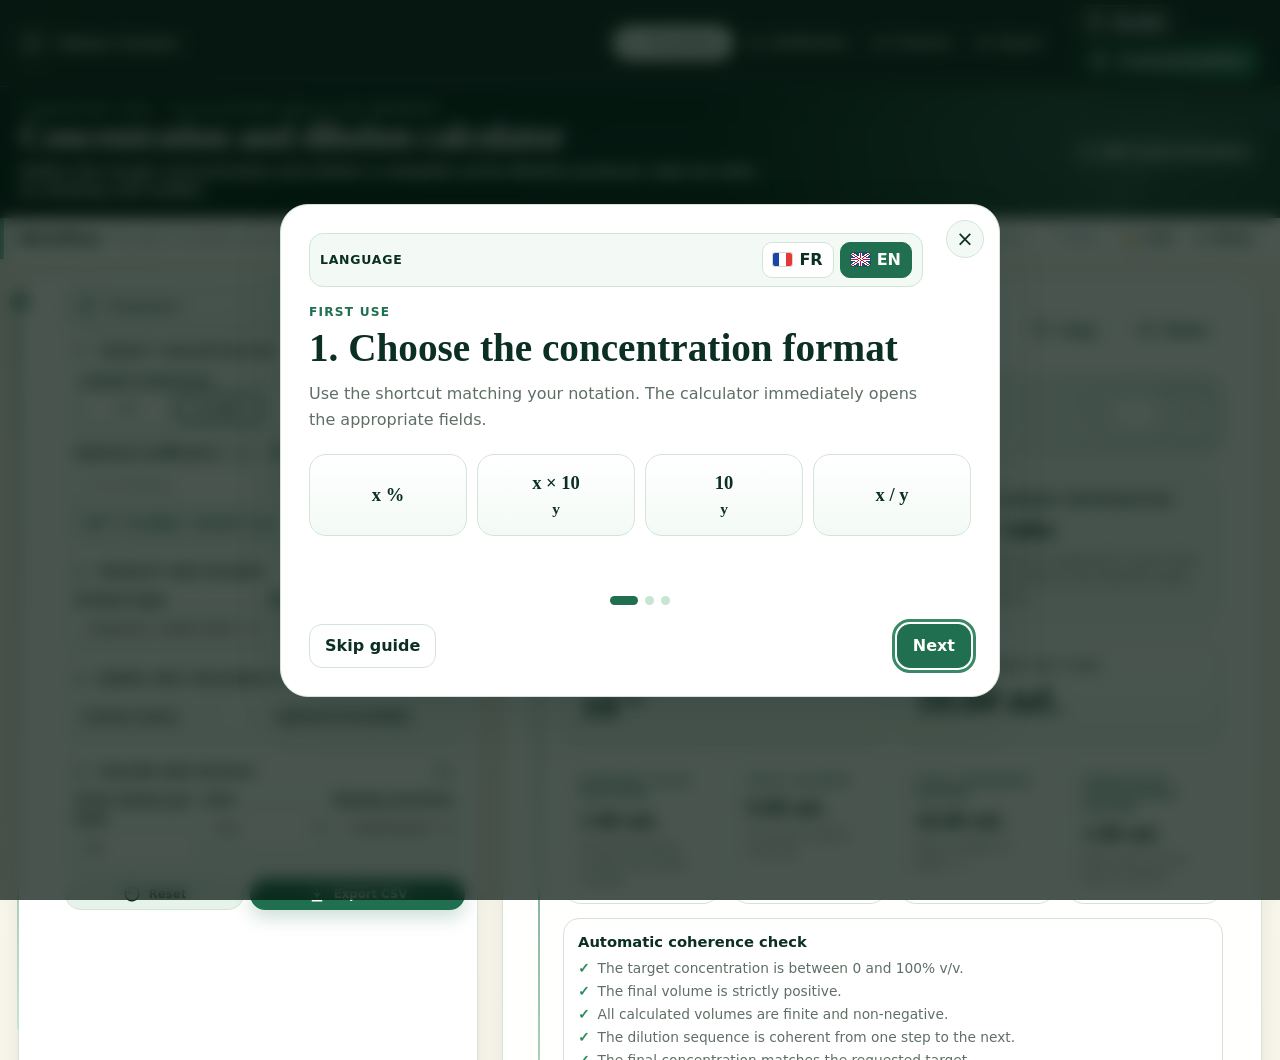
==== commit 82d3963a: "Use stable desktop split view with fixed parameters panel" ====
--- a/index.html
+++ b/index.html
@@ -4053,6 +4053,111 @@
 @media (min-width: 1000px) and (max-height: 720px) {
   :root {
     --desktop-pin-top: 90px;
+  }
+}
+
+
+/* FINAL DESKTOP SPLIT VIEW - fixed parameters, scrollable procedure */
+@media (min-width: 1000px) {
+  :root {
+    --desktop-workspace-top: 108px;
+  }
+
+  /* The workspace itself stays stable. Only the right column scrolls. */
+  .workspace,
+  body.layout-split .workspace {
+    position: relative !important;
+    width: min(100%, 1440px) !important;
+    height: calc(100vh - var(--desktop-workspace-top)) !important;
+    min-height: 520px !important;
+    margin: 0 auto !important;
+    padding-top: 14px !important;
+    padding-bottom: 14px !important;
+    overflow: hidden !important;
+    align-items: stretch !important;
+    grid-template-columns: minmax(340px, var(--config-width)) minmax(0, 1fr) !important;
+  }
+
+  /* Left side never moves while browsing the protocol. */
+  .config-card,
+  body.desktop-parameters-fixed .config-card,
+  body.parameters-pinned .config-card,
+  body:not(.parameters-pinned) .config-card {
+    position: static !important;
+    top: auto !important;
+    left: auto !important;
+    width: auto !important;
+    height: 100% !important;
+    max-height: none !important;
+    margin: 0 !important;
+    overflow: hidden !important;
+    align-self: stretch !important;
+    z-index: 1 !important;
+    zoom: 1 !important;
+  }
+
+  .config-card > .card__inner,
+  body.desktop-parameters-fixed .config-card > .card__inner,
+  body.parameters-pinned .config-card > .card__inner,
+  body:not(.parameters-pinned) .config-card > .card__inner {
+    width: auto !important;
+    transform: none !important;
+  }
+
+  /* Right side becomes the only vertical scrolling area. */
+  .results-card {
+    grid-column: 2 !important;
+    height: 100% !important;
+    max-height: none !important;
+    overflow-y: auto !important;
+    overflow-x: hidden !important;
+    overscroll-behavior: contain !important;
+    scrollbar-gutter: stable;
+    scroll-behavior: smooth;
+  }
+
+  .results-card::-webkit-scrollbar {
+    width: 10px;
+  }
+
+  .results-card::-webkit-scrollbar-track {
+    background: transparent;
+  }
+
+  .results-card::-webkit-scrollbar-thumb {
+    border-radius: 999px;
+    background: rgba(31, 111, 80, .22);
+  }
+
+  .results-card::-webkit-scrollbar-thumb:hover {
+    background: rgba(31, 111, 80, .38);
+  }
+
+  /* No floating active-step overlay on desktop. */
+  .current-step-float {
+    position: static !important;
+    top: auto !important;
+    z-index: auto !important;
+    margin: 0 0 12px !important;
+    backdrop-filter: none !important;
+    box-shadow: none !important;
+  }
+
+  .parameters-pin-sentinel {
+    display: none !important;
+  }
+}
+
+/* Slightly more compact top chrome on laptop-height screens. */
+@media (min-width: 1000px) and (max-height: 900px) {
+  :root {
+    --desktop-workspace-top: 100px;
+  }
+}
+
+@media (min-width: 1000px) and (max-height: 720px) {
+  :root {
+    --desktop-workspace-top: 92px;
   }
 }
 
@@ -7113,95 +7218,18 @@
     updateActiveSectionFromPosition();
   }
 
-  let parametersPinObserver = null;
-
-  function desktopPinTop() {
-    const raw = getComputedStyle(document.documentElement).getPropertyValue("--desktop-pin-top");
-    return Number.parseFloat(raw) || 108;
-  }
-
-  function fitPinnedParameters() {
-    const root = document.documentElement;
-    const card = document.querySelector(".config-card");
-
-    if (!card || window.innerWidth < 1000 || !document.body.classList.contains("parameters-pinned")) {
-      root.style.setProperty("--desktop-pinned-fit", "1");
-      return;
-    }
-
-    root.style.setProperty("--desktop-pinned-fit", "1");
-
-    requestAnimationFrame(() => {
-      if (!document.body.classList.contains("parameters-pinned")) return;
-
-      const availableHeight = Math.max(360, window.innerHeight - desktopPinTop() - 10);
-      const naturalHeight = Math.ceil(card.getBoundingClientRect().height);
-
-      if (!naturalHeight || naturalHeight <= availableHeight) {
-        root.style.setProperty("--desktop-pinned-fit", "1");
-        return;
-      }
-
-      const fit = Math.max(0.90, Math.min(1, availableHeight / naturalHeight));
-      root.style.setProperty("--desktop-pinned-fit", fit.toFixed(4));
-    });
-  }
-
-  function setParametersPinned(pinned) {
-    if (window.innerWidth < 1000) pinned = false;
-    const changed = document.body.classList.contains("parameters-pinned") !== pinned;
-    document.body.classList.toggle("parameters-pinned", pinned);
-    document.body.classList.remove("desktop-parameters-fixed");
-    if (changed || pinned) fitPinnedParameters();
-  }
-
+  function fitPinnedParameters() {}
+  function setParametersPinned() {
+    document.body.classList.remove("parameters-pinned", "desktop-parameters-fixed");
+  }
   function refreshParametersPinState() {
-    const sentinel = document.querySelector(".parameters-pin-sentinel");
-    if (!sentinel || window.innerWidth < 1000) {
-      setParametersPinned(false);
-      return;
-    }
-    setParametersPinned(sentinel.getBoundingClientRect().top <= desktopPinTop());
-  }
-
+    setParametersPinned(false);
+  }
   function initParametersPinning() {
-    const workspace = document.querySelector(".workspace");
-    if (!workspace) return;
-
-    let sentinel = workspace.querySelector(".parameters-pin-sentinel");
-    if (!sentinel) {
-      sentinel = document.createElement("span");
-      sentinel.className = "parameters-pin-sentinel";
-      sentinel.setAttribute("aria-hidden", "true");
-      workspace.prepend(sentinel);
-    }
-
-    if (parametersPinObserver) parametersPinObserver.disconnect();
-
-    parametersPinObserver = new IntersectionObserver((entries) => {
-      const entry = entries[0];
-      if (!entry) return;
-      const pin = window.innerWidth >= 1000 &&
-        !entry.isIntersecting &&
-        entry.boundingClientRect.top < desktopPinTop();
-      setParametersPinned(pin);
-    }, {
-      root: null,
-      rootMargin: `-${desktopPinTop()}px 0px 0px 0px`,
-      threshold: 0
-    });
-
-    parametersPinObserver.observe(sentinel);
-    refreshParametersPinState();
-  }
-
-  function syncDesktopParametersFit() {
-    fitPinnedParameters();
-  }
-
-  function syncDesktopStickyTop() {
-    refreshParametersPinState();
-  }
+    setParametersPinned(false);
+  }
+  function syncDesktopParametersFit() {}
+  function syncDesktopStickyTop() {}
 
   function showToast(message) {
     clearTimeout(toastTimer);
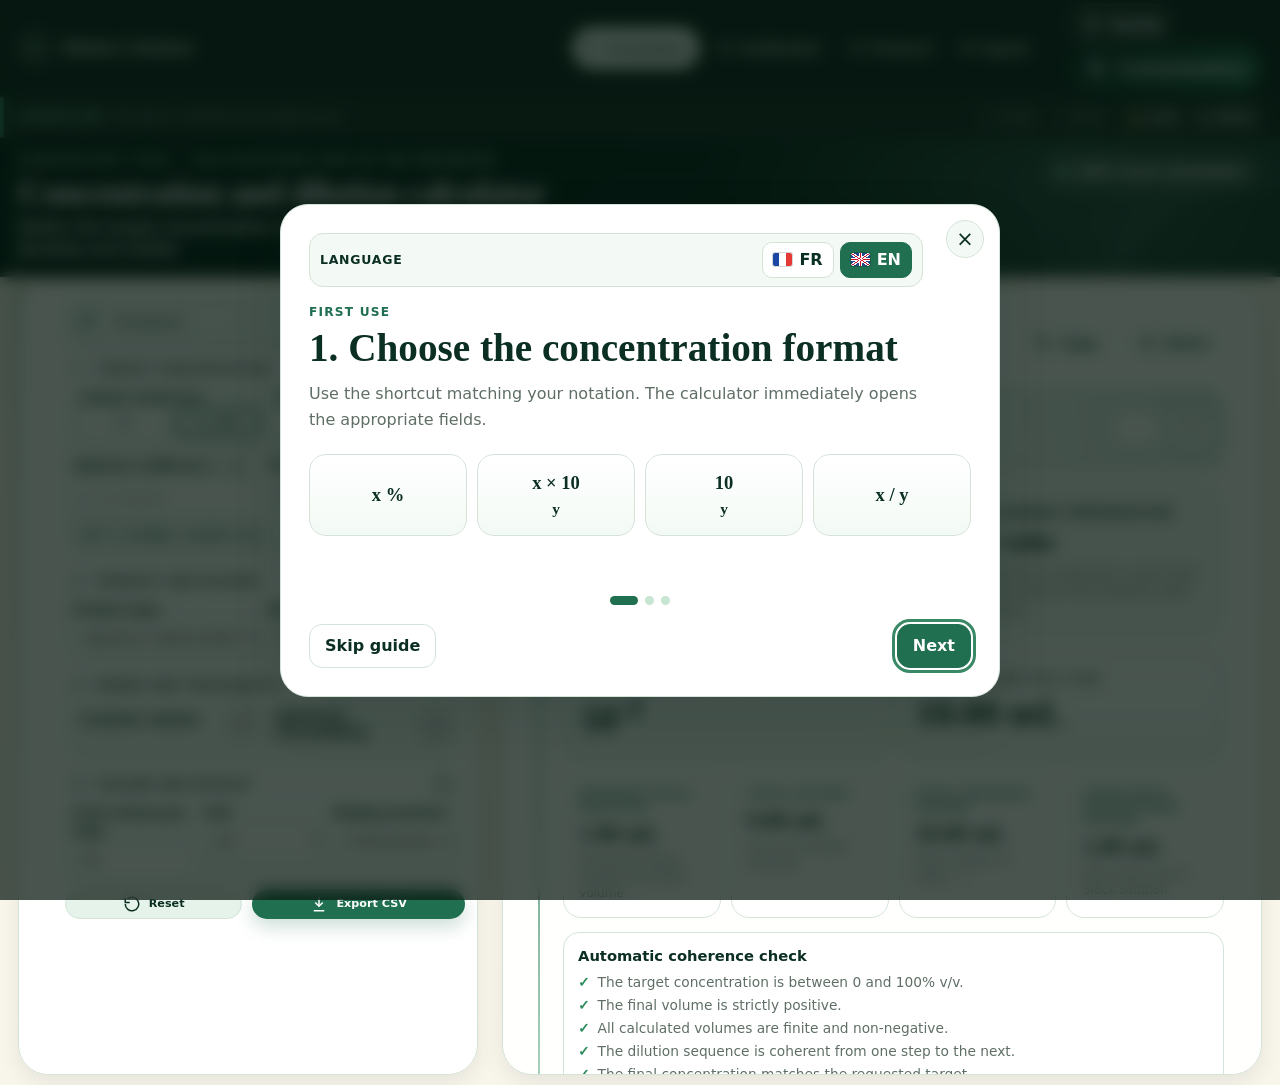
==== commit 4117329a: "Merge desktop headers and stabilize full-height split layout" ====
--- a/index.html
+++ b/index.html
@@ -2720,370 +2720,6 @@
 }
 
 
-/* Desktop scroll ergonomics correction */
-@media (min-width: 761px) {
-  /* One natural page scroll: no nested scrollbar in the parameters column. */
-  .config-card {
-    position: static !important;
-    top: auto !important;
-    max-height: none !important;
-    overflow: visible !important;
-    scrollbar-width: auto;
-  }
-
-  .config-card::-webkit-scrollbar {
-    display: none;
-  }
-
-  /* Keep anchored sections comfortably below the sticky navigation. */
-  #parameters,
-  #verification,
-  #protocol,
-  #export,
-  .major-section {
-    scroll-margin-top: 84px;
-  }
-}
-
-
-/* Desktop fixed parameters panel */
-@media (min-width: 1000px) {
-  .workspace {
-    align-items: start;
-  }
-
-  .config-card {
-    position: sticky !important;
-    top: 78px !important;
-    align-self: start;
-    max-height: calc(100vh - 96px) !important;
-    overflow-y: auto !important;
-    overflow-x: hidden !important;
-    overscroll-behavior: contain;
-    scrollbar-gutter: stable;
-    scrollbar-width: thin;
-    scrollbar-color: rgba(31, 111, 80, 0.28) transparent;
-  }
-
-  .config-card::-webkit-scrollbar {
-    display: block;
-    width: 7px;
-  }
-
-  .config-card::-webkit-scrollbar-track {
-    background: transparent;
-  }
-
-  .config-card::-webkit-scrollbar-thumb {
-    border-radius: 999px;
-    background: rgba(31, 111, 80, 0.24);
-  }
-
-  .config-card::-webkit-scrollbar-thumb:hover {
-    background: rgba(31, 111, 80, 0.40);
-  }
-
-  body.dark-mode .config-card {
-    scrollbar-color: rgba(159, 208, 178, 0.30) transparent;
-  }
-
-  body.dark-mode .config-card::-webkit-scrollbar-thumb {
-    background: rgba(159, 208, 178, 0.26);
-  }
-}
-
-
-/* Short desktop viewport fit: keep the full parameters panel visible */
-@media (min-width: 1000px) and (max-height: 900px) {
-  /* Keep the left column fixed, but make the default state fit in the viewport. */
-  .config-card {
-    position: sticky !important;
-    top: 70px !important;
-    max-height: none !important;
-    overflow: visible !important;
-    scrollbar-width: none !important;
-  }
-
-  .config-card::-webkit-scrollbar {
-    display: none !important;
-  }
-
-  .config-card .card__inner {
-    padding: 11px 13px 12px;
-  }
-
-  /* The numbered section banner is enough context on a short screen. */
-  .config-card .major-section-banner {
-    min-height: 42px;
-    margin-bottom: 7px;
-    padding: 5px 7px;
-    gap: 7px;
-    border-radius: 13px;
-  }
-
-  .config-card .major-section-banner__number {
-    width: 30px;
-    height: 30px;
-    border-radius: 9px;
-    font-size: .75rem;
-  }
-
-  .config-card .major-section-banner__eyebrow,
-  .config-card .major-section-banner__meta {
-    display: none !important;
-  }
-
-  .config-card .major-section-banner__title {
-    font-size: 1rem;
-    line-height: 1;
-  }
-
-  .config-card .major-section-banner .info-button {
-    width: 30px;
-    height: 30px;
-    min-width: 30px;
-  }
-
-  .config-card .panel-heading {
-    display: none !important;
-  }
-
-  .config-card .form-section {
-    padding: 8px 9px;
-    border-radius: 13px;
-  }
-
-  .config-card .form-section + .form-section {
-    margin-top: 6px;
-  }
-
-  .config-card .form-section__head {
-    min-height: 24px;
-    margin-bottom: 6px;
-    gap: 6px;
-  }
-
-  .config-card .form-section__title {
-    font-size: .69rem;
-    letter-spacing: .06em;
-  }
-
-  .config-card .info-button--small {
-    width: 23px;
-    height: 23px;
-    font-size: .68rem;
-  }
-
-  /* Only keep the quick algebraic selector. The larger cards duplicate it. */
-  .config-card .mode-grid {
-    display: none !important;
-  }
-
-  .config-card .format-shortcuts-block {
-    margin-bottom: 6px;
-    padding: 6px;
-    border-radius: 11px;
-  }
-
-  .config-card .format-shortcuts-block__head {
-    margin-bottom: 5px;
-    font-size: .62rem;
-  }
-
-  .config-card .format-shortcuts-block__head > :last-child {
-    display: none;
-  }
-
-  .config-card .format-shortcuts {
-    gap: 4px;
-  }
-
-  .config-card .format-shortcut {
-    min-height: 30px;
-    padding: 4px 3px;
-    border-radius: 9px;
-    font-size: .78rem;
-  }
-
-  .config-card .mode-panel {
-    margin-top: 5px;
-    padding-top: 5px;
-  }
-
-  .config-card .field-grid {
-    gap: 6px 8px;
-  }
-
-  .config-card .label-row {
-    min-height: 18px;
-  }
-
-  .config-card label {
-    font-size: .73rem;
-    line-height: 1.15;
-  }
-
-  .config-card input,
-  .config-card select {
-    min-height: 32px;
-    margin-top: 3px;
-    padding: 5px 8px;
-    border-radius: 9px;
-    font-size: .82rem;
-  }
-
-  .config-card textarea {
-    min-height: 58px;
-    padding: 7px 8px;
-    border-radius: 9px;
-    font-size: .82rem;
-  }
-
-  .config-card .field-note {
-    margin-top: 3px;
-    font-size: .66rem;
-    line-height: 1.2;
-  }
-
-  /* Optional identification and traceability stay available, collapsed by default. */
-  .config-card .optional-fields {
-    padding: 6px 7px;
-    border-radius: 10px;
-  }
-
-  .config-card .optional-fields__mobile-head {
-    display: flex;
-    align-items: center;
-    justify-content: space-between;
-    gap: 7px;
-  }
-
-  .config-card .optional-fields__mobile-head .optional-fields__title {
-    margin: 0;
-    font-size: .73rem;
-  }
-
-  .config-card .mobile-optional-toggle {
-    display: grid;
-    place-items: center;
-    width: 27px;
-    height: 27px;
-    flex: 0 0 auto;
-    border: 1px solid var(--line);
-    border-radius: 8px;
-    background: var(--white);
-    color: var(--green-900);
-    font-size: .78rem;
-    font-weight: 900;
-    cursor: pointer;
-  }
-
-  .config-card .optional-fields.is-mobile-collapsed > :not(.optional-fields__mobile-head) {
-    display: none !important;
-  }
-
-  .config-card .optional-fields.is-mobile-collapsed .mobile-optional-toggle {
-    transform: rotate(-90deg);
-  }
-
-  /* Put the three volume/display controls on one line. */
-  .config-card .form-section:has(#total-volume) .field-grid {
-    grid-template-columns: repeat(3, minmax(0, 1fr));
-  }
-
-  .config-card .unit-conversion-note {
-    display: none;
-  }
-
-  .config-card .config-actions {
-    position: static;
-    gap: 6px;
-    margin: 7px 0 0;
-    padding: 0;
-    border-top: 0;
-    background: transparent;
-    backdrop-filter: none;
-  }
-
-  .config-card .config-actions .button {
-    min-height: 32px;
-    padding: 5px 8px;
-    font-size: .72rem;
-  }
-
-  body.dark-mode .config-card .mobile-optional-toggle {
-    border-color: rgba(255,255,255,.12);
-    background: #0c2119;
-    color: #f2faf5;
-  }
-}
-
-/* Extra compression for very short laptop displays. */
-@media (min-width: 1000px) and (max-height: 720px) {
-  .config-card {
-    top: var(--desktop-sticky-top, 58px) !important;
-  }
-
-  .config-card .card__inner {
-    padding: 8px 10px 9px;
-  }
-
-  .config-card .major-section-banner {
-    min-height: 36px;
-    margin-bottom: 5px;
-  }
-
-  .config-card .major-section-banner__number {
-    width: 26px;
-    height: 26px;
-  }
-
-  .config-card .form-section {
-    padding: 6px 7px;
-  }
-
-  .config-card .form-section + .form-section {
-    margin-top: 4px;
-  }
-
-  .config-card .form-section__head {
-    margin-bottom: 4px;
-  }
-
-  .config-card .format-shortcuts-block {
-    margin-bottom: 4px;
-    padding: 4px;
-  }
-
-  .config-card .format-shortcuts-block__head {
-    display: none;
-  }
-
-  .config-card .format-shortcut {
-    min-height: 27px;
-  }
-
-  .config-card input,
-  .config-card select {
-    min-height: 29px;
-    padding-top: 3px;
-    padding-bottom: 3px;
-  }
-
-  .config-card .field-note:not(.field-error) {
-    display: none;
-  }
-
-  .config-card .config-actions {
-    margin-top: 5px;
-  }
-
-  .config-card .config-actions .button {
-    min-height: 29px;
-  }
-}
-
-
 /* First-use guide language selector */
 .onboarding-language-bar {
   display: flex;
@@ -3096,7 +2732,6 @@
   border-radius: 14px;
   background: var(--green-050);
 }
-
 .onboarding-language-label {
   color: var(--green-900);
   font-size: .78rem;
@@ -3104,46 +2739,38 @@
   letter-spacing: .06em;
   text-transform: uppercase;
 }
-
 .onboarding-language-switch {
   display: flex;
   align-items: center;
   gap: 6px;
 }
-
 .onboarding-language-choice {
   min-width: 70px;
   min-height: 36px;
   padding: 6px 10px;
   border-radius: 10px;
 }
-
 .onboarding-language-choice.active,
 .onboarding-language-choice[aria-pressed="true"] {
   border-color: var(--green-700);
   background: var(--green-700);
   color: #fff;
 }
-
 body.dark-mode .onboarding-language-bar {
   border-color: rgba(255,255,255,.12);
   background: #071a13;
 }
-
 body.dark-mode .onboarding-language-label {
   color: #dceee3;
 }
-
 @media (max-width: 520px) {
   .onboarding-language-bar {
     margin-right: 44px;
     padding: 7px 8px;
   }
-
   .onboarding-language-label {
     font-size: .7rem;
   }
-
   .onboarding-language-choice {
     min-width: 58px;
     min-height: 34px;
@@ -3152,886 +2779,185 @@
 }
 
 
-/* Short desktop top chrome reduction */
-@media (min-width: 1000px) and (max-height: 900px) {
-  /* Recover vertical space from the top chrome instead of compressing the form further. */
-  .portfolio-nav__inner {
-    min-height: 54px;
-    padding-top: 5px;
-    padding-bottom: 5px;
-  }
-
-  .portfolio-nav__brand-mark {
-    width: 30px;
-    height: 30px;
-    border-radius: 10px;
-  }
-
-  .portfolio-nav__brand {
-    font-size: .92rem;
-  }
-
-  .portfolio-nav__link {
-    min-height: 34px;
-    padding: 6px 9px;
-    font-size: .74rem;
-  }
-
-  .portfolio-nav .guide-trigger,
-  .portfolio-nav .customization-trigger {
-    min-height: 34px;
-    padding-top: 5px;
-    padding-bottom: 5px;
-  }
-
-  .portfolio-nav .guide-trigger__icon,
-  .portfolio-nav .customization-trigger .gear {
-    width: 20px;
-    height: 20px;
-  }
-
-  .hero {
-    padding-top: 16px;
-    padding-bottom: 17px;
-  }
-
-  .hero__inner {
-    align-items: center;
-    gap: 18px;
-  }
-
-  .hero .eyebrow {
-    margin-bottom: 4px;
-    font-size: .66rem;
-  }
-
-  .hero h1 {
-    font-size: clamp(1.72rem, 2.8vw, 2.55rem);
-    line-height: 1;
-  }
-
-  .hero__subtitle {
-    margin-top: 7px;
-    max-width: 760px;
-    font-size: .88rem;
-    line-height: 1.38;
-  }
-
-  .hero__badge {
-    padding: 7px 10px;
-    font-size: .75rem;
-  }
-
-  .hero__badge-dot {
-    width: 7px;
-    height: 7px;
-  }
-
-  .workflow-toolbar {
-    top: 54px;
-    padding-top: 5px;
-    padding-bottom: 5px;
-  }
-
-  .workflow-toolbar__message {
-    font-size: .78rem;
-  }
-
-  .tool-button {
-    min-height: 31px;
-    padding: 4px 8px;
-    font-size: .76rem;
-  }
-
-  .workspace {
-    padding-top: 14px;
-  }
-
-  .config-card {
-    top: var(--desktop-sticky-top, 62px) !important;
-  }
-}
-
-@media (min-width: 1000px) and (max-height: 720px) {
-  .portfolio-nav__inner {
-    min-height: 50px;
-    padding-top: 3px;
-    padding-bottom: 3px;
-  }
-
-  .portfolio-nav__link {
-    min-height: 31px;
-  }
-
-  .hero {
-    padding-top: 11px;
-    padding-bottom: 12px;
-  }
-
-  .hero .eyebrow {
-    display: none;
-  }
-
-  .hero h1 {
-    font-size: clamp(1.55rem, 2.45vw, 2.15rem);
-  }
-
-  .hero__subtitle {
-    margin-top: 5px;
-    font-size: .82rem;
-    line-height: 1.3;
-  }
-
-  .hero__badge {
-    padding: 5px 8px;
-    font-size: .7rem;
-  }
-
-  .workflow-toolbar {
-    top: 50px;
-    padding-top: 3px;
-    padding-bottom: 3px;
-  }
-
-  .workflow-toolbar__message {
-    display: none;
-  }
-
-  .tool-button {
-    min-height: 28px;
-    padding: 3px 7px;
-    font-size: .72rem;
-  }
-
-  .workspace {
-    padding-top: 10px;
-  }
-
-  .config-card {
-    top: var(--desktop-sticky-top, 58px) !important;
-  }
-}
-
-
-/* Adaptive desktop panel sizing and safe sticky offset */
+
+/* CLEAN DESKTOP SYSTEM - unified header and stable split workspace */
 @media (min-width: 1000px) {
   :root {
-    --desktop-sticky-top: 68px;
+    --desktop-header-height: 96px;
+  }
+
+  html {
+    scroll-padding-top: var(--desktop-header-height);
+  }
+
+  .portfolio-nav {
+    position: sticky !important;
+    top: 0 !important;
+    z-index: 140 !important;
+    background: rgba(6,31,23,.97) !important;
+    border-bottom: 1px solid rgba(220,238,227,.18) !important;
+    box-shadow: 0 10px 26px rgba(6,31,23,.13) !important;
+    backdrop-filter: blur(16px);
+  }
+
+  .portfolio-nav__inner {
+    min-height: 54px !important;
+    padding-top: 6px !important;
+    padding-bottom: 6px !important;
+  }
+
+  .portfolio-nav .top-controls {
+    position: static !important;
+    margin-left: 10px;
+  }
+
+  .portfolio-nav .workflow-status-pill,
+  .portfolio-nav .quick-actions-wrap {
+    display: none !important;
+  }
+
+  .portfolio-nav__workflow {
+    display: block;
+    min-height: 41px;
+    border-top: 1px solid rgba(255,255,255,.08);
+    background: rgba(255,255,255,.025);
+  }
+
+  .portfolio-nav__workflow .workflow-toolbar__inner {
+    width: min(100%, 1440px);
+    min-height: 41px;
+    margin: 0 auto;
+    padding: 4px 18px;
+    display: flex;
+    align-items: center;
+    justify-content: space-between;
+    gap: 14px;
+  }
+
+  .portfolio-nav__workflow .workflow-toolbar__status {
+    min-width: 0;
+    display: flex;
+    align-items: center;
+    gap: 8px;
+  }
+
+  .portfolio-nav__workflow .workflow-toolbar__status strong {
+    color: var(--green-300);
+    font-size: .75rem;
+    letter-spacing: .05em;
+    text-transform: uppercase;
+  }
+
+  .portfolio-nav__workflow .workflow-toolbar__message {
+    color: rgba(243,250,245,.76);
+    font-size: .76rem;
+    white-space: nowrap;
+    overflow: hidden;
+    text-overflow: ellipsis;
+  }
+
+  .portfolio-nav__workflow .workflow-toolbar__actions {
+    display: flex;
+    gap: 5px;
+    flex: 0 0 auto;
+  }
+
+  .portfolio-nav__workflow .tool-button {
+    min-height: 30px;
+    padding: 4px 8px;
+    border-color: rgba(255,255,255,.13);
+    background: rgba(255,255,255,.07);
+    color: #f3faf5;
+    border-radius: 9px;
+    font-size: .72rem;
+  }
+
+  .portfolio-nav__workflow .tool-button:hover {
+    background: rgba(255,255,255,.12);
+  }
+
+  .portfolio-nav__workflow .tool-button[aria-pressed="true"] {
+    border-color: rgba(159,208,178,.48);
+    background: rgba(159,208,178,.18);
+    color: #fff;
+  }
+
+  body[data-workflow-status="validated"] .portfolio-nav__workflow {
+    box-shadow: inset 4px 0 0 #3f9c6f;
+  }
+  body[data-workflow-status="progress"] .portfolio-nav__workflow {
+    box-shadow: inset 4px 0 0 #d3a02f;
+  }
+  body[data-workflow-status="complete"] .portfolio-nav__workflow {
+    box-shadow: inset 4px 0 0 #3187b4;
+  }
+  body[data-workflow-status="error"] .portfolio-nav__workflow {
+    box-shadow: inset 4px 0 0 #b94d4d;
+  }
+
+  /* The hero stays in normal page flow. Once it has scrolled away,
+     the workspace exactly fills the viewport below the unified header. */
+  .workspace,
+  body.layout-split .workspace {
+    width: min(100%, 1440px) !important;
+    height: calc(100dvh - var(--desktop-header-height)) !important;
+    min-height: 0 !important;
+    margin: 0 auto !important;
+    padding: 12px 18px !important;
+    display: grid !important;
+    grid-template-columns: minmax(340px, var(--config-width)) minmax(0,1fr) !important;
+    grid-template-rows: minmax(0,1fr) !important;
+    gap: 24px !important;
+    align-items: stretch !important;
+    overflow: hidden !important;
+  }
+
+  .config-card,
+  .results-card {
+    min-height: 0 !important;
+    height: auto !important;
+    align-self: stretch !important;
   }
 
   .config-card {
-    top: var(--desktop-sticky-top) !important;
-  }
-}
-
-/* Standard laptop screens: compact enough to fit, still comfortable to read. */
-@media (min-width: 1000px) and (max-height: 900px) {
-  :root {
-    --desktop-sticky-top: 62px;
-  }
-
-  .config-card .card__inner {
-    padding: 10px 12px 11px;
-  }
-
-  .config-card .major-section-banner {
-    min-height: 40px;
-    margin-bottom: 6px;
-    padding: 5px 7px;
-    gap: 7px;
-  }
-
-  .config-card .major-section-banner__number {
-    width: 29px;
-    height: 29px;
-    font-size: .74rem;
-  }
-
-  .config-card .major-section-banner__title {
-    font-size: .96rem;
-  }
-
-  .config-card .major-section-banner .info-button {
-    width: 29px;
-    height: 29px;
-    min-width: 29px;
-  }
-
-  .config-card .form-section {
-    padding: 7px 8px;
-  }
-
-  .config-card .form-section + .form-section {
-    margin-top: 5px;
-  }
-
-  .config-card .form-section__head {
-    margin-bottom: 5px;
-  }
-
-  .config-card .form-section__title {
-    font-size: .68rem;
-  }
-
-  .config-card .format-shortcuts-block {
-    margin-bottom: 5px;
-    padding: 5px;
-  }
-
-  .config-card .format-shortcuts-block__head {
-    margin-bottom: 4px;
-    font-size: .62rem;
-  }
-
-  .config-card .format-shortcut {
-    min-height: 31px;
-    padding: 4px;
-    font-size: .80rem;
-  }
-
-  .config-card .mode-panel {
-    margin-top: 5px;
-    padding-top: 5px;
-  }
-
-  .config-card .field-grid {
-    gap: 6px 8px;
-  }
-
-  .config-card label {
-    font-size: .75rem;
-  }
-
-  .config-card input,
-  .config-card select {
-    min-height: 33px;
-    margin-top: 3px;
-    padding: 5px 8px;
-    font-size: .84rem;
-  }
-
-  .config-card .field-note {
-    margin-top: 3px;
-    font-size: .66rem;
-    line-height: 1.18;
-  }
-
-  .config-card .normalized-preview {
-    margin-top: 5px;
-    padding: 6px 8px;
-    font-size: .74rem;
-  }
-
-  .config-card .optional-fields {
-    padding: 6px 7px;
-  }
-
-  .config-card .optional-fields__mobile-head .optional-fields__title {
-    font-size: .72rem;
-  }
-
-  .config-card .mobile-optional-toggle {
-    width: 27px;
-    height: 27px;
-    font-size: .76rem;
-  }
-
-  .config-card .config-actions {
-    margin-top: 6px;
-  }
-
-  .config-card .config-actions .button {
-    min-height: 31px;
-    padding: 5px 8px;
-    font-size: .72rem;
-  }
-}
-
-/* Only genuinely short displays receive stronger compaction. */
-@media (min-width: 1000px) and (max-height: 720px) {
-  :root {
-    --desktop-sticky-top: 58px;
-  }
-
-  .config-card .card__inner {
-    padding: 8px 10px 9px;
-  }
-
-  .config-card .major-section-banner {
-    min-height: 35px;
-    margin-bottom: 4px;
-  }
-
-  .config-card .major-section-banner__number {
-    width: 26px;
-    height: 26px;
-  }
-
-  .config-card .form-section {
-    padding: 6px 7px;
-  }
-
-  .config-card .form-section + .form-section {
-    margin-top: 4px;
-  }
-
-  .config-card .format-shortcuts-block__head {
-    display: none;
-  }
-
-  .config-card .format-shortcut {
-    min-height: 28px;
-    font-size: .74rem;
-  }
-
-  .config-card input,
-  .config-card select {
-    min-height: 30px;
-    padding-top: 3px;
-    padding-bottom: 3px;
-    font-size: .78rem;
-  }
-
-  .config-card .field-note:not(.field-error),
-  .config-card .unit-conversion-note {
-    display: none !important;
-  }
-
-  .config-card .normalized-preview {
-    padding: 4px 6px;
-    font-size: .68rem;
-  }
-
-  .config-card .config-actions .button {
-    min-height: 29px;
-    font-size: .68rem;
-  }
-}
-
-
-
-/* Final adaptive desktop parameters panel */
-@media (min-width: 1000px) {
-  .config-card {
-    position: sticky !important;
-    top: var(--desktop-sticky-top-runtime, 116px) !important;
-    align-self: start;
-    max-height: none !important;
-    overflow: visible !important;
-    scrollbar-width: none !important;
-  }
-
-  .config-card::-webkit-scrollbar {
-    display: none !important;
-  }
-}
-
-/* Laptop-height screens: preserve readable sizing and save height through layout. */
-@media (min-width: 1000px) and (max-height: 900px) {
-  .config-card .card__inner {
-    padding: 11px 12px 12px;
-  }
-
-  .config-card .major-section-banner {
-    min-height: 42px;
-    margin-bottom: 6px;
-    padding: 6px 8px;
-    gap: 8px;
-    border-radius: 14px;
-  }
-
-  .config-card .major-section-banner__number {
-    width: 30px;
-    height: 30px;
-    border-radius: 9px;
-    font-size: .76rem;
-  }
-
-  .config-card .major-section-banner__title {
-    font-size: 1rem;
-  }
-
-  .config-card .major-section-banner .info-button {
-    width: 30px;
-    height: 30px;
-    min-width: 30px;
-  }
-
-  .config-card .form-section {
-    padding: 8px 9px;
-    border-radius: 13px;
-  }
-
-  .config-card .form-section + .form-section {
-    margin-top: 5px;
-  }
-
-  .config-card .form-section__head {
-    min-height: 23px;
-    margin-bottom: 5px;
-  }
-
-  .config-card .form-section__title {
-    font-size: .72rem;
-    line-height: 1.1;
-  }
-
-  .config-card .format-shortcuts-block {
-    margin-bottom: 5px;
-    padding: 6px;
-  }
-
-  .config-card .format-shortcuts-block__head {
-    margin-bottom: 5px;
-    font-size: .64rem;
-  }
-
-  .config-card .format-shortcut {
-    min-height: 32px;
-    padding: 4px;
-    font-size: .82rem;
-  }
-
-  .config-card .mode-panel {
-    margin-top: 5px;
-    padding-top: 5px;
-  }
-
-  .config-card .field-grid {
-    gap: 6px 8px;
-  }
-
-  .config-card label {
-    font-size: .78rem;
-    line-height: 1.18;
-  }
-
-  .config-card input,
-  .config-card select {
-    min-height: 35px;
-    margin-top: 3px;
-    padding: 5px 8px;
-    font-size: .86rem;
-  }
-
-  .config-card .normalized-preview {
-    margin-top: 5px;
-    padding: 6px 8px;
-    font-size: .75rem;
-  }
-
-  /* The algebra help remains available through the ? button; hide its long inline note. */
-  .config-card .mode-panel > .field-note:not(.field-error),
-  .config-card .unit-conversion-note {
-    display: none !important;
-  }
-
-  /* Save vertical space without shrinking text: optional groups share one row. */
-  .config-card .form-section:has(#stock-solution-name) {
-    display: grid;
-    grid-template-columns: repeat(2, minmax(0, 1fr));
-    gap: 6px;
-  }
-
-  .config-card .form-section:has(#stock-solution-name) > .form-section__head {
-    grid-column: 1 / -1;
-    margin-bottom: 0;
-  }
-
-  .config-card .form-section:has(#stock-solution-name) > .optional-fields {
-    min-width: 0;
-    margin-top: 0 !important;
-    padding: 6px 7px;
-  }
-
-  .config-card .optional-fields__mobile-head .optional-fields__title {
-    font-size: .72rem;
-  }
-
-  .config-card .mobile-optional-toggle {
-    width: 27px;
-    height: 27px;
-    font-size: .76rem;
-  }
-
-  .config-card .form-section:has(#total-volume) .field-grid {
-    grid-template-columns: repeat(3, minmax(0, 1fr));
-  }
-
-  .config-card .config-actions {
-    margin-top: 6px;
-    gap: 6px;
-  }
-
-  .config-card .config-actions .button {
-    min-height: 32px;
-    padding: 5px 8px;
-    font-size: .73rem;
-  }
-}
-
-/* Stronger reduction only for genuinely short desktop viewports. */
-@media (min-width: 1000px) and (max-height: 690px) {
-  .config-card .card__inner {
-    padding: 8px 10px 9px;
-  }
-
-  .config-card .major-section-banner {
-    min-height: 36px;
-    margin-bottom: 4px;
-  }
-
-  .config-card .major-section-banner__number {
-    width: 26px;
-    height: 26px;
-  }
-
-  .config-card .form-section {
-    padding: 6px 7px;
-  }
-
-  .config-card .form-section + .form-section {
-    margin-top: 4px;
-  }
-
-  .config-card .format-shortcuts-block__head {
-    display: none;
-  }
-
-  .config-card .format-shortcut {
-    min-height: 28px;
-    font-size: .76rem;
-  }
-
-  .config-card input,
-  .config-card select {
-    min-height: 30px;
-    font-size: .80rem;
-  }
-
-  .config-card .config-actions .button {
-    min-height: 29px;
-  }
-}
-
-
-
-
-
-/* Conditional fixed desktop parameters panel */
-@media (min-width: 1000px) {
-  .workspace {
-    position: relative;
-  }
-
-  .results-card {
-    grid-column: 2 !important;
-  }
-
-  .config-card {
-    position: relative !important;
+    position: static !important;
     top: auto !important;
     left: auto !important;
     width: auto !important;
-    height: auto !important;
     max-height: none !important;
     margin: 0 !important;
-    overflow: visible !important;
-    z-index: auto;
-  }
-
-  body.desktop-parameters-fixed .config-card {
-    position: fixed !important;
-    top: var(--desktop-sticky-top-runtime, 116px) !important;
-    left: var(--desktop-config-left-runtime, 18px) !important;
-    width: var(--desktop-config-width-runtime, var(--config-width, 460px)) !important;
-    height: var(--desktop-config-height-runtime, calc(100vh - 126px)) !important;
-    max-height: none !important;
     overflow: hidden !important;
-    z-index: 70;
+    z-index: 1 !important;
+    zoom: 1 !important;
   }
 
   .config-card > .card__inner {
-    transform-origin: top left;
-    transform: none;
-    width: auto;
-  }
-
-  body.desktop-parameters-fixed .config-card > .card__inner {
-    transform: scale(var(--desktop-config-scale-runtime, 1));
-    width: calc(100% / var(--desktop-config-scale-runtime, 1));
-  }
-
-  .config-card::-webkit-scrollbar {
-    display: none !important;
-  }
-}
-
-
-
-/* Stable native desktop sticky layout */
-@media (min-width: 1000px) {
-  .workspace {
-    align-items: start;
+    width: auto !important;
+    height: 100%;
+    transform: none !important;
   }
 
   .results-card {
     grid-column: 2 !important;
-  }
-
-  .config-card,
-  body.desktop-parameters-fixed .config-card {
-    position: sticky !important;
-    top: 108px !important;
-    left: auto !important;
-    width: auto !important;
-    height: auto !important;
-    max-height: none !important;
-    margin: 0 !important;
-    overflow: visible !important;
-    z-index: 40;
-    zoom: 1 !important;
-  }
-
-  .config-card > .card__inner,
-  body.desktop-parameters-fixed .config-card > .card__inner {
-    transform: none !important;
-    width: auto !important;
-  }
-
-  .config-card::-webkit-scrollbar {
-    display: none !important;
-  }
-}
-
-/* Comfortable laptop layout: save height through structure, not tiny text. */
-@media (min-width: 1000px) and (max-height: 900px) {
-  .config-card,
-  body.desktop-parameters-fixed .config-card {
-    top: 100px !important;
-  }
-
-  .config-card .card__inner {
-    padding: 10px 12px 11px;
-  }
-
-  .config-card .major-section-banner {
-    min-height: 40px;
-    margin-bottom: 5px;
-    padding: 5px 7px;
-  }
-
-  .config-card .major-section-banner__number {
-    width: 29px;
-    height: 29px;
-  }
-
-  .config-card .major-section-banner__title {
-    font-size: .98rem;
-  }
-
-  .config-card .panel-heading {
-    display: none !important;
-  }
-
-  .config-card .form-section {
-    padding: 8px 9px;
-  }
-
-  .config-card .form-section + .form-section {
-    margin-top: 5px;
-  }
-
-  .config-card .form-section__head {
-    margin-bottom: 5px;
-  }
-
-  .config-card .mode-grid {
-    display: none !important;
-  }
-
-  .config-card .format-shortcuts-block {
-    margin-bottom: 5px;
-    padding: 6px;
-  }
-
-  .config-card .format-shortcut {
-    min-height: 31px;
-  }
-
-  .config-card .mode-panel {
-    margin-top: 5px;
-    padding-top: 5px;
-  }
-
-  .config-card .mode-panel > .field-note:not(.field-error),
-  .config-card .unit-conversion-note {
-    display: none !important;
-  }
-
-  .config-card .field-grid {
-    gap: 6px 8px;
-  }
-
-  .config-card input,
-  .config-card select {
-    min-height: 34px;
-    margin-top: 3px;
-    padding: 5px 8px;
-  }
-
-  .config-card .normalized-preview {
-    margin-top: 5px;
-    padding: 6px 8px;
-  }
-
-  .config-card .form-section:has(#stock-solution-name) {
-    display: grid;
-    grid-template-columns: repeat(2, minmax(0, 1fr));
-    gap: 6px;
-  }
-
-  .config-card .form-section:has(#stock-solution-name) > .form-section__head {
-    grid-column: 1 / -1;
-    margin-bottom: 0;
-  }
-
-  .config-card .form-section:has(#stock-solution-name) > .optional-fields {
-    min-width: 0;
-    margin-top: 0 !important;
-    padding: 6px 7px;
-  }
-
-  .config-card .optional-fields__mobile-head {
-    display: flex;
-    align-items: center;
-    justify-content: space-between;
-    gap: 6px;
-  }
-
-  .config-card .mobile-optional-toggle {
-    display: grid;
-    place-items: center;
-    width: 27px;
-    height: 27px;
-  }
-
-  .config-card .optional-fields.is-mobile-collapsed > :not(.optional-fields__mobile-head) {
-    display: none !important;
-  }
-
-  .config-card .form-section:has(#total-volume) .field-grid {
-    grid-template-columns: repeat(3, minmax(0, 1fr));
-  }
-
-  .config-card .config-actions {
-    position: static;
-    margin: 6px 0 0;
-    padding: 0;
-    border-top: 0;
+    overflow-y: auto !important;
+    overflow-x: hidden !important;
+    overscroll-behavior: contain;
+    scrollbar-gutter: stable;
+    padding-bottom: 28px !important;
+  }
+
+  .results-card::-webkit-scrollbar {
+    width: 9px;
+  }
+  .results-card::-webkit-scrollbar-track {
     background: transparent;
-    backdrop-filter: none;
-  }
-
-  .config-card .config-actions .button {
-    min-height: 31px;
-  }
-}
-
-@media (min-width: 1000px) and (max-height: 720px) {
-  .config-card,
-  body.desktop-parameters-fixed .config-card {
-    top: 88px !important;
-  }
-
-  .config-card .card__inner {
-    padding: 8px 10px 9px;
-  }
-
-  .config-card .form-section {
-    padding: 6px 7px;
-  }
-
-  .config-card .form-section + .form-section {
-    margin-top: 4px;
-  }
-
-  .config-card .format-shortcuts-block__head {
-    display: none;
-  }
-
-  .config-card .format-shortcut {
-    min-height: 28px;
-  }
-
-  .config-card input,
-  .config-card select {
-    min-height: 30px;
-  }
-
-  .config-card .config-actions .button {
-    min-height: 29px;
-  }
-}
-
-
-
-/* FINAL OVERRIDE - observer pinned desktop parameters */
-@media (min-width: 1000px) {
-  :root {
-    --desktop-pin-top: 108px;
-    --desktop-pinned-fit: 1;
-  }
-
-  .workspace {
-    position: relative !important;
-    align-items: start !important;
-  }
-
-  .parameters-pin-sentinel {
-    position: absolute !important;
-    top: 0 !important;
-    left: 0 !important;
-    width: 1px !important;
-    height: 1px !important;
-    pointer-events: none !important;
-    visibility: hidden !important;
-  }
-
-  .results-card {
-    grid-column: 2 !important;
-  }
-
-  body:not(.parameters-pinned) .config-card {
-    position: relative !important;
-    top: auto !important;
-    left: auto !important;
-    width: auto !important;
-    height: auto !important;
-    max-height: none !important;
-    margin: 0 !important;
-    overflow: visible !important;
-    z-index: auto !important;
-    zoom: 1 !important;
-  }
-
-  body.parameters-pinned .config-card {
-    position: fixed !important;
-    top: var(--desktop-pin-top) !important;
-    left: max(18px, calc((100vw - 1440px) / 2 + 18px)) !important;
-    width: min(var(--config-width), 42vw) !important;
-    height: auto !important;
-    max-height: none !important;
-    margin: 0 !important;
-    overflow: visible !important;
-    z-index: 70 !important;
-    zoom: var(--desktop-pinned-fit) !important;
-  }
-
-  body.parameters-pinned .config-card > .card__inner,
-  body:not(.parameters-pinned) .config-card > .card__inner {
-    transform: none !important;
-    width: auto !important;
+  }
+  .results-card::-webkit-scrollbar-thumb {
+    border-radius: 999px;
+    background: rgba(31,111,80,.22);
+  }
+  .results-card::-webkit-scrollbar-thumb:hover {
+    background: rgba(31,111,80,.38);
   }
 
   .current-step-float {
@@ -4042,122 +2968,256 @@
     backdrop-filter: none !important;
     box-shadow: none !important;
   }
+
+  #parameters,
+  #verification,
+  #protocol,
+  #export,
+  .major-section {
+    scroll-margin-top: 14px;
+  }
+
+  /* Laptop-height compaction keeps the whole left card visible without a scrollbar. */
+  .config-card .panel-heading {
+    display: none !important;
+  }
+
+  .config-card .mode-grid {
+    display: none !important;
+  }
+
+  .config-card .form-section:has(#stock-solution-name) {
+    display: grid;
+    grid-template-columns: repeat(2,minmax(0,1fr));
+    gap: 6px;
+  }
+
+  .config-card .form-section:has(#stock-solution-name) > .form-section__head {
+    grid-column: 1 / -1;
+    margin-bottom: 0;
+  }
+
+  .config-card .form-section:has(#stock-solution-name) > .optional-fields {
+    min-width: 0;
+    margin-top: 0 !important;
+  }
+
+  .config-card .optional-fields__mobile-head {
+    display: flex;
+    align-items: center;
+    justify-content: space-between;
+    gap: 6px;
+  }
+
+  .config-card .mobile-optional-toggle {
+    display: grid;
+    place-items: center;
+    width: 27px;
+    height: 27px;
+  }
+
+  .config-card .optional-fields.is-mobile-collapsed > :not(.optional-fields__mobile-head) {
+    display: none !important;
+  }
+
+  .config-card .form-section:has(#total-volume) .field-grid {
+    grid-template-columns: repeat(3,minmax(0,1fr));
+  }
+
+  .config-card .config-actions {
+    position: static !important;
+    margin: 7px 0 0 !important;
+    padding: 0 !important;
+    border-top: 0 !important;
+    background: transparent !important;
+    backdrop-filter: none !important;
+  }
 }
 
 @media (min-width: 1000px) and (max-height: 900px) {
   :root {
-    --desktop-pin-top: 100px;
+    --desktop-header-height: 92px;
+  }
+
+  .portfolio-nav__inner {
+    min-height: 51px !important;
+    padding-top: 4px !important;
+    padding-bottom: 4px !important;
+  }
+
+  .portfolio-nav__workflow,
+  .portfolio-nav__workflow .workflow-toolbar__inner {
+    min-height: 40px;
+  }
+
+  .hero {
+    padding-top: 15px;
+    padding-bottom: 16px;
+  }
+
+  .hero h1 {
+    font-size: clamp(1.75rem,2.7vw,2.55rem);
+  }
+
+  .hero__subtitle {
+    margin-top: 7px;
+    font-size: .88rem;
+  }
+
+  .workspace,
+  body.layout-split .workspace {
+    height: calc(100dvh - var(--desktop-header-height)) !important;
+    padding-top: 10px !important;
+    padding-bottom: 10px !important;
+  }
+
+  .config-card .card__inner {
+    padding: 10px 12px 11px;
+  }
+
+  .config-card .major-section-banner {
+    min-height: 39px;
+    margin-bottom: 5px;
+    padding: 5px 7px;
+  }
+
+  .config-card .major-section-banner__number {
+    width: 28px;
+    height: 28px;
+    font-size: .72rem;
+  }
+
+  .config-card .major-section-banner__title {
+    font-size: .96rem;
+  }
+
+  .config-card .major-section-banner__eyebrow,
+  .config-card .major-section-banner__meta {
+    display: none !important;
+  }
+
+  .config-card .form-section {
+    padding: 7px 8px;
+  }
+
+  .config-card .form-section + .form-section {
+    margin-top: 5px;
+  }
+
+  .config-card .form-section__head {
+    min-height: 22px;
+    margin-bottom: 5px;
+  }
+
+  .config-card .form-section__title {
+    font-size: .68rem;
+  }
+
+  .config-card .format-shortcuts-block {
+    margin-bottom: 5px;
+    padding: 5px;
+  }
+
+  .config-card .format-shortcuts-block__head {
+    margin-bottom: 4px;
+    font-size: .61rem;
+  }
+
+  .config-card .format-shortcut {
+    min-height: 30px;
+    padding: 4px;
+    font-size: .78rem;
+  }
+
+  .config-card .mode-panel {
+    margin-top: 4px;
+    padding-top: 4px;
+  }
+
+  .config-card .mode-panel > .field-note:not(.field-error),
+  .config-card .unit-conversion-note {
+    display: none !important;
+  }
+
+  .config-card .field-grid {
+    gap: 5px 7px;
+  }
+
+  .config-card label {
+    font-size: .74rem;
+  }
+
+  .config-card input,
+  .config-card select {
+    min-height: 32px;
+    margin-top: 3px;
+    padding: 4px 7px;
+    font-size: .82rem;
+  }
+
+  .config-card .normalized-preview {
+    margin-top: 4px;
+    padding: 5px 7px;
+    font-size: .71rem;
+  }
+
+  .config-card .optional-fields {
+    padding: 5px 6px;
+  }
+
+  .config-card .config-actions {
+    margin-top: 5px !important;
+  }
+
+  .config-card .config-actions .button {
+    min-height: 30px;
+    padding: 4px 7px;
+    font-size: .7rem;
   }
 }
 
 @media (min-width: 1000px) and (max-height: 720px) {
   :root {
-    --desktop-pin-top: 90px;
-  }
-}
-
-
-/* FINAL DESKTOP SPLIT VIEW - fixed parameters, scrollable procedure */
-@media (min-width: 1000px) {
-  :root {
-    --desktop-workspace-top: 108px;
-  }
-
-  /* The workspace itself stays stable. Only the right column scrolls. */
-  .workspace,
-  body.layout-split .workspace {
-    position: relative !important;
-    width: min(100%, 1440px) !important;
-    height: calc(100vh - var(--desktop-workspace-top)) !important;
-    min-height: 520px !important;
-    margin: 0 auto !important;
-    padding-top: 14px !important;
-    padding-bottom: 14px !important;
-    overflow: hidden !important;
-    align-items: stretch !important;
-    grid-template-columns: minmax(340px, var(--config-width)) minmax(0, 1fr) !important;
-  }
-
-  /* Left side never moves while browsing the protocol. */
-  .config-card,
-  body.desktop-parameters-fixed .config-card,
-  body.parameters-pinned .config-card,
-  body:not(.parameters-pinned) .config-card {
-    position: static !important;
-    top: auto !important;
-    left: auto !important;
-    width: auto !important;
-    height: 100% !important;
-    max-height: none !important;
-    margin: 0 !important;
-    overflow: hidden !important;
-    align-self: stretch !important;
-    z-index: 1 !important;
-    zoom: 1 !important;
-  }
-
-  .config-card > .card__inner,
-  body.desktop-parameters-fixed .config-card > .card__inner,
-  body.parameters-pinned .config-card > .card__inner,
-  body:not(.parameters-pinned) .config-card > .card__inner {
-    width: auto !important;
-    transform: none !important;
-  }
-
-  /* Right side becomes the only vertical scrolling area. */
-  .results-card {
-    grid-column: 2 !important;
-    height: 100% !important;
-    max-height: none !important;
-    overflow-y: auto !important;
-    overflow-x: hidden !important;
-    overscroll-behavior: contain !important;
-    scrollbar-gutter: stable;
-    scroll-behavior: smooth;
-  }
-
-  .results-card::-webkit-scrollbar {
-    width: 10px;
-  }
-
-  .results-card::-webkit-scrollbar-track {
-    background: transparent;
-  }
-
-  .results-card::-webkit-scrollbar-thumb {
-    border-radius: 999px;
-    background: rgba(31, 111, 80, .22);
-  }
-
-  .results-card::-webkit-scrollbar-thumb:hover {
-    background: rgba(31, 111, 80, .38);
-  }
-
-  /* No floating active-step overlay on desktop. */
-  .current-step-float {
-    position: static !important;
-    top: auto !important;
-    z-index: auto !important;
-    margin: 0 0 12px !important;
-    backdrop-filter: none !important;
-    box-shadow: none !important;
-  }
-
-  .parameters-pin-sentinel {
+    --desktop-header-height: 86px;
+  }
+
+  .portfolio-nav__workflow .workflow-toolbar__message {
+    display: none;
+  }
+
+  .portfolio-nav__workflow .tool-button span:last-child {
+    display: none;
+  }
+
+  .portfolio-nav__workflow .tool-button {
+    min-width: 30px;
+    justify-content: center;
+    padding: 3px 6px;
+  }
+
+  .hero .eyebrow {
+    display: none;
+  }
+
+  .hero {
+    padding-top: 10px;
+    padding-bottom: 11px;
+  }
+
+  .config-card .format-shortcuts-block__head {
+    display: none;
+  }
+
+  .config-card input,
+  .config-card select {
+    min-height: 29px;
+  }
+}
+
+/* Mobile keeps the existing single compact section header. */
+@media (max-width: 999px) {
+  .portfolio-nav__workflow {
     display: none !important;
-  }
-}
-
-/* Slightly more compact top chrome on laptop-height screens. */
-@media (min-width: 1000px) and (max-height: 900px) {
-  :root {
-    --desktop-workspace-top: 100px;
-  }
-}
-
-@media (min-width: 1000px) and (max-height: 720px) {
-  :root {
-    --desktop-workspace-top: 92px;
   }
 }
 
@@ -4357,6 +3417,21 @@
         </div>
       </div>
     </div>
+
+    <div class="portfolio-nav__workflow" id="workflow-toolbar" aria-label="Workflow">
+      <div class="workflow-toolbar__inner">
+            <div class="workflow-toolbar__status">
+              <strong data-i18n="workflow">Workflow</strong>
+              <span class="workflow-toolbar__message" id="workflow-message" data-i18n="workflowReady">Configurez la préparation puis vérifiez le protocole.</span>
+            </div>
+            <div class="workflow-toolbar__actions">
+              <button class="tool-button" type="button" id="history-back" data-i18n-aria="undoAria"><span aria-hidden="true">↶</span><span data-i18n="undo">Annuler</span></button>
+              <button class="tool-button" type="button" id="history-forward" data-i18n-aria="redoAria"><span aria-hidden="true">↷</span><span data-i18n="redo">Rétablir</span></button>
+              <button class="tool-button" type="button" id="protocol-lock"><span aria-hidden="true">🔓</span><span data-lock-label data-i18n="lock">Verrouiller</span></button>
+              <button class="tool-button" type="button" id="demo-mode-button"><span aria-hidden="true">▶</span><span data-i18n="demo">Démo</span></button>
+            </div>
+          </div>
+    </div>
   </nav>
 
 
@@ -4371,20 +3446,7 @@
     </div>
   </header>
 
-  <section class="workflow-toolbar" id="workflow-toolbar" aria-label="Workflow">
-    <div class="workflow-toolbar__inner">
-      <div class="workflow-toolbar__status">
-        <strong data-i18n="workflow">Workflow</strong>
-        <span class="workflow-toolbar__message" id="workflow-message" data-i18n="workflowReady">Configurez la préparation puis vérifiez le protocole.</span>
-      </div>
-      <div class="workflow-toolbar__actions">
-        <button class="tool-button" type="button" id="history-back" data-i18n-aria="undoAria"><span aria-hidden="true">↶</span><span data-i18n="undo">Annuler</span></button>
-        <button class="tool-button" type="button" id="history-forward" data-i18n-aria="redoAria"><span aria-hidden="true">↷</span><span data-i18n="redo">Rétablir</span></button>
-        <button class="tool-button" type="button" id="protocol-lock"><span aria-hidden="true">🔓</span><span data-lock-label data-i18n="lock">Verrouiller</span></button>
-        <button class="tool-button" type="button" id="demo-mode-button"><span aria-hidden="true">▶</span><span data-i18n="demo">Démo</span></button>
-      </div>
-    </div>
-  </section>
+
 
   <main class="workspace" id="main">
     <aside class="card config-card major-section" id="parameters" data-observe-section="parameters" aria-labelledby="config-title">
@@ -7189,17 +6251,39 @@
   function updateActiveSectionFromPosition() {
     const sections = Array.from(document.querySelectorAll("[data-observe-section]"));
     if (!sections.length) return;
-    const marker = 92;
+
+    const desktopSplit = window.innerWidth >= 1000;
+    const resultsPane = document.querySelector(".results-card");
     let active = sections[0];
-    const atPageEnd = window.innerHeight + window.scrollY >= document.documentElement.scrollHeight - 8;
-    if (atPageEnd) {
-      active = sections[sections.length - 1];
+
+    if (desktopSplit && resultsPane) {
+      const paneRect = resultsPane.getBoundingClientRect();
+      const marker = paneRect.top + 24;
+      const atPaneEnd = resultsPane.scrollTop + resultsPane.clientHeight >= resultsPane.scrollHeight - 8;
+
+      if (atPaneEnd) {
+        active = sections[sections.length - 1];
+      } else {
+        sections.forEach((section) => {
+          if (section === document.getElementById("parameters")) return;
+          const rect = section.getBoundingClientRect();
+          if (rect.top <= marker) active = section;
+        });
+        if (resultsPane.scrollTop <= 4) active = sections[0];
+      }
     } else {
-      sections.forEach((section) => {
-        const rect = section.getBoundingClientRect();
-        if (rect.top <= marker) active = section;
-      });
+      const marker = 92;
+      const atPageEnd = window.innerHeight + window.scrollY >= document.documentElement.scrollHeight - 8;
+      if (atPageEnd) {
+        active = sections[sections.length - 1];
+      } else {
+        sections.forEach((section) => {
+          const rect = section.getBoundingClientRect();
+          if (rect.top <= marker) active = section;
+        });
+      }
     }
+
     setActiveSection(active.dataset.observeSection);
   }
   function refreshSectionNavigation() {
@@ -7219,15 +6303,9 @@
   }
 
   function fitPinnedParameters() {}
-  function setParametersPinned() {
-    document.body.classList.remove("parameters-pinned", "desktop-parameters-fixed");
-  }
-  function refreshParametersPinState() {
-    setParametersPinned(false);
-  }
-  function initParametersPinning() {
-    setParametersPinned(false);
-  }
+  function setParametersPinned() {}
+  function refreshParametersPinState() {}
+  function initParametersPinning() {}
   function syncDesktopParametersFit() {}
   function syncDesktopStickyTop() {}
 
@@ -7424,8 +6502,16 @@
 
   if (elements.sectionMenuToggle) elements.sectionMenuToggle.addEventListener("click", toggleSectionMenu);
   elements.sectionNavLinks.forEach((link) => {
-    link.addEventListener("click", () => {
-      setActiveSection(link.dataset.navSection);
+    link.addEventListener("click", (event) => {
+      const sectionKey = link.dataset.navSection;
+      if (window.innerWidth >= 1000 && sectionKey !== "parameters") {
+        const target = document.getElementById(sectionKey);
+        if (target) {
+          event.preventDefault();
+          target.scrollIntoView({ behavior: accessibilityState.reduceMotion ? "auto" : "smooth", block: "start" });
+        }
+      }
+      setActiveSection(sectionKey);
       closeSectionMenu();
     });
   });
@@ -7439,6 +6525,8 @@
     initParametersPinning();
   });
   window.addEventListener("scroll", updateActiveSectionFromPosition, { passive: true });
+  const resultsPaneForScroll = document.querySelector(".results-card");
+  resultsPaneForScroll?.addEventListener("scroll", updateActiveSectionFromPosition, { passive: true });
 
   elements.customizationTrigger.addEventListener("click", () => {
     elements.customizationPanel.hidden ? openCustomization() : closeCustomization();
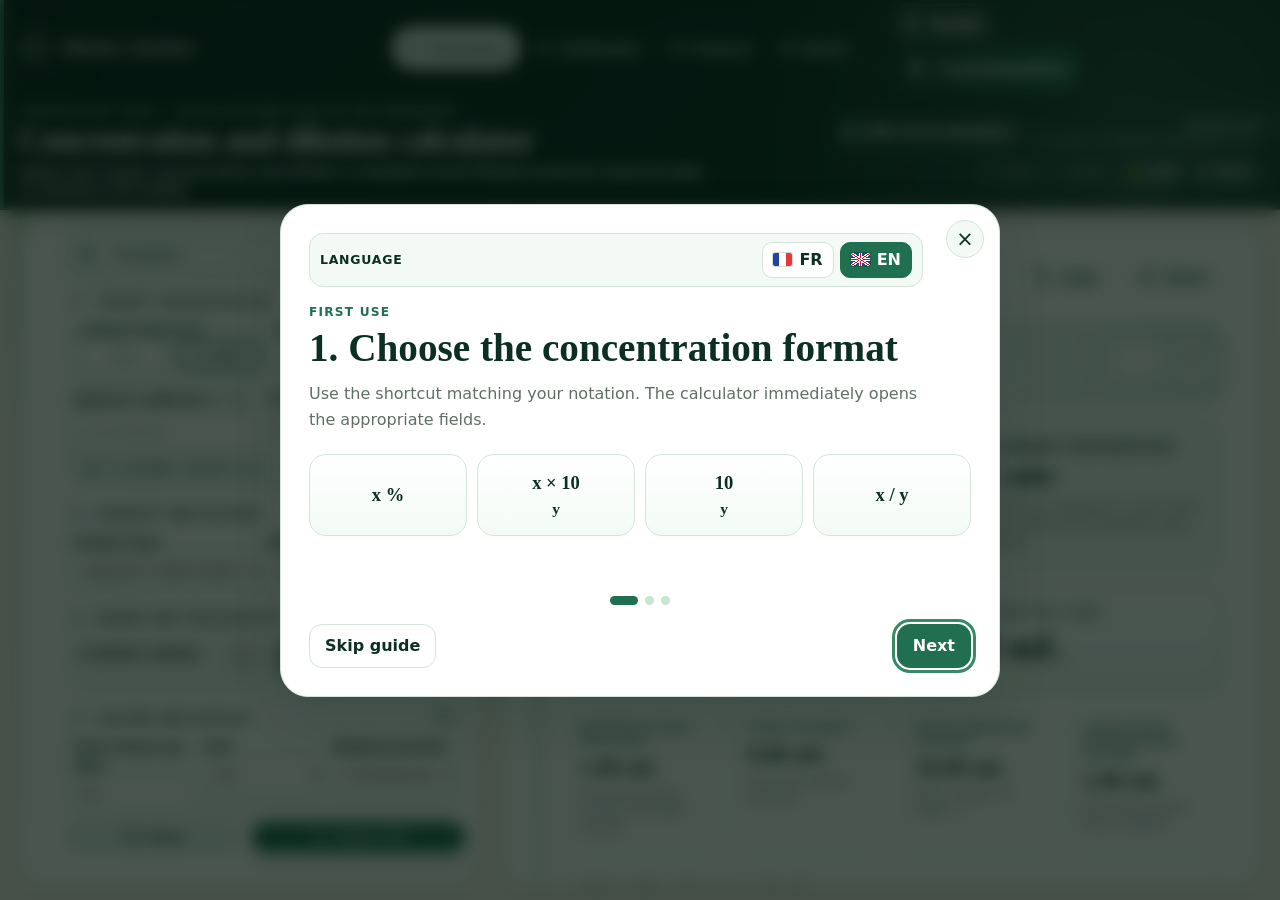
==== commit 4f70d0e6: "Fuse navigation workflow and hero into one desktop header" ====
--- a/index.html
+++ b/index.html
@@ -2780,30 +2780,44 @@
 
 
 
-/* CLEAN DESKTOP SYSTEM - unified header and stable split workspace */
+/* CLEAN DESKTOP SYSTEM - one header, stable full-height workspace */
 @media (min-width: 1000px) {
-  :root {
-    --desktop-header-height: 96px;
-  }
-
-  html {
-    scroll-padding-top: var(--desktop-header-height);
+  html,
+  body {
+    height: 100%;
+    overflow: hidden;
+  }
+
+  body {
+    min-height: 100dvh;
+    display: flex;
+    flex-direction: column;
   }
 
   .portfolio-nav {
-    position: sticky !important;
-    top: 0 !important;
+    position: relative !important;
+    top: auto !important;
     z-index: 140 !important;
-    background: rgba(6,31,23,.97) !important;
+    flex: 0 0 auto;
+    overflow: visible;
+    color: var(--white);
+    background:
+      radial-gradient(circle at 88% 65%, rgba(159,208,178,.16), transparent 23rem),
+      linear-gradient(135deg, var(--green-950), var(--green-900)) !important;
     border-bottom: 1px solid rgba(220,238,227,.18) !important;
     box-shadow: 0 10px 26px rgba(6,31,23,.13) !important;
-    backdrop-filter: blur(16px);
+  }
+
+  .portfolio-nav__main {
+    position: relative;
+    z-index: 3;
   }
 
   .portfolio-nav__inner {
+    width: min(100%,1440px);
     min-height: 54px !important;
-    padding-top: 6px !important;
-    padding-bottom: 6px !important;
+    margin: 0 auto;
+    padding: 6px max(198px, calc(env(safe-area-inset-right) + 198px)) 6px max(18px, env(safe-area-inset-left)) !important;
   }
 
   .portfolio-nav .top-controls {
@@ -2816,96 +2830,158 @@
     display: none !important;
   }
 
-  .portfolio-nav__workflow {
-    display: block;
-    min-height: 41px;
-    border-top: 1px solid rgba(255,255,255,.08);
-    background: rgba(255,255,255,.025);
-  }
-
-  .portfolio-nav__workflow .workflow-toolbar__inner {
-    width: min(100%, 1440px);
-    min-height: 41px;
+  .portfolio-nav__overview {
+    position: relative;
+    overflow: hidden;
+  }
+
+  .portfolio-nav__overview::after {
+    content: "";
+    position: absolute;
+    width: 260px;
+    height: 260px;
+    right: -120px;
+    bottom: -190px;
+    border: 1px solid rgba(255,255,255,.10);
+    border-radius: 50%;
+    box-shadow: 0 0 0 26px rgba(255,255,255,.022), 0 0 0 56px rgba(255,255,255,.016);
+    pointer-events: none;
+  }
+
+  .portfolio-nav__overview-inner {
+    position: relative;
+    z-index: 1;
+    width: min(100%,1440px);
+    min-height: 112px;
     margin: 0 auto;
-    padding: 4px 18px;
-    display: flex;
+    padding: 13px 18px 15px;
+    display: grid;
+    grid-template-columns: minmax(0,1fr) minmax(360px,520px);
     align-items: center;
-    justify-content: space-between;
-    gap: 14px;
-  }
-
-  .portfolio-nav__workflow .workflow-toolbar__status {
+    gap: 30px;
+  }
+
+  .portfolio-nav__overview .hero__copy {
+    max-width: 900px;
+  }
+
+  .portfolio-nav__overview .eyebrow {
+    margin-bottom: 5px;
+    color: var(--green-300);
+    font-size: .69rem;
+  }
+
+  .portfolio-nav__overview h1 {
+    margin: 0;
+    color: #fff;
+    font-family: Georgia, "Times New Roman", serif;
+    font-size: clamp(1.8rem,3vw,2.9rem);
+    line-height: 1.02;
+    letter-spacing: -.025em;
+  }
+
+  .portfolio-nav__overview .hero__subtitle {
+    margin: 7px 0 0;
+    max-width: 860px;
+    color: var(--green-100);
+    font-size: .86rem;
+    line-height: 1.4;
+  }
+
+  .portfolio-nav__overview-side {
+    min-width: 0;
+    display: grid;
+    justify-items: end;
+    gap: 10px;
+  }
+
+  .portfolio-nav__overview-meta {
+    width: 100%;
     min-width: 0;
     display: flex;
     align-items: center;
-    gap: 8px;
-  }
-
-  .portfolio-nav__workflow .workflow-toolbar__status strong {
+    justify-content: flex-end;
+    gap: 12px;
+  }
+
+  .portfolio-nav__overview .hero__badge {
+    padding: 7px 10px;
+    font-size: .74rem;
+  }
+
+  .portfolio-nav__overview .workflow-toolbar__status {
+    min-width: 0;
+    display: grid;
+    gap: 2px;
+    text-align: right;
+  }
+
+  .portfolio-nav__overview .workflow-toolbar__status strong {
     color: var(--green-300);
-    font-size: .75rem;
-    letter-spacing: .05em;
+    font-size: .67rem;
+    letter-spacing: .07em;
     text-transform: uppercase;
   }
 
-  .portfolio-nav__workflow .workflow-toolbar__message {
+  .portfolio-nav__overview .workflow-toolbar__message {
+    max-width: 360px;
     color: rgba(243,250,245,.76);
-    font-size: .76rem;
+    font-size: .74rem;
     white-space: nowrap;
     overflow: hidden;
     text-overflow: ellipsis;
   }
 
-  .portfolio-nav__workflow .workflow-toolbar__actions {
+  .portfolio-nav__overview .workflow-toolbar__actions {
     display: flex;
+    justify-content: flex-end;
+    flex-wrap: wrap;
     gap: 5px;
-    flex: 0 0 auto;
-  }
-
-  .portfolio-nav__workflow .tool-button {
+  }
+
+  .portfolio-nav__overview .tool-button {
     min-height: 30px;
     padding: 4px 8px;
-    border-color: rgba(255,255,255,.13);
+    border: 1px solid rgba(255,255,255,.13);
+    border-radius: 9px;
     background: rgba(255,255,255,.07);
     color: #f3faf5;
-    border-radius: 9px;
     font-size: .72rem;
   }
 
-  .portfolio-nav__workflow .tool-button:hover {
+  .portfolio-nav__overview .tool-button:hover {
     background: rgba(255,255,255,.12);
   }
 
-  .portfolio-nav__workflow .tool-button[aria-pressed="true"] {
+  .portfolio-nav__overview .tool-button[aria-pressed="true"] {
     border-color: rgba(159,208,178,.48);
     background: rgba(159,208,178,.18);
     color: #fff;
   }
 
-  body[data-workflow-status="validated"] .portfolio-nav__workflow {
-    box-shadow: inset 4px 0 0 #3f9c6f;
-  }
-  body[data-workflow-status="progress"] .portfolio-nav__workflow {
-    box-shadow: inset 4px 0 0 #d3a02f;
-  }
-  body[data-workflow-status="complete"] .portfolio-nav__workflow {
-    box-shadow: inset 4px 0 0 #3187b4;
-  }
-  body[data-workflow-status="error"] .portfolio-nav__workflow {
-    box-shadow: inset 4px 0 0 #b94d4d;
-  }
-
-  /* The hero stays in normal page flow. Once it has scrolled away,
-     the workspace exactly fills the viewport below the unified header. */
+  body[data-workflow-status="validated"] .portfolio-nav {
+    box-shadow: inset 4px 0 0 #3f9c6f, 0 10px 26px rgba(6,31,23,.13) !important;
+  }
+  body[data-workflow-status="progress"] .portfolio-nav {
+    box-shadow: inset 4px 0 0 #d3a02f, 0 10px 26px rgba(6,31,23,.13) !important;
+  }
+  body[data-workflow-status="complete"] .portfolio-nav {
+    box-shadow: inset 4px 0 0 #3187b4, 0 10px 26px rgba(6,31,23,.13) !important;
+  }
+  body[data-workflow-status="error"] .portfolio-nav {
+    box-shadow: inset 4px 0 0 #b94d4d, 0 10px 26px rgba(6,31,23,.13) !important;
+  }
+
   .workspace,
   body.layout-split .workspace {
-    width: min(100%, 1440px) !important;
-    height: calc(100dvh - var(--desktop-header-height)) !important;
+    flex: 1 1 auto;
     min-height: 0 !important;
+    height: auto !important;
+    width: min(100%,1440px) !important;
     margin: 0 auto !important;
-    padding: 12px 18px !important;
+    padding: 10px 18px 12px !important;
     display: grid !important;
-    grid-template-columns: minmax(340px, var(--config-width)) minmax(0,1fr) !important;
+    grid-template-columns: minmax(340px,var(--config-width)) minmax(0,1fr) !important;
     grid-template-rows: minmax(0,1fr) !important;
     gap: 24px !important;
     align-items: stretch !important;
@@ -2977,7 +3053,6 @@
     scroll-margin-top: 14px;
   }
 
-  /* Laptop-height compaction keeps the whole left card visible without a scrollbar. */
   .config-card .panel-heading {
     display: none !important;
   }
@@ -3035,40 +3110,25 @@
 }
 
 @media (min-width: 1000px) and (max-height: 900px) {
-  :root {
-    --desktop-header-height: 92px;
-  }
-
   .portfolio-nav__inner {
-    min-height: 51px !important;
+    min-height: 50px !important;
     padding-top: 4px !important;
     padding-bottom: 4px !important;
   }
 
-  .portfolio-nav__workflow,
-  .portfolio-nav__workflow .workflow-toolbar__inner {
-    min-height: 40px;
-  }
-
-  .hero {
-    padding-top: 15px;
-    padding-bottom: 16px;
-  }
-
-  .hero h1 {
-    font-size: clamp(1.75rem,2.7vw,2.55rem);
-  }
-
-  .hero__subtitle {
-    margin-top: 7px;
-    font-size: .88rem;
-  }
-
-  .workspace,
-  body.layout-split .workspace {
-    height: calc(100dvh - var(--desktop-header-height)) !important;
-    padding-top: 10px !important;
-    padding-bottom: 10px !important;
+  .portfolio-nav__overview-inner {
+    min-height: 96px;
+    padding-top: 9px;
+    padding-bottom: 10px;
+  }
+
+  .portfolio-nav__overview h1 {
+    font-size: clamp(1.68rem,2.65vw,2.45rem);
+  }
+
+  .portfolio-nav__overview .hero__subtitle {
+    margin-top: 5px;
+    font-size: .82rem;
   }
 
   .config-card .card__inner {
@@ -3177,33 +3237,36 @@
 }
 
 @media (min-width: 1000px) and (max-height: 720px) {
-  :root {
-    --desktop-header-height: 86px;
-  }
-
-  .portfolio-nav__workflow .workflow-toolbar__message {
+  .portfolio-nav__overview-inner {
+    min-height: 82px;
+    grid-template-columns: minmax(0,1fr) minmax(330px,460px);
+    padding-top: 7px;
+    padding-bottom: 8px;
+  }
+
+  .portfolio-nav__overview .eyebrow {
     display: none;
   }
 
-  .portfolio-nav__workflow .tool-button span:last-child {
+  .portfolio-nav__overview h1 {
+    font-size: clamp(1.5rem,2.3vw,2.05rem);
+  }
+
+  .portfolio-nav__overview .hero__subtitle,
+  .portfolio-nav__overview .workflow-toolbar__message {
     display: none;
   }
 
-  .portfolio-nav__workflow .tool-button {
+  .portfolio-nav__overview .tool-button span:last-child {
+    display: none;
+  }
+
+  .portfolio-nav__overview .tool-button {
     min-width: 30px;
     justify-content: center;
     padding: 3px 6px;
   }
 
-  .hero .eyebrow {
-    display: none;
-  }
-
-  .hero {
-    padding-top: 10px;
-    padding-bottom: 11px;
-  }
-
   .config-card .format-shortcuts-block__head {
     display: none;
   }
@@ -3214,9 +3277,9 @@
   }
 }
 
-/* Mobile keeps the existing single compact section header. */
+/* Mobile keeps the existing compact navigation and no desktop hero block. */
 @media (max-width: 999px) {
-  .portfolio-nav__workflow {
+  .portfolio-nav__overview {
     display: none !important;
   }
 }
@@ -3369,80 +3432,85 @@
     </div>
   </section>
 
-  <nav class="portfolio-nav" aria-label="Navigation principale" data-i18n-aria="sectionNavigationAria">
-    <div class="portfolio-nav__inner">
-      <a class="portfolio-nav__brand" href="#top" data-nav-home>
-        <span class="portfolio-nav__brand-mark" aria-hidden="true">DC</span>
-        <span class="portfolio-nav__brand-text" data-i18n="navBrand">Dilution Calculator</span>
-      </a>
-      <button class="portfolio-nav__toggle" id="section-menu-toggle" type="button" aria-controls="section-menu" aria-expanded="false" data-i18n-aria="openSectionMenu">
-        <span class="portfolio-nav__toggle-lines" aria-hidden="true"></span>
-        <span class="mobile-section-current" aria-hidden="true">
-          <span class="mobile-section-current__number" id="mobile-current-section-number">01</span>
-          <span class="mobile-section-current__label" id="mobile-current-section-label" data-i18n="navParameters">Paramètres</span>
-          <span class="mobile-section-current__chevron">⌄</span>
-        </span>
-      </button>
-      <div class="portfolio-nav__links" id="section-menu">
-        <a class="portfolio-nav__link is-active" href="#parameters" data-nav-section="parameters"><span class="portfolio-nav__number">01</span><span data-i18n="navParameters">Paramètres</span></a>
-        <a class="portfolio-nav__link" href="#verification" data-nav-section="verification"><span class="portfolio-nav__number">02</span><span data-i18n="navVerification">Vérification</span></a>
-        <a class="portfolio-nav__link" href="#protocol" data-nav-section="protocol"><span class="portfolio-nav__number">03</span><span data-i18n="navProtocol">Protocole</span></a>
-        <a class="portfolio-nav__link" href="#export" data-nav-section="export"><span class="portfolio-nav__number">04</span><span data-i18n="navExport">Export</span></a>
-      </div>
-      <div class="top-controls">
-        <span class="workflow-status-pill" id="workflow-status-pill" data-status="entry"><span class="workflow-status-dot"></span><span id="workflow-status-text" data-i18n="statusEntry">Saisie</span></span>
-        <div class="quick-actions-wrap">
-          <button type="button" class="guide-trigger" id="quick-actions-trigger" aria-controls="quick-actions-menu" aria-expanded="false" data-i18n-aria="quickActionsMenuAria">
-            <span class="guide-trigger__icon" aria-hidden="true">⋯</span>
-            <span class="guide-trigger__label" data-i18n="quickActionsLabel">Actions</span>
+  <header class="portfolio-nav" id="top">
+    <nav class="portfolio-nav__main" aria-label="Navigation principale" data-i18n-aria="sectionNavigationAria">
+      <div class="portfolio-nav__inner">
+        <a class="portfolio-nav__brand" href="#top" data-nav-home>
+          <span class="portfolio-nav__brand-mark" aria-hidden="true">DC</span>
+          <span class="portfolio-nav__brand-text" data-i18n="navBrand">Dilution Calculator</span>
+        </a>
+
+        <button class="portfolio-nav__toggle" id="section-menu-toggle" type="button" aria-controls="section-menu" aria-expanded="false" data-i18n-aria="openSectionMenu">
+          <span class="portfolio-nav__toggle-lines" aria-hidden="true"></span>
+          <span class="mobile-section-current" aria-hidden="true">
+            <span class="mobile-section-current__number" id="mobile-current-section-number">01</span>
+            <span class="mobile-section-current__label" id="mobile-current-section-label" data-i18n="navParameters">Paramètres</span>
+            <span class="mobile-section-current__chevron">⌄</span>
+          </span>
+        </button>
+
+        <div class="portfolio-nav__links" id="section-menu">
+          <a class="portfolio-nav__link is-active" href="#parameters" data-nav-section="parameters"><span class="portfolio-nav__number">01</span><span data-i18n="navParameters">Paramètres</span></a>
+          <a class="portfolio-nav__link" href="#verification" data-nav-section="verification"><span class="portfolio-nav__number">02</span><span data-i18n="navVerification">Vérification</span></a>
+          <a class="portfolio-nav__link" href="#protocol" data-nav-section="protocol"><span class="portfolio-nav__number">03</span><span data-i18n="navProtocol">Protocole</span></a>
+          <a class="portfolio-nav__link" href="#export" data-nav-section="export"><span class="portfolio-nav__number">04</span><span data-i18n="navExport">Export</span></a>
+        </div>
+
+        <div class="top-controls">
+          <span class="workflow-status-pill" id="workflow-status-pill" data-status="entry"><span class="workflow-status-dot"></span><span id="workflow-status-text" data-i18n="statusEntry">Saisie</span></span>
+          <div class="quick-actions-wrap">
+            <button type="button" class="guide-trigger" id="quick-actions-trigger" aria-controls="quick-actions-menu" aria-expanded="false" data-i18n-aria="quickActionsMenuAria">
+              <span class="guide-trigger__icon" aria-hidden="true">⋯</span>
+              <span class="guide-trigger__label" data-i18n="quickActionsLabel">Actions</span>
+            </button>
+            <div class="quick-actions-menu" id="quick-actions-menu" hidden>
+              <button type="button" data-command="toggle-lock"><span aria-hidden="true">🔒</span><span data-i18n="lockProtocol">Verrouiller le protocole</span></button>
+              <button type="button" data-command="toggle-fullscreen"><span aria-hidden="true">⛶</span><span data-i18n="labFullscreen">Mode plein écran</span></button>
+              <button type="button" data-command="demo"><span aria-hidden="true">▶</span><span data-i18n="demoMode">Mode démonstration</span></button>
+              <button type="button" data-command="command-palette"><span aria-hidden="true">⌘K</span><span data-i18n="commandPalette">Palette de commandes</span></button>
+              <button type="button" data-command="copy-field"><span aria-hidden="true">⧉</span><span data-i18n="copyFieldValue">Copier la valeur du champ actif</span></button>
+              <button type="button" data-command="paste-field"><span aria-hidden="true">↳</span><span data-i18n="pasteFieldValue">Coller dans le champ actif</span></button>
+            </div>
+          </div>
+          <button type="button" class="guide-trigger" id="guide-trigger" data-i18n-aria="guideAria">
+            <span class="guide-trigger__icon" aria-hidden="true">?</span>
+            <span class="guide-trigger__label" data-i18n="guide">Guide</span>
           </button>
-          <div class="quick-actions-menu" id="quick-actions-menu" hidden>
-            <button type="button" data-command="toggle-lock"><span aria-hidden="true">🔒</span><span data-i18n="lockProtocol">Verrouiller le protocole</span></button>
-            <button type="button" data-command="toggle-fullscreen"><span aria-hidden="true">⛶</span><span data-i18n="labFullscreen">Mode plein écran</span></button>
-            <button type="button" data-command="demo"><span aria-hidden="true">▶</span><span data-i18n="demoMode">Mode démonstration</span></button>
-            <button type="button" data-command="command-palette"><span aria-hidden="true">⌘K</span><span data-i18n="commandPalette">Palette de commandes</span></button>
-            <button type="button" data-command="copy-field"><span aria-hidden="true">⧉</span><span data-i18n="copyFieldValue">Copier la valeur du champ actif</span></button>
-            <button type="button" data-command="paste-field"><span aria-hidden="true">↳</span><span data-i18n="pasteFieldValue">Coller dans le champ actif</span></button>
+          <div class="customization-trigger-group">
+            <button type="button" class="customization-trigger" id="customization-trigger" aria-controls="customization-panel" aria-expanded="false" data-i18n-aria="customizationAria">
+              <span class="gear" aria-hidden="true">⚙</span>
+              <span class="trigger-label" data-i18n="customize">Personnalisation</span>
+            </button>
           </div>
         </div>
-        <button type="button" class="guide-trigger" id="guide-trigger" data-i18n-aria="guideAria">
-          <span class="guide-trigger__icon" aria-hidden="true">?</span>
-          <span class="guide-trigger__label" data-i18n="guide">Guide</span>
-        </button>
-        <div class="customization-trigger-group">
-          <button type="button" class="customization-trigger" id="customization-trigger" aria-controls="customization-panel" aria-expanded="false" data-i18n-aria="customizationAria">
-            <span class="gear" aria-hidden="true">⚙</span>
-            <span class="trigger-label" data-i18n="customize">Personnalisation</span>
-          </button>
+      </div>
+    </nav>
+
+    <div class="portfolio-nav__overview">
+      <div class="portfolio-nav__overview-inner">
+        <div class="hero__copy">
+          <p class="eyebrow" data-i18n="heroEyebrow">Outil de laboratoire · Calcul exécuté dans le navigateur</p>
+          <h1 data-i18n="heroTitle">Calculateur de concentration et dilution</h1>
+          <p class="hero__subtitle" data-i18n="heroSubtitle">Définissez la concentration souhaitée et obtenez un protocole de dilution en cascade complet, tube par tube, sur ordinateur comme sur mobile.</p>
         </div>
-      </div>
-    </div>
-
-    <div class="portfolio-nav__workflow" id="workflow-toolbar" aria-label="Workflow">
-      <div class="workflow-toolbar__inner">
+
+        <div class="portfolio-nav__overview-side">
+          <div class="portfolio-nav__overview-meta">
+            <div class="hero__badge"><span class="hero__badge-dot"></span><span data-i18n="localCalculation">Calcul 100 % local</span></div>
             <div class="workflow-toolbar__status">
               <strong data-i18n="workflow">Workflow</strong>
               <span class="workflow-toolbar__message" id="workflow-message" data-i18n="workflowReady">Configurez la préparation puis vérifiez le protocole.</span>
             </div>
-            <div class="workflow-toolbar__actions">
-              <button class="tool-button" type="button" id="history-back" data-i18n-aria="undoAria"><span aria-hidden="true">↶</span><span data-i18n="undo">Annuler</span></button>
-              <button class="tool-button" type="button" id="history-forward" data-i18n-aria="redoAria"><span aria-hidden="true">↷</span><span data-i18n="redo">Rétablir</span></button>
-              <button class="tool-button" type="button" id="protocol-lock"><span aria-hidden="true">🔓</span><span data-lock-label data-i18n="lock">Verrouiller</span></button>
-              <button class="tool-button" type="button" id="demo-mode-button"><span aria-hidden="true">▶</span><span data-i18n="demo">Démo</span></button>
-            </div>
           </div>
-    </div>
-  </nav>
-
-
-  <header class="hero" id="top">
-    <div class="hero__inner">
-      <div class="hero__copy">
-        <p class="eyebrow" data-i18n="heroEyebrow">Outil de laboratoire · Calcul exécuté dans le navigateur</p>
-        <h1 data-i18n="heroTitle">Calculateur de concentration et dilution</h1>
-        <p class="hero__subtitle" data-i18n="heroSubtitle">Définissez la concentration souhaitée et obtenez un protocole de dilution en cascade complet, tube par tube, sur ordinateur comme sur mobile.</p>
+
+          <div class="workflow-toolbar__actions">
+            <button class="tool-button" type="button" id="history-back" data-i18n-aria="undoAria"><span aria-hidden="true">↶</span><span data-i18n="undo">Annuler</span></button>
+            <button class="tool-button" type="button" id="history-forward" data-i18n-aria="redoAria"><span aria-hidden="true">↷</span><span data-i18n="redo">Rétablir</span></button>
+            <button class="tool-button" type="button" id="protocol-lock"><span aria-hidden="true">🔓</span><span data-lock-label data-i18n="lock">Verrouiller</span></button>
+            <button class="tool-button" type="button" id="demo-mode-button"><span aria-hidden="true">▶</span><span data-i18n="demo">Démo</span></button>
+          </div>
+        </div>
       </div>
-      <div class="hero__badge"><span class="hero__badge-dot"></span><span data-i18n="localCalculation">Calcul 100 % local</span></div>
     </div>
   </header>
 
@@ -6504,11 +6572,20 @@
   elements.sectionNavLinks.forEach((link) => {
     link.addEventListener("click", (event) => {
       const sectionKey = link.dataset.navSection;
-      if (window.innerWidth >= 1000 && sectionKey !== "parameters") {
-        const target = document.getElementById(sectionKey);
-        if (target) {
-          event.preventDefault();
-          target.scrollIntoView({ behavior: accessibilityState.reduceMotion ? "auto" : "smooth", block: "start" });
+      if (window.innerWidth >= 1000) {
+        const resultsPane = document.querySelector(".results-card");
+        event.preventDefault();
+
+        if (sectionKey === "parameters") {
+          resultsPane?.scrollTo({ top: 0, behavior: accessibilityState.reduceMotion ? "auto" : "smooth" });
+        } else {
+          const target = document.getElementById(sectionKey);
+          if (target && resultsPane) {
+            const paneTop = resultsPane.getBoundingClientRect().top;
+            const targetTop = target.getBoundingClientRect().top;
+            const nextTop = resultsPane.scrollTop + targetTop - paneTop - 12;
+            resultsPane.scrollTo({ top: nextTop, behavior: accessibilityState.reduceMotion ? "auto" : "smooth" });
+          }
         }
       }
       setActiveSection(sectionKey);
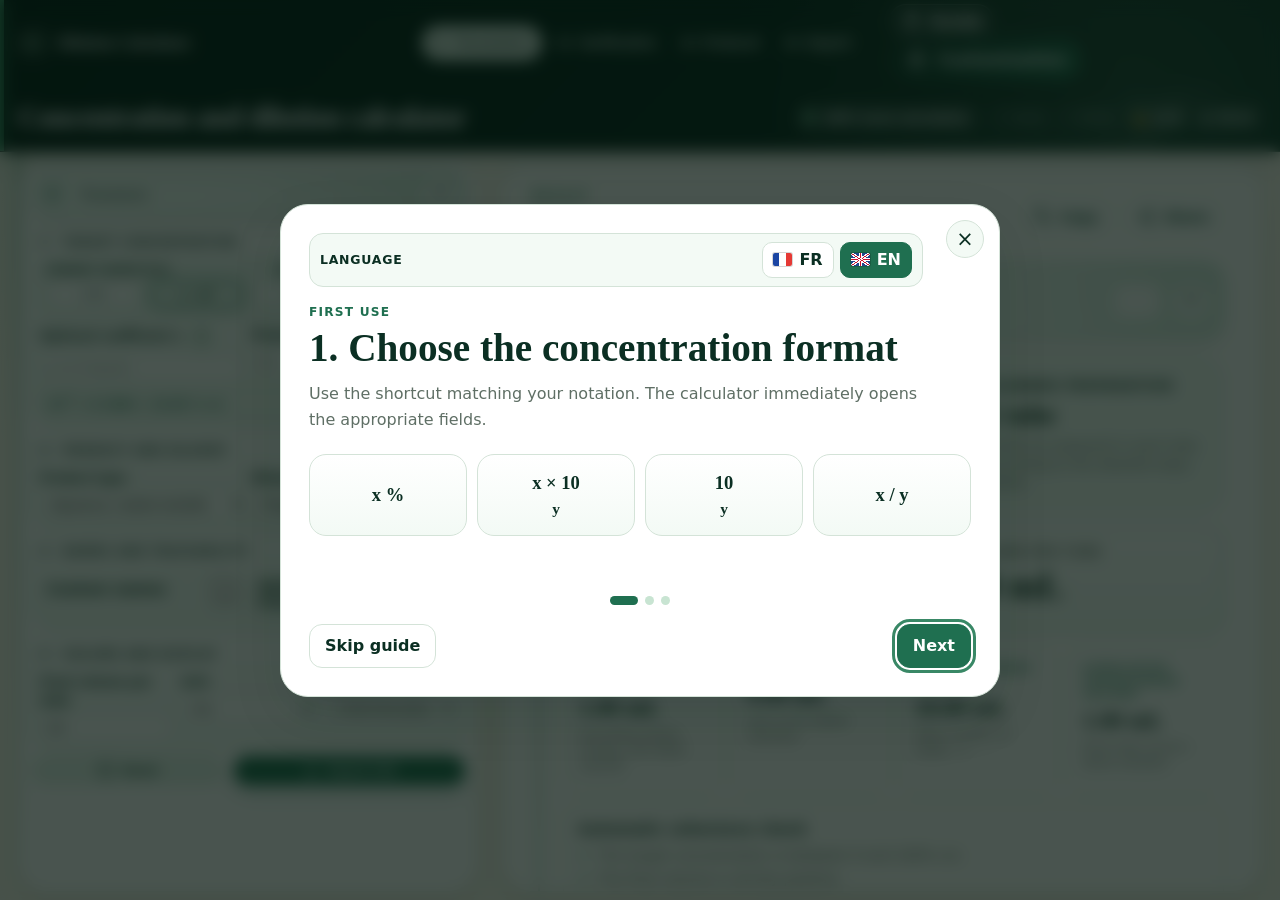
==== commit 0663c2e7: "Improve desktop header readability and restore parameters visibility" ====
--- a/index.html
+++ b/index.html
@@ -3281,6 +3281,261 @@
 @media (max-width: 999px) {
   .portfolio-nav__overview {
     display: none !important;
+  }
+}
+
+
+/* FINAL DESKTOP READABILITY - compact header, full parameters visibility */
+@media (min-width: 1000px) {
+  /* Keep the unified header compact enough to leave room for the work area. */
+  .portfolio-nav__inner {
+    min-height: 48px !important;
+    padding-top: 4px !important;
+    padding-bottom: 4px !important;
+  }
+
+  .portfolio-nav__brand-mark {
+    width: 30px;
+    height: 30px;
+    border-radius: 10px;
+  }
+
+  .portfolio-nav__link {
+    min-height: 34px;
+    padding: 6px 9px;
+    font-size: .74rem;
+  }
+
+  .portfolio-nav .guide-trigger,
+  .portfolio-nav .customization-trigger {
+    min-height: 34px;
+    padding-top: 5px;
+    padding-bottom: 5px;
+  }
+
+  .portfolio-nav__overview-inner {
+    min-height: 66px !important;
+    padding: 7px 18px 8px !important;
+    grid-template-columns: minmax(0,1fr) auto !important;
+    gap: 22px !important;
+  }
+
+  .portfolio-nav__overview .eyebrow,
+  .portfolio-nav__overview .hero__subtitle {
+    display: none !important;
+  }
+
+  .portfolio-nav__overview h1 {
+    font-size: clamp(1.55rem, 2.3vw, 2.15rem) !important;
+    line-height: 1 !important;
+    white-space: nowrap;
+    overflow: hidden;
+    text-overflow: ellipsis;
+  }
+
+  .portfolio-nav__overview-side {
+    display: flex !important;
+    align-items: center;
+    justify-content: flex-end;
+    gap: 10px !important;
+  }
+
+  .portfolio-nav__overview-meta {
+    width: auto !important;
+    flex: 0 1 auto;
+    gap: 10px !important;
+  }
+
+  .portfolio-nav__overview .workflow-toolbar__status {
+    display: none !important;
+  }
+
+  .portfolio-nav__overview .hero__badge {
+    flex: 0 0 auto;
+    padding: 6px 9px !important;
+    font-size: .72rem !important;
+  }
+
+  .portfolio-nav__overview .workflow-toolbar__actions {
+    flex-wrap: nowrap !important;
+    gap: 5px !important;
+  }
+
+  .portfolio-nav__overview .tool-button {
+    min-height: 29px !important;
+    padding: 4px 7px !important;
+    font-size: .7rem !important;
+  }
+
+  /* Give the work area every remaining pixel and never crop the card borders. */
+  .workspace,
+  body.layout-split .workspace {
+    padding-top: 8px !important;
+    padding-bottom: 8px !important;
+    min-height: 0 !important;
+  }
+
+  .config-card,
+  .results-card {
+    height: 100% !important;
+    min-height: 0 !important;
+    max-height: none !important;
+  }
+
+  .config-card {
+    overflow: hidden !important;
+  }
+
+  .config-card > .card__inner {
+    height: 100% !important;
+    min-height: 0 !important;
+    padding: 10px 12px 10px !important;
+    display: flex;
+    flex-direction: column;
+  }
+
+  .config-card .major-section-banner {
+    flex: 0 0 auto;
+    min-height: 38px !important;
+    margin-bottom: 5px !important;
+    padding: 5px 7px !important;
+  }
+
+  .config-card .major-section-banner__number {
+    width: 28px !important;
+    height: 28px !important;
+    font-size: .72rem !important;
+  }
+
+  .config-card .major-section-banner__title {
+    font-size: .95rem !important;
+  }
+
+  .config-card .major-section-banner__eyebrow,
+  .config-card .major-section-banner__meta {
+    display: none !important;
+  }
+
+  .config-card .form-section {
+    flex: 0 0 auto;
+    padding: 7px 8px !important;
+  }
+
+  .config-card .form-section + .form-section {
+    margin-top: 5px !important;
+  }
+
+  .config-card .form-section__head {
+    min-height: 21px !important;
+    margin-bottom: 4px !important;
+  }
+
+  .config-card .form-section__title {
+    font-size: .68rem !important;
+  }
+
+  .config-card .format-shortcuts-block {
+    margin-bottom: 4px !important;
+    padding: 5px !important;
+  }
+
+  .config-card .format-shortcuts-block__head {
+    margin-bottom: 4px !important;
+    font-size: .61rem !important;
+  }
+
+  .config-card .format-shortcut {
+    min-height: 29px !important;
+    padding: 3px 4px !important;
+    font-size: .77rem !important;
+  }
+
+  .config-card .mode-panel {
+    margin-top: 4px !important;
+    padding-top: 4px !important;
+  }
+
+  .config-card .field-grid {
+    gap: 5px 7px !important;
+  }
+
+  .config-card label {
+    font-size: .74rem !important;
+    line-height: 1.15 !important;
+  }
+
+  .config-card input,
+  .config-card select {
+    min-height: 31px !important;
+    margin-top: 3px !important;
+    padding: 4px 7px !important;
+    font-size: .81rem !important;
+  }
+
+  .config-card .normalized-preview {
+    margin-top: 4px !important;
+    padding: 5px 7px !important;
+    font-size: .7rem !important;
+  }
+
+  .config-card .optional-fields {
+    padding: 5px 6px !important;
+  }
+
+  .config-card .config-actions {
+    flex: 0 0 auto;
+    margin-top: 5px !important;
+  }
+
+  .config-card .config-actions .button {
+    min-height: 29px !important;
+    padding: 4px 7px !important;
+    font-size: .69rem !important;
+  }
+}
+
+/* Shorter laptops: remove secondary labels before shrinking controls. */
+@media (min-width: 1000px) and (max-height: 820px) {
+  .portfolio-nav__overview-inner {
+    min-height: 58px !important;
+    padding-top: 5px !important;
+    padding-bottom: 6px !important;
+  }
+
+  .portfolio-nav__overview h1 {
+    font-size: clamp(1.4rem, 2vw, 1.85rem) !important;
+  }
+
+  .portfolio-nav__overview .hero__badge {
+    display: none !important;
+  }
+
+  .config-card .format-shortcuts-block__head {
+    display: none !important;
+  }
+
+  .config-card .mode-panel > .field-note:not(.field-error),
+  .config-card .unit-conversion-note {
+    display: none !important;
+  }
+}
+
+/* Very short desktop windows: keep every control reachable with an internal scroll
+   rather than clipping content. The card itself remains fixed in place. */
+@media (min-width: 1000px) and (max-height: 690px) {
+  .config-card {
+    overflow-y: auto !important;
+    scrollbar-width: thin;
+  }
+
+  .config-card::-webkit-scrollbar {
+    display: block !important;
+    width: 6px;
+  }
+
+  .config-card::-webkit-scrollbar-thumb {
+    border-radius: 999px;
+    background: rgba(31,111,80,.24);
   }
 }
 
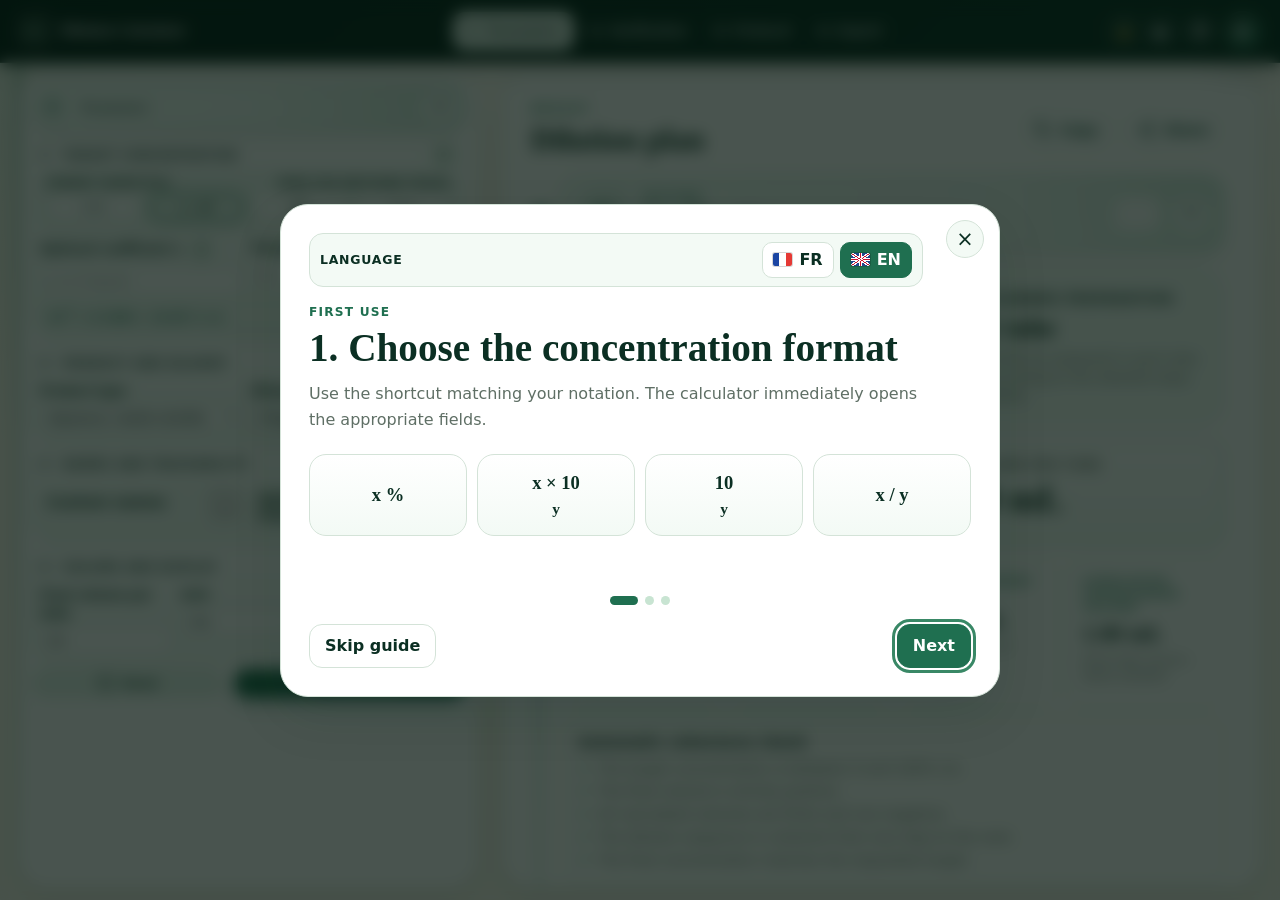
==== commit 9e8e196b: "Rebuild desktop header and fix native select menus" ====
--- a/index.html
+++ b/index.html
@@ -2780,7 +2780,7 @@
 
 
 
-/* CLEAN DESKTOP SYSTEM - one header, stable full-height workspace */
+/* CLEAN DESKTOP SYSTEM - ergonomic toolbar, visible parameters, native selects */
 @media (min-width: 1000px) {
   html,
   body {
@@ -2799,13 +2799,11 @@
     top: auto !important;
     z-index: 140 !important;
     flex: 0 0 auto;
-    overflow: visible;
-    color: var(--white);
-    background:
-      radial-gradient(circle at 88% 65%, rgba(159,208,178,.16), transparent 23rem),
-      linear-gradient(135deg, var(--green-950), var(--green-900)) !important;
-    border-bottom: 1px solid rgba(220,238,227,.18) !important;
-    box-shadow: 0 10px 26px rgba(6,31,23,.13) !important;
+    overflow: visible !important;
+    color: #fff;
+    background: linear-gradient(135deg, var(--green-950), var(--green-900)) !important;
+    border-bottom: 1px solid rgba(220,238,227,.16) !important;
+    box-shadow: 0 8px 24px rgba(6,31,23,.12) !important;
   }
 
   .portfolio-nav__main {
@@ -2815,161 +2813,183 @@
 
   .portfolio-nav__inner {
     width: min(100%,1440px);
-    min-height: 54px !important;
+    min-height: 62px !important;
     margin: 0 auto;
-    padding: 6px max(198px, calc(env(safe-area-inset-right) + 198px)) 6px max(18px, env(safe-area-inset-left)) !important;
-  }
-
-  .portfolio-nav .top-controls {
-    position: static !important;
-    margin-left: 10px;
-  }
-
-  .portfolio-nav .workflow-status-pill,
-  .portfolio-nav .quick-actions-wrap {
-    display: none !important;
-  }
-
-  .portfolio-nav__overview {
-    position: relative;
-    overflow: hidden;
-  }
-
-  .portfolio-nav__overview::after {
-    content: "";
-    position: absolute;
-    width: 260px;
-    height: 260px;
-    right: -120px;
-    bottom: -190px;
-    border: 1px solid rgba(255,255,255,.10);
-    border-radius: 50%;
-    box-shadow: 0 0 0 26px rgba(255,255,255,.022), 0 0 0 56px rgba(255,255,255,.016);
-    pointer-events: none;
-  }
-
-  .portfolio-nav__overview-inner {
-    position: relative;
-    z-index: 1;
-    width: min(100%,1440px);
-    min-height: 112px;
-    margin: 0 auto;
-    padding: 13px 18px 15px;
-    display: grid;
-    grid-template-columns: minmax(0,1fr) minmax(360px,520px);
-    align-items: center;
-    gap: 30px;
-  }
-
-  .portfolio-nav__overview .hero__copy {
-    max-width: 900px;
-  }
-
-  .portfolio-nav__overview .eyebrow {
-    margin-bottom: 5px;
-    color: var(--green-300);
-    font-size: .69rem;
-  }
-
-  .portfolio-nav__overview h1 {
-    margin: 0;
-    color: #fff;
-    font-family: Georgia, "Times New Roman", serif;
-    font-size: clamp(1.8rem,3vw,2.9rem);
-    line-height: 1.02;
-    letter-spacing: -.025em;
-  }
-
-  .portfolio-nav__overview .hero__subtitle {
-    margin: 7px 0 0;
-    max-width: 860px;
-    color: var(--green-100);
-    font-size: .86rem;
-    line-height: 1.4;
-  }
-
-  .portfolio-nav__overview-side {
+    padding: 7px 18px !important;
+    display: grid !important;
+    grid-template-columns: minmax(210px,270px) minmax(420px,1fr) auto !important;
+    align-items: center !important;
+    gap: 18px !important;
+  }
+
+  .portfolio-nav__brand {
+    min-width: 0;
+    gap: 9px;
+  }
+
+  .portfolio-nav__brand-mark {
+    width: 34px;
+    height: 34px;
+    border-radius: 11px;
+  }
+
+  .portfolio-nav__brand-copy {
     min-width: 0;
     display: grid;
-    justify-items: end;
-    gap: 10px;
-  }
-
-  .portfolio-nav__overview-meta {
-    width: 100%;
-    min-width: 0;
-    display: flex;
-    align-items: center;
-    justify-content: flex-end;
-    gap: 12px;
-  }
-
-  .portfolio-nav__overview .hero__badge {
-    padding: 7px 10px;
-    font-size: .74rem;
-  }
-
-  .portfolio-nav__overview .workflow-toolbar__status {
-    min-width: 0;
-    display: grid;
-    gap: 2px;
-    text-align: right;
-  }
-
-  .portfolio-nav__overview .workflow-toolbar__status strong {
-    color: var(--green-300);
-    font-size: .67rem;
-    letter-spacing: .07em;
-    text-transform: uppercase;
-  }
-
-  .portfolio-nav__overview .workflow-toolbar__message {
-    max-width: 360px;
-    color: rgba(243,250,245,.76);
-    font-size: .74rem;
-    white-space: nowrap;
+    gap: 1px;
+  }
+
+  .portfolio-nav__brand-text {
     overflow: hidden;
     text-overflow: ellipsis;
-  }
-
-  .portfolio-nav__overview .workflow-toolbar__actions {
-    display: flex;
-    justify-content: flex-end;
-    flex-wrap: wrap;
-    gap: 5px;
-  }
-
-  .portfolio-nav__overview .tool-button {
-    min-height: 30px;
-    padding: 4px 8px;
-    border: 1px solid rgba(255,255,255,.13);
+    white-space: nowrap;
+    font-size: .94rem;
+    line-height: 1.05;
+  }
+
+  .portfolio-nav__brand-subtitle {
+    overflow: hidden;
+    text-overflow: ellipsis;
+    white-space: nowrap;
+    color: rgba(229,243,234,.66);
+    font-family: "Segoe UI", Arial, sans-serif;
+    font-size: .61rem;
+    font-weight: 650;
+    line-height: 1.1;
+  }
+
+  .portfolio-nav__links {
+    margin: 0 !important;
+    justify-self: center;
+    justify-content: center !important;
+    gap: 4px !important;
+  }
+
+  .portfolio-nav__link {
+    min-height: 38px !important;
+    padding: 6px 10px !important;
+    border-radius: 12px !important;
+    color: rgba(243,250,245,.82) !important;
+    font-size: .74rem !important;
+    transition: background .14s ease, color .14s ease, border-color .14s ease !important;
+  }
+
+  .portfolio-nav__link:hover {
+    transform: none !important;
+    border-color: rgba(255,255,255,.12) !important;
+    background: rgba(255,255,255,.07) !important;
+    color: #fff !important;
+  }
+
+  .portfolio-nav__link.is-active {
+    border-color: rgba(159,208,178,.42) !important;
+    background: #e5f3ea !important;
+    color: var(--green-950) !important;
+  }
+
+  .portfolio-nav__number {
+    font-size: .61rem !important;
+  }
+
+  .top-controls {
+    position: static !important;
+    display: flex !important;
+    align-items: center !important;
+    justify-content: flex-end !important;
+    gap: 6px !important;
+    margin: 0 !important;
+  }
+
+  .workflow-status-pill {
+    display: inline-flex !important;
+    min-height: 32px;
+    padding: 5px 9px;
+    border: 1px solid rgba(255,255,255,.11);
+    background: rgba(255,255,255,.06);
+    color: #fff;
+  }
+
+  .header-hidden-status {
+    position: absolute;
+    width: 1px;
+    height: 1px;
+    overflow: hidden;
+    clip: rect(0,0,0,0);
+    white-space: nowrap;
+  }
+
+  .header-history {
+    display: inline-flex;
+    gap: 3px;
+    padding: 2px;
+    border: 1px solid rgba(255,255,255,.10);
+    border-radius: 10px;
+    background: rgba(255,255,255,.04);
+  }
+
+  .header-icon-button,
+  .header-action-button {
+    min-height: 32px;
+    border: 1px solid rgba(255,255,255,.12);
     border-radius: 9px;
-    background: rgba(255,255,255,.07);
-    color: #f3faf5;
+    background: rgba(255,255,255,.06);
+    color: #fff;
+    font: inherit;
+    font-weight: 800;
+    cursor: pointer;
+  }
+
+  .header-icon-button {
+    width: 32px;
+    padding: 0;
+    display: grid;
+    place-items: center;
+  }
+
+  .header-action-button {
+    display: inline-flex;
+    align-items: center;
+    gap: 6px;
+    padding: 5px 9px;
     font-size: .72rem;
   }
 
-  .portfolio-nav__overview .tool-button:hover {
+  .header-icon-button:hover,
+  .header-action-button:hover {
     background: rgba(255,255,255,.12);
   }
 
-  .portfolio-nav__overview .tool-button[aria-pressed="true"] {
-    border-color: rgba(159,208,178,.48);
-    background: rgba(159,208,178,.18);
-    color: #fff;
-  }
-
-  body[data-workflow-status="validated"] .portfolio-nav {
-    box-shadow: inset 4px 0 0 #3f9c6f, 0 10px 26px rgba(6,31,23,.13) !important;
-  }
-  body[data-workflow-status="progress"] .portfolio-nav {
-    box-shadow: inset 4px 0 0 #d3a02f, 0 10px 26px rgba(6,31,23,.13) !important;
-  }
-  body[data-workflow-status="complete"] .portfolio-nav {
-    box-shadow: inset 4px 0 0 #3187b4, 0 10px 26px rgba(6,31,23,.13) !important;
-  }
-  body[data-workflow-status="error"] .portfolio-nav {
-    box-shadow: inset 4px 0 0 #b94d4d, 0 10px 26px rgba(6,31,23,.13) !important;
+  .header-icon-button:disabled,
+  .header-action-button:disabled {
+    opacity: .4;
+    cursor: default;
+  }
+
+  .header-utility-button {
+    min-height: 32px !important;
+    padding: 5px 8px !important;
+    border-color: rgba(255,255,255,.12) !important;
+    background: rgba(255,255,255,.06) !important;
+    color: #fff !important;
+  }
+
+  .header-utility-button:hover {
+    background: rgba(255,255,255,.12) !important;
+  }
+
+  .header-utility-button .guide-trigger__icon,
+  .header-utility-button .gear {
+    width: 20px !important;
+    height: 20px !important;
+  }
+
+  .quick-actions-wrap {
+    display: block !important;
+  }
+
+  .quick-actions-menu {
+    top: calc(100% + 8px);
+    z-index: 200;
   }
 
   .workspace,
@@ -2985,13 +3005,13 @@
     grid-template-rows: minmax(0,1fr) !important;
     gap: 24px !important;
     align-items: stretch !important;
-    overflow: hidden !important;
+    overflow: visible !important;
   }
 
   .config-card,
   .results-card {
     min-height: 0 !important;
-    height: auto !important;
+    height: 100% !important;
     align-self: stretch !important;
   }
 
@@ -3002,15 +3022,20 @@
     width: auto !important;
     max-height: none !important;
     margin: 0 !important;
-    overflow: hidden !important;
-    z-index: 1 !important;
+    overflow: visible !important;
+    z-index: 3 !important;
     zoom: 1 !important;
   }
 
   .config-card > .card__inner {
     width: auto !important;
-    height: 100%;
+    height: 100% !important;
+    min-height: 0 !important;
+    padding: 10px 12px !important;
+    overflow: visible !important;
     transform: none !important;
+    display: flex;
+    flex-direction: column;
   }
 
   .results-card {
@@ -3025,15 +3050,10 @@
   .results-card::-webkit-scrollbar {
     width: 9px;
   }
-  .results-card::-webkit-scrollbar-track {
-    background: transparent;
-  }
+
   .results-card::-webkit-scrollbar-thumb {
     border-radius: 999px;
     background: rgba(31,111,80,.22);
-  }
-  .results-card::-webkit-scrollbar-thumb:hover {
-    background: rgba(31,111,80,.38);
   }
 
   .current-step-float {
@@ -3045,20 +3065,166 @@
     box-shadow: none !important;
   }
 
-  #parameters,
-  #verification,
-  #protocol,
-  #export,
-  .major-section {
-    scroll-margin-top: 14px;
-  }
-
-  .config-card .panel-heading {
-    display: none !important;
-  }
-
+  .config-card .panel-heading,
   .config-card .mode-grid {
     display: none !important;
+  }
+
+  .config-card .major-section-banner {
+    flex: 0 0 auto;
+    min-height: 39px !important;
+    margin-bottom: 5px !important;
+    padding: 5px 7px !important;
+  }
+
+  .config-card .major-section-banner__number {
+    width: 28px !important;
+    height: 28px !important;
+    font-size: .72rem !important;
+  }
+
+  .config-card .major-section-banner__title {
+    font-size: .95rem !important;
+  }
+
+  .config-card .major-section-banner__eyebrow,
+  .config-card .major-section-banner__meta {
+    display: none !important;
+  }
+
+  .config-card .form-section {
+    flex: 0 0 auto;
+    padding: 7px 8px !important;
+    overflow: visible !important;
+  }
+
+  .config-card .form-section + .form-section {
+    margin-top: 5px !important;
+  }
+
+  .config-card .form-section__head {
+    min-height: 21px !important;
+    margin-bottom: 4px !important;
+  }
+
+  .config-card .form-section__title {
+    font-size: .68rem !important;
+  }
+
+  .config-card .format-shortcuts-block {
+    margin-bottom: 4px !important;
+    padding: 5px !important;
+  }
+
+  .config-card .format-shortcuts-block__head {
+    margin-bottom: 4px !important;
+    font-size: .61rem !important;
+  }
+
+  .config-card .format-shortcut {
+    min-height: 29px !important;
+    padding: 3px 4px !important;
+    font-size: .77rem !important;
+  }
+
+  .config-card .mode-panel {
+    margin-top: 4px !important;
+    padding-top: 4px !important;
+  }
+
+  .config-card .mode-panel > .field-note:not(.field-error),
+  .config-card .unit-conversion-note {
+    display: none !important;
+  }
+
+  .config-card .field-grid {
+    gap: 5px 7px !important;
+    overflow: visible !important;
+  }
+
+  .config-card .field {
+    position: relative;
+    overflow: visible !important;
+  }
+
+  .config-card label {
+    font-size: .74rem !important;
+    line-height: 1.15 !important;
+  }
+
+  .config-card input,
+  .config-card select {
+    min-height: 31px !important;
+    margin-top: 3px !important;
+    font-size: .81rem !important;
+  }
+
+  .config-card input {
+    padding: 4px 7px !important;
+  }
+
+  /* Native selects keep native option behavior, but use the app's visual language. */
+  .config-card select {
+    position: relative;
+    z-index: 5;
+    appearance: none;
+    -webkit-appearance: none;
+    padding: 4px 30px 4px 9px !important;
+    border: 1px solid color-mix(in srgb, var(--green-700) 18%, var(--line));
+    border-radius: 10px !important;
+    background-color: #fff;
+    background-image:
+      linear-gradient(45deg, transparent 50%, var(--green-800) 50%),
+      linear-gradient(135deg, var(--green-800) 50%, transparent 50%),
+      linear-gradient(to right, rgba(31,111,80,.08), rgba(31,111,80,.08));
+    background-position:
+      calc(100% - 14px) 50%,
+      calc(100% - 10px) 50%,
+      calc(100% - 30px) 50%;
+    background-size: 4px 4px, 4px 4px, 1px 60%;
+    background-repeat: no-repeat;
+    color: var(--green-950);
+    box-shadow: inset 0 1px 0 rgba(255,255,255,.8);
+    cursor: pointer;
+  }
+
+  .config-card select:hover {
+    border-color: color-mix(in srgb, var(--green-700) 46%, var(--line));
+    background-color: var(--green-050);
+  }
+
+  .config-card select:focus,
+  .config-card select:focus-visible {
+    border-color: var(--green-700);
+    outline: 3px solid rgba(31,111,80,.14);
+    outline-offset: 1px;
+    background-color: #fff;
+  }
+
+  .config-card select option {
+    background: #fff;
+    color: #18231c;
+  }
+
+  body.dark-mode .config-card select {
+    border-color: rgba(255,255,255,.14);
+    background-color: #0c2119;
+    color: #f2faf5;
+    background-image:
+      linear-gradient(45deg, transparent 50%, #9fd0b2 50%),
+      linear-gradient(135deg, #9fd0b2 50%, transparent 50%),
+      linear-gradient(to right, rgba(255,255,255,.08), rgba(255,255,255,.08));
+  }
+
+  body.dark-mode .config-card select option {
+    background: #0c2119;
+    color: #f2faf5;
+  }
+
+  .config-card .normalized-preview {
+    margin-top: 4px !important;
+    padding: 5px 7px !important;
+    font-size: .7rem !important;
   }
 
   .config-card .form-section:has(#stock-solution-name) {
@@ -3075,6 +3241,10 @@
   .config-card .form-section:has(#stock-solution-name) > .optional-fields {
     min-width: 0;
     margin-top: 0 !important;
+  }
+
+  .config-card .optional-fields {
+    padding: 5px 6px !important;
   }
 
   .config-card .optional-fields__mobile-head {
@@ -3100,392 +3270,14 @@
   }
 
   .config-card .config-actions {
+    flex: 0 0 auto;
     position: static !important;
-    margin: 7px 0 0 !important;
+    margin: 5px 0 0 !important;
     padding: 0 !important;
     border-top: 0 !important;
     background: transparent !important;
     backdrop-filter: none !important;
   }
-}
-
-@media (min-width: 1000px) and (max-height: 900px) {
-  .portfolio-nav__inner {
-    min-height: 50px !important;
-    padding-top: 4px !important;
-    padding-bottom: 4px !important;
-  }
-
-  .portfolio-nav__overview-inner {
-    min-height: 96px;
-    padding-top: 9px;
-    padding-bottom: 10px;
-  }
-
-  .portfolio-nav__overview h1 {
-    font-size: clamp(1.68rem,2.65vw,2.45rem);
-  }
-
-  .portfolio-nav__overview .hero__subtitle {
-    margin-top: 5px;
-    font-size: .82rem;
-  }
-
-  .config-card .card__inner {
-    padding: 10px 12px 11px;
-  }
-
-  .config-card .major-section-banner {
-    min-height: 39px;
-    margin-bottom: 5px;
-    padding: 5px 7px;
-  }
-
-  .config-card .major-section-banner__number {
-    width: 28px;
-    height: 28px;
-    font-size: .72rem;
-  }
-
-  .config-card .major-section-banner__title {
-    font-size: .96rem;
-  }
-
-  .config-card .major-section-banner__eyebrow,
-  .config-card .major-section-banner__meta {
-    display: none !important;
-  }
-
-  .config-card .form-section {
-    padding: 7px 8px;
-  }
-
-  .config-card .form-section + .form-section {
-    margin-top: 5px;
-  }
-
-  .config-card .form-section__head {
-    min-height: 22px;
-    margin-bottom: 5px;
-  }
-
-  .config-card .form-section__title {
-    font-size: .68rem;
-  }
-
-  .config-card .format-shortcuts-block {
-    margin-bottom: 5px;
-    padding: 5px;
-  }
-
-  .config-card .format-shortcuts-block__head {
-    margin-bottom: 4px;
-    font-size: .61rem;
-  }
-
-  .config-card .format-shortcut {
-    min-height: 30px;
-    padding: 4px;
-    font-size: .78rem;
-  }
-
-  .config-card .mode-panel {
-    margin-top: 4px;
-    padding-top: 4px;
-  }
-
-  .config-card .mode-panel > .field-note:not(.field-error),
-  .config-card .unit-conversion-note {
-    display: none !important;
-  }
-
-  .config-card .field-grid {
-    gap: 5px 7px;
-  }
-
-  .config-card label {
-    font-size: .74rem;
-  }
-
-  .config-card input,
-  .config-card select {
-    min-height: 32px;
-    margin-top: 3px;
-    padding: 4px 7px;
-    font-size: .82rem;
-  }
-
-  .config-card .normalized-preview {
-    margin-top: 4px;
-    padding: 5px 7px;
-    font-size: .71rem;
-  }
-
-  .config-card .optional-fields {
-    padding: 5px 6px;
-  }
-
-  .config-card .config-actions {
-    margin-top: 5px !important;
-  }
-
-  .config-card .config-actions .button {
-    min-height: 30px;
-    padding: 4px 7px;
-    font-size: .7rem;
-  }
-}
-
-@media (min-width: 1000px) and (max-height: 720px) {
-  .portfolio-nav__overview-inner {
-    min-height: 82px;
-    grid-template-columns: minmax(0,1fr) minmax(330px,460px);
-    padding-top: 7px;
-    padding-bottom: 8px;
-  }
-
-  .portfolio-nav__overview .eyebrow {
-    display: none;
-  }
-
-  .portfolio-nav__overview h1 {
-    font-size: clamp(1.5rem,2.3vw,2.05rem);
-  }
-
-  .portfolio-nav__overview .hero__subtitle,
-  .portfolio-nav__overview .workflow-toolbar__message {
-    display: none;
-  }
-
-  .portfolio-nav__overview .tool-button span:last-child {
-    display: none;
-  }
-
-  .portfolio-nav__overview .tool-button {
-    min-width: 30px;
-    justify-content: center;
-    padding: 3px 6px;
-  }
-
-  .config-card .format-shortcuts-block__head {
-    display: none;
-  }
-
-  .config-card input,
-  .config-card select {
-    min-height: 29px;
-  }
-}
-
-/* Mobile keeps the existing compact navigation and no desktop hero block. */
-@media (max-width: 999px) {
-  .portfolio-nav__overview {
-    display: none !important;
-  }
-}
-
-
-/* FINAL DESKTOP READABILITY - compact header, full parameters visibility */
-@media (min-width: 1000px) {
-  /* Keep the unified header compact enough to leave room for the work area. */
-  .portfolio-nav__inner {
-    min-height: 48px !important;
-    padding-top: 4px !important;
-    padding-bottom: 4px !important;
-  }
-
-  .portfolio-nav__brand-mark {
-    width: 30px;
-    height: 30px;
-    border-radius: 10px;
-  }
-
-  .portfolio-nav__link {
-    min-height: 34px;
-    padding: 6px 9px;
-    font-size: .74rem;
-  }
-
-  .portfolio-nav .guide-trigger,
-  .portfolio-nav .customization-trigger {
-    min-height: 34px;
-    padding-top: 5px;
-    padding-bottom: 5px;
-  }
-
-  .portfolio-nav__overview-inner {
-    min-height: 66px !important;
-    padding: 7px 18px 8px !important;
-    grid-template-columns: minmax(0,1fr) auto !important;
-    gap: 22px !important;
-  }
-
-  .portfolio-nav__overview .eyebrow,
-  .portfolio-nav__overview .hero__subtitle {
-    display: none !important;
-  }
-
-  .portfolio-nav__overview h1 {
-    font-size: clamp(1.55rem, 2.3vw, 2.15rem) !important;
-    line-height: 1 !important;
-    white-space: nowrap;
-    overflow: hidden;
-    text-overflow: ellipsis;
-  }
-
-  .portfolio-nav__overview-side {
-    display: flex !important;
-    align-items: center;
-    justify-content: flex-end;
-    gap: 10px !important;
-  }
-
-  .portfolio-nav__overview-meta {
-    width: auto !important;
-    flex: 0 1 auto;
-    gap: 10px !important;
-  }
-
-  .portfolio-nav__overview .workflow-toolbar__status {
-    display: none !important;
-  }
-
-  .portfolio-nav__overview .hero__badge {
-    flex: 0 0 auto;
-    padding: 6px 9px !important;
-    font-size: .72rem !important;
-  }
-
-  .portfolio-nav__overview .workflow-toolbar__actions {
-    flex-wrap: nowrap !important;
-    gap: 5px !important;
-  }
-
-  .portfolio-nav__overview .tool-button {
-    min-height: 29px !important;
-    padding: 4px 7px !important;
-    font-size: .7rem !important;
-  }
-
-  /* Give the work area every remaining pixel and never crop the card borders. */
-  .workspace,
-  body.layout-split .workspace {
-    padding-top: 8px !important;
-    padding-bottom: 8px !important;
-    min-height: 0 !important;
-  }
-
-  .config-card,
-  .results-card {
-    height: 100% !important;
-    min-height: 0 !important;
-    max-height: none !important;
-  }
-
-  .config-card {
-    overflow: hidden !important;
-  }
-
-  .config-card > .card__inner {
-    height: 100% !important;
-    min-height: 0 !important;
-    padding: 10px 12px 10px !important;
-    display: flex;
-    flex-direction: column;
-  }
-
-  .config-card .major-section-banner {
-    flex: 0 0 auto;
-    min-height: 38px !important;
-    margin-bottom: 5px !important;
-    padding: 5px 7px !important;
-  }
-
-  .config-card .major-section-banner__number {
-    width: 28px !important;
-    height: 28px !important;
-    font-size: .72rem !important;
-  }
-
-  .config-card .major-section-banner__title {
-    font-size: .95rem !important;
-  }
-
-  .config-card .major-section-banner__eyebrow,
-  .config-card .major-section-banner__meta {
-    display: none !important;
-  }
-
-  .config-card .form-section {
-    flex: 0 0 auto;
-    padding: 7px 8px !important;
-  }
-
-  .config-card .form-section + .form-section {
-    margin-top: 5px !important;
-  }
-
-  .config-card .form-section__head {
-    min-height: 21px !important;
-    margin-bottom: 4px !important;
-  }
-
-  .config-card .form-section__title {
-    font-size: .68rem !important;
-  }
-
-  .config-card .format-shortcuts-block {
-    margin-bottom: 4px !important;
-    padding: 5px !important;
-  }
-
-  .config-card .format-shortcuts-block__head {
-    margin-bottom: 4px !important;
-    font-size: .61rem !important;
-  }
-
-  .config-card .format-shortcut {
-    min-height: 29px !important;
-    padding: 3px 4px !important;
-    font-size: .77rem !important;
-  }
-
-  .config-card .mode-panel {
-    margin-top: 4px !important;
-    padding-top: 4px !important;
-  }
-
-  .config-card .field-grid {
-    gap: 5px 7px !important;
-  }
-
-  .config-card label {
-    font-size: .74rem !important;
-    line-height: 1.15 !important;
-  }
-
-  .config-card input,
-  .config-card select {
-    min-height: 31px !important;
-    margin-top: 3px !important;
-    padding: 4px 7px !important;
-    font-size: .81rem !important;
-  }
-
-  .config-card .normalized-preview {
-    margin-top: 4px !important;
-    padding: 5px 7px !important;
-    font-size: .7rem !important;
-  }
-
-  .config-card .optional-fields {
-    padding: 5px 6px !important;
-  }
-
-  .config-card .config-actions {
-    flex: 0 0 auto;
-    margin-top: 5px !important;
-  }
 
   .config-card .config-actions .button {
     min-height: 29px !important;
@@ -3494,48 +3286,52 @@
   }
 }
 
-/* Shorter laptops: remove secondary labels before shrinking controls. */
-@media (min-width: 1000px) and (max-height: 820px) {
-  .portfolio-nav__overview-inner {
-    min-height: 58px !important;
+@media (min-width: 1000px) and (max-width: 1280px) {
+  .portfolio-nav__inner {
+    grid-template-columns: minmax(180px,220px) minmax(360px,1fr) auto !important;
+    gap: 10px !important;
+  }
+
+  .portfolio-nav__brand-subtitle,
+  .workflow-status-pill,
+  .header-history {
+    display: none !important;
+  }
+
+  .header-action-button span:last-child,
+  .header-utility-button .guide-trigger__label,
+  .header-utility-button .trigger-label {
+    display: none !important;
+  }
+
+  .header-action-button,
+  .header-utility-button {
+    width: 32px !important;
+    padding: 0 !important;
+    justify-content: center !important;
+  }
+}
+
+@media (min-width: 1000px) and (max-height: 720px) {
+  .portfolio-nav__inner {
+    min-height: 54px !important;
     padding-top: 5px !important;
-    padding-bottom: 6px !important;
-  }
-
-  .portfolio-nav__overview h1 {
-    font-size: clamp(1.4rem, 2vw, 1.85rem) !important;
-  }
-
-  .portfolio-nav__overview .hero__badge {
-    display: none !important;
+    padding-bottom: 5px !important;
   }
 
   .config-card .format-shortcuts-block__head {
     display: none !important;
   }
-
-  .config-card .mode-panel > .field-note:not(.field-error),
-  .config-card .unit-conversion-note {
+}
+
+/* Mobile preserves its compact section switcher. */
+@media (max-width: 999px) {
+  .portfolio-nav__brand-subtitle,
+  .header-hidden-status,
+  .header-history,
+  .header-action-button,
+  .header-demo-button {
     display: none !important;
-  }
-}
-
-/* Very short desktop windows: keep every control reachable with an internal scroll
-   rather than clipping content. The card itself remains fixed in place. */
-@media (min-width: 1000px) and (max-height: 690px) {
-  .config-card {
-    overflow-y: auto !important;
-    scrollbar-width: thin;
-  }
-
-  .config-card::-webkit-scrollbar {
-    display: block !important;
-    width: 6px;
-  }
-
-  .config-card::-webkit-scrollbar-thumb {
-    border-radius: 999px;
-    background: rgba(31,111,80,.24);
   }
 }
 
@@ -3692,7 +3488,10 @@
       <div class="portfolio-nav__inner">
         <a class="portfolio-nav__brand" href="#top" data-nav-home>
           <span class="portfolio-nav__brand-mark" aria-hidden="true">DC</span>
-          <span class="portfolio-nav__brand-text" data-i18n="navBrand">Dilution Calculator</span>
+          <span class="portfolio-nav__brand-copy">
+            <span class="portfolio-nav__brand-text" data-i18n="navBrand">Dilution Calculator</span>
+            <span class="portfolio-nav__brand-subtitle" data-i18n="heroTitle">Calculateur de concentration et dilution</span>
+          </span>
         </a>
 
         <button class="portfolio-nav__toggle" id="section-menu-toggle" type="button" aria-controls="section-menu" aria-expanded="false" data-i18n-aria="openSectionMenu">
@@ -3712,11 +3511,42 @@
         </div>
 
         <div class="top-controls">
-          <span class="workflow-status-pill" id="workflow-status-pill" data-status="entry"><span class="workflow-status-dot"></span><span id="workflow-status-text" data-i18n="statusEntry">Saisie</span></span>
+          <span class="workflow-status-pill" id="workflow-status-pill" data-status="entry">
+            <span class="workflow-status-dot"></span>
+            <span id="workflow-status-text" data-i18n="statusEntry">Saisie</span>
+          </span>
+
+          <span class="header-hidden-status" id="workflow-message" data-i18n="workflowReady">Configurez la préparation puis vérifiez le protocole.</span>
+
+          <div class="header-history" aria-label="Historique">
+            <button class="header-icon-button" type="button" id="history-back" data-i18n-aria="undoAria" aria-label="Annuler"><span aria-hidden="true">↶</span></button>
+            <button class="header-icon-button" type="button" id="history-forward" data-i18n-aria="redoAria" aria-label="Rétablir"><span aria-hidden="true">↷</span></button>
+          </div>
+
+          <button class="header-action-button" type="button" id="protocol-lock">
+            <span aria-hidden="true">🔓</span>
+            <span data-lock-label data-i18n="lock">Verrouiller</span>
+          </button>
+
+          <button class="header-icon-button header-demo-button" type="button" id="demo-mode-button" data-i18n-aria="demoMode" aria-label="Démo">
+            <span aria-hidden="true">▶</span>
+          </button>
+
+          <button type="button" class="guide-trigger header-utility-button" id="guide-trigger" data-i18n-aria="guideAria">
+            <span class="guide-trigger__icon" aria-hidden="true">?</span>
+            <span class="guide-trigger__label" data-i18n="guide">Guide</span>
+          </button>
+
+          <div class="customization-trigger-group">
+            <button type="button" class="customization-trigger header-utility-button" id="customization-trigger" aria-controls="customization-panel" aria-expanded="false" data-i18n-aria="customizationAria">
+              <span class="gear" aria-hidden="true">⚙</span>
+              <span class="trigger-label" data-i18n="customize">Personnalisation</span>
+            </button>
+          </div>
+
           <div class="quick-actions-wrap">
-            <button type="button" class="guide-trigger" id="quick-actions-trigger" aria-controls="quick-actions-menu" aria-expanded="false" data-i18n-aria="quickActionsMenuAria">
-              <span class="guide-trigger__icon" aria-hidden="true">⋯</span>
-              <span class="guide-trigger__label" data-i18n="quickActionsLabel">Actions</span>
+            <button type="button" class="header-icon-button" id="quick-actions-trigger" aria-controls="quick-actions-menu" aria-expanded="false" data-i18n-aria="quickActionsMenuAria" aria-label="Actions">
+              <span aria-hidden="true">⋯</span>
             </button>
             <div class="quick-actions-menu" id="quick-actions-menu" hidden>
               <button type="button" data-command="toggle-lock"><span aria-hidden="true">🔒</span><span data-i18n="lockProtocol">Verrouiller le protocole</span></button>
@@ -3727,46 +3557,9 @@
               <button type="button" data-command="paste-field"><span aria-hidden="true">↳</span><span data-i18n="pasteFieldValue">Coller dans le champ actif</span></button>
             </div>
           </div>
-          <button type="button" class="guide-trigger" id="guide-trigger" data-i18n-aria="guideAria">
-            <span class="guide-trigger__icon" aria-hidden="true">?</span>
-            <span class="guide-trigger__label" data-i18n="guide">Guide</span>
-          </button>
-          <div class="customization-trigger-group">
-            <button type="button" class="customization-trigger" id="customization-trigger" aria-controls="customization-panel" aria-expanded="false" data-i18n-aria="customizationAria">
-              <span class="gear" aria-hidden="true">⚙</span>
-              <span class="trigger-label" data-i18n="customize">Personnalisation</span>
-            </button>
-          </div>
         </div>
       </div>
     </nav>
-
-    <div class="portfolio-nav__overview">
-      <div class="portfolio-nav__overview-inner">
-        <div class="hero__copy">
-          <p class="eyebrow" data-i18n="heroEyebrow">Outil de laboratoire · Calcul exécuté dans le navigateur</p>
-          <h1 data-i18n="heroTitle">Calculateur de concentration et dilution</h1>
-          <p class="hero__subtitle" data-i18n="heroSubtitle">Définissez la concentration souhaitée et obtenez un protocole de dilution en cascade complet, tube par tube, sur ordinateur comme sur mobile.</p>
-        </div>
-
-        <div class="portfolio-nav__overview-side">
-          <div class="portfolio-nav__overview-meta">
-            <div class="hero__badge"><span class="hero__badge-dot"></span><span data-i18n="localCalculation">Calcul 100 % local</span></div>
-            <div class="workflow-toolbar__status">
-              <strong data-i18n="workflow">Workflow</strong>
-              <span class="workflow-toolbar__message" id="workflow-message" data-i18n="workflowReady">Configurez la préparation puis vérifiez le protocole.</span>
-            </div>
-          </div>
-
-          <div class="workflow-toolbar__actions">
-            <button class="tool-button" type="button" id="history-back" data-i18n-aria="undoAria"><span aria-hidden="true">↶</span><span data-i18n="undo">Annuler</span></button>
-            <button class="tool-button" type="button" id="history-forward" data-i18n-aria="redoAria"><span aria-hidden="true">↷</span><span data-i18n="redo">Rétablir</span></button>
-            <button class="tool-button" type="button" id="protocol-lock"><span aria-hidden="true">🔓</span><span data-lock-label data-i18n="lock">Verrouiller</span></button>
-            <button class="tool-button" type="button" id="demo-mode-button"><span aria-hidden="true">▶</span><span data-i18n="demo">Démo</span></button>
-          </div>
-        </div>
-      </div>
-    </div>
   </header>
 
 
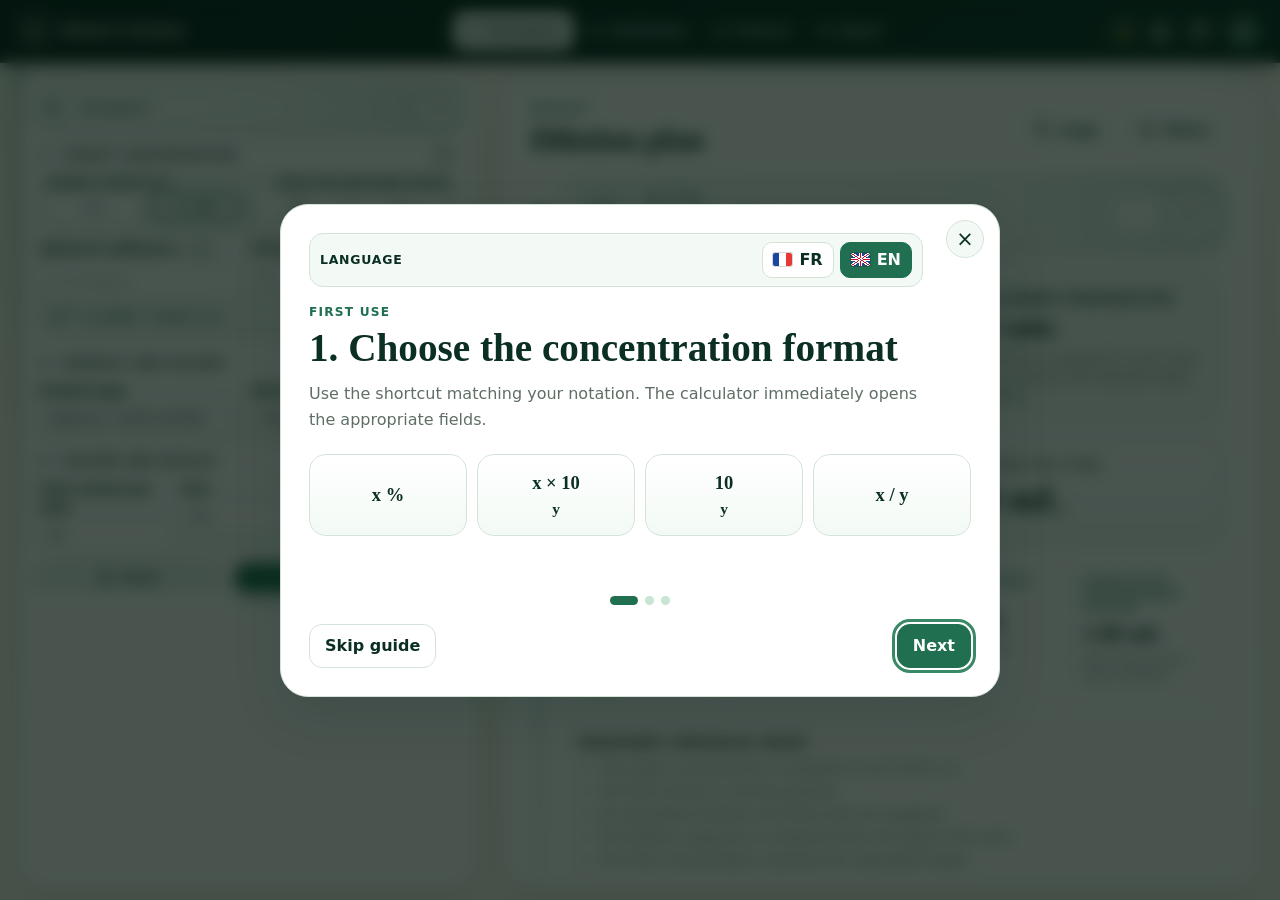
==== commit 0181c34a: "Remove names and traceability section from parameters" ====
--- a/index.html
+++ b/index.html
@@ -3711,68 +3711,21 @@
           </div>
         </section>
 
+        <div hidden aria-hidden="true">
+          <input type="hidden" id="stock-solution-name" value="">
+          <input type="hidden" id="tube-prefix" value="">
+          <input type="hidden" id="final-solution-name" value="">
+          <input type="hidden" id="project-name" value="">
+          <input type="hidden" id="operator-name" value="">
+          <input type="hidden" id="lot-number" value="">
+          <input type="hidden" id="preparation-date" value="">
+          <input type="hidden" id="preparation-notes" value="">
+        </div>
+
 
         <section class="form-section">
           <div class="form-section__head">
-            <h3 class="form-section__title" data-i18n="sectionIdentification">3 · Noms et traçabilité</h3>
-          </div>
-
-          <div class="optional-fields is-mobile-collapsed">
-            <div class="optional-fields__mobile-head">
-              <h4 class="optional-fields__title" data-i18n="customNamesTitle">Noms personnalisés</h4>
-              <button class="mobile-optional-toggle" type="button" aria-expanded="false" aria-label="Afficher ou masquer">⌄</button>
-            </div>
-            <p class="optional-fields__note" data-i18n="optionalFieldsNote">Tous les champs de cette section sont facultatifs. Ils ne bloquent ni le calcul ni l’export.</p>
-            <div class="field-grid">
-              <div class="field">
-                <label for="stock-solution-name" data-i18n="stockSolutionName">Nom de la solution mère</label>
-                <input id="stock-solution-name" autocomplete="off" data-i18n-placeholder="stockSolutionNamePlaceholder" placeholder="Solution mère">
-              </div>
-              <div class="field">
-                <label for="tube-prefix" data-i18n="tubePrefix">Préfixe des tubes intermédiaires</label>
-                <input id="tube-prefix" autocomplete="off" data-i18n-placeholder="tubePrefixPlaceholder" placeholder="Tube">
-              </div>
-              <div class="field field--full">
-                <label for="final-solution-name" data-i18n="finalSolutionName">Nom de la préparation finale</label>
-                <input id="final-solution-name" autocomplete="off" data-i18n-placeholder="finalSolutionNamePlaceholder" placeholder="Préparation finale">
-              </div>
-            </div>
-          </div>
-
-          <div class="optional-fields is-mobile-collapsed" style="margin-top: 10px;">
-            <div class="optional-fields__mobile-head">
-              <h4 class="optional-fields__title" data-i18n="traceabilityTitle">Traçabilité facultative</h4>
-              <button class="mobile-optional-toggle" type="button" aria-expanded="false" aria-label="Afficher ou masquer">⌄</button>
-            </div>
-            <p class="optional-fields__note" data-i18n="traceabilityNote">Renseignez uniquement les informations utiles. Les champs laissés vides sont simplement omis des résumés et exports.</p>
-            <div class="field-grid">
-              <div class="field">
-                <label for="project-name" data-i18n="projectName">Projet ou étude</label>
-                <input id="project-name" autocomplete="off">
-              </div>
-              <div class="field">
-                <label for="operator-name" data-i18n="operatorName">Expérimentateur</label>
-                <input id="operator-name" autocomplete="off">
-              </div>
-              <div class="field">
-                <label for="lot-number" data-i18n="lotNumber">Numéro de lot</label>
-                <input id="lot-number" autocomplete="off">
-              </div>
-              <div class="field">
-                <label for="preparation-date" data-i18n="preparationDate">Date de préparation</label>
-                <input id="preparation-date" type="date">
-              </div>
-              <div class="field field--full">
-                <label for="preparation-notes" data-i18n="notes">Notes</label>
-                <textarea id="preparation-notes"></textarea>
-              </div>
-            </div>
-          </div>
-        </section>
-
-        <section class="form-section">
-          <div class="form-section__head">
-            <h3 class="form-section__title" data-i18n="sectionVolume">4 · Volume et affichage</h3>
+            <h3 class="form-section__title" data-i18n="sectionVolume">3 · Volume et affichage</h3>
             <button class="info-button info-button--small" type="button"
               data-help-title-key="helpVolumeTitle"
               data-help-key="helpVolume"
@@ -4225,7 +4178,7 @@
 (function () {
   "use strict";
 
-  const I18N = {"fr": {"title": "Calculateur de concentration et dilution", "description": "Calculateur de concentration et dilution en cascade, avec protocole détaillé tube par tube.", "skipLink": "Aller au contenu", "customize": "Personnalisation", "customizationAria": "Ouvrir les options de personnalisation", "closeCustomization": "Fermer le panneau de personnalisation", "language": "Langue", "languageGroup": "Choix de la langue", "appearance": "Apparence", "themeGroup": "Choix du thème", "themeLight": "Clair", "themeDark": "Sombre", "accessibility": "Accessibilité", "largeText": "Texte agrandi", "largeTextHelp": "Augmente la taille du texte et l’interligne.", "highContrast": "Contraste fort", "highContrastHelp": "Renforce les contrastes entre textes, fonds et boutons.", "dyslexia": "Lecture dyslexie", "dyslexiaHelp": "Utilise une police simple et augmente les espacements.", "reduceMotion": "Réduire les animations", "reduceMotionHelp": "Limite les transitions et les effets de mouvement.", "enableAll": "Tout cocher", "clearAll": "Tout décocher", "heroEyebrow": "Outil de laboratoire · Calcul exécuté dans le navigateur", "heroTitle": "Calculateur de concentration et dilution", "heroSubtitle": "Définissez la concentration souhaitée et obtenez un protocole de dilution en cascade complet, tube par tube, sur ordinateur comme sur mobile.", "localCalculation": "Calcul 100 % local", "parameters": "Paramètres", "definePreparation": "Définir la préparation", "configDescription": "Toute modification reconstruit automatiquement le protocole sans conserver les valeurs d’un ancien format.", "helpParametersAria": "Aide sur les paramètres", "sectionTarget": "1 · Concentration cible", "helpFormatAria": "Aide sur les formats", "modeGroup": "Format de concentration", "modePercent": "Pourcentage v/v", "modeScientific": "Coefficient et exposant", "modePower": "Puissance de dix seule", "modeFraction": "Fraction", "percentageLabel": "Pourcentage cible (% v/v)", "percentageNote": "Forme générale : x %.", "coefficientLabel": "Coefficient x facultatif", "coefficientPlaceholder": "x (1 si vide)", "helpCoefficientAria": "Aide sur le coefficient", "exponentLabel": "Exposant y de 10", "scientificNote": "Forme générale : x × 10^y. L’exposant y accepte notamment -1, 10^-1, 10-1, 10**-1 ou 10⁻¹.", "powerLabel": "Exposant y dans 10^y", "powerNote": "Forme générale : 10^y. Pour une dilution décimale, utilisez par exemple y = -1.", "numerator": "Numérateur x", "denominator": "Dénominateur y", "fractionNote": "Forme générale : x / y.", "sectionProduct": "2 · Produit et diluant", "helpProductAria": "Aide sur le produit et le diluant", "productNature": "Nature du produit", "productAqueous": "Aqueuse / hydrosoluble", "productOil": "Huileuse / lipophile", "productAlcohol": "Alcoolique", "productComplex": "Arôme ou mélange complexe", "productUnknown": "Nature inconnue", "diluentLabel": "Diluant / solvant", "diluentPG": "Propylène glycol", "diluentOil": "Huile minérale", "diluentWater": "Eau distillée", "sectionVolume": "4 · Volume et affichage", "helpVolumeAria": "Aide sur le volume", "totalVolume": "Volume final par tube", "unit": "Unité", "genericUnits": "unités", "displayPrecision": "Précision d’affichage", "decimal1": "1 décimale", "decimal2": "2 décimales", "decimal3": "3 décimales", "decimal4": "4 décimales", "decimal5": "5 décimales", "decimal6": "6 décimales", "reset": "Réinitialiser", "resetShort": "Réinitialiser", "exportCsv": "Exporter le CSV", "exportShort": "Exporter", "result": "Résultat", "dilutionPlan": "Plan de dilution", "resultDescription": "Les étapes restent entièrement détaillées sur ordinateur et sur mobile.", "copy": "Copier", "share": "Partager", "refreshing": "Actualisation complète du protocole…", "quickActions": "Actions rapides", "close": "Fermer", "help": "Aide", "information": "Information", "understood": "Compris", "helpPreparationTitle": "Paramètres de préparation", "helpPreparation": "Les calculs sont réalisés directement dans votre navigateur. Le changement de format réinitialise les champs de concentration à l’équivalent de 10^-1, tandis que le volume, le diluant et la précision sont conservés.", "helpFormatTitle": "Format de concentration", "helpFormat": "Choisissez l’écriture qui correspond à vos données. Pour une puissance de dix simple, laissez le coefficient vide et indiquez seulement l’exposant, par exemple -1 ou 10^-1.", "helpCoefficientTitle": "Coefficient facultatif", "helpCoefficient": "Laissez ce champ vide pour une concentration telle que 10^-1. Le coefficient implicite sera alors égal à 1.", "helpProductTitle": "Produit et diluant", "helpProduct": "L’indication de compatibilité est générale. Elle ne remplace jamais une vérification expérimentale de la miscibilité, de la stabilité et de la sécurité du mélange.", "helpVolumeTitle": "Volume final par tube", "helpVolume": "Chaque étape est complétée jusqu’au volume indiqué. Pour 10 mL et une dilution décimale, le protocole utilisera 1 mL de source et 9 mL de diluant.", "invalidParameters": "Paramètres à corriger", "finalConcentration": "Concentration finale", "globalFactor": "facteur global", "plannedPreparation": "Préparation prévue", "noDilution": "Aucune dilution", "tubeSingular": "tube", "tubePlural": "tubes", "preparedEachTube": "{volume} {unit} préparés dans chaque tube, selon les étapes détaillées ci-dessous.", "minimumStock": "Solution mère minimale", "minimumStockDetail": "hors pertes, rinçage et volume mort", "cumulativeDiluent": "Diluant cumulé", "cumulativeDiluentDetail": "somme des volumes ajoutés", "finalVolume": "Volume final", "finalVolumeDetail": "dans le dernier tube", "finalTubeSource": "Source du tube final", "finalTubeSourceDetail": "à prélever à la dernière étape", "stockSolution": "Solution mère", "stockSolutionLower": "solution mère", "tube": "Tube", "tubeLower": "tube", "compatGood": "Association cohérente", "compatCheck": "À vérifier", "compatBad": "Association déconseillée", "compatAqueousWater": "Ce diluant est généralement adapté à un produit hydrosoluble.", "compatAqueousPG": "La miscibilité et la stabilité doivent être vérifiées expérimentalement.", "compatAqueousOil": "Un déphasage est probable sans formulation ou émulsifiant adapté.", "compatOilOil": "Ce diluant est généralement adapté à un composé lipophile.", "compatOilPG": "La solubilité dans le propylène glycol dépend fortement du composé.", "compatOilWater": "Une séparation de phases est probable sans formulation spécifique.", "compatDefault": "La miscibilité, la stabilité et la sécurité doivent être testées avant utilisation.", "detailedSteps": "Étapes détaillées de dilution", "stepSingular": "étape", "stepPlural": "étapes", "directUse": "Utilisation directe", "finalPreparation": "PRÉPARATION FINALE", "targetEqualsStock": "La concentration cible correspond à la solution mère.", "diluent": "Diluant", "labelCleanTubeDirect": "Étiqueter un tube propre « {finalName} » avec la concentration et, si elle est renseignée, la date.", "takeStockDirect": "Prélever {volume} {unit} de {stockName}.", "transferDirect": "Transférer la solution dans le tube final avec du matériel propre et adapté.", "homogenizeDirect": "Homogénéiser si nécessaire, puis fermer le tube.", "identifyFinalDirect": "Identifier le tube comme {finalName}.", "finalBadge": "TUBE FINAL", "source": "Source", "stepDilution": "dilution de cette étape", "diluentToAdd": "Diluant à ajouter", "sourceToTake": "Source à prélever", "obtainedVolume": "Volume obtenu", "labelTube": "Étiqueter un tube propre « {tubeName} - {concentration} ».", "addDiluent": "Ajouter d’abord {volume} {unit} de {diluent} dans {tubeName}.", "takeSource": "Avec un dispositif de prélèvement propre, prélever {volume} {unit} de {source}.", "transferAndMix": "Transférer la solution source dans {tubeName}, fermer le tube puis homogénéiser soigneusement.", "finalInstruction": "Vérifier le volume, identifier ce tube comme préparation finale et noter la date de préparation.", "nextInstruction": "Conserver {tubeName} fermé et homogène : il servira de solution source pour {nextTubeName}.", "obtainedConcentration": "Concentration obtenue", "checksTitle": "Vérifications avant utilisation", "checksBody": "Prévoir une marge pour les pertes et le volume mort, étiqueter chaque tube avant le transfert, utiliser du matériel volumétrique adapté et vérifier la miscibilité, la stabilité ainsi que la compatibilité avec le dispositif de diffusion.", "noValidPlan": "Aucun plan de dilution valide.", "calculatorHeading": "CALCULATEUR DE CONCENTRATION ET DILUTION", "targetConcentration": "Concentration cible", "productNatureText": "Nature du produit", "finalVolumePerTubeText": "Volume final par tube", "directUseUpper": "UTILISATION DIRECTE", "labelFinalTubeText": "Étiqueter le tube final.", "transferMixClose": "Transférer, homogénéiser si nécessaire et fermer le tube.", "finalUpper": "FINAL", "addText": "Ajouter", "takeText": "Prélever", "transferCloseMix": "Transférer, fermer et homogénéiser.", "identifyFinalText": "Identifier comme tube final.", "useAsSource": "Utiliser ce tube comme source du tube {next}.", "csvParameters": "PARAMÈTRES", "relativeConcentration": "Concentration relative", "percentVV": "Pourcentage v/v", "normalizedCoefficient": "Coefficient normalisé", "scientificExponent": "Exposant scientifique", "globalDilutionFactor": "Facteur global", "indicativeCompatibility": "Compatibilité indicative", "csvStep": "Étape", "csvSource": "Source", "csvSourceVolume": "Volume source", "csvDiluentVolume": "Volume diluant", "csvFinalVolume": "Volume final", "csvStepFactor": "Facteur étape", "csvCumulativeConcentration": "Concentration cumulée", "csvCumulativeExponent": "Exposant cumulé", "csvCumulativePercent": "Pourcentage cumulé", "fixParametersFirst": "Corrigez d’abord les paramètres.", "csvReady": "Fichier CSV préparé.", "protocolCopied": "Protocole copié.", "shareFallback": "Partage indisponible : protocole copié.", "settingsReset": "Paramètres réinitialisés.", "fieldRequired": "Le champ « {field} » doit être renseigné.", "fieldInvalid": "Le champ « {field} » ne contient pas un nombre valide.", "fieldPercentage": "pourcentage", "fieldCoefficient": "coefficient", "fieldScientificExponent": "exposant scientifique", "fieldPower": "exposant y", "fieldNumerator": "numérateur", "fieldDenominator": "dénominateur", "fieldVolume": "volume final par tube", "errorExponentRequired": "L’exposant scientifique doit être renseigné.", "errorExponentAfterTen": "Indiquez un exposant après 10, par exemple 10^-1.", "errorCoefficientPositive": "Le coefficient doit être strictement supérieur à 0.", "errorExponentLimit": "La valeur absolue de l’exposant est limitée à {max}.", "errorPowerPositive": "L’exposant y doit être un nombre valide.", "errorPowerLimit": "La valeur absolue de y est limitée à {max}.", "errorFractionPositive": "Le numérateur et le dénominateur doivent être strictement positifs.", "errorUnknownFormat": "Le format de concentration est inconnu.", "errorTargetPositive": "La concentration cible doit être strictement supérieure à 0.", "errorTargetMax": "La concentration cible ne peut pas dépasser la solution mère (100 % v/v).", "errorVolumePositive": "Le volume final par tube doit être strictement supérieur à 0.", "sectionIdentification": "3 · Noms et traçabilité", "customNamesTitle": "Noms personnalisés", "optionalFieldsNote": "Tous les champs de cette section sont facultatifs. Ils ne bloquent ni le calcul ni l’export.", "stockSolutionName": "Nom de la solution mère", "stockSolutionNamePlaceholder": "Solution mère", "tubePrefix": "Préfixe des tubes intermédiaires", "tubePrefixPlaceholder": "Tube", "finalSolutionName": "Nom de la préparation finale", "finalSolutionNamePlaceholder": "Préparation finale", "traceabilityTitle": "Traçabilité facultative", "traceabilityNote": "Renseignez uniquement les informations utiles. Les champs laissés vides sont simplement omis des résumés et exports.", "projectName": "Projet ou étude", "operatorName": "Expérimentateur", "lotNumber": "Numéro de lot", "preparationDate": "Date de préparation", "notes": "Notes", "volumeComposition": "Répartition du volume", "compositionAria": "{sourcePercent} % de source et {diluentPercent} % de diluant", "diluentShare": "Diluant", "namedSource": "Source : {source}", "csvTubeName": "Nom du tube", "csvTraceability": "TRAÇABILITÉ", "csvCustomNames": "NOMS PERSONNALISÉS"}, "en": {"title": "Concentration and dilution calculator", "description": "Serial concentration and dilution calculator with a detailed tube-by-tube protocol.", "skipLink": "Skip to content", "customize": "Customization", "customizationAria": "Open customization options", "closeCustomization": "Close the customization panel", "language": "Language", "languageGroup": "Language selection", "appearance": "Appearance", "themeGroup": "Theme selection", "themeLight": "Light", "themeDark": "Dark", "accessibility": "Accessibility", "largeText": "Larger text", "largeTextHelp": "Increases text size and line spacing.", "highContrast": "High contrast", "highContrastHelp": "Strengthens contrast between text, backgrounds, and buttons.", "dyslexia": "Dyslexia-friendly reading", "dyslexiaHelp": "Uses a simpler font and increases spacing.", "reduceMotion": "Reduce motion", "reduceMotionHelp": "Limits transitions and motion effects.", "enableAll": "Select all", "clearAll": "Clear all", "heroEyebrow": "Laboratory tool · Calculations run in the browser", "heroTitle": "Concentration and dilution calculator", "heroSubtitle": "Define the target concentration and obtain a complete serial dilution protocol, tube by tube, on desktop and mobile.", "localCalculation": "100% local calculation", "parameters": "Parameters", "definePreparation": "Define the preparation", "configDescription": "Any change rebuilds the complete protocol without retaining values from a previous concentration format.", "helpParametersAria": "Help about parameters", "sectionTarget": "1 · Target concentration", "helpFormatAria": "Help about concentration formats", "modeGroup": "Concentration format", "modePercent": "Percentage v/v", "modeScientific": "Coefficient and exponent", "modePower": "Power of ten only", "modeFraction": "Fraction", "percentageLabel": "Target percentage (% v/v)", "percentageNote": "General form: x%.", "coefficientLabel": "Optional coefficient x", "coefficientPlaceholder": "x (1 if blank)", "helpCoefficientAria": "Help about the coefficient", "exponentLabel": "Power-of-ten exponent y", "scientificNote": "General form: x × 10^y. Exponent y accepts formats such as -1, 10^-1, 10-1, 10**-1, or 10⁻¹.", "powerLabel": "Exponent y in 10^y", "powerNote": "General form: 10^y. For a tenfold dilution, use y = -1.", "numerator": "Numerator x", "denominator": "Denominator y", "fractionNote": "General form: x / y.", "sectionProduct": "2 · Product and diluent", "helpProductAria": "Help about the product and diluent", "productNature": "Product type", "productAqueous": "Aqueous / water-soluble", "productOil": "Oil-based / lipophilic", "productAlcohol": "Alcohol-based", "productComplex": "Flavor or complex mixture", "productUnknown": "Unknown type", "diluentLabel": "Diluent / solvent", "diluentPG": "Propylene glycol", "diluentOil": "Mineral oil", "diluentWater": "Distilled water", "sectionVolume": "4 · Volume and display", "helpVolumeAria": "Help about tube volume", "totalVolume": "Final volume per tube", "unit": "Unit", "genericUnits": "units", "displayPrecision": "Display precision", "decimal1": "1 decimal place", "decimal2": "2 decimal places", "decimal3": "3 decimal places", "decimal4": "4 decimal places", "decimal5": "5 decimal places", "decimal6": "6 decimal places", "reset": "Reset", "resetShort": "Reset", "exportCsv": "Export CSV", "exportShort": "Export", "result": "Result", "dilutionPlan": "Dilution plan", "resultDescription": "Every dilution step remains fully detailed on desktop and mobile.", "copy": "Copy", "share": "Share", "refreshing": "Rebuilding the complete protocol…", "quickActions": "Quick actions", "close": "Close", "help": "Help", "information": "Information", "understood": "Got it", "helpPreparationTitle": "Preparation parameters", "helpPreparation": "Calculations are performed directly in your browser. Changing the concentration format resets the concentration fields to the equivalent of 10^-1, while volume, diluent, and precision are preserved.", "helpFormatTitle": "Concentration format", "helpFormat": "Choose the notation matching your data. For a simple power of ten, leave the coefficient blank and enter only the exponent, such as -1 or 10^-1.", "helpCoefficientTitle": "Optional coefficient", "helpCoefficient": "Leave this field blank for a concentration such as 10^-1. The implicit coefficient will be 1.", "helpProductTitle": "Product and diluent", "helpProduct": "The compatibility indication is general guidance only. It never replaces experimental checks of miscibility, stability, and mixture safety.", "helpVolumeTitle": "Final volume per tube", "helpVolume": "Each step is completed to the selected volume. With 10 mL and a tenfold dilution, the protocol uses 1 mL of source and 9 mL of diluent.", "invalidParameters": "Parameters to correct", "finalConcentration": "Final concentration", "globalFactor": "overall factor", "plannedPreparation": "Planned preparation", "noDilution": "No dilution", "tubeSingular": "tube", "tubePlural": "tubes", "preparedEachTube": "{volume} {unit} prepared in each tube according to the detailed steps below.", "minimumStock": "Minimum stock solution", "minimumStockDetail": "excluding losses, rinsing, and dead volume", "cumulativeDiluent": "Total diluent", "cumulativeDiluentDetail": "sum of all added volumes", "finalVolume": "Final volume", "finalVolumeDetail": "in the last tube", "finalTubeSource": "Final tube source", "finalTubeSourceDetail": "to be sampled at the last step", "stockSolution": "Stock solution", "stockSolutionLower": "stock solution", "tube": "Tube", "tubeLower": "tube", "compatGood": "Consistent pairing", "compatCheck": "Check required", "compatBad": "Pairing not recommended", "compatAqueousWater": "This diluent is generally suitable for a water-soluble product.", "compatAqueousPG": "Miscibility and stability must be checked experimentally.", "compatAqueousOil": "Phase separation is likely without an appropriate formulation or emulsifier.", "compatOilOil": "This diluent is generally suitable for a lipophilic compound.", "compatOilPG": "Solubility in propylene glycol strongly depends on the compound.", "compatOilWater": "Phase separation is likely without a specific formulation.", "compatDefault": "Miscibility, stability, and safety must be tested before use.", "detailedSteps": "Detailed dilution steps", "stepSingular": "step", "stepPlural": "steps", "directUse": "Direct use", "finalPreparation": "FINAL PREPARATION", "targetEqualsStock": "The target concentration is identical to the stock solution.", "diluent": "Diluent", "labelCleanTubeDirect": "Label a clean tube “{finalName}” with the concentration and, when provided, the date.", "takeStockDirect": "Measure {volume} {unit} of {stockName}.", "transferDirect": "Transfer the solution to the final tube using clean, suitable equipment.", "homogenizeDirect": "Mix if necessary, then close the tube.", "identifyFinalDirect": "Identify the tube as {finalName}.", "finalBadge": "FINAL TUBE", "source": "Source", "stepDilution": "dilution factor for this step", "diluentToAdd": "Diluent to add", "sourceToTake": "Source to measure", "obtainedVolume": "Resulting volume", "labelTube": "Label a clean tube “{tubeName} - {concentration}”.", "addDiluent": "First add {volume} {unit} of {diluent} to {tubeName}.", "takeSource": "Using clean, suitable measuring equipment, measure {volume} {unit} of {source}.", "transferAndMix": "Transfer the source solution to {tubeName}, close the tube, and mix thoroughly.", "finalInstruction": "Check the volume, identify this tube as the final preparation, and record the preparation date.", "nextInstruction": "Keep {tubeName} closed and homogeneous: it will be the source solution for {nextTubeName}.", "obtainedConcentration": "Resulting concentration", "checksTitle": "Checks before use", "checksBody": "Allow extra volume for losses and dead volume, label every tube before transfer, use suitable volumetric equipment, and verify miscibility, stability, and compatibility with the delivery device.", "noValidPlan": "No valid dilution plan.", "calculatorHeading": "CONCENTRATION AND DILUTION CALCULATOR", "targetConcentration": "Target concentration", "productNatureText": "Product type", "finalVolumePerTubeText": "Final volume per tube", "directUseUpper": "DIRECT USE", "labelFinalTubeText": "Label the final tube.", "transferMixClose": "Transfer, mix if necessary, and close the tube.", "finalUpper": "FINAL", "addText": "Add", "takeText": "Measure", "transferCloseMix": "Transfer, close, and mix.", "identifyFinalText": "Identify as the final tube.", "useAsSource": "Use this tube as the source for tube {next}.", "csvParameters": "PARAMETERS", "relativeConcentration": "Relative concentration", "percentVV": "Percentage v/v", "normalizedCoefficient": "Normalized coefficient", "scientificExponent": "Scientific exponent", "globalDilutionFactor": "Overall dilution factor", "indicativeCompatibility": "Indicative compatibility", "csvStep": "Step", "csvSource": "Source", "csvSourceVolume": "Source volume", "csvDiluentVolume": "Diluent volume", "csvFinalVolume": "Final volume", "csvStepFactor": "Step factor", "csvCumulativeConcentration": "Cumulative concentration", "csvCumulativeExponent": "Cumulative exponent", "csvCumulativePercent": "Cumulative percentage", "fixParametersFirst": "Correct the parameters first.", "csvReady": "CSV file prepared.", "protocolCopied": "Protocol copied.", "shareFallback": "Sharing is unavailable: the protocol was copied instead.", "settingsReset": "Parameters reset.", "fieldRequired": "The “{field}” field is required.", "fieldInvalid": "The “{field}” field does not contain a valid number.", "fieldPercentage": "percentage", "fieldCoefficient": "coefficient", "fieldScientificExponent": "scientific exponent", "fieldPower": "y exponent", "fieldNumerator": "numerator", "fieldDenominator": "denominator", "fieldVolume": "final volume per tube", "errorExponentRequired": "The scientific exponent is required.", "errorExponentAfterTen": "Enter an exponent after 10, for example 10^-1.", "errorCoefficientPositive": "The coefficient must be greater than 0.", "errorExponentLimit": "The absolute exponent is limited to {max}.", "errorPowerPositive": "Exponent y must be a valid number.", "errorPowerLimit": "The absolute value of y is limited to {max}.", "errorFractionPositive": "The numerator and denominator must both be greater than 0.", "errorUnknownFormat": "The concentration format is unknown.", "errorTargetPositive": "The target concentration must be greater than 0.", "errorTargetMax": "The target concentration cannot exceed the stock solution (100% v/v).", "errorVolumePositive": "The final volume per tube must be greater than 0.", "sectionIdentification": "3 · Names and traceability", "customNamesTitle": "Custom names", "optionalFieldsNote": "Every field in this section is optional. Empty fields never block calculation or export.", "stockSolutionName": "Stock solution name", "stockSolutionNamePlaceholder": "Stock solution", "tubePrefix": "Intermediate tube prefix", "tubePrefixPlaceholder": "Tube", "finalSolutionName": "Final preparation name", "finalSolutionNamePlaceholder": "Final preparation", "traceabilityTitle": "Optional traceability", "traceabilityNote": "Enter only useful information. Empty fields are simply omitted from summaries and exports.", "projectName": "Project or study", "operatorName": "Operator", "lotNumber": "Lot number", "preparationDate": "Preparation date", "notes": "Notes", "volumeComposition": "Volume composition", "compositionAria": "{sourcePercent}% source and {diluentPercent}% diluent", "diluentShare": "Diluent", "namedSource": "Source: {source}", "csvTubeName": "Tube name", "csvTraceability": "TRACEABILITY", "csvCustomNames": "CUSTOM NAMES"}};
+  const I18N = {"fr": {"title": "Calculateur de concentration et dilution", "description": "Calculateur de concentration et dilution en cascade, avec protocole détaillé tube par tube.", "skipLink": "Aller au contenu", "customize": "Personnalisation", "customizationAria": "Ouvrir les options de personnalisation", "closeCustomization": "Fermer le panneau de personnalisation", "language": "Langue", "languageGroup": "Choix de la langue", "appearance": "Apparence", "themeGroup": "Choix du thème", "themeLight": "Clair", "themeDark": "Sombre", "accessibility": "Accessibilité", "largeText": "Texte agrandi", "largeTextHelp": "Augmente la taille du texte et l’interligne.", "highContrast": "Contraste fort", "highContrastHelp": "Renforce les contrastes entre textes, fonds et boutons.", "dyslexia": "Lecture dyslexie", "dyslexiaHelp": "Utilise une police simple et augmente les espacements.", "reduceMotion": "Réduire les animations", "reduceMotionHelp": "Limite les transitions et les effets de mouvement.", "enableAll": "Tout cocher", "clearAll": "Tout décocher", "heroEyebrow": "Outil de laboratoire · Calcul exécuté dans le navigateur", "heroTitle": "Calculateur de concentration et dilution", "heroSubtitle": "Définissez la concentration souhaitée et obtenez un protocole de dilution en cascade complet, tube par tube, sur ordinateur comme sur mobile.", "localCalculation": "Calcul 100 % local", "parameters": "Paramètres", "definePreparation": "Définir la préparation", "configDescription": "Toute modification reconstruit automatiquement le protocole sans conserver les valeurs d’un ancien format.", "helpParametersAria": "Aide sur les paramètres", "sectionTarget": "1 · Concentration cible", "helpFormatAria": "Aide sur les formats", "modeGroup": "Format de concentration", "modePercent": "Pourcentage v/v", "modeScientific": "Coefficient et exposant", "modePower": "Puissance de dix seule", "modeFraction": "Fraction", "percentageLabel": "Pourcentage cible (% v/v)", "percentageNote": "Forme générale : x %.", "coefficientLabel": "Coefficient x facultatif", "coefficientPlaceholder": "x (1 si vide)", "helpCoefficientAria": "Aide sur le coefficient", "exponentLabel": "Exposant y de 10", "scientificNote": "Forme générale : x × 10^y. L’exposant y accepte notamment -1, 10^-1, 10-1, 10**-1 ou 10⁻¹.", "powerLabel": "Exposant y dans 10^y", "powerNote": "Forme générale : 10^y. Pour une dilution décimale, utilisez par exemple y = -1.", "numerator": "Numérateur x", "denominator": "Dénominateur y", "fractionNote": "Forme générale : x / y.", "sectionProduct": "2 · Produit et diluant", "helpProductAria": "Aide sur le produit et le diluant", "productNature": "Nature du produit", "productAqueous": "Aqueuse / hydrosoluble", "productOil": "Huileuse / lipophile", "productAlcohol": "Alcoolique", "productComplex": "Arôme ou mélange complexe", "productUnknown": "Nature inconnue", "diluentLabel": "Diluant / solvant", "diluentPG": "Propylène glycol", "diluentOil": "Huile minérale", "diluentWater": "Eau distillée", "sectionVolume": "3 · Volume et affichage", "helpVolumeAria": "Aide sur le volume", "totalVolume": "Volume final par tube", "unit": "Unité", "genericUnits": "unités", "displayPrecision": "Précision d’affichage", "decimal1": "1 décimale", "decimal2": "2 décimales", "decimal3": "3 décimales", "decimal4": "4 décimales", "decimal5": "5 décimales", "decimal6": "6 décimales", "reset": "Réinitialiser", "resetShort": "Réinitialiser", "exportCsv": "Exporter le CSV", "exportShort": "Exporter", "result": "Résultat", "dilutionPlan": "Plan de dilution", "resultDescription": "Les étapes restent entièrement détaillées sur ordinateur et sur mobile.", "copy": "Copier", "share": "Partager", "refreshing": "Actualisation complète du protocole…", "quickActions": "Actions rapides", "close": "Fermer", "help": "Aide", "information": "Information", "understood": "Compris", "helpPreparationTitle": "Paramètres de préparation", "helpPreparation": "Les calculs sont réalisés directement dans votre navigateur. Le changement de format réinitialise les champs de concentration à l’équivalent de 10^-1, tandis que le volume, le diluant et la précision sont conservés.", "helpFormatTitle": "Format de concentration", "helpFormat": "Choisissez l’écriture qui correspond à vos données. Pour une puissance de dix simple, laissez le coefficient vide et indiquez seulement l’exposant, par exemple -1 ou 10^-1.", "helpCoefficientTitle": "Coefficient facultatif", "helpCoefficient": "Laissez ce champ vide pour une concentration telle que 10^-1. Le coefficient implicite sera alors égal à 1.", "helpProductTitle": "Produit et diluant", "helpProduct": "L’indication de compatibilité est générale. Elle ne remplace jamais une vérification expérimentale de la miscibilité, de la stabilité et de la sécurité du mélange.", "helpVolumeTitle": "Volume final par tube", "helpVolume": "Chaque étape est complétée jusqu’au volume indiqué. Pour 10 mL et une dilution décimale, le protocole utilisera 1 mL de source et 9 mL de diluant.", "invalidParameters": "Paramètres à corriger", "finalConcentration": "Concentration finale", "globalFactor": "facteur global", "plannedPreparation": "Préparation prévue", "noDilution": "Aucune dilution", "tubeSingular": "tube", "tubePlural": "tubes", "preparedEachTube": "{volume} {unit} préparés dans chaque tube, selon les étapes détaillées ci-dessous.", "minimumStock": "Solution mère minimale", "minimumStockDetail": "hors pertes, rinçage et volume mort", "cumulativeDiluent": "Diluant cumulé", "cumulativeDiluentDetail": "somme des volumes ajoutés", "finalVolume": "Volume final", "finalVolumeDetail": "dans le dernier tube", "finalTubeSource": "Source du tube final", "finalTubeSourceDetail": "à prélever à la dernière étape", "stockSolution": "Solution mère", "stockSolutionLower": "solution mère", "tube": "Tube", "tubeLower": "tube", "compatGood": "Association cohérente", "compatCheck": "À vérifier", "compatBad": "Association déconseillée", "compatAqueousWater": "Ce diluant est généralement adapté à un produit hydrosoluble.", "compatAqueousPG": "La miscibilité et la stabilité doivent être vérifiées expérimentalement.", "compatAqueousOil": "Un déphasage est probable sans formulation ou émulsifiant adapté.", "compatOilOil": "Ce diluant est généralement adapté à un composé lipophile.", "compatOilPG": "La solubilité dans le propylène glycol dépend fortement du composé.", "compatOilWater": "Une séparation de phases est probable sans formulation spécifique.", "compatDefault": "La miscibilité, la stabilité et la sécurité doivent être testées avant utilisation.", "detailedSteps": "Étapes détaillées de dilution", "stepSingular": "étape", "stepPlural": "étapes", "directUse": "Utilisation directe", "finalPreparation": "PRÉPARATION FINALE", "targetEqualsStock": "La concentration cible correspond à la solution mère.", "diluent": "Diluant", "labelCleanTubeDirect": "Étiqueter un tube propre « {finalName} » avec la concentration et, si elle est renseignée, la date.", "takeStockDirect": "Prélever {volume} {unit} de {stockName}.", "transferDirect": "Transférer la solution dans le tube final avec du matériel propre et adapté.", "homogenizeDirect": "Homogénéiser si nécessaire, puis fermer le tube.", "identifyFinalDirect": "Identifier le tube comme {finalName}.", "finalBadge": "TUBE FINAL", "source": "Source", "stepDilution": "dilution de cette étape", "diluentToAdd": "Diluant à ajouter", "sourceToTake": "Source à prélever", "obtainedVolume": "Volume obtenu", "labelTube": "Étiqueter un tube propre « {tubeName} - {concentration} ».", "addDiluent": "Ajouter d’abord {volume} {unit} de {diluent} dans {tubeName}.", "takeSource": "Avec un dispositif de prélèvement propre, prélever {volume} {unit} de {source}.", "transferAndMix": "Transférer la solution source dans {tubeName}, fermer le tube puis homogénéiser soigneusement.", "finalInstruction": "Vérifier le volume, identifier ce tube comme préparation finale et noter la date de préparation.", "nextInstruction": "Conserver {tubeName} fermé et homogène : il servira de solution source pour {nextTubeName}.", "obtainedConcentration": "Concentration obtenue", "checksTitle": "Vérifications avant utilisation", "checksBody": "Prévoir une marge pour les pertes et le volume mort, étiqueter chaque tube avant le transfert, utiliser du matériel volumétrique adapté et vérifier la miscibilité, la stabilité ainsi que la compatibilité avec le dispositif de diffusion.", "noValidPlan": "Aucun plan de dilution valide.", "calculatorHeading": "CALCULATEUR DE CONCENTRATION ET DILUTION", "targetConcentration": "Concentration cible", "productNatureText": "Nature du produit", "finalVolumePerTubeText": "Volume final par tube", "directUseUpper": "UTILISATION DIRECTE", "labelFinalTubeText": "Étiqueter le tube final.", "transferMixClose": "Transférer, homogénéiser si nécessaire et fermer le tube.", "finalUpper": "FINAL", "addText": "Ajouter", "takeText": "Prélever", "transferCloseMix": "Transférer, fermer et homogénéiser.", "identifyFinalText": "Identifier comme tube final.", "useAsSource": "Utiliser ce tube comme source du tube {next}.", "csvParameters": "PARAMÈTRES", "relativeConcentration": "Concentration relative", "percentVV": "Pourcentage v/v", "normalizedCoefficient": "Coefficient normalisé", "scientificExponent": "Exposant scientifique", "globalDilutionFactor": "Facteur global", "indicativeCompatibility": "Compatibilité indicative", "csvStep": "Étape", "csvSource": "Source", "csvSourceVolume": "Volume source", "csvDiluentVolume": "Volume diluant", "csvFinalVolume": "Volume final", "csvStepFactor": "Facteur étape", "csvCumulativeConcentration": "Concentration cumulée", "csvCumulativeExponent": "Exposant cumulé", "csvCumulativePercent": "Pourcentage cumulé", "fixParametersFirst": "Corrigez d’abord les paramètres.", "csvReady": "Fichier CSV préparé.", "protocolCopied": "Protocole copié.", "shareFallback": "Partage indisponible : protocole copié.", "settingsReset": "Paramètres réinitialisés.", "fieldRequired": "Le champ « {field} » doit être renseigné.", "fieldInvalid": "Le champ « {field} » ne contient pas un nombre valide.", "fieldPercentage": "pourcentage", "fieldCoefficient": "coefficient", "fieldScientificExponent": "exposant scientifique", "fieldPower": "exposant y", "fieldNumerator": "numérateur", "fieldDenominator": "dénominateur", "fieldVolume": "volume final par tube", "errorExponentRequired": "L’exposant scientifique doit être renseigné.", "errorExponentAfterTen": "Indiquez un exposant après 10, par exemple 10^-1.", "errorCoefficientPositive": "Le coefficient doit être strictement supérieur à 0.", "errorExponentLimit": "La valeur absolue de l’exposant est limitée à {max}.", "errorPowerPositive": "L’exposant y doit être un nombre valide.", "errorPowerLimit": "La valeur absolue de y est limitée à {max}.", "errorFractionPositive": "Le numérateur et le dénominateur doivent être strictement positifs.", "errorUnknownFormat": "Le format de concentration est inconnu.", "errorTargetPositive": "La concentration cible doit être strictement supérieure à 0.", "errorTargetMax": "La concentration cible ne peut pas dépasser la solution mère (100 % v/v).", "errorVolumePositive": "Le volume final par tube doit être strictement supérieur à 0.", "sectionIdentification": "3 · Noms et traçabilité", "customNamesTitle": "Noms personnalisés", "optionalFieldsNote": "Tous les champs de cette section sont facultatifs. Ils ne bloquent ni le calcul ni l’export.", "stockSolutionName": "Nom de la solution mère", "stockSolutionNamePlaceholder": "Solution mère", "tubePrefix": "Préfixe des tubes intermédiaires", "tubePrefixPlaceholder": "Tube", "finalSolutionName": "Nom de la préparation finale", "finalSolutionNamePlaceholder": "Préparation finale", "traceabilityTitle": "Traçabilité facultative", "traceabilityNote": "Renseignez uniquement les informations utiles. Les champs laissés vides sont simplement omis des résumés et exports.", "projectName": "Projet ou étude", "operatorName": "Expérimentateur", "lotNumber": "Numéro de lot", "preparationDate": "Date de préparation", "notes": "Notes", "volumeComposition": "Répartition du volume", "compositionAria": "{sourcePercent} % de source et {diluentPercent} % de diluant", "diluentShare": "Diluant", "namedSource": "Source : {source}", "csvTubeName": "Nom du tube", "csvTraceability": "TRAÇABILITÉ", "csvCustomNames": "NOMS PERSONNALISÉS"}, "en": {"title": "Concentration and dilution calculator", "description": "Serial concentration and dilution calculator with a detailed tube-by-tube protocol.", "skipLink": "Skip to content", "customize": "Customization", "customizationAria": "Open customization options", "closeCustomization": "Close the customization panel", "language": "Language", "languageGroup": "Language selection", "appearance": "Appearance", "themeGroup": "Theme selection", "themeLight": "Light", "themeDark": "Dark", "accessibility": "Accessibility", "largeText": "Larger text", "largeTextHelp": "Increases text size and line spacing.", "highContrast": "High contrast", "highContrastHelp": "Strengthens contrast between text, backgrounds, and buttons.", "dyslexia": "Dyslexia-friendly reading", "dyslexiaHelp": "Uses a simpler font and increases spacing.", "reduceMotion": "Reduce motion", "reduceMotionHelp": "Limits transitions and motion effects.", "enableAll": "Select all", "clearAll": "Clear all", "heroEyebrow": "Laboratory tool · Calculations run in the browser", "heroTitle": "Concentration and dilution calculator", "heroSubtitle": "Define the target concentration and obtain a complete serial dilution protocol, tube by tube, on desktop and mobile.", "localCalculation": "100% local calculation", "parameters": "Parameters", "definePreparation": "Define the preparation", "configDescription": "Any change rebuilds the complete protocol without retaining values from a previous concentration format.", "helpParametersAria": "Help about parameters", "sectionTarget": "1 · Target concentration", "helpFormatAria": "Help about concentration formats", "modeGroup": "Concentration format", "modePercent": "Percentage v/v", "modeScientific": "Coefficient and exponent", "modePower": "Power of ten only", "modeFraction": "Fraction", "percentageLabel": "Target percentage (% v/v)", "percentageNote": "General form: x%.", "coefficientLabel": "Optional coefficient x", "coefficientPlaceholder": "x (1 if blank)", "helpCoefficientAria": "Help about the coefficient", "exponentLabel": "Power-of-ten exponent y", "scientificNote": "General form: x × 10^y. Exponent y accepts formats such as -1, 10^-1, 10-1, 10**-1, or 10⁻¹.", "powerLabel": "Exponent y in 10^y", "powerNote": "General form: 10^y. For a tenfold dilution, use y = -1.", "numerator": "Numerator x", "denominator": "Denominator y", "fractionNote": "General form: x / y.", "sectionProduct": "2 · Product and diluent", "helpProductAria": "Help about the product and diluent", "productNature": "Product type", "productAqueous": "Aqueous / water-soluble", "productOil": "Oil-based / lipophilic", "productAlcohol": "Alcohol-based", "productComplex": "Flavor or complex mixture", "productUnknown": "Unknown type", "diluentLabel": "Diluent / solvent", "diluentPG": "Propylene glycol", "diluentOil": "Mineral oil", "diluentWater": "Distilled water", "sectionVolume": "3 · Volume and display", "helpVolumeAria": "Help about tube volume", "totalVolume": "Final volume per tube", "unit": "Unit", "genericUnits": "units", "displayPrecision": "Display precision", "decimal1": "1 decimal place", "decimal2": "2 decimal places", "decimal3": "3 decimal places", "decimal4": "4 decimal places", "decimal5": "5 decimal places", "decimal6": "6 decimal places", "reset": "Reset", "resetShort": "Reset", "exportCsv": "Export CSV", "exportShort": "Export", "result": "Result", "dilutionPlan": "Dilution plan", "resultDescription": "Every dilution step remains fully detailed on desktop and mobile.", "copy": "Copy", "share": "Share", "refreshing": "Rebuilding the complete protocol…", "quickActions": "Quick actions", "close": "Close", "help": "Help", "information": "Information", "understood": "Got it", "helpPreparationTitle": "Preparation parameters", "helpPreparation": "Calculations are performed directly in your browser. Changing the concentration format resets the concentration fields to the equivalent of 10^-1, while volume, diluent, and precision are preserved.", "helpFormatTitle": "Concentration format", "helpFormat": "Choose the notation matching your data. For a simple power of ten, leave the coefficient blank and enter only the exponent, such as -1 or 10^-1.", "helpCoefficientTitle": "Optional coefficient", "helpCoefficient": "Leave this field blank for a concentration such as 10^-1. The implicit coefficient will be 1.", "helpProductTitle": "Product and diluent", "helpProduct": "The compatibility indication is general guidance only. It never replaces experimental checks of miscibility, stability, and mixture safety.", "helpVolumeTitle": "Final volume per tube", "helpVolume": "Each step is completed to the selected volume. With 10 mL and a tenfold dilution, the protocol uses 1 mL of source and 9 mL of diluent.", "invalidParameters": "Parameters to correct", "finalConcentration": "Final concentration", "globalFactor": "overall factor", "plannedPreparation": "Planned preparation", "noDilution": "No dilution", "tubeSingular": "tube", "tubePlural": "tubes", "preparedEachTube": "{volume} {unit} prepared in each tube according to the detailed steps below.", "minimumStock": "Minimum stock solution", "minimumStockDetail": "excluding losses, rinsing, and dead volume", "cumulativeDiluent": "Total diluent", "cumulativeDiluentDetail": "sum of all added volumes", "finalVolume": "Final volume", "finalVolumeDetail": "in the last tube", "finalTubeSource": "Final tube source", "finalTubeSourceDetail": "to be sampled at the last step", "stockSolution": "Stock solution", "stockSolutionLower": "stock solution", "tube": "Tube", "tubeLower": "tube", "compatGood": "Consistent pairing", "compatCheck": "Check required", "compatBad": "Pairing not recommended", "compatAqueousWater": "This diluent is generally suitable for a water-soluble product.", "compatAqueousPG": "Miscibility and stability must be checked experimentally.", "compatAqueousOil": "Phase separation is likely without an appropriate formulation or emulsifier.", "compatOilOil": "This diluent is generally suitable for a lipophilic compound.", "compatOilPG": "Solubility in propylene glycol strongly depends on the compound.", "compatOilWater": "Phase separation is likely without a specific formulation.", "compatDefault": "Miscibility, stability, and safety must be tested before use.", "detailedSteps": "Detailed dilution steps", "stepSingular": "step", "stepPlural": "steps", "directUse": "Direct use", "finalPreparation": "FINAL PREPARATION", "targetEqualsStock": "The target concentration is identical to the stock solution.", "diluent": "Diluent", "labelCleanTubeDirect": "Label a clean tube “{finalName}” with the concentration and, when provided, the date.", "takeStockDirect": "Measure {volume} {unit} of {stockName}.", "transferDirect": "Transfer the solution to the final tube using clean, suitable equipment.", "homogenizeDirect": "Mix if necessary, then close the tube.", "identifyFinalDirect": "Identify the tube as {finalName}.", "finalBadge": "FINAL TUBE", "source": "Source", "stepDilution": "dilution factor for this step", "diluentToAdd": "Diluent to add", "sourceToTake": "Source to measure", "obtainedVolume": "Resulting volume", "labelTube": "Label a clean tube “{tubeName} - {concentration}”.", "addDiluent": "First add {volume} {unit} of {diluent} to {tubeName}.", "takeSource": "Using clean, suitable measuring equipment, measure {volume} {unit} of {source}.", "transferAndMix": "Transfer the source solution to {tubeName}, close the tube, and mix thoroughly.", "finalInstruction": "Check the volume, identify this tube as the final preparation, and record the preparation date.", "nextInstruction": "Keep {tubeName} closed and homogeneous: it will be the source solution for {nextTubeName}.", "obtainedConcentration": "Resulting concentration", "checksTitle": "Checks before use", "checksBody": "Allow extra volume for losses and dead volume, label every tube before transfer, use suitable volumetric equipment, and verify miscibility, stability, and compatibility with the delivery device.", "noValidPlan": "No valid dilution plan.", "calculatorHeading": "CONCENTRATION AND DILUTION CALCULATOR", "targetConcentration": "Target concentration", "productNatureText": "Product type", "finalVolumePerTubeText": "Final volume per tube", "directUseUpper": "DIRECT USE", "labelFinalTubeText": "Label the final tube.", "transferMixClose": "Transfer, mix if necessary, and close the tube.", "finalUpper": "FINAL", "addText": "Add", "takeText": "Measure", "transferCloseMix": "Transfer, close, and mix.", "identifyFinalText": "Identify as the final tube.", "useAsSource": "Use this tube as the source for tube {next}.", "csvParameters": "PARAMETERS", "relativeConcentration": "Relative concentration", "percentVV": "Percentage v/v", "normalizedCoefficient": "Normalized coefficient", "scientificExponent": "Scientific exponent", "globalDilutionFactor": "Overall dilution factor", "indicativeCompatibility": "Indicative compatibility", "csvStep": "Step", "csvSource": "Source", "csvSourceVolume": "Source volume", "csvDiluentVolume": "Diluent volume", "csvFinalVolume": "Final volume", "csvStepFactor": "Step factor", "csvCumulativeConcentration": "Cumulative concentration", "csvCumulativeExponent": "Cumulative exponent", "csvCumulativePercent": "Cumulative percentage", "fixParametersFirst": "Correct the parameters first.", "csvReady": "CSV file prepared.", "protocolCopied": "Protocol copied.", "shareFallback": "Sharing is unavailable: the protocol was copied instead.", "settingsReset": "Parameters reset.", "fieldRequired": "The “{field}” field is required.", "fieldInvalid": "The “{field}” field does not contain a valid number.", "fieldPercentage": "percentage", "fieldCoefficient": "coefficient", "fieldScientificExponent": "scientific exponent", "fieldPower": "y exponent", "fieldNumerator": "numerator", "fieldDenominator": "denominator", "fieldVolume": "final volume per tube", "errorExponentRequired": "The scientific exponent is required.", "errorExponentAfterTen": "Enter an exponent after 10, for example 10^-1.", "errorCoefficientPositive": "The coefficient must be greater than 0.", "errorExponentLimit": "The absolute exponent is limited to {max}.", "errorPowerPositive": "Exponent y must be a valid number.", "errorPowerLimit": "The absolute value of y is limited to {max}.", "errorFractionPositive": "The numerator and denominator must both be greater than 0.", "errorUnknownFormat": "The concentration format is unknown.", "errorTargetPositive": "The target concentration must be greater than 0.", "errorTargetMax": "The target concentration cannot exceed the stock solution (100% v/v).", "errorVolumePositive": "The final volume per tube must be greater than 0.", "sectionIdentification": "3 · Names and traceability", "customNamesTitle": "Custom names", "optionalFieldsNote": "Every field in this section is optional. Empty fields never block calculation or export.", "stockSolutionName": "Stock solution name", "stockSolutionNamePlaceholder": "Stock solution", "tubePrefix": "Intermediate tube prefix", "tubePrefixPlaceholder": "Tube", "finalSolutionName": "Final preparation name", "finalSolutionNamePlaceholder": "Final preparation", "traceabilityTitle": "Optional traceability", "traceabilityNote": "Enter only useful information. Empty fields are simply omitted from summaries and exports.", "projectName": "Project or study", "operatorName": "Operator", "lotNumber": "Lot number", "preparationDate": "Preparation date", "notes": "Notes", "volumeComposition": "Volume composition", "compositionAria": "{sourcePercent}% source and {diluentPercent}% diluent", "diluentShare": "Diluent", "namedSource": "Source: {source}", "csvTubeName": "Tube name", "csvTraceability": "TRACEABILITY", "csvCustomNames": "CUSTOM NAMES"}};
 
   Object.assign(I18N.fr, {
     navBrand: "Dilution Calculator",
@@ -5307,9 +5260,9 @@
     elements.unit.value = "mL";
     elements.productBase.value = "Arôme ou mélange complexe";
     elements.diluent.value = "Propylène glycol";
-    elements.stockSolutionName.value = currentLanguage === "fr" ? "Solution mère démo" : "Demo stock";
-    elements.tubePrefix.value = currentLanguage === "fr" ? "Tube démo" : "Demo tube";
-    elements.finalSolutionName.value = currentLanguage === "fr" ? "Préparation démo" : "Demo preparation";
+    elements.stockSolutionName.value = "";
+    elements.tubePrefix.value = "";
+    elements.finalSolutionName.value = "";
     elements.projectName.value = "";
     elements.operatorName.value = "";
     elements.lotNumber.value = "";
@@ -5469,14 +5422,14 @@
       denominator: elements.denominator.value,
       productBase: elements.productBase.value,
       diluent: elements.diluent.value,
-      stockSolutionName: elements.stockSolutionName.value.trim(),
-      tubePrefix: elements.tubePrefix.value.trim(),
-      finalSolutionName: elements.finalSolutionName.value.trim(),
-      projectName: elements.projectName.value.trim(),
-      operatorName: elements.operatorName.value.trim(),
-      lotNumber: elements.lotNumber.value.trim(),
-      preparationDate: elements.preparationDate.value,
-      preparationNotes: elements.preparationNotes.value.trim(),
+      stockSolutionName: "",
+      tubePrefix: "",
+      finalSolutionName: "",
+      projectName: "",
+      operatorName: "",
+      lotNumber: "",
+      preparationDate: "",
+      preparationNotes: "",
       totalVolume: elements.totalVolume.value,
       unit: elements.unit.value,
       precision: Number(elements.precision.value)
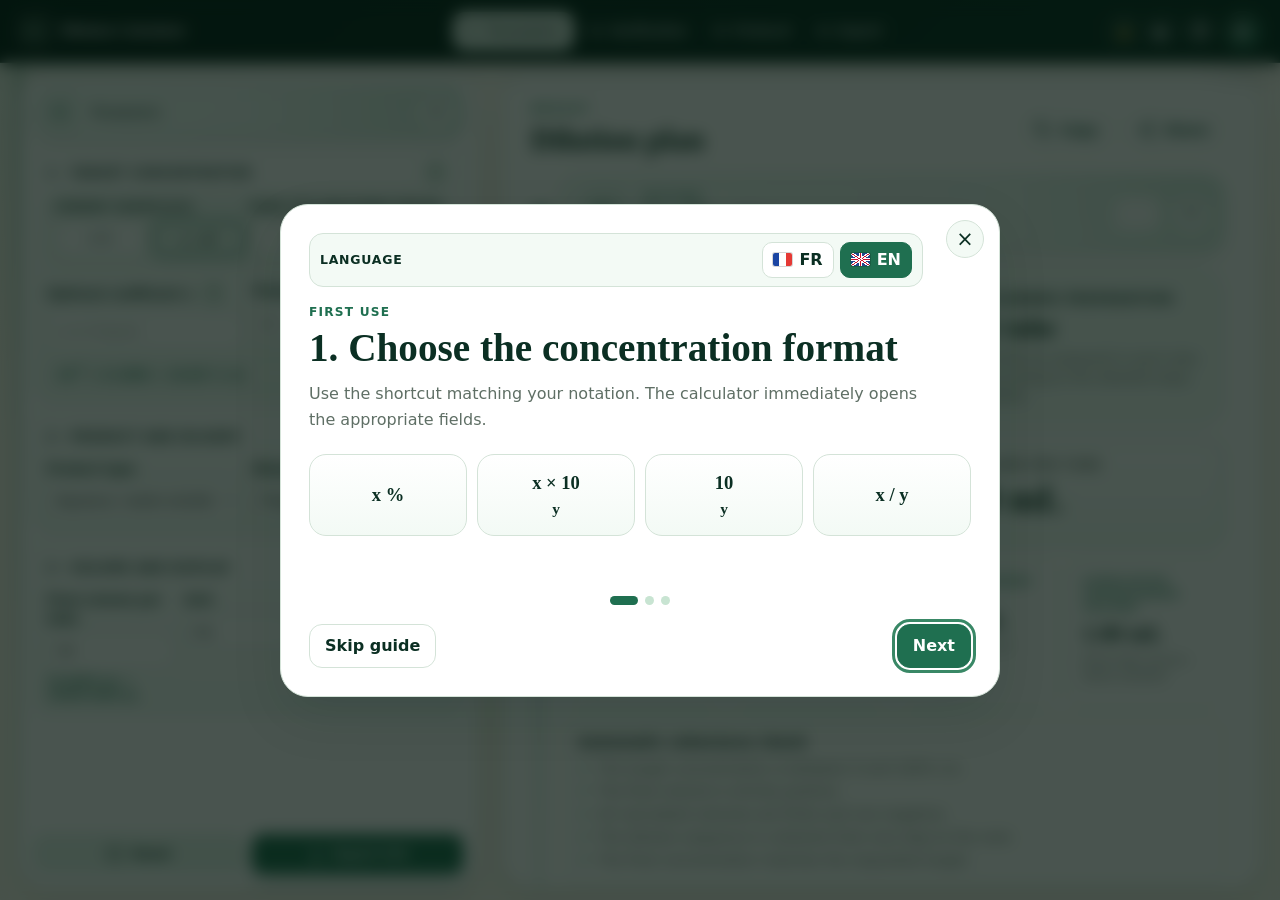
==== commit cf818ee7: "Adapt parameters panel spacing to three-section layout" ====
--- a/index.html
+++ b/index.html
@@ -3332,6 +3332,180 @@
   .header-action-button,
   .header-demo-button {
     display: none !important;
+  }
+}
+
+
+/* ADAPTIVE THREE-SECTION PARAMETERS PANEL */
+@media (min-width: 1000px) {
+  .config-card > .card__inner {
+    --panel-gap: clamp(7px, 1.05vh, 12px);
+    --section-pad-y: clamp(9px, 1.25vh, 14px);
+    --section-pad-x: clamp(10px, 1vw, 14px);
+    --control-height: clamp(34px, 4.4vh, 40px);
+    --shortcut-height: clamp(32px, 4.1vh, 38px);
+
+    display: flex !important;
+    flex-direction: column !important;
+    gap: var(--panel-gap) !important;
+    padding: clamp(12px, 1.45vh, 16px) clamp(13px, 1.1vw, 17px) !important;
+  }
+
+  .config-card .major-section-banner {
+    min-height: clamp(44px, 5.6vh, 52px) !important;
+    margin: 0 !important;
+    padding: 7px 9px !important;
+    border-radius: 16px !important;
+  }
+
+  .config-card .major-section-banner__number {
+    width: clamp(30px, 3.8vh, 36px) !important;
+    height: clamp(30px, 3.8vh, 36px) !important;
+    font-size: .78rem !important;
+    border-radius: 11px !important;
+  }
+
+  .config-card .major-section-banner__title {
+    font-size: clamp(.98rem, 1.35vh, 1.08rem) !important;
+  }
+
+  .config-card .form-section {
+    margin: 0 !important;
+    padding: var(--section-pad-y) var(--section-pad-x) !important;
+    border-radius: 16px !important;
+  }
+
+  .config-card .form-section + .form-section {
+    margin-top: 0 !important;
+  }
+
+  .config-card .form-section__head {
+    min-height: 24px !important;
+    margin-bottom: clamp(6px, .8vh, 9px) !important;
+  }
+
+  .config-card .form-section__title {
+    font-size: clamp(.72rem, .95vh, .79rem) !important;
+    letter-spacing: .075em !important;
+  }
+
+  .config-card .info-button--small {
+    width: 27px !important;
+    height: 27px !important;
+    min-width: 27px !important;
+  }
+
+  .config-card .format-shortcuts-block {
+    margin: 0 0 clamp(6px, .8vh, 9px) !important;
+    padding: 7px !important;
+    border-radius: 12px !important;
+  }
+
+  .config-card .format-shortcuts-block__head {
+    margin-bottom: 6px !important;
+    font-size: .68rem !important;
+  }
+
+  .config-card .format-shortcut {
+    min-height: var(--shortcut-height) !important;
+    padding: 5px 6px !important;
+    border-radius: 9px !important;
+    font-size: .8rem !important;
+  }
+
+  .config-card .mode-panel {
+    margin-top: 6px !important;
+    padding-top: 7px !important;
+  }
+
+  .config-card .field-grid {
+    gap: clamp(7px, .85vh, 10px) 9px !important;
+  }
+
+  .config-card label {
+    font-size: clamp(.76rem, .95vh, .82rem) !important;
+    line-height: 1.2 !important;
+  }
+
+  .config-card input,
+  .config-card select {
+    min-height: var(--control-height) !important;
+    margin-top: 4px !important;
+    font-size: clamp(.82rem, 1.05vh, .88rem) !important;
+    border-radius: 11px !important;
+  }
+
+  .config-card input {
+    padding: 6px 9px !important;
+  }
+
+  .config-card select {
+    padding-top: 6px !important;
+    padding-bottom: 6px !important;
+  }
+
+  .config-card .normalized-preview {
+    margin-top: 6px !important;
+    padding: 7px 9px !important;
+    border-radius: 10px !important;
+    font-size: .75rem !important;
+  }
+
+  .config-card .config-actions {
+    margin-top: auto !important;
+    padding-top: clamp(3px, .5vh, 7px) !important;
+    display: grid !important;
+    grid-template-columns: 1fr 1fr !important;
+    gap: 8px !important;
+  }
+
+  .config-card .config-actions .button {
+    min-height: clamp(34px, 4.4vh, 40px) !important;
+    padding: 6px 9px !important;
+    border-radius: 11px !important;
+    font-size: .75rem !important;
+  }
+
+  /* The compact description remains hidden, but useful conversion feedback returns
+     when there is enough vertical room. */
+  @media (min-height: 790px) {
+    .config-card .unit-conversion-note {
+      display: block !important;
+      margin-top: 5px !important;
+      font-size: .69rem !important;
+      line-height: 1.25 !important;
+    }
+  }
+}
+
+/* On genuinely short desktop windows only, use the tighter variant. */
+@media (min-width: 1000px) and (max-height: 720px) {
+  .config-card > .card__inner {
+    --panel-gap: 6px;
+    --section-pad-y: 7px;
+    --section-pad-x: 9px;
+    --control-height: 31px;
+    --shortcut-height: 29px;
+    padding: 9px 11px !important;
+  }
+
+  .config-card .major-section-banner {
+    min-height: 38px !important;
+    padding: 5px 7px !important;
+  }
+
+  .config-card .major-section-banner__number {
+    width: 28px !important;
+    height: 28px !important;
+  }
+
+  .config-card .format-shortcuts-block__head,
+  .config-card .unit-conversion-note {
+    display: none !important;
+  }
+
+  .config-card .config-actions .button {
+    min-height: 30px !important;
   }
 }
 
